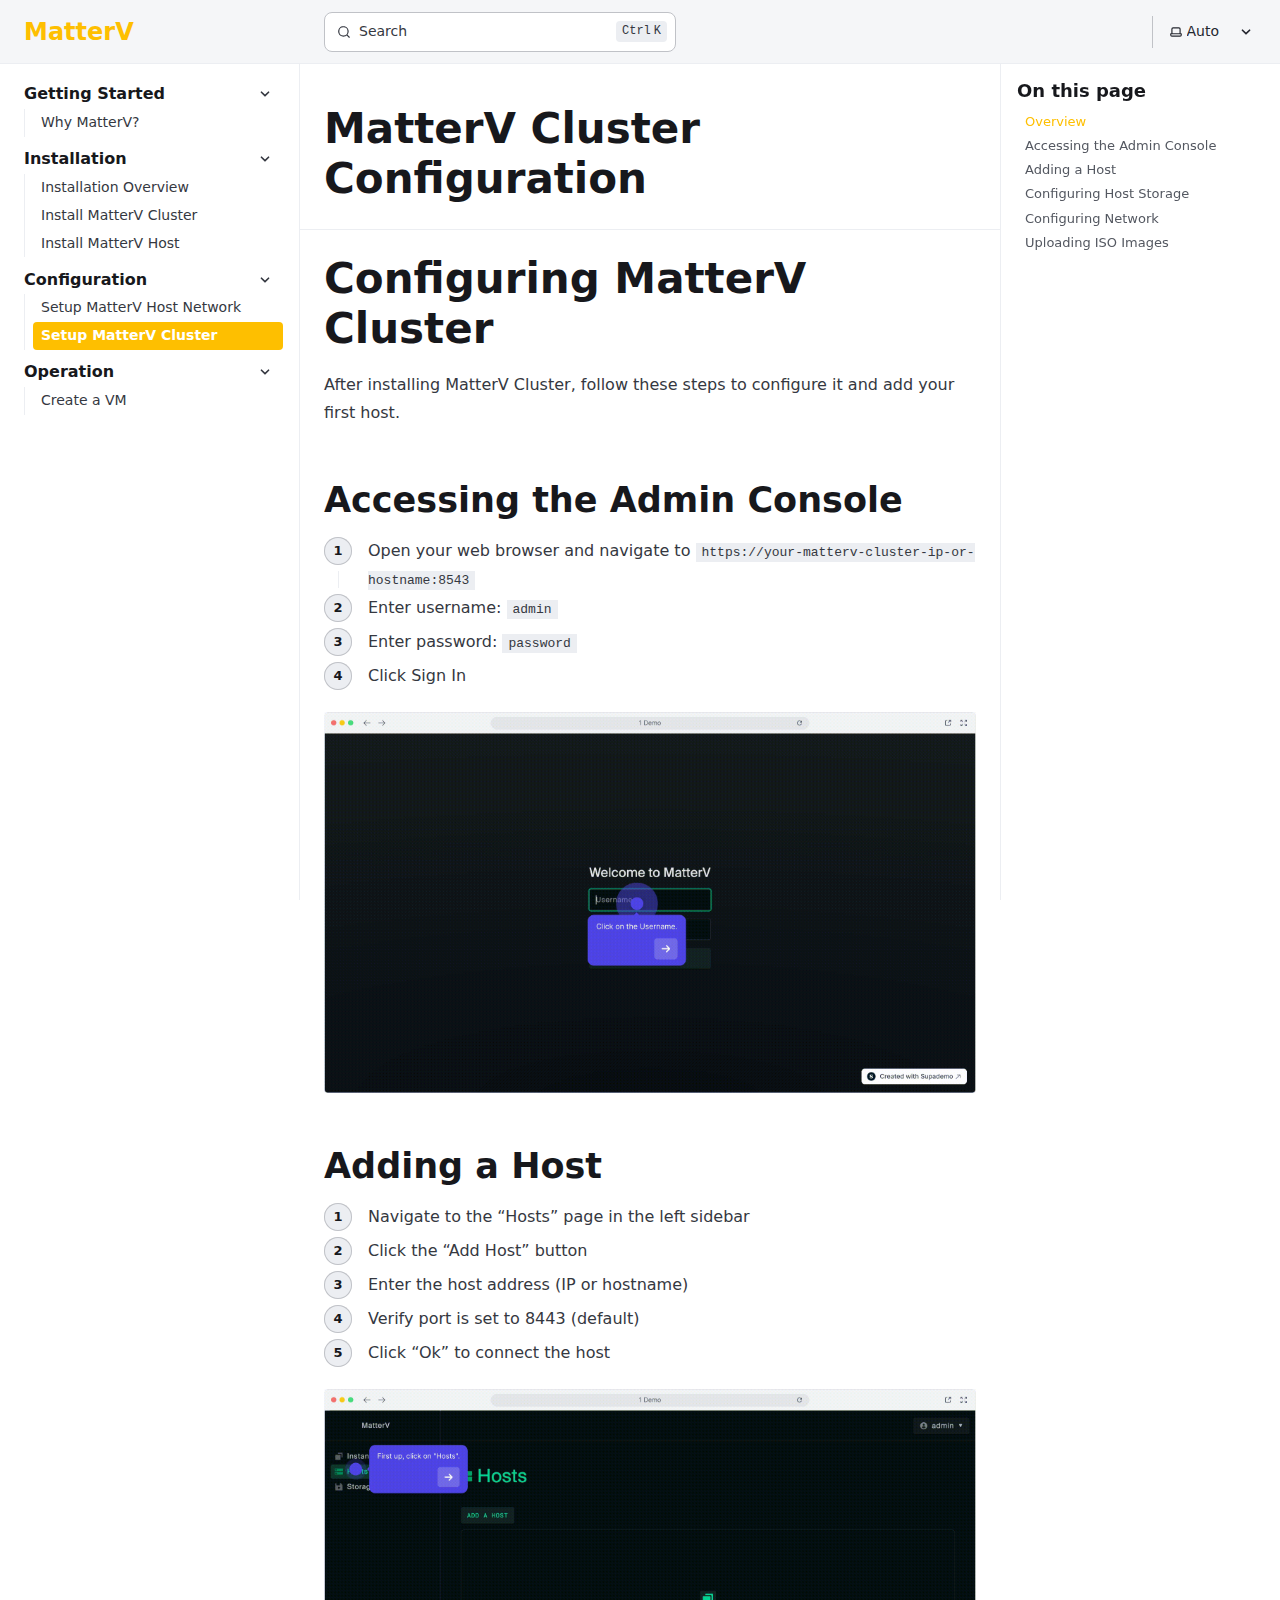
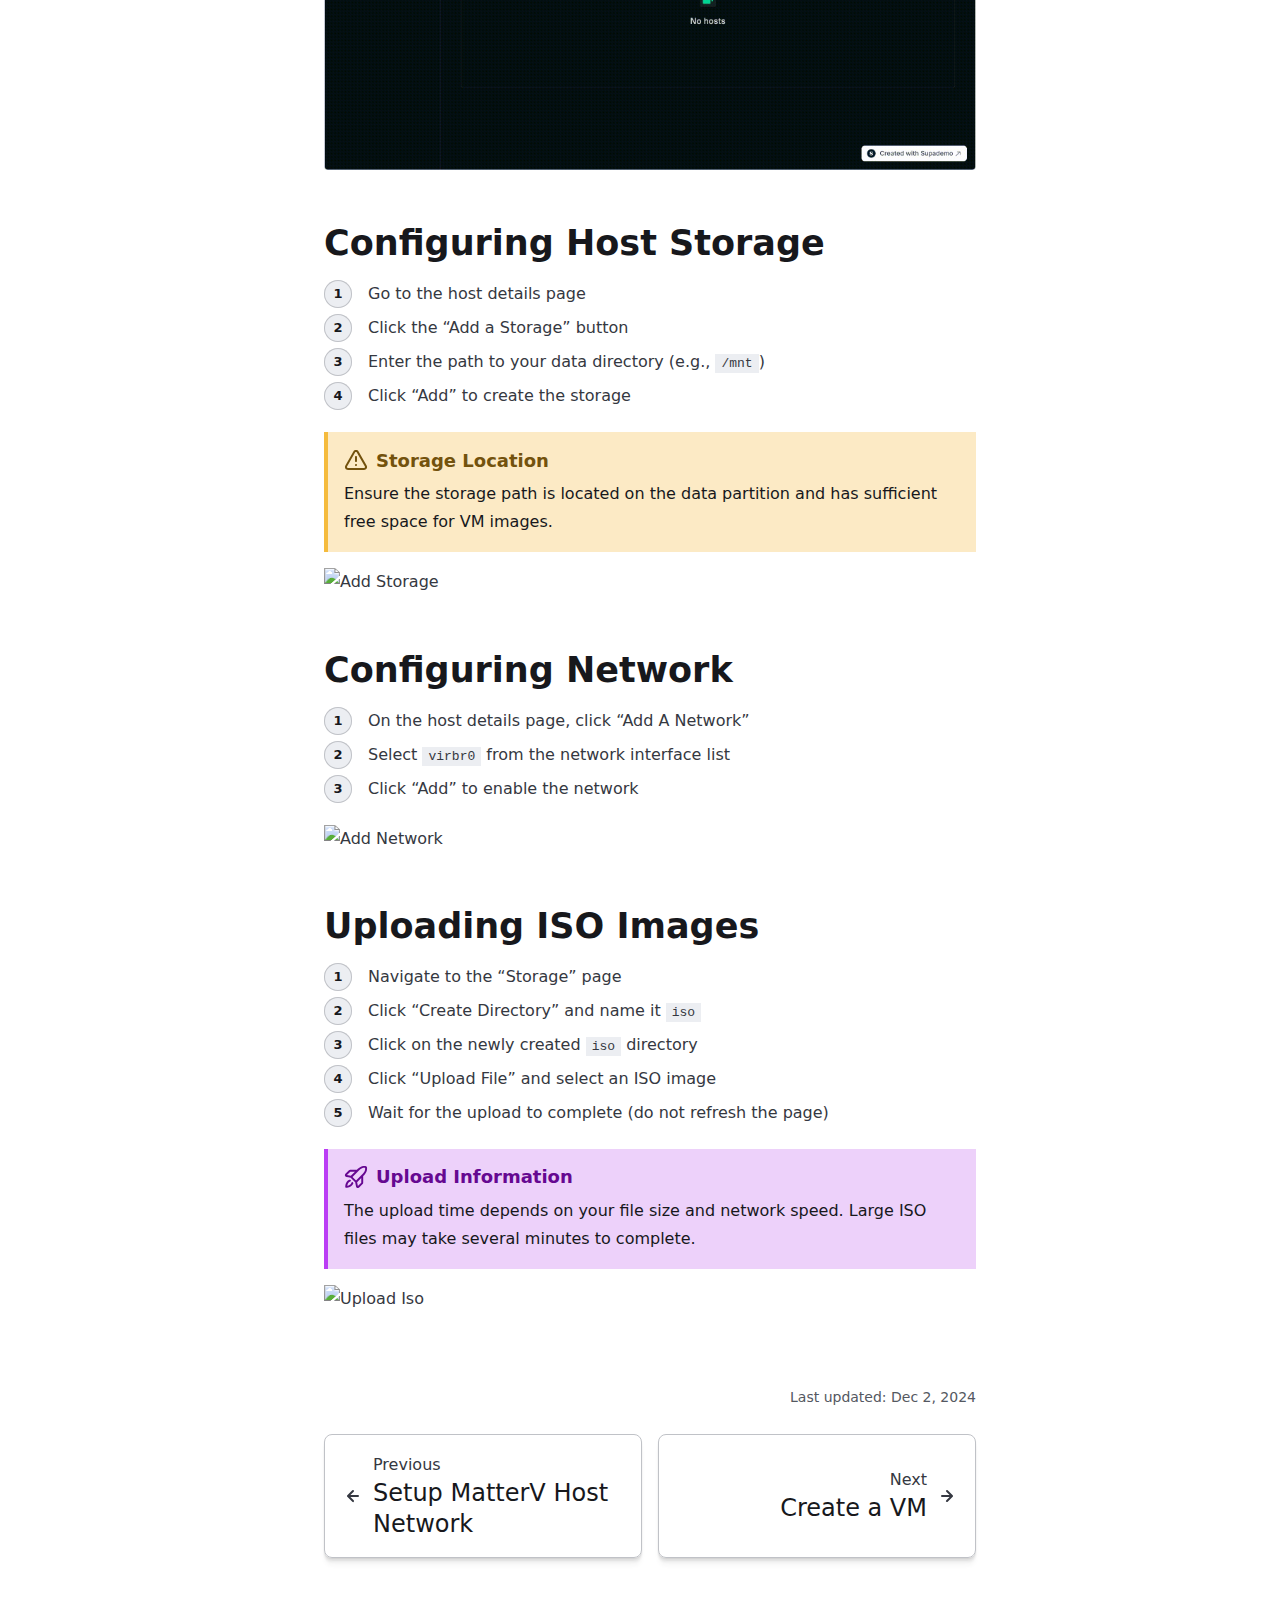
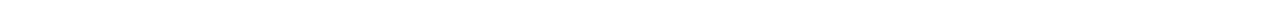
==== en/configuration/cluster/index.html @ af183a25 "redesign" ====
<!DOCTYPE html><html lang="en" dir="ltr" data-has-toc data-has-sidebar data-theme="dark" class="astro-bguv2lll"> <head><meta charset="utf-8"/><meta name="viewport" content="width=device-width, initial-scale=1"/><title>MatterV Cluster Configuration | MatterV</title><link rel="canonical" href="https://matterv.com/en/configuration/cluster/"/><link rel="sitemap" href="/sitemap-index.xml"/><script src="https://www.googletagmanager.com/gtag/js?id=G-SZSZH3XD84" async></script><script>
            window.dataLayer = window.dataLayer || [];
            function gtag(){dataLayer.push(arguments);}
            gtag('js', new Date());
            gtag('config', 'G-SZSZH3XD84');
          </script><link rel="shortcut icon" href="/favicon.svg" type="image/svg+xml"/><meta name="generator" content="Astro v4.16.9"/><meta name="generator" content="Starlight v0.25.5"/><meta property="og:title" content="MatterV Cluster Configuration"/><meta property="og:type" content="article"/><meta property="og:url" content="https://matterv.com/en/configuration/cluster/"/><meta property="og:locale" content="en"/><meta property="og:description" content="Configure MatterV Cluster and add your first host"/><meta property="og:site_name" content="MatterV"/><meta name="twitter:card" content="summary_large_image"/><meta name="description" content="Configure MatterV Cluster and add your first host"/><script>
	window.StarlightThemeProvider = (() => {
		const storedTheme =
			typeof localStorage !== 'undefined' && localStorage.getItem('starlight-theme');
		const theme =
			storedTheme ||
			(window.matchMedia('(prefers-color-scheme: light)').matches ? 'light' : 'dark');
		document.documentElement.dataset.theme = theme === 'light' ? 'light' : 'dark';
		return {
			updatePickers(theme = storedTheme || 'auto') {
				document.querySelectorAll('starlight-theme-select').forEach((picker) => {
					const select = picker.querySelector('select');
					if (select) select.value = theme;
					/** @type {HTMLTemplateElement | null} */
					const tmpl = document.querySelector(`#theme-icons`);
					const newIcon = tmpl && tmpl.content.querySelector('.' + theme);
					if (newIcon) {
						const oldIcon = picker.querySelector('svg.label-icon');
						if (oldIcon) {
							oldIcon.replaceChildren(...newIcon.cloneNode(true).childNodes);
						}
					}
				});
			},
		};
	})();
</script><template id="theme-icons"><svg aria-hidden="true" class="light astro-c6vsoqas" width="16" height="16" viewBox="0 0 24 24" fill="currentColor" style="--sl-icon-size: 1em;"><path d="M5 12a1 1 0 0 0-1-1H3a1 1 0 0 0 0 2h1a1 1 0 0 0 1-1Zm.64 5-.71.71a1 1 0 0 0 0 1.41 1 1 0 0 0 1.41 0l.71-.71A1 1 0 0 0 5.64 17ZM12 5a1 1 0 0 0 1-1V3a1 1 0 0 0-2 0v1a1 1 0 0 0 1 1Zm5.66 2.34a1 1 0 0 0 .7-.29l.71-.71a1 1 0 1 0-1.41-1.41l-.66.71a1 1 0 0 0 0 1.41 1 1 0 0 0 .66.29Zm-12-.29a1 1 0 0 0 1.41 0 1 1 0 0 0 0-1.41l-.71-.71a1.004 1.004 0 1 0-1.43 1.41l.73.71ZM21 11h-1a1 1 0 0 0 0 2h1a1 1 0 0 0 0-2Zm-2.64 6A1 1 0 0 0 17 18.36l.71.71a1 1 0 0 0 1.41 0 1 1 0 0 0 0-1.41l-.76-.66ZM12 6.5a5.5 5.5 0 1 0 5.5 5.5A5.51 5.51 0 0 0 12 6.5Zm0 9a3.5 3.5 0 1 1 0-7 3.5 3.5 0 0 1 0 7Zm0 3.5a1 1 0 0 0-1 1v1a1 1 0 0 0 2 0v-1a1 1 0 0 0-1-1Z"/></svg> <svg aria-hidden="true" class="dark astro-c6vsoqas" width="16" height="16" viewBox="0 0 24 24" fill="currentColor" style="--sl-icon-size: 1em;"><path d="M21.64 13a1 1 0 0 0-1.05-.14 8.049 8.049 0 0 1-3.37.73 8.15 8.15 0 0 1-8.14-8.1 8.59 8.59 0 0 1 .25-2A1 1 0 0 0 8 2.36a10.14 10.14 0 1 0 14 11.69 1 1 0 0 0-.36-1.05Zm-9.5 6.69A8.14 8.14 0 0 1 7.08 5.22v.27a10.15 10.15 0 0 0 10.14 10.14 9.784 9.784 0 0 0 2.1-.22 8.11 8.11 0 0 1-7.18 4.32v-.04Z"/></svg> <svg aria-hidden="true" class="auto astro-c6vsoqas" width="16" height="16" viewBox="0 0 24 24" fill="currentColor" style="--sl-icon-size: 1em;"><path d="M21 14h-1V7a3 3 0 0 0-3-3H7a3 3 0 0 0-3 3v7H3a1 1 0 0 0-1 1v2a3 3 0 0 0 3 3h14a3 3 0 0 0 3-3v-2a1 1 0 0 0-1-1ZM6 7a1 1 0 0 1 1-1h10a1 1 0 0 1 1 1v7H6V7Zm14 10a1 1 0 0 1-1 1H5a1 1 0 0 1-1-1v-1h16v1Z"/></svg> </template><link rel="stylesheet" href="/_astro/index.BDwxSCd8.css">
<style>:root{--sl-badge-default-border: var(--sl-color-accent);--sl-badge-default-bg: var(--sl-color-accent-low);--sl-badge-default-text: #fff;--sl-badge-note-border: var(--sl-color-blue);--sl-badge-note-bg: var(--sl-color-blue-low);--sl-badge-note-text: #fff;--sl-badge-danger-border: var(--sl-color-red);--sl-badge-danger-bg: var(--sl-color-red-low);--sl-badge-danger-text: #fff;--sl-badge-success-border: var(--sl-color-green);--sl-badge-success-bg: var(--sl-color-green-low);--sl-badge-success-text: #fff;--sl-badge-caution-border: var(--sl-color-orange);--sl-badge-caution-bg: var(--sl-color-orange-low);--sl-badge-caution-text: #fff;--sl-badge-tip-border: var(--sl-color-purple);--sl-badge-tip-bg: var(--sl-color-purple-low);--sl-badge-tip-text: #fff}[data-theme=light]:root{--sl-badge-default-bg: var(--sl-color-accent-high);--sl-badge-note-bg: var(--sl-color-blue-high);--sl-badge-danger-bg: var(--sl-color-red-high);--sl-badge-success-bg: var(--sl-color-green-high);--sl-badge-caution-bg: var(--sl-color-orange-high);--sl-badge-tip-bg: var(--sl-color-purple-high)}.sl-badge:where(.astro-avdet4wd){display:inline-block;border:1px solid var(--sl-color-border-badge);border-radius:.25rem;font-family:var(--sl-font-system-mono);line-height:normal;color:var(--sl-color-text-badge);background-color:var(--sl-color-bg-badge);overflow-wrap:anywhere}.sidebar-content .sl-badge:where(.astro-avdet4wd){line-height:1;font-size:var(--sl-text-xs);padding:.125rem .375rem}.sidebar-content a[aria-current=page]>.sl-badge:where(.astro-avdet4wd){--sl-color-bg-badge: transparent;--sl-color-border-badge: currentColor;color:inherit}.default:where(.astro-avdet4wd){--sl-color-bg-badge: var(--sl-badge-default-bg);--sl-color-border-badge: var(--sl-badge-default-border);--sl-color-text-badge: var(--sl-badge-default-text)}.note:where(.astro-avdet4wd){--sl-color-bg-badge: var(--sl-badge-note-bg);--sl-color-border-badge: var(--sl-badge-note-border);--sl-color-text-badge: var(--sl-badge-note-text)}.danger:where(.astro-avdet4wd){--sl-color-bg-badge: var(--sl-badge-danger-bg);--sl-color-border-badge: var(--sl-badge-danger-border);--sl-color-text-badge: var(--sl-badge-danger-text)}.success:where(.astro-avdet4wd){--sl-color-bg-badge: var(--sl-badge-success-bg);--sl-color-border-badge: var(--sl-badge-success-border);--sl-color-text-badge: var(--sl-badge-success-text)}.tip:where(.astro-avdet4wd){--sl-color-bg-badge: var(--sl-badge-tip-bg);--sl-color-border-badge: var(--sl-badge-tip-border);--sl-color-text-badge: var(--sl-badge-tip-text)}.caution:where(.astro-avdet4wd){--sl-color-bg-badge: var(--sl-badge-caution-bg);--sl-color-border-badge: var(--sl-badge-caution-border);--sl-color-text-badge: var(--sl-badge-caution-text)}.small:where(.astro-avdet4wd){font-size:var(--sl-text-xs);padding:.125rem .25rem}.medium:where(.astro-avdet4wd){font-size:var(--sl-text-sm);padding:.175rem .35rem}.large:where(.astro-avdet4wd){font-size:var(--sl-text-base);padding:.225rem .45rem}.sl-markdown-content :is(h1,h2,h3,h4,h5,h6) .sl-badge:where(.astro-avdet4wd){vertical-align:middle}
.card-grid:where(.astro-zntqmydn){display:grid;gap:1rem}.card-grid:where(.astro-zntqmydn)>*{margin-top:0!important}@media (min-width: 50rem){.card-grid:where(.astro-zntqmydn){grid-template-columns:1fr 1fr;gap:1.5rem}.stagger:where(.astro-zntqmydn){--stagger-height: 5rem;padding-bottom:var(--stagger-height)}.stagger:where(.astro-zntqmydn)>*:nth-child(2n){transform:translateY(var(--stagger-height))}}
.card:where(.astro-v5tidmuc){--sl-card-border: var(--sl-color-purple);--sl-card-bg: var(--sl-color-purple-low);border:1px solid var(--sl-color-gray-5);background-color:var(--sl-color-black);padding:clamp(1rem,calc(.125rem + 3vw),2.5rem);flex-direction:column;gap:clamp(.5rem,calc(.125rem + 1vw),1rem)}.card:where(.astro-v5tidmuc):nth-child(4n+1){--sl-card-border: var(--sl-color-orange);--sl-card-bg: var(--sl-color-orange-low)}.card:where(.astro-v5tidmuc):nth-child(4n+3){--sl-card-border: var(--sl-color-green);--sl-card-bg: var(--sl-color-green-low)}.card:where(.astro-v5tidmuc):nth-child(4n+4){--sl-card-border: var(--sl-color-red);--sl-card-bg: var(--sl-color-red-low)}.card:where(.astro-v5tidmuc):nth-child(4n+5){--sl-card-border: var(--sl-color-blue);--sl-card-bg: var(--sl-color-blue-low)}.title:where(.astro-v5tidmuc){font-weight:600;font-size:var(--sl-text-h4);color:var(--sl-color-white);line-height:var(--sl-line-height-headings);gap:1rem;align-items:center}.card:where(.astro-v5tidmuc) .icon:where(.astro-v5tidmuc){border:1px solid var(--sl-card-border);background-color:var(--sl-card-bg);padding:.2em;border-radius:.25rem}.card:where(.astro-v5tidmuc) .body:where(.astro-v5tidmuc){margin:0;font-size:clamp(var(--sl-text-sm),calc(.5rem + 1vw),var(--sl-text-body))}
svg:where(.astro-c6vsoqas){color:var(--sl-icon-color);font-size:var(--sl-icon-size, 1em);width:1em;height:1em}
starlight-tabs:where(.astro-esqgolmp){display:block}.tablist-wrapper:where(.astro-esqgolmp){overflow-x:auto}:where(.astro-esqgolmp)[role=tablist]{display:flex;list-style:none;border-bottom:2px solid var(--sl-color-gray-5);padding:0}.tab:where(.astro-esqgolmp){margin-bottom:-2px}.tab:where(.astro-esqgolmp)>:where(.astro-esqgolmp)[role=tab]{display:flex;align-items:center;gap:.5rem;padding:0 1.25rem;text-decoration:none;border-bottom:2px solid var(--sl-color-gray-5);color:var(--sl-color-gray-3);outline-offset:var(--sl-outline-offset-inside);overflow-wrap:initial}.tab:where(.astro-esqgolmp) :where(.astro-esqgolmp)[role=tab][aria-selected=true]{color:var(--sl-color-white);border-color:var(--sl-color-text-accent);font-weight:600}.tablist-wrapper:where(.astro-esqgolmp)~[role=tabpanel]{margin-top:1rem}
.sl-steps{--bullet-size: calc(var(--sl-line-height) * 1rem);--bullet-margin: .375rem;list-style:none;counter-reset:steps-counter var(--sl-steps-start, 0);padding-inline-start:0}.sl-steps>li{counter-increment:steps-counter;position:relative;padding-inline-start:calc(var(--bullet-size) + 1rem);padding-bottom:1px;min-height:calc(var(--bullet-size) + var(--bullet-margin))}.sl-steps>li+li{margin-top:0}.sl-steps>li:before{content:counter(steps-counter);position:absolute;top:0;inset-inline-start:0;width:var(--bullet-size);height:var(--bullet-size);line-height:var(--bullet-size);font-size:var(--sl-text-xs);font-weight:600;text-align:center;color:var(--sl-color-white);background-color:var(--sl-color-gray-6);border-radius:99rem;box-shadow:inset 0 0 0 1px var(--sl-color-gray-5)}.sl-steps>li:not(:last-of-type):after{--guide-width: 1px;content:"";position:absolute;top:calc(var(--bullet-size) + var(--bullet-margin));bottom:var(--bullet-margin);inset-inline-start:calc((var(--bullet-size) - var(--guide-width)) / 2);width:var(--guide-width);background-color:var(--sl-color-hairline-light)}.sl-steps>li>:first-child{--lh: calc(1em * var(--sl-line-height));--shift-y: calc(.5 * (var(--bullet-size) - var(--lh)));transform:translateY(var(--shift-y));margin-bottom:var(--shift-y)}.sl-steps>li>:first-child:where(h1,h2,h3,h4,h5,h6){--lh: calc(1em * var(--sl-line-height-headings))}@supports (--prop: 1lh){.sl-steps>li>:first-child{--lh: 1lh}}
</style><script type="module" src="/_astro/hoisted.CpXz4wRw.js"></script>
<script type="module" src="/_astro/page.7qqag-5g.js"></script><script src="/_astro/Tabs.astro_astro_type_script_index_0_lang.CCIyraCc.js" type="module"></script></head> <body class="astro-bguv2lll"> <a href="#_top" class="astro-7q3lir66">Skip to content</a>  <div class="page sl-flex astro-vrdttmbt"> <header class="header astro-vrdttmbt"><div class="header sl-flex astro-kmkmnagf"> <div class="title-wrapper sl-flex astro-kmkmnagf"> <a href="/" class="site-title sl-flex astro-m46x6ez3">  <span class="astro-m46x6ez3"> MatterV </span> </a>  </div> <div class="sl-flex astro-kmkmnagf"> <site-search data-translations="{&#34;placeholder&#34;:&#34;Search&#34;}" class="astro-v37mnknz"> <button data-open-modal disabled aria-label="Search" aria-keyshortcuts="Control+K" class="astro-v37mnknz"> <svg aria-hidden="true" class="astro-v37mnknz astro-c6vsoqas" width="16" height="16" viewBox="0 0 24 24" fill="currentColor" style="--sl-icon-size: 1em;"><path d="M21.71 20.29 18 16.61A9 9 0 1 0 16.61 18l3.68 3.68a.999.999 0 0 0 1.42 0 1 1 0 0 0 0-1.39ZM11 18a7 7 0 1 1 0-14 7 7 0 0 1 0 14Z"/></svg>  <span class="sl-hidden md:sl-block astro-v37mnknz" aria-hidden="true">Search</span> <kbd class="sl-hidden md:sl-flex astro-v37mnknz" style="display: none;"> <kbd class="astro-v37mnknz">Ctrl</kbd><kbd class="astro-v37mnknz">K</kbd> </kbd> </button> <dialog style="padding:0" aria-label="Search" class="astro-v37mnknz"> <div class="dialog-frame sl-flex astro-v37mnknz">  <button data-close-modal class="sl-flex md:sl-hidden astro-v37mnknz"> Cancel </button> <div class="search-container astro-v37mnknz"> <div id="starlight__search" class="astro-v37mnknz"></div> </div> </div> </dialog> </site-search>  <script>
	(() => {
		const openBtn = document.querySelector('button[data-open-modal]');
		const shortcut = openBtn?.querySelector('kbd');
		if (!openBtn || !(shortcut instanceof HTMLElement)) return;
		const platformKey = shortcut.querySelector('kbd');
		if (platformKey && /(Mac|iPhone|iPod|iPad)/i.test(navigator.platform)) {
			platformKey.textContent = '⌘';
			openBtn.setAttribute('aria-keyshortcuts', 'Meta+K');
		}
		shortcut.style.display = '';
	})();
</script>    </div> <div class="sl-hidden md:sl-flex right-group astro-kmkmnagf"> <div class="sl-flex social-icons astro-kmkmnagf">  </div> <starlight-theme-select>  <label style="--sl-select-width: 6.25em" class="astro-4yphtoen"> <span class="sr-only astro-4yphtoen">Select theme</span> <svg aria-hidden="true" class="icon label-icon astro-4yphtoen astro-c6vsoqas" width="16" height="16" viewBox="0 0 24 24" fill="currentColor" style="--sl-icon-size: 1em;"><path d="M21 14h-1V7a3 3 0 0 0-3-3H7a3 3 0 0 0-3 3v7H3a1 1 0 0 0-1 1v2a3 3 0 0 0 3 3h14a3 3 0 0 0 3-3v-2a1 1 0 0 0-1-1ZM6 7a1 1 0 0 1 1-1h10a1 1 0 0 1 1 1v7H6V7Zm14 10a1 1 0 0 1-1 1H5a1 1 0 0 1-1-1v-1h16v1Z"/></svg>  <select value="auto" class="astro-4yphtoen"> <option value="dark" class="astro-4yphtoen">Dark</option><option value="light" class="astro-4yphtoen">Light</option><option value="auto" selected class="astro-4yphtoen">Auto</option> </select> <svg aria-hidden="true" class="icon caret astro-4yphtoen astro-c6vsoqas" width="16" height="16" viewBox="0 0 24 24" fill="currentColor" style="--sl-icon-size: 1em;"><path d="M17 9.17a1 1 0 0 0-1.41 0L12 12.71 8.46 9.17a1 1 0 1 0-1.41 1.42l4.24 4.24a1.002 1.002 0 0 0 1.42 0L17 10.59a1.002 1.002 0 0 0 0-1.42Z"/></svg>  </label>  </starlight-theme-select>  <script>
	StarlightThemeProvider.updatePickers();
</script>   </div> </div> </header> <nav class="sidebar astro-vrdttmbt" aria-label="Main"> <starlight-menu-button class="astro-jif73yzw"> <button aria-expanded="false" aria-label="Menu" aria-controls="starlight__sidebar" class="sl-flex md:sl-hidden astro-jif73yzw"> <svg aria-hidden="true" class="astro-jif73yzw astro-c6vsoqas" width="16" height="16" viewBox="0 0 24 24" fill="currentColor" style="--sl-icon-size: 1em;"><path d="M3 8h18a1 1 0 1 0 0-2H3a1 1 0 0 0 0 2Zm18 8H3a1 1 0 0 0 0 2h18a1 1 0 0 0 0-2Zm0-5H3a1 1 0 0 0 0 2h18a1 1 0 0 0 0-2Z"/></svg>  </button> </starlight-menu-button>    <div id="starlight__sidebar" class="sidebar-pane astro-vrdttmbt"> <div class="sidebar-content sl-flex astro-vrdttmbt"> <ul class="top-level astro-3ii7xxms"> <li class="astro-3ii7xxms"> <details open class="astro-3ii7xxms"> <summary class="astro-3ii7xxms"> <div class="group-label astro-3ii7xxms"> <span class="large astro-3ii7xxms">Getting Started</span>  </div> <svg aria-hidden="true" class="caret astro-3ii7xxms astro-c6vsoqas" width="16" height="16" viewBox="0 0 24 24" fill="currentColor" style="--sl-icon-size: 1.25rem;"><path d="m14.83 11.29-4.24-4.24a1 1 0 1 0-1.42 1.41L12.71 12l-3.54 3.54a1 1 0 0 0 0 1.41 1 1 0 0 0 .71.29 1 1 0 0 0 .71-.29l4.24-4.24a1.002 1.002 0 0 0 0-1.42Z"/></svg>  </summary> <ul class="astro-3ii7xxms"> <li class="astro-3ii7xxms"> <a href="/en/getting-started/matterv" class="astro-3ii7xxms"> <span class="astro-3ii7xxms">Why MatterV?</span>  </a> </li> </ul>  </details> </li><li class="astro-3ii7xxms"> <details open class="astro-3ii7xxms"> <summary class="astro-3ii7xxms"> <div class="group-label astro-3ii7xxms"> <span class="large astro-3ii7xxms">Installation</span>  </div> <svg aria-hidden="true" class="caret astro-3ii7xxms astro-c6vsoqas" width="16" height="16" viewBox="0 0 24 24" fill="currentColor" style="--sl-icon-size: 1.25rem;"><path d="m14.83 11.29-4.24-4.24a1 1 0 1 0-1.42 1.41L12.71 12l-3.54 3.54a1 1 0 0 0 0 1.41 1 1 0 0 0 .71.29 1 1 0 0 0 .71-.29l4.24-4.24a1.002 1.002 0 0 0 0-1.42Z"/></svg>  </summary> <ul class="astro-3ii7xxms"> <li class="astro-3ii7xxms"> <a href="/en/installation/install-overview" class="astro-3ii7xxms"> <span class="astro-3ii7xxms">Installation Overview</span>  </a> </li><li class="astro-3ii7xxms"> <a href="/en/installation/install-cluster" class="astro-3ii7xxms"> <span class="astro-3ii7xxms">Install MatterV Cluster</span>  </a> </li><li class="astro-3ii7xxms"> <a href="/en/installation/install-host" class="astro-3ii7xxms"> <span class="astro-3ii7xxms">Install MatterV Host</span>  </a> </li> </ul>  </details> </li><li class="astro-3ii7xxms"> <details open class="astro-3ii7xxms"> <summary class="astro-3ii7xxms"> <div class="group-label astro-3ii7xxms"> <span class="large astro-3ii7xxms">Configuration</span>  </div> <svg aria-hidden="true" class="caret astro-3ii7xxms astro-c6vsoqas" width="16" height="16" viewBox="0 0 24 24" fill="currentColor" style="--sl-icon-size: 1.25rem;"><path d="m14.83 11.29-4.24-4.24a1 1 0 1 0-1.42 1.41L12.71 12l-3.54 3.54a1 1 0 0 0 0 1.41 1 1 0 0 0 .71.29 1 1 0 0 0 .71-.29l4.24-4.24a1.002 1.002 0 0 0 0-1.42Z"/></svg>  </summary> <ul class="astro-3ii7xxms"> <li class="astro-3ii7xxms"> <a href="/en/configuration/network" class="astro-3ii7xxms"> <span class="astro-3ii7xxms">Setup MatterV Host Network</span>  </a> </li><li class="astro-3ii7xxms"> <a href="/en/configuration/cluster" aria-current="page" class="astro-3ii7xxms"> <span class="astro-3ii7xxms">Setup MatterV Cluster</span>  </a> </li> </ul>  </details> </li><li class="astro-3ii7xxms"> <details open class="astro-3ii7xxms"> <summary class="astro-3ii7xxms"> <div class="group-label astro-3ii7xxms"> <span class="large astro-3ii7xxms">Operation</span>  </div> <svg aria-hidden="true" class="caret astro-3ii7xxms astro-c6vsoqas" width="16" height="16" viewBox="0 0 24 24" fill="currentColor" style="--sl-icon-size: 1.25rem;"><path d="m14.83 11.29-4.24-4.24a1 1 0 1 0-1.42 1.41L12.71 12l-3.54 3.54a1 1 0 0 0 0 1.41 1 1 0 0 0 .71.29 1 1 0 0 0 .71-.29l4.24-4.24a1.002 1.002 0 0 0 0-1.42Z"/></svg>  </summary> <ul class="astro-3ii7xxms"> <li class="astro-3ii7xxms"> <a href="/en/operation/create-vm" class="astro-3ii7xxms"> <span class="astro-3ii7xxms">Create a VM</span>  </a> </li> </ul>  </details> </li> </ul>  <div class="md:sl-hidden"> <div class="mobile-preferences sl-flex astro-wu23bvmt"> <div class="sl-flex social-icons astro-wu23bvmt">  </div> <starlight-theme-select>  <label style="--sl-select-width: 6.25em" class="astro-4yphtoen"> <span class="sr-only astro-4yphtoen">Select theme</span> <svg aria-hidden="true" class="icon label-icon astro-4yphtoen astro-c6vsoqas" width="16" height="16" viewBox="0 0 24 24" fill="currentColor" style="--sl-icon-size: 1em;"><path d="M21 14h-1V7a3 3 0 0 0-3-3H7a3 3 0 0 0-3 3v7H3a1 1 0 0 0-1 1v2a3 3 0 0 0 3 3h14a3 3 0 0 0 3-3v-2a1 1 0 0 0-1-1ZM6 7a1 1 0 0 1 1-1h10a1 1 0 0 1 1 1v7H6V7Zm14 10a1 1 0 0 1-1 1H5a1 1 0 0 1-1-1v-1h16v1Z"/></svg>  <select value="auto" class="astro-4yphtoen"> <option value="dark" class="astro-4yphtoen">Dark</option><option value="light" class="astro-4yphtoen">Light</option><option value="auto" selected class="astro-4yphtoen">Auto</option> </select> <svg aria-hidden="true" class="icon caret astro-4yphtoen astro-c6vsoqas" width="16" height="16" viewBox="0 0 24 24" fill="currentColor" style="--sl-icon-size: 1em;"><path d="M17 9.17a1 1 0 0 0-1.41 0L12 12.71 8.46 9.17a1 1 0 1 0-1.41 1.42l4.24 4.24a1.002 1.002 0 0 0 1.42 0L17 10.59a1.002 1.002 0 0 0 0-1.42Z"/></svg>  </label>  </starlight-theme-select>  <script>
	StarlightThemeProvider.updatePickers();
</script>   </div>  </div> </div> </div> </nav> <div class="main-frame astro-vrdttmbt">  <div class="lg:sl-flex astro-67yu43on"> <aside class="right-sidebar-container astro-67yu43on"> <div class="right-sidebar astro-67yu43on"> <div class="lg:sl-hidden astro-pb3aqygn"><mobile-starlight-toc data-min-h="2" data-max-h="3" class="astro-doynk5tl"><nav aria-labelledby="starlight__on-this-page--mobile" class="astro-doynk5tl"><details id="starlight__mobile-toc" class="astro-doynk5tl"><summary id="starlight__on-this-page--mobile" class="sl-flex astro-doynk5tl"><div class="toggle sl-flex astro-doynk5tl">On this page<svg aria-hidden="true" class="caret astro-doynk5tl astro-c6vsoqas" width="16" height="16" viewBox="0 0 24 24" fill="currentColor" style="--sl-icon-size: 1rem;"><path d="m14.83 11.29-4.24-4.24a1 1 0 1 0-1.42 1.41L12.71 12l-3.54 3.54a1 1 0 0 0 0 1.41 1 1 0 0 0 .71.29 1 1 0 0 0 .71-.29l4.24-4.24a1.002 1.002 0 0 0 0-1.42Z"/></svg> </div><span class="display-current astro-doynk5tl"></span></summary><div class="dropdown astro-doynk5tl"><ul class="isMobile astro-g2bywc46" style="--depth: 0;"> <li class="astro-g2bywc46" style="--depth: 0;"> <a href="#_top" class="astro-g2bywc46" style="--depth: 0;"> <span class="astro-g2bywc46" style="--depth: 0;">Overview</span> </a>  </li><li class="astro-g2bywc46" style="--depth: 0;"> <a href="#accessing-the-admin-console" class="astro-g2bywc46" style="--depth: 0;"> <span class="astro-g2bywc46" style="--depth: 0;">Accessing the Admin Console</span> </a>  </li><li class="astro-g2bywc46" style="--depth: 0;"> <a href="#adding-a-host" class="astro-g2bywc46" style="--depth: 0;"> <span class="astro-g2bywc46" style="--depth: 0;">Adding a Host</span> </a>  </li><li class="astro-g2bywc46" style="--depth: 0;"> <a href="#configuring-host-storage" class="astro-g2bywc46" style="--depth: 0;"> <span class="astro-g2bywc46" style="--depth: 0;">Configuring Host Storage</span> </a>  </li><li class="astro-g2bywc46" style="--depth: 0;"> <a href="#configuring-network" class="astro-g2bywc46" style="--depth: 0;"> <span class="astro-g2bywc46" style="--depth: 0;">Configuring Network</span> </a>  </li><li class="astro-g2bywc46" style="--depth: 0;"> <a href="#uploading-iso-images" class="astro-g2bywc46" style="--depth: 0;"> <span class="astro-g2bywc46" style="--depth: 0;">Uploading ISO Images</span> </a>  </li> </ul> </div></details></nav></mobile-starlight-toc></div><div class="right-sidebar-panel sl-hidden lg:sl-block astro-pb3aqygn"><div class="sl-container astro-pb3aqygn"><starlight-toc data-min-h="2" data-max-h="3"><nav aria-labelledby="starlight__on-this-page"><h2 id="starlight__on-this-page">On this page</h2><ul class="astro-g2bywc46" style="--depth: 0;"> <li class="astro-g2bywc46" style="--depth: 0;"> <a href="#_top" class="astro-g2bywc46" style="--depth: 0;"> <span class="astro-g2bywc46" style="--depth: 0;">Overview</span> </a>  </li><li class="astro-g2bywc46" style="--depth: 0;"> <a href="#accessing-the-admin-console" class="astro-g2bywc46" style="--depth: 0;"> <span class="astro-g2bywc46" style="--depth: 0;">Accessing the Admin Console</span> </a>  </li><li class="astro-g2bywc46" style="--depth: 0;"> <a href="#adding-a-host" class="astro-g2bywc46" style="--depth: 0;"> <span class="astro-g2bywc46" style="--depth: 0;">Adding a Host</span> </a>  </li><li class="astro-g2bywc46" style="--depth: 0;"> <a href="#configuring-host-storage" class="astro-g2bywc46" style="--depth: 0;"> <span class="astro-g2bywc46" style="--depth: 0;">Configuring Host Storage</span> </a>  </li><li class="astro-g2bywc46" style="--depth: 0;"> <a href="#configuring-network" class="astro-g2bywc46" style="--depth: 0;"> <span class="astro-g2bywc46" style="--depth: 0;">Configuring Network</span> </a>  </li><li class="astro-g2bywc46" style="--depth: 0;"> <a href="#uploading-iso-images" class="astro-g2bywc46" style="--depth: 0;"> <span class="astro-g2bywc46" style="--depth: 0;">Uploading ISO Images</span> </a>  </li> </ul> </nav></starlight-toc></div></div> </div> </aside> <div class="main-pane astro-67yu43on">  <main data-pagefind-body lang="en" dir="ltr" class="astro-bguv2lll">    <div class="content-panel astro-7nkwcw3z"> <div class="sl-container astro-7nkwcw3z"> <h1 id="_top" class="astro-j6tvhyss">MatterV Cluster Configuration</h1>  </div> </div>  <div class="content-panel astro-7nkwcw3z"> <div class="sl-container astro-7nkwcw3z"> <div class="sl-markdown-content"> <h1 id="configuring-matterv-cluster">Configuring MatterV Cluster</h1>
<p>After installing MatterV Cluster, follow these steps to configure it and add your first host.</p>
<h2 id="accessing-the-admin-console">Accessing the Admin Console</h2>
<ol role="list" class="sl-steps">
<li>Open your web browser and navigate to <code dir="auto">https://your-matterv-cluster-ip-or-hostname:8543</code></li>
<li>Enter username: <code dir="auto">admin</code></li>
<li>Enter password: <code dir="auto">password</code></li>
<li>Click Sign In</li>
</ol>
<img src="/matterv-login.gif" alt="Login Process"/>
<h2 id="adding-a-host">Adding a Host</h2>
<ol role="list" class="sl-steps">
<li>Navigate to the “Hosts” page in the left sidebar</li>
<li>Click the “Add Host” button</li>
<li>Enter the host address (IP or hostname)</li>
<li>Verify port is set to 8443 (default)</li>
<li>Click “Ok” to connect the host</li>
</ol>
<img src="/matterv-add-host.gif" alt="Add Host"/>
<h2 id="configuring-host-storage">Configuring Host Storage</h2>
<ol role="list" class="sl-steps">
<li>Go to the host details page</li>
<li>Click the “Add a Storage” button</li>
<li>Enter the path to your data directory (e.g., <code dir="auto">/mnt</code>)</li>
<li>Click “Add” to create the storage</li>
</ol>
<aside aria-label="Storage Location" class="starlight-aside starlight-aside--caution"><p class="starlight-aside__title" aria-hidden="true"><svg viewBox="0 0 24 24" width="16" height="16" fill="currentColor" class="starlight-aside__icon"><path d="M12 16C11.8022 16 11.6089 16.0587 11.4444 16.1686C11.28 16.2784 11.1518 16.4346 11.0761 16.6173C11.0004 16.8001 10.9806 17.0011 11.0192 17.1951C11.0578 17.3891 11.153 17.5673 11.2929 17.7071C11.4327 17.847 11.6109 17.9422 11.8049 17.9808C11.9989 18.0194 12.2 17.9996 12.3827 17.9239C12.5654 17.8482 12.7216 17.72 12.8315 17.5556C12.9413 17.3911 13 17.1978 13 17C13 16.7348 12.8946 16.4805 12.7071 16.2929C12.5196 16.1054 12.2652 16 12 16ZM22.67 17.47L14.62 3.47003C14.3598 3.00354 13.9798 2.61498 13.5192 2.3445C13.0586 2.07401 12.5341 1.9314 12 1.9314C11.4659 1.9314 10.9414 2.07401 10.4808 2.3445C10.0202 2.61498 9.64019 3.00354 9.38 3.47003L1.38 17.47C1.11079 17.924 0.966141 18.441 0.960643 18.9688C0.955144 19.4966 1.089 20.0166 1.34868 20.4761C1.60837 20.9356 1.9847 21.3185 2.43968 21.5861C2.89466 21.8536 3.41218 21.9964 3.94 22H20.06C20.5921 22.0053 21.1159 21.8689 21.5779 21.6049C22.0399 21.341 22.4234 20.9589 22.689 20.4978C22.9546 20.0368 23.0928 19.5134 23.0895 18.9814C23.0862 18.4493 22.9414 17.9277 22.67 17.47ZM20.94 19.47C20.8523 19.626 20.7245 19.7556 20.5697 19.8453C20.4149 19.935 20.2389 19.9815 20.06 19.98H3.94C3.76111 19.9815 3.5851 19.935 3.43032 19.8453C3.27553 19.7556 3.14765 19.626 3.06 19.47C2.97223 19.318 2.92602 19.1456 2.92602 18.97C2.92602 18.7945 2.97223 18.622 3.06 18.47L11.06 4.47003C11.1439 4.30623 11.2714 4.16876 11.4284 4.07277C11.5855 3.97678 11.766 3.92599 11.95 3.92599C12.134 3.92599 12.3145 3.97678 12.4716 4.07277C12.6286 4.16876 12.7561 4.30623 12.84 4.47003L20.89 18.47C20.9892 18.6199 21.0462 18.7937 21.055 18.9732C21.0638 19.1527 21.0241 19.3312 20.94 19.49V19.47ZM12 8.00003C11.7348 8.00003 11.4804 8.10538 11.2929 8.29292C11.1054 8.48046 11 8.73481 11 9.00003V13C11 13.2652 11.1054 13.5196 11.2929 13.7071C11.4804 13.8947 11.7348 14 12 14C12.2652 14 12.5196 13.8947 12.7071 13.7071C12.8946 13.5196 13 13.2652 13 13V9.00003C13 8.73481 12.8946 8.48046 12.7071 8.29292C12.5196 8.10538 12.2652 8.00003 12 8.00003Z"></path></svg>Storage Location</p><section class="starlight-aside__content"><p>Ensure the storage path is located on the data partition and has sufficient free space for VM images.</p></section></aside>
<img src="/matterv-add-storage.gif" alt="Add Storage"/>
<h2 id="configuring-network">Configuring Network</h2>
<ol role="list" class="sl-steps">
<li>On the host details page, click “Add A Network”</li>
<li>Select <code dir="auto">virbr0</code> from the network interface list</li>
<li>Click “Add” to enable the network</li>
</ol>
<img src="/matterv-add-network.gif" alt="Add Network"/>
<h2 id="uploading-iso-images">Uploading ISO Images</h2>
<ol role="list" class="sl-steps">
<li>Navigate to the “Storage” page</li>
<li>Click “Create Directory” and name it <code dir="auto">iso</code></li>
<li>Click on the newly created <code dir="auto">iso</code> directory</li>
<li>Click “Upload File” and select an ISO image</li>
<li>Wait for the upload to complete (do not refresh the page)</li>
</ol>
<aside aria-label="Upload Information" class="starlight-aside starlight-aside--tip"><p class="starlight-aside__title" aria-hidden="true"><svg viewBox="0 0 24 24" width="16" height="16" fill="currentColor" class="starlight-aside__icon"><path fill-rule="evenodd" clip-rule="evenodd" d="M1.43909 8.85483L1.44039 8.85354L4.96668 5.33815C5.30653 4.99386 5.7685 4.79662 6.2524 4.78972L6.26553 4.78963L12.9014 4.78962L13.8479 3.84308C16.9187 0.772319 20.0546 0.770617 21.4678 0.975145C21.8617 1.02914 22.2271 1.21053 22.5083 1.4917C22.7894 1.77284 22.9708 2.13821 23.0248 2.53199C23.2294 3.94517 23.2278 7.08119 20.1569 10.1521L19.2107 11.0983V17.7338L19.2106 17.7469C19.2037 18.2308 19.0067 18.6933 18.6624 19.0331L15.1456 22.5608C14.9095 22.7966 14.6137 22.964 14.29 23.0449C13.9663 23.1259 13.6267 23.1174 13.3074 23.0204C12.9881 22.9235 12.7011 22.7417 12.4771 22.4944C12.2533 22.2473 12.1006 21.9441 12.0355 21.6171L11.1783 17.3417L6.65869 12.822L4.34847 12.3589L2.38351 11.965C2.05664 11.8998 1.75272 11.747 1.50564 11.5232C1.25835 11.2992 1.07653 11.0122 0.979561 10.6929C0.882595 10.3736 0.874125 10.034 0.955057 9.7103C1.03599 9.38659 1.20328 9.09092 1.43909 8.85483ZM6.8186 10.8724L2.94619 10.096L6.32006 6.73268H10.9583L6.8186 10.8724ZM15.2219 5.21703C17.681 2.75787 20.0783 2.75376 21.1124 2.8876C21.2462 3.92172 21.2421 6.31895 18.783 8.77812L12.0728 15.4883L8.51172 11.9272L15.2219 5.21703ZM13.9042 21.0538L13.1279 17.1811L17.2676 13.0414V17.68L13.9042 21.0538Z"></path><path d="M9.31827 18.3446C9.45046 17.8529 9.17864 17.3369 8.68945 17.1724C8.56178 17.1294 8.43145 17.1145 8.30512 17.1243C8.10513 17.1398 7.91519 17.2172 7.76181 17.3434C7.62613 17.455 7.51905 17.6048 7.45893 17.7835C6.97634 19.2186 5.77062 19.9878 4.52406 20.4029C4.08525 20.549 3.6605 20.644 3.29471 20.7053C3.35607 20.3395 3.45098 19.9148 3.59711 19.476C4.01221 18.2294 4.78141 17.0237 6.21648 16.5411C6.39528 16.481 6.54504 16.3739 6.65665 16.2382C6.85126 16.0016 6.92988 15.678 6.84417 15.3647C6.83922 15.3466 6.83373 15.3286 6.82767 15.3106C6.74106 15.053 6.55701 14.8557 6.33037 14.7459C6.10949 14.6389 5.84816 14.615 5.59715 14.6994C5.47743 14.7397 5.36103 14.7831 5.24786 14.8294C3.22626 15.6569 2.2347 17.4173 1.75357 18.8621C1.49662 19.6337 1.36993 20.3554 1.30679 20.8818C1.27505 21.1464 1.25893 21.3654 1.25072 21.5213C1.24662 21.5993 1.24448 21.6618 1.24337 21.7066L1.243 21.7226L1.24235 21.7605L1.2422 21.7771L1.24217 21.7827L1.24217 21.7856C1.24217 22.3221 1.67703 22.7579 2.2137 22.7579L2.2155 22.7579L2.22337 22.7578L2.23956 22.7577C2.25293 22.7575 2.27096 22.7572 2.29338 22.7567C2.33821 22.7555 2.40073 22.7534 2.47876 22.7493C2.63466 22.7411 2.85361 22.725 3.11822 22.6932C3.64462 22.6301 4.36636 22.5034 5.13797 22.2464C6.58274 21.7653 8.3431 20.7738 9.17063 18.7522C9.21696 18.639 9.26037 18.5226 9.30064 18.4029C9.30716 18.3835 9.31304 18.364 9.31827 18.3446Z"></path></svg>Upload Information</p><section class="starlight-aside__content"><p>The upload time depends on your file size and network speed. Large ISO files may take several minutes to complete.</p></section></aside>
<img src="/matterv-upload-iso.gif" alt="Upload Iso"/> </div> <footer class="sl-flex astro-3yyafb3n"> <div class="meta sl-flex astro-3yyafb3n">  <p>Last updated: <time datetime="2024-12-02T07:53:50.000Z">Dec 2, 2024</time></p> </div> <div class="pagination-links astro-u2l5gyhi" dir="ltr"> <a href="/en/configuration/network" rel="prev" class="astro-u2l5gyhi"> <svg aria-hidden="true" class="astro-u2l5gyhi astro-c6vsoqas" width="16" height="16" viewBox="0 0 24 24" fill="currentColor" style="--sl-icon-size: 1.5rem;"><path d="M17 11H9.41l3.3-3.29a1.004 1.004 0 1 0-1.42-1.42l-5 5a1 1 0 0 0-.21.33 1 1 0 0 0 0 .76 1 1 0 0 0 .21.33l5 5a1.002 1.002 0 0 0 1.639-.325 1 1 0 0 0-.219-1.095L9.41 13H17a1 1 0 0 0 0-2Z"/></svg>  <span class="astro-u2l5gyhi"> Previous <br class="astro-u2l5gyhi"> <span class="link-title astro-u2l5gyhi">Setup MatterV Host Network</span> </span> </a> <a href="/en/operation/create-vm" rel="next" class="astro-u2l5gyhi"> <svg aria-hidden="true" class="astro-u2l5gyhi astro-c6vsoqas" width="16" height="16" viewBox="0 0 24 24" fill="currentColor" style="--sl-icon-size: 1.5rem;"><path d="M17.92 11.62a1.001 1.001 0 0 0-.21-.33l-5-5a1.003 1.003 0 1 0-1.42 1.42l3.3 3.29H7a1 1 0 0 0 0 2h7.59l-3.3 3.29a1.002 1.002 0 0 0 .325 1.639 1 1 0 0 0 1.095-.219l5-5a1 1 0 0 0 .21-.33 1 1 0 0 0 0-.76Z"/></svg>  <span class="astro-u2l5gyhi"> Next <br class="astro-u2l5gyhi"> <span class="link-title astro-u2l5gyhi">Create a VM</span> </span> </a> </div>   </footer>  </div> </div>   </main> </div> </div>  </div> </div>  </body></html>
---- _astro/index.BDwxSCd8.css ----
:root,::backdrop{--sl-color-white: hsl(0, 0%, 100%);--sl-color-gray-1: hsl(224, 20%, 94%);--sl-color-gray-2: hsl(224, 6%, 77%);--sl-color-gray-3: hsl(224, 6%, 56%);--sl-color-gray-4: hsl(224, 7%, 36%);--sl-color-gray-5: hsl(224, 10%, 23%);--sl-color-gray-6: hsl(224, 14%, 16%);--sl-color-black: hsl(224, 10%, 10%);--sl-hue-orange: 41;--sl-color-orange-low: hsl(var(--sl-hue-orange), 39%, 22%);--sl-color-orange: hsl(var(--sl-hue-orange), 82%, 63%);--sl-color-orange-high: hsl(var(--sl-hue-orange), 82%, 87%);--sl-hue-green: 101;--sl-color-green-low: hsl(var(--sl-hue-green), 39%, 22%);--sl-color-green: hsl(var(--sl-hue-green), 82%, 63%);--sl-color-green-high: hsl(var(--sl-hue-green), 82%, 80%);--sl-hue-blue: 234;--sl-color-blue-low: hsl(var(--sl-hue-blue), 54%, 20%);--sl-color-blue: hsl(var(--sl-hue-blue), 100%, 60%);--sl-color-blue-high: hsl(var(--sl-hue-blue), 100%, 87%);--sl-hue-purple: 281;--sl-color-purple-low: hsl(var(--sl-hue-purple), 39%, 22%);--sl-color-purple: hsl(var(--sl-hue-purple), 82%, 63%);--sl-color-purple-high: hsl(var(--sl-hue-purple), 82%, 89%);--sl-hue-red: 339;--sl-color-red-low: hsl(var(--sl-hue-red), 39%, 22%);--sl-color-red: hsl(var(--sl-hue-red), 82%, 63%);--sl-color-red-high: hsl(var(--sl-hue-red), 82%, 87%);--sl-color-accent-low: hsl(224, 54%, 20%);--sl-color-accent: hsl(224, 100%, 60%);--sl-color-accent-high: hsl(224, 100%, 85%);--sl-color-text: var(--sl-color-gray-2);--sl-color-text-accent: var(--sl-color-accent-high);--sl-color-text-invert: var(--sl-color-accent-low);--sl-color-bg: var(--sl-color-black);--sl-color-bg-nav: var(--sl-color-gray-6);--sl-color-bg-sidebar: var(--sl-color-gray-6);--sl-color-bg-inline-code: var(--sl-color-gray-5);--sl-color-bg-accent: var(--sl-color-accent-high);--sl-color-hairline-light: var(--sl-color-gray-5);--sl-color-hairline: var(--sl-color-gray-6);--sl-color-hairline-shade: var(--sl-color-black);--sl-color-backdrop-overlay: hsla(223, 13%, 10%, .66);--sl-shadow-sm: 0px 1px 1px hsla(0, 0%, 0%, .12), 0px 2px 1px hsla(0, 0%, 0%, .24);--sl-shadow-md: 0px 8px 4px hsla(0, 0%, 0%, .08), 0px 5px 2px hsla(0, 0%, 0%, .08), 0px 3px 2px hsla(0, 0%, 0%, .12), 0px 1px 1px hsla(0, 0%, 0%, .15);--sl-shadow-lg: 0px 25px 7px hsla(0, 0%, 0%, .03), 0px 16px 6px hsla(0, 0%, 0%, .1), 0px 9px 5px hsla(223, 13%, 10%, .33), 0px 4px 4px hsla(0, 0%, 0%, .75), 0px 4px 2px hsla(0, 0%, 0%, .25);--sl-text-2xs: .75rem;--sl-text-xs: .8125rem;--sl-text-sm: .875rem;--sl-text-base: 1rem;--sl-text-lg: 1.125rem;--sl-text-xl: 1.25rem;--sl-text-2xl: 1.5rem;--sl-text-3xl: 1.8125rem;--sl-text-4xl: 2.1875rem;--sl-text-5xl: 2.625rem;--sl-text-6xl: 4rem;--sl-text-body: var(--sl-text-base);--sl-text-body-sm: var(--sl-text-xs);--sl-text-code: var(--sl-text-sm);--sl-text-code-sm: var(--sl-text-xs);--sl-text-h1: var(--sl-text-4xl);--sl-text-h2: var(--sl-text-3xl);--sl-text-h3: var(--sl-text-2xl);--sl-text-h4: var(--sl-text-xl);--sl-text-h5: var(--sl-text-lg);--sl-line-height: 1.75;--sl-line-height-headings: 1.2;--sl-font-system: ui-sans-serif, system-ui, -apple-system, BlinkMacSystemFont, "Segoe UI", Roboto, "Helvetica Neue", Arial, "Noto Sans", sans-serif, "Apple Color Emoji", "Segoe UI Emoji", "Segoe UI Symbol", "Noto Color Emoji";--sl-font-system-mono: ui-monospace, SFMono-Regular, Menlo, Monaco, Consolas, "Liberation Mono", "Courier New", monospace;--__sl-font: var(--sl-font, var(--sl-font-system)), var(--sl-font-system);--__sl-font-mono: var(--sl-font-mono, var(--sl-font-system-mono)), var(--sl-font-system-mono);--sl-nav-height: 3.5rem;--sl-nav-pad-x: 1rem;--sl-nav-pad-y: .75rem;--sl-mobile-toc-height: 3rem;--sl-sidebar-width: 18.75rem;--sl-sidebar-pad-x: 1rem;--sl-content-width: 45rem;--sl-content-pad-x: 1rem;--sl-menu-button-size: 2rem;--sl-nav-gap: var(--sl-content-pad-x);--sl-outline-offset-inside: -.1875rem;--sl-z-index-toc: 4;--sl-z-index-menu: 5;--sl-z-index-navbar: 10;--sl-z-index-skiplink: 20}:root[data-theme=light],[data-theme=light] ::backdrop{--sl-color-white: hsl(224, 10%, 10%);--sl-color-gray-1: hsl(224, 14%, 16%);--sl-color-gray-2: hsl(224, 10%, 23%);--sl-color-gray-3: hsl(224, 7%, 36%);--sl-color-gray-4: hsl(224, 6%, 56%);--sl-color-gray-5: hsl(224, 6%, 77%);--sl-color-gray-6: hsl(224, 20%, 94%);--sl-color-gray-7: hsl(224, 19%, 97%);--sl-color-black: hsl(0, 0%, 100%);--sl-color-orange-high: hsl(var(--sl-hue-orange), 80%, 25%);--sl-color-orange: hsl(var(--sl-hue-orange), 90%, 60%);--sl-color-orange-low: hsl(var(--sl-hue-orange), 90%, 88%);--sl-color-green-high: hsl(var(--sl-hue-green), 80%, 22%);--sl-color-green: hsl(var(--sl-hue-green), 90%, 46%);--sl-color-green-low: hsl(var(--sl-hue-green), 85%, 90%);--sl-color-blue-high: hsl(var(--sl-hue-blue), 80%, 30%);--sl-color-blue: hsl(var(--sl-hue-blue), 90%, 60%);--sl-color-blue-low: hsl(var(--sl-hue-blue), 88%, 90%);--sl-color-purple-high: hsl(var(--sl-hue-purple), 90%, 30%);--sl-color-purple: hsl(var(--sl-hue-purple), 90%, 60%);--sl-color-purple-low: hsl(var(--sl-hue-purple), 80%, 90%);--sl-color-red-high: hsl(var(--sl-hue-red), 80%, 30%);--sl-color-red: hsl(var(--sl-hue-red), 90%, 60%);--sl-color-red-low: hsl(var(--sl-hue-red), 80%, 90%);--sl-color-accent-high: hsl(234, 80%, 30%);--sl-color-accent: hsl(234, 90%, 60%);--sl-color-accent-low: hsl(234, 88%, 90%);--sl-color-text-accent: var(--sl-color-accent);--sl-color-text-invert: var(--sl-color-black);--sl-color-bg-nav: var(--sl-color-gray-7);--sl-color-bg-sidebar: var(--sl-color-bg);--sl-color-bg-inline-code: var(--sl-color-gray-6);--sl-color-bg-accent: var(--sl-color-accent);--sl-color-hairline-light: var(--sl-color-gray-6);--sl-color-hairline-shade: var(--sl-color-gray-6);--sl-color-backdrop-overlay: hsla(225, 9%, 36%, .66);--sl-shadow-sm: 0px 1px 1px hsla(0, 0%, 0%, .06), 0px 2px 1px hsla(0, 0%, 0%, .06);--sl-shadow-md: 0px 8px 4px hsla(0, 0%, 0%, .03), 0px 5px 2px hsla(0, 0%, 0%, .03), 0px 3px 2px hsla(0, 0%, 0%, .06), 0px 1px 1px hsla(0, 0%, 0%, .06);--sl-shadow-lg: 0px 25px 7px rgba(0, 0, 0, .01), 0px 16px 6px hsla(0, 0%, 0%, .03), 0px 9px 5px hsla(223, 13%, 10%, .08), 0px 4px 4px hsla(0, 0%, 0%, .16), 0px 4px 2px hsla(0, 0%, 0%, .04)}@media (min-width: 50em){:root{--sl-nav-height: 4rem;--sl-nav-pad-x: 1.5rem;--sl-text-h1: var(--sl-text-5xl);--sl-text-h2: var(--sl-text-4xl);--sl-text-h3: var(--sl-text-3xl);--sl-text-h4: var(--sl-text-2xl)}}@media (min-width: 72rem){:root{--sl-content-pad-x: 1.5rem;--sl-mobile-toc-height: 0rem}}*,*:before,*:after{box-sizing:border-box}*{margin:0}html{color-scheme:dark;accent-color:var(--sl-color-accent)}html[data-theme=light]{color-scheme:light}body{font-family:var(--__sl-font);line-height:var(--sl-line-height);-webkit-font-smoothing:antialiased;color:var(--sl-color-text);background-color:var(--sl-color-bg)}input,button,textarea,select{font:inherit}p,h1,h2,h3,h4,h5,h6,code{overflow-wrap:anywhere}code{font-family:var(--__sl-font-mono)}:root{--astro-code-color-text: var(--sl-color-white);--astro-code-color-background: var(--sl-color-gray-6);--astro-code-token-constant: var(--sl-color-blue-high);--astro-code-token-string: var(--sl-color-green-high);--astro-code-token-comment: var(--sl-color-gray-2);--astro-code-token-keyword: var(--sl-color-purple-high);--astro-code-token-parameter: var(--sl-color-red-high);--astro-code-token-function: var(--sl-color-red-high);--astro-code-token-string-expression: var(--sl-color-green-high);--astro-code-token-punctuation: var(--sl-color-gray-2);--astro-code-token-link: var(--sl-color-blue-high)}.sr-only{position:absolute;width:1px;height:1px;padding:0;margin:-1px;overflow:hidden;clip:rect(0,0,0,0);white-space:nowrap;border-width:0}.sl-hidden{display:none}.sl-flex{display:flex}.sl-block{display:block}@media (min-width: 50rem){.md\:sl-hidden{display:none}.md\:sl-flex{display:flex}.md\:sl-block{display:block}}@media (min-width: 72rem){.lg\:sl-hidden{display:none}.lg\:sl-flex{display:flex}.lg\:sl-block{display:block}}[data-theme=light] .light\:sl-hidden,[data-theme=dark] .dark\:sl-hidden{display:none}[dir=rtl] .rtl\:flip:not(:where([dir=rtl] [dir=ltr] *)){transform:scaleX(-1)}.sl-banner:where(.astro-laz2plt2){--__sl-banner-text: var(--sl-color-banner-text, var(--sl-color-text-invert));padding:var(--sl-nav-pad-y) var(--sl-nav-pad-x);background-color:var(--sl-color-banner-bg, var(--sl-color-bg-accent));color:var(--__sl-banner-text);line-height:var(--sl-line-height-headings);text-align:center;text-wrap:balance;box-shadow:var(--sl-shadow-sm)}.sl-banner:where(.astro-laz2plt2) a{color:var(--__sl-banner-text)}.content-panel:where(.astro-7nkwcw3z){padding:1.5rem var(--sl-content-pad-x)}.content-panel:where(.astro-7nkwcw3z)+.content-panel:where(.astro-7nkwcw3z){border-top:1px solid var(--sl-color-hairline)}.sl-container:where(.astro-7nkwcw3z){max-width:var(--sl-content-width)}.sl-container:where(.astro-7nkwcw3z)>*+*{margin-top:1.5rem}@media (min-width: 72rem){.sl-container:where(.astro-7nkwcw3z){margin-inline:var(--sl-content-margin-inline, auto)}}p:where(.astro-opzsrvew){border:1px solid var(--sl-color-orange);padding:.75em 1em;background-color:var(--sl-color-orange-low);color:var(--sl-color-orange-high);width:-moz-max-content;width:max-content;max-width:100%;align-items:center;gap:.75em;font-size:var(--sl-text-body-sm);line-height:var(--sl-line-height-headings)}a:where(.astro-eez2twj6){gap:.5rem;align-items:center;text-decoration:none;color:var(--sl-color-gray-3)}a:where(.astro-eez2twj6):hover{color:var(--sl-color-white)}.pagination-links:where(.astro-u2l5gyhi){display:grid;grid-template-columns:repeat(auto-fit,minmax(min(18rem,100%),1fr));gap:1rem}a:where(.astro-u2l5gyhi){display:flex;align-items:center;justify-content:flex-start;gap:.5rem;width:100%;flex-basis:calc(50% - .5rem);flex-grow:1;border:1px solid var(--sl-color-gray-5);border-radius:.5rem;padding:1rem;text-decoration:none;color:var(--sl-color-gray-2);box-shadow:var(--sl-shadow-md);overflow-wrap:anywhere}:where(.astro-u2l5gyhi)[rel=next]{justify-content:end;text-align:end;flex-direction:row-reverse}a:where(.astro-u2l5gyhi):hover{border-color:var(--sl-color-gray-2)}.link-title:where(.astro-u2l5gyhi){color:var(--sl-color-white);font-size:var(--sl-text-2xl);line-height:var(--sl-line-height-headings)}svg:where(.astro-u2l5gyhi){flex-shrink:0}footer:where(.astro-3yyafb3n){flex-direction:column;gap:1.5rem}.meta:where(.astro-3yyafb3n){gap:.75rem 3rem;justify-content:space-between;flex-wrap:wrap;margin-top:3rem;font-size:var(--sl-text-sm);color:var(--sl-color-gray-3)}.meta:where(.astro-3yyafb3n)>p:only-child{margin-inline-start:auto}.kudos:where(.astro-3yyafb3n){align-items:center;gap:.5em;margin:1.5rem auto;font-size:var(--sl-text-xs);text-decoration:none;color:var(--sl-color-gray-3)}.kudos:where(.astro-3yyafb3n) svg{color:var(--sl-color-orange)}.kudos:where(.astro-3yyafb3n):hover{color:var(--sl-color-white)}label:where(.astro-4yphtoen){--sl-label-icon-size: .875rem;--sl-caret-size: 1.25rem;--sl-inline-padding: .5rem;position:relative;display:flex;align-items:center;gap:.25rem;color:var(--sl-color-gray-1)}label:where(.astro-4yphtoen):hover{color:var(--sl-color-gray-2)}.icon:where(.astro-4yphtoen){position:absolute;top:50%;transform:translateY(-50%);pointer-events:none}.label-icon:where(.astro-4yphtoen){font-size:var(--sl-label-icon-size);inset-inline-start:0}.caret:where(.astro-4yphtoen){font-size:var(--sl-caret-size);inset-inline-end:0}select:where(.astro-4yphtoen){border:0;padding-block:.625rem;padding-inline:calc(var(--sl-label-icon-size) + var(--sl-inline-padding) + .25rem) calc(var(--sl-caret-size) + var(--sl-inline-padding) + .25rem);margin-inline:calc(var(--sl-inline-padding) * -1);width:calc(var(--sl-select-width) + var(--sl-inline-padding) * 2);background-color:transparent;text-overflow:ellipsis;color:inherit;cursor:pointer;-webkit-appearance:none;-moz-appearance:none;appearance:none}option:where(.astro-4yphtoen){background-color:var(--sl-color-bg-nav);color:var(--sl-color-gray-1)}@media (min-width: 50rem){select:where(.astro-4yphtoen){font-size:var(--sl-text-sm)}}.pagefind-ui__result.svelte-j9e30.svelte-j9e30{list-style-type:none;display:flex;align-items:flex-start;gap:min(calc(40px * var(--pagefind-ui-scale)),3%);padding:calc(30px * var(--pagefind-ui-scale)) 0 calc(40px * var(--pagefind-ui-scale));border-top:solid var(--pagefind-ui-border-width) var(--pagefind-ui-border)}.pagefind-ui__result.svelte-j9e30.svelte-j9e30:last-of-type{border-bottom:solid var(--pagefind-ui-border-width) var(--pagefind-ui-border)}.pagefind-ui__result-thumb.svelte-j9e30.svelte-j9e30{width:min(30%,calc((30% - (100px * var(--pagefind-ui-scale))) * 100000));max-width:calc(120px * var(--pagefind-ui-scale));margin-top:calc(10px * var(--pagefind-ui-scale));aspect-ratio:var(--pagefind-ui-image-box-ratio);position:relative}.pagefind-ui__result-image.svelte-j9e30.svelte-j9e30{display:block;position:absolute;left:50%;transform:translate(-50%);font-size:0;width:auto;height:auto;max-width:100%;max-height:100%;border-radius:var(--pagefind-ui-image-border-radius)}.pagefind-ui__result-inner.svelte-j9e30.svelte-j9e30{flex:1;display:flex;flex-direction:column;align-items:flex-start;margin-top:calc(10px * var(--pagefind-ui-scale))}.pagefind-ui__result-title.svelte-j9e30.svelte-j9e30{display:inline-block;font-weight:700;font-size:calc(21px * var(--pagefind-ui-scale));margin-top:0;margin-bottom:0}.pagefind-ui__result-title.svelte-j9e30 .pagefind-ui__result-link.svelte-j9e30{color:var(--pagefind-ui-text);text-decoration:none}.pagefind-ui__result-title.svelte-j9e30 .pagefind-ui__result-link.svelte-j9e30:hover{text-decoration:underline}.pagefind-ui__result-excerpt.svelte-j9e30.svelte-j9e30{display:inline-block;font-weight:400;font-size:calc(16px * var(--pagefind-ui-scale));margin-top:calc(4px * var(--pagefind-ui-scale));margin-bottom:0;min-width:calc(250px * var(--pagefind-ui-scale))}.pagefind-ui__loading.svelte-j9e30.svelte-j9e30{color:var(--pagefind-ui-text);background-color:var(--pagefind-ui-text);border-radius:var(--pagefind-ui-border-radius);opacity:.1;pointer-events:none}.pagefind-ui__result-tags.svelte-j9e30.svelte-j9e30{list-style-type:none;padding:0;display:flex;gap:calc(20px * var(--pagefind-ui-scale));flex-wrap:wrap;margin-top:calc(20px * var(--pagefind-ui-scale))}.pagefind-ui__result-tag.svelte-j9e30.svelte-j9e30{padding:calc(4px * var(--pagefind-ui-scale)) calc(8px * var(--pagefind-ui-scale));font-size:calc(14px * var(--pagefind-ui-scale));border-radius:var(--pagefind-ui-border-radius);background-color:var(--pagefind-ui-tag)}.pagefind-ui__result.svelte-4xnkmf.svelte-4xnkmf{list-style-type:none;display:flex;align-items:flex-start;gap:min(calc(40px * var(--pagefind-ui-scale)),3%);padding:calc(30px * var(--pagefind-ui-scale)) 0 calc(40px * var(--pagefind-ui-scale));border-top:solid var(--pagefind-ui-border-width) var(--pagefind-ui-border)}.pagefind-ui__result.svelte-4xnkmf.svelte-4xnkmf:last-of-type{border-bottom:solid var(--pagefind-ui-border-width) var(--pagefind-ui-border)}.pagefind-ui__result-nested.svelte-4xnkmf.svelte-4xnkmf{display:flex;flex-direction:column;padding-left:calc(20px * var(--pagefind-ui-scale))}.pagefind-ui__result-nested.svelte-4xnkmf.svelte-4xnkmf:first-of-type{padding-top:calc(10px * var(--pagefind-ui-scale))}.pagefind-ui__result-nested.svelte-4xnkmf .pagefind-ui__result-link.svelte-4xnkmf{font-size:.9em;position:relative}.pagefind-ui__result-nested.svelte-4xnkmf .pagefind-ui__result-link.svelte-4xnkmf:before{content:"⤷ ";position:absolute;top:0;right:calc(100% + .1em)}.pagefind-ui__result-thumb.svelte-4xnkmf.svelte-4xnkmf{width:min(30%,calc((30% - (100px * var(--pagefind-ui-scale))) * 100000));max-width:calc(120px * var(--pagefind-ui-scale));margin-top:calc(10px * var(--pagefind-ui-scale));aspect-ratio:var(--pagefind-ui-image-box-ratio);position:relative}.pagefind-ui__result-image.svelte-4xnkmf.svelte-4xnkmf{display:block;position:absolute;left:50%;transform:translate(-50%);font-size:0;width:auto;height:auto;max-width:100%;max-height:100%;border-radius:var(--pagefind-ui-image-border-radius)}.pagefind-ui__result-inner.svelte-4xnkmf.svelte-4xnkmf{flex:1;display:flex;flex-direction:column;align-items:flex-start;margin-top:calc(10px * var(--pagefind-ui-scale))}.pagefind-ui__result-title.svelte-4xnkmf.svelte-4xnkmf{display:inline-block;font-weight:700;font-size:calc(21px * var(--pagefind-ui-scale));margin-top:0;margin-bottom:0}.pagefind-ui__result-title.svelte-4xnkmf .pagefind-ui__result-link.svelte-4xnkmf{color:var(--pagefind-ui-text);text-decoration:none}.pagefind-ui__result-title.svelte-4xnkmf .pagefind-ui__result-link.svelte-4xnkmf:hover{text-decoration:underline}.pagefind-ui__result-excerpt.svelte-4xnkmf.svelte-4xnkmf{display:inline-block;font-weight:400;font-size:calc(16px * var(--pagefind-ui-scale));margin-top:calc(4px * var(--pagefind-ui-scale));margin-bottom:0;min-width:calc(250px * var(--pagefind-ui-scale))}.pagefind-ui__loading.svelte-4xnkmf.svelte-4xnkmf{color:var(--pagefind-ui-text);background-color:var(--pagefind-ui-text);border-radius:var(--pagefind-ui-border-radius);opacity:.1;pointer-events:none}.pagefind-ui__result-tags.svelte-4xnkmf.svelte-4xnkmf{list-style-type:none;padding:0;display:flex;gap:calc(20px * var(--pagefind-ui-scale));flex-wrap:wrap;margin-top:calc(20px * var(--pagefind-ui-scale))}.pagefind-ui__result-tag.svelte-4xnkmf.svelte-4xnkmf{padding:calc(4px * var(--pagefind-ui-scale)) calc(8px * var(--pagefind-ui-scale));font-size:calc(14px * var(--pagefind-ui-scale));border-radius:var(--pagefind-ui-border-radius);background-color:var(--pagefind-ui-tag)}legend.svelte-1v2r7ls.svelte-1v2r7ls{position:absolute;clip:rect(0 0 0 0)}.pagefind-ui__filter-panel.svelte-1v2r7ls.svelte-1v2r7ls{min-width:min(calc(260px * var(--pagefind-ui-scale)),100%);flex:1;display:flex;flex-direction:column;margin-top:calc(20px * var(--pagefind-ui-scale))}.pagefind-ui__filter-group.svelte-1v2r7ls.svelte-1v2r7ls{border:0;padding:0}.pagefind-ui__filter-block.svelte-1v2r7ls.svelte-1v2r7ls{padding:0;display:block;border-bottom:solid calc(2px * var(--pagefind-ui-scale)) var(--pagefind-ui-border);padding:calc(20px * var(--pagefind-ui-scale)) 0}.pagefind-ui__filter-name.svelte-1v2r7ls.svelte-1v2r7ls{font-size:calc(16px * var(--pagefind-ui-scale));position:relative;display:flex;align-items:center;list-style:none;font-weight:700;cursor:pointer;height:calc(24px * var(--pagefind-ui-scale))}.pagefind-ui__filter-name.svelte-1v2r7ls.svelte-1v2r7ls::-webkit-details-marker{display:none}.pagefind-ui__filter-name.svelte-1v2r7ls.svelte-1v2r7ls:after{position:absolute;content:"";right:calc(6px * var(--pagefind-ui-scale));top:50%;width:calc(8px * var(--pagefind-ui-scale));height:calc(8px * var(--pagefind-ui-scale));border:solid calc(2px * var(--pagefind-ui-scale)) currentColor;border-right:0;border-top:0;transform:translateY(-70%) rotate(-45deg)}.pagefind-ui__filter-block[open].svelte-1v2r7ls .pagefind-ui__filter-name.svelte-1v2r7ls:after{transform:translateY(-70%) rotate(-225deg)}.pagefind-ui__filter-group.svelte-1v2r7ls.svelte-1v2r7ls{display:flex;flex-direction:column;gap:calc(20px * var(--pagefind-ui-scale));padding-top:calc(30px * var(--pagefind-ui-scale))}.pagefind-ui__filter-value.svelte-1v2r7ls.svelte-1v2r7ls{position:relative;display:flex;align-items:center;gap:calc(8px * var(--pagefind-ui-scale))}.pagefind-ui__filter-value.svelte-1v2r7ls.svelte-1v2r7ls:before{position:absolute;content:"";top:50%;left:calc(8px * var(--pagefind-ui-scale));width:0px;height:0px;border:solid 1px #fff;opacity:0;transform:translate(calc(4.5px * var(--pagefind-ui-scale) * -1),calc(.8px * var(--pagefind-ui-scale))) skew(-5deg) rotate(-45deg);transform-origin:top left;border-top:0;border-right:0;pointer-events:none}.pagefind-ui__filter-value.pagefind-ui__filter-value--checked.svelte-1v2r7ls.svelte-1v2r7ls:before{opacity:1;width:calc(9px * var(--pagefind-ui-scale));height:calc(4px * var(--pagefind-ui-scale));transition:width .1s ease-out .1s,height .1s ease-in}.pagefind-ui__filter-checkbox.svelte-1v2r7ls.svelte-1v2r7ls{margin:0;width:calc(16px * var(--pagefind-ui-scale));height:calc(16px * var(--pagefind-ui-scale));border:solid 1px var(--pagefind-ui-border);-moz-appearance:none;appearance:none;-webkit-appearance:none;border-radius:calc(var(--pagefind-ui-border-radius) / 2);background-color:var(--pagefind-ui-background);cursor:pointer}.pagefind-ui__filter-checkbox.svelte-1v2r7ls.svelte-1v2r7ls:checked{background-color:var(--pagefind-ui-primary);border:solid 1px var(--pagefind-ui-primary)}.pagefind-ui__filter-label.svelte-1v2r7ls.svelte-1v2r7ls{cursor:pointer;font-size:calc(16px * var(--pagefind-ui-scale));font-weight:400}.pagefind-ui--reset *:where(:not(html,iframe,canvas,img,svg,video):not(svg *,symbol *)){all:unset;display:revert;outline:revert}.pagefind-ui--reset *,.pagefind-ui--reset *:before,.pagefind-ui--reset *:after{box-sizing:border-box}.pagefind-ui--reset a,.pagefind-ui--reset button{cursor:revert}.pagefind-ui--reset ol,.pagefind-ui--reset ul,.pagefind-ui--reset menu{list-style:none}.pagefind-ui--reset img{max-width:100%}.pagefind-ui--reset table{border-collapse:collapse}.pagefind-ui--reset input,.pagefind-ui--reset textarea{-webkit-user-select:auto}.pagefind-ui--reset textarea{white-space:revert}.pagefind-ui--reset meter{-webkit-appearance:revert;-moz-appearance:revert;appearance:revert}.pagefind-ui--reset ::-moz-placeholder{color:unset}.pagefind-ui--reset ::placeholder{color:unset}.pagefind-ui--reset :where([hidden]){display:none}.pagefind-ui--reset :where([contenteditable]:not([contenteditable=false])){-moz-user-modify:read-write;-webkit-user-modify:read-write;overflow-wrap:break-word;-webkit-line-break:after-white-space;-webkit-user-select:auto}.pagefind-ui--reset :where([draggable=true]){-webkit-user-drag:element}.pagefind-ui--reset mark{all:revert}:root{--pagefind-ui-scale:.8;--pagefind-ui-primary:#393939;--pagefind-ui-text:#393939;--pagefind-ui-background:#ffffff;--pagefind-ui-border:#eeeeee;--pagefind-ui-tag:#eeeeee;--pagefind-ui-border-width:2px;--pagefind-ui-border-radius:8px;--pagefind-ui-image-border-radius:8px;--pagefind-ui-image-box-ratio:3 / 2;--pagefind-ui-font:system, -apple-system, "BlinkMacSystemFont", ".SFNSText-Regular", "San Francisco", "Roboto", "Segoe UI", "Helvetica Neue", "Lucida Grande", "Ubuntu", "arial", sans-serif}.pagefind-ui.svelte-e9gkc3{width:100%;color:var(--pagefind-ui-text);font-family:var(--pagefind-ui-font)}.pagefind-ui__hidden.svelte-e9gkc3{display:none!important}.pagefind-ui__suppressed.svelte-e9gkc3{opacity:0;pointer-events:none}.pagefind-ui__form.svelte-e9gkc3{position:relative}.pagefind-ui__form.svelte-e9gkc3:before{background-color:var(--pagefind-ui-text);width:calc(18px * var(--pagefind-ui-scale));height:calc(18px * var(--pagefind-ui-scale));top:calc(23px * var(--pagefind-ui-scale));left:calc(20px * var(--pagefind-ui-scale));content:"";position:absolute;display:block;opacity:.7;-webkit-mask-image:url("data:image/svg+xml,%3Csvg width='18' height='18' viewBox='0 0 18 18' fill='none' xmlns='http://www.w3.org/2000/svg'%3E%3Cpath d='M12.7549 11.255H11.9649L11.6849 10.985C12.6649 9.845 13.2549 8.365 13.2549 6.755C13.2549 3.165 10.3449 0.255005 6.75488 0.255005C3.16488 0.255005 0.254883 3.165 0.254883 6.755C0.254883 10.345 3.16488 13.255 6.75488 13.255C8.36488 13.255 9.84488 12.665 10.9849 11.685L11.2549 11.965V12.755L16.2549 17.745L17.7449 16.255L12.7549 11.255ZM6.75488 11.255C4.26488 11.255 2.25488 9.245 2.25488 6.755C2.25488 4.26501 4.26488 2.255 6.75488 2.255C9.24488 2.255 11.2549 4.26501 11.2549 6.755C11.2549 9.245 9.24488 11.255 6.75488 11.255Z' fill='%23000000'/%3E%3C/svg%3E%0A");mask-image:url("data:image/svg+xml,%3Csvg width='18' height='18' viewBox='0 0 18 18' fill='none' xmlns='http://www.w3.org/2000/svg'%3E%3Cpath d='M12.7549 11.255H11.9649L11.6849 10.985C12.6649 9.845 13.2549 8.365 13.2549 6.755C13.2549 3.165 10.3449 0.255005 6.75488 0.255005C3.16488 0.255005 0.254883 3.165 0.254883 6.755C0.254883 10.345 3.16488 13.255 6.75488 13.255C8.36488 13.255 9.84488 12.665 10.9849 11.685L11.2549 11.965V12.755L16.2549 17.745L17.7449 16.255L12.7549 11.255ZM6.75488 11.255C4.26488 11.255 2.25488 9.245 2.25488 6.755C2.25488 4.26501 4.26488 2.255 6.75488 2.255C9.24488 2.255 11.2549 4.26501 11.2549 6.755C11.2549 9.245 9.24488 11.255 6.75488 11.255Z' fill='%23000000'/%3E%3C/svg%3E%0A");-webkit-mask-size:100%;mask-size:100%;z-index:9;pointer-events:none}.pagefind-ui__search-input.svelte-e9gkc3{height:calc(64px * var(--pagefind-ui-scale));padding:0 calc(70px * var(--pagefind-ui-scale)) 0 calc(54px * var(--pagefind-ui-scale));background-color:var(--pagefind-ui-background);border:var(--pagefind-ui-border-width) solid var(--pagefind-ui-border);border-radius:var(--pagefind-ui-border-radius);font-size:calc(21px * var(--pagefind-ui-scale));position:relative;-moz-appearance:none;appearance:none;-webkit-appearance:none;display:flex;width:100%;box-sizing:border-box;font-weight:700}.pagefind-ui__search-input.svelte-e9gkc3::-moz-placeholder{opacity:.2}.pagefind-ui__search-input.svelte-e9gkc3::placeholder{opacity:.2}.pagefind-ui__search-clear.svelte-e9gkc3{position:absolute;top:calc(3px * var(--pagefind-ui-scale));right:calc(3px * var(--pagefind-ui-scale));height:calc(58px * var(--pagefind-ui-scale));padding:0 calc(15px * var(--pagefind-ui-scale)) 0 calc(2px * var(--pagefind-ui-scale));color:var(--pagefind-ui-text);font-size:calc(14px * var(--pagefind-ui-scale));cursor:pointer;background-color:var(--pagefind-ui-background);border-radius:var(--pagefind-ui-border-radius)}.pagefind-ui__drawer.svelte-e9gkc3{gap:calc(60px * var(--pagefind-ui-scale));display:flex;flex-direction:row;flex-wrap:wrap}.pagefind-ui__results-area.svelte-e9gkc3{min-width:min(calc(400px * var(--pagefind-ui-scale)),100%);flex:1000;margin-top:calc(20px * var(--pagefind-ui-scale))}.pagefind-ui__results.svelte-e9gkc3{padding:0}.pagefind-ui__message.svelte-e9gkc3{box-sizing:content-box;font-size:calc(16px * var(--pagefind-ui-scale));height:calc(24px * var(--pagefind-ui-scale));padding:calc(20px * var(--pagefind-ui-scale)) 0;display:flex;align-items:center;font-weight:700;margin-top:0}.pagefind-ui__button.svelte-e9gkc3{margin-top:calc(40px * var(--pagefind-ui-scale));border:var(--pagefind-ui-border-width) solid var(--pagefind-ui-border);border-radius:var(--pagefind-ui-border-radius);height:calc(48px * var(--pagefind-ui-scale));padding:0 calc(12px * var(--pagefind-ui-scale));font-size:calc(16px * var(--pagefind-ui-scale));color:var(--pagefind-ui-primary);background:var(--pagefind-ui-background);width:100%;text-align:center;font-weight:700;cursor:pointer}.pagefind-ui__button.svelte-e9gkc3:hover{border-color:var(--pagefind-ui-primary);color:var(--pagefind-ui-primary);background:var(--pagefind-ui-background)}[data-search-modal-open]{overflow:hidden}#starlight__search{--sl-search-result-spacing: calc(1.25rem * var(--pagefind-ui-scale));--sl-search-result-pad-inline-start: calc(3.75rem * var(--pagefind-ui-scale));--sl-search-result-pad-inline-end: calc(1.25rem * var(--pagefind-ui-scale));--sl-search-result-pad-block: calc(.9375rem * var(--pagefind-ui-scale));--sl-search-result-nested-pad-block: calc(.625rem * var(--pagefind-ui-scale));--sl-search-corners: calc(.3125rem * var(--pagefind-ui-scale));--sl-search-page-icon-size: calc(1.875rem * var(--pagefind-ui-scale));--sl-search-page-icon-inline-start: calc( (var(--sl-search-result-pad-inline-start) - var(--sl-search-page-icon-size)) / 2 );--sl-search-tree-diagram-size: calc(2.5rem * var(--pagefind-ui-scale));--sl-search-tree-diagram-inline-start: calc( (var(--sl-search-result-pad-inline-start) - var(--sl-search-tree-diagram-size)) / 2 )}#starlight__search .pagefind-ui__form:before{--pagefind-ui-text: var(--sl-color-gray-1);opacity:1}#starlight__search .pagefind-ui__search-input{color:var(--sl-color-white);font-weight:400;width:calc(100% - var(--sl-search-cancel-space))}#starlight__search input:focus{--pagefind-ui-border: var(--sl-color-accent)}#starlight__search .pagefind-ui__search-clear{inset-inline-end:var(--sl-search-cancel-space);width:calc(60px * var(--pagefind-ui-scale));padding:0;background-color:transparent;overflow:hidden}#starlight__search .pagefind-ui__search-clear:focus{outline:1px solid var(--sl-color-accent)}#starlight__search .pagefind-ui__search-clear:before{content:"";-webkit-mask:url("data:image/svg+xml,%3Csvg xmlns='http://www.w3.org/2000/svg' viewBox='0 0 24 24'%3E%3Cpath d='m13.41 12 6.3-6.29a1 1 0 1 0-1.42-1.42L12 10.59l-6.29-6.3a1 1 0 0 0-1.42 1.42l6.3 6.29-6.3 6.29a1 1 0 0 0 .33 1.64 1 1 0 0 0 1.09-.22l6.29-6.3 6.29 6.3a1 1 0 0 0 1.64-.33 1 1 0 0 0-.22-1.09L13.41 12Z'/%3E%3C/svg%3E") center / 50% no-repeat;mask:url("data:image/svg+xml,%3Csvg xmlns='http://www.w3.org/2000/svg' viewBox='0 0 24 24'%3E%3Cpath d='m13.41 12 6.3-6.29a1 1 0 1 0-1.42-1.42L12 10.59l-6.29-6.3a1 1 0 0 0-1.42 1.42l6.3 6.29-6.3 6.29a1 1 0 0 0 .33 1.64 1 1 0 0 0 1.09-.22l6.29-6.3 6.29 6.3a1 1 0 0 0 1.64-.33 1 1 0 0 0-.22-1.09L13.41 12Z'/%3E%3C/svg%3E") center / 50% no-repeat;background-color:var(--sl-color-text-accent);display:block;width:100%;height:100%}#starlight__search .pagefind-ui__results>*+*{margin-top:var(--sl-search-result-spacing)}#starlight__search .pagefind-ui__result{border:0;padding:0}#starlight__search .pagefind-ui__result-nested{position:relative;padding:var(--sl-search-result-nested-pad-block) var(--sl-search-result-pad-inline-end);padding-inline-start:var(--sl-search-result-pad-inline-start)}#starlight__search .pagefind-ui__result-title:not(:where(.pagefind-ui__result-nested *)),#starlight__search .pagefind-ui__result-nested{position:relative;background-color:var(--sl-color-black)}#starlight__search .pagefind-ui__result-title:not(:where(.pagefind-ui__result-nested *)):hover,#starlight__search .pagefind-ui__result-title:not(:where(.pagefind-ui__result-nested *)):focus-within,#starlight__search .pagefind-ui__result-nested:hover,#starlight__search .pagefind-ui__result-nested:focus-within{outline:1px solid var(--sl-color-accent-high)}#starlight__search .pagefind-ui__result-title:not(:where(.pagefind-ui__result-nested *)):focus-within,#starlight__search .pagefind-ui__result-nested:focus-within{background-color:var(--sl-color-accent-low)}#starlight__search .pagefind-ui__result-thumb,#starlight__search .pagefind-ui__result-inner{margin-top:0}#starlight__search .pagefind-ui__result-inner>:first-child{border-radius:var(--sl-search-corners) var(--sl-search-corners) 0 0}#starlight__search .pagefind-ui__result-inner>:last-child{border-radius:0 0 var(--sl-search-corners) var(--sl-search-corners)}#starlight__search .pagefind-ui__result-inner>.pagefind-ui__result-title{padding:var(--sl-search-result-pad-block) var(--sl-search-result-pad-inline-end);padding-inline-start:var(--sl-search-result-pad-inline-start)}#starlight__search .pagefind-ui__result-inner>.pagefind-ui__result-title:before{content:"";position:absolute;inset-block:0;inset-inline-start:var(--sl-search-page-icon-inline-start);width:var(--sl-search-page-icon-size);background:var(--sl-color-gray-3);-webkit-mask:url("data:image/svg+xml,%3Csvg xmlns='http://www.w3.org/2000/svg' fill='currentColor' viewBox='0 0 24 24'%3E%3Cpath d='M9 10h1a1 1 0 1 0 0-2H9a1 1 0 0 0 0 2Zm0 2a1 1 0 0 0 0 2h6a1 1 0 0 0 0-2H9Zm11-3V8l-6-6a1 1 0 0 0-1 0H7a3 3 0 0 0-3 3v14a3 3 0 0 0 3 3h10a3 3 0 0 0 3-3V9Zm-6-4 3 3h-2a1 1 0 0 1-1-1V5Zm4 14a1 1 0 0 1-1 1H7a1 1 0 0 1-1-1V5a1 1 0 0 1 1-1h5v3a3 3 0 0 0 3 3h3v9Zm-3-3H9a1 1 0 0 0 0 2h6a1 1 0 0 0 0-2Z'/%3E%3C/svg%3E") center no-repeat;mask:url("data:image/svg+xml,%3Csvg xmlns='http://www.w3.org/2000/svg' fill='currentColor' viewBox='0 0 24 24'%3E%3Cpath d='M9 10h1a1 1 0 1 0 0-2H9a1 1 0 0 0 0 2Zm0 2a1 1 0 0 0 0 2h6a1 1 0 0 0 0-2H9Zm11-3V8l-6-6a1 1 0 0 0-1 0H7a3 3 0 0 0-3 3v14a3 3 0 0 0 3 3h10a3 3 0 0 0 3-3V9Zm-6-4 3 3h-2a1 1 0 0 1-1-1V5Zm4 14a1 1 0 0 1-1 1H7a1 1 0 0 1-1-1V5a1 1 0 0 1 1-1h5v3a3 3 0 0 0 3 3h3v9Zm-3-3H9a1 1 0 0 0 0 2h6a1 1 0 0 0 0-2Z'/%3E%3C/svg%3E") center no-repeat}#starlight__search .pagefind-ui__result-inner{align-items:stretch;gap:1px}#starlight__search .pagefind-ui__result-link{position:unset;--pagefind-ui-text: var(--sl-color-white);font-weight:600}#starlight__search .pagefind-ui__result-link:hover{text-decoration:none}#starlight__search .pagefind-ui__result-nested .pagefind-ui__result-link:before{content:unset}#starlight__search .pagefind-ui__result-nested:before{content:"";position:absolute;inset-block:0;inset-inline-start:var(--sl-search-tree-diagram-inline-start);width:var(--sl-search-tree-diagram-size);background:var(--sl-color-gray-4);-webkit-mask:url("data:image/svg+xml,%3Csvg xmlns='http://www.w3.org/2000/svg' fill='none' stroke='currentColor' stroke-linecap='round' viewBox='0 0 16 1000' preserveAspectRatio='xMinYMin slice'%3E%3Cpath d='M8 0v1000m6-988H8'/%3E%3C/svg%3E") 0% 0% / 100% no-repeat;mask:url("data:image/svg+xml,%3Csvg xmlns='http://www.w3.org/2000/svg' fill='none' stroke='currentColor' stroke-linecap='round' viewBox='0 0 16 1000' preserveAspectRatio='xMinYMin slice'%3E%3Cpath d='M8 0v1000m6-988H8'/%3E%3C/svg%3E") 0% 0% / 100% no-repeat}#starlight__search .pagefind-ui__result-nested:last-child:before{-webkit-mask-image:url("data:image/svg+xml,%3Csvg xmlns='http://www.w3.org/2000/svg' fill='none' stroke='currentColor' stroke-linecap='round' stroke-linejoin='round' viewBox='0 0 16 16'%3E%3Cpath d='M8 0v12m6 0H8'/%3E%3C/svg%3E");mask-image:url("data:image/svg+xml,%3Csvg xmlns='http://www.w3.org/2000/svg' fill='none' stroke='currentColor' stroke-linecap='round' stroke-linejoin='round' viewBox='0 0 16 16'%3E%3Cpath d='M8 0v12m6 0H8'/%3E%3C/svg%3E")}[dir=rtl] .pagefind-ui__result-title:before,[dir=rtl] .pagefind-ui__result-nested:before{transform:scaleX(-1)}#starlight__search .pagefind-ui__result-link:after{content:"";position:absolute;inset:0}#starlight__search .pagefind-ui__result-excerpt{font-size:calc(1rem * var(--pagefind-ui-scale));overflow-wrap:anywhere}#starlight__search mark{color:var(--sl-color-gray-2);background-color:transparent;font-weight:600}site-search:where(.astro-v37mnknz){display:contents}button:where(.astro-v37mnknz)[data-open-modal]{display:flex;align-items:center;gap:.5rem;border:0;background-color:transparent;color:var(--sl-color-gray-1);cursor:pointer;height:2.5rem;font-size:var(--sl-text-xl)}@media (min-width: 50rem){button:where(.astro-v37mnknz)[data-open-modal]{border:1px solid var(--sl-color-gray-5);border-radius:.5rem;padding-inline-start:.75rem;padding-inline-end:.5rem;background-color:var(--sl-color-black);color:var(--sl-color-gray-2);font-size:var(--sl-text-sm);width:100%;max-width:22rem}button:where(.astro-v37mnknz)[data-open-modal]:hover{border-color:var(--sl-color-gray-2);color:var(--sl-color-white)}button:where(.astro-v37mnknz)[data-open-modal]>:last-child:where(.astro-v37mnknz){margin-inline-start:auto}}button:where(.astro-v37mnknz)>kbd:where(.astro-v37mnknz){border-radius:.25rem;font-size:var(--sl-text-2xs);gap:.25em;padding-inline:.375rem;background-color:var(--sl-color-gray-6)}kbd:where(.astro-v37mnknz){font-family:var(--__sl-font)}dialog:where(.astro-v37mnknz){margin:0;background-color:var(--sl-color-gray-6);border:1px solid var(--sl-color-gray-5);width:100%;max-width:100%;height:100%;max-height:100%;box-shadow:var(--sl-shadow-lg)}dialog:where(.astro-v37mnknz)[open]{display:flex}dialog:where(.astro-v37mnknz)::backdrop{background-color:var(--sl-color-backdrop-overlay);-webkit-backdrop-filter:blur(.25rem);backdrop-filter:blur(.25rem)}.dialog-frame:where(.astro-v37mnknz){flex-direction:column;flex-grow:1;gap:1rem;padding:1rem}button:where(.astro-v37mnknz)[data-close-modal]{position:absolute;z-index:1;align-items:center;align-self:flex-end;height:calc(64px * var(--pagefind-ui-scale));padding:.25rem;border:0;background:transparent;cursor:pointer;color:var(--sl-color-text-accent)}#starlight__search:where(.astro-v37mnknz){--pagefind-ui-primary: var(--sl-color-accent-light);--pagefind-ui-text: var(--sl-color-gray-2);--pagefind-ui-font: var(--__sl-font);--pagefind-ui-background: var(--sl-color-black);--pagefind-ui-border: var(--sl-color-gray-5);--pagefind-ui-border-width: 1px;--sl-search-cancel-space: 5rem}@media (min-width: 50rem){#starlight__search:where(.astro-v37mnknz){--sl-search-cancel-space: 0px}dialog:where(.astro-v37mnknz){margin:4rem auto auto;border-radius:.5rem;width:90%;max-width:40rem;height:-moz-max-content;height:max-content;min-height:15rem;max-height:calc(100% - 8rem)}.dialog-frame:where(.astro-v37mnknz){padding:1.5rem}}.site-title:where(.astro-m46x6ez3){align-items:center;gap:var(--sl-nav-gap);font-size:var(--sl-text-h4);font-weight:600;color:var(--sl-color-text-accent);text-decoration:none;white-space:nowrap}img:where(.astro-m46x6ez3){height:calc(var(--sl-nav-height) - 2 * var(--sl-nav-pad-y));width:auto;max-width:100%;-o-object-fit:contain;object-fit:contain;-o-object-position:0 50%;object-position:0 50%}a:where(.astro-wy4te6ga){color:var(--sl-color-text-accent);padding:.5em;margin:-.5em}a:where(.astro-wy4te6ga):hover{opacity:.66}.header:where(.astro-kmkmnagf){gap:var(--sl-nav-gap);justify-content:space-between;align-items:center;height:100%}.title-wrapper:where(.astro-kmkmnagf){overflow:hidden}.right-group:where(.astro-kmkmnagf),.social-icons:where(.astro-kmkmnagf){gap:1rem;align-items:center}.social-icons:where(.astro-kmkmnagf):after{content:"";height:2rem;border-inline-end:1px solid var(--sl-color-gray-5)}@media (min-width: 50rem){:root[data-has-sidebar]{--__sidebar-pad: calc(2 * var(--sl-nav-pad-x))}:root:not([data-has-toc]){--__toc-width: 0rem}.header:where(.astro-kmkmnagf){--__sidebar-width: max(0rem, var(--sl-content-inline-start, 0rem) - var(--sl-nav-pad-x));--__main-column-fr: calc( ( 100% + var(--__sidebar-pad, 0rem) - var(--__toc-width, var(--sl-sidebar-width)) - (2 * var(--__toc-width, var(--sl-nav-pad-x))) - var(--sl-content-inline-start, 0rem) - var(--sl-content-width) ) / 2 );display:grid;grid-template-columns:minmax(calc(var(--__sidebar-width) + max(0rem,var(--__main-column-fr) - var(--sl-nav-gap))),auto) 1fr auto;align-content:center}}.action:where(.astro-yjy4zhro){gap:.5em;align-items:center;border-radius:999rem;padding:.5rem 1.125rem;color:var(--sl-color-white);line-height:1.1875;text-decoration:none;font-size:var(--sl-text-sm)}.action:where(.astro-yjy4zhro).primary{background:var(--sl-color-text-accent);color:var(--sl-color-black)}.action:where(.astro-yjy4zhro).secondary{border:1px solid}.action:where(.astro-yjy4zhro).minimal{padding-inline:0}@media (min-width: 50rem){.action:where(.astro-yjy4zhro){font-size:var(--sl-text-base);padding:1rem 1.25rem}}.hero:where(.astro-jbfsktt5){display:grid;align-items:center;gap:1rem;padding-bottom:1rem}.hero:where(.astro-jbfsktt5)>img:where(.astro-jbfsktt5),.hero:where(.astro-jbfsktt5)>.hero-html:where(.astro-jbfsktt5){-o-object-fit:contain;object-fit:contain;width:min(70%,20rem);height:auto;margin-inline:auto}.stack:where(.astro-jbfsktt5){flex-direction:column;gap:clamp(1.5rem,calc(1.5rem + 1vw),2rem);text-align:center}.copy:where(.astro-jbfsktt5){flex-direction:column;gap:1rem;align-items:center}.copy:where(.astro-jbfsktt5)>:where(.astro-jbfsktt5){max-width:50ch}h1:where(.astro-jbfsktt5){font-size:clamp(var(--sl-text-3xl),calc(.25rem + 5vw),var(--sl-text-6xl));line-height:var(--sl-line-height-headings);font-weight:600;color:var(--sl-color-white)}.tagline:where(.astro-jbfsktt5){font-size:clamp(var(--sl-text-base),calc(.0625rem + 2vw),var(--sl-text-xl));color:var(--sl-color-gray-2)}.actions:where(.astro-jbfsktt5){gap:1rem 2rem;flex-wrap:wrap;justify-content:center}@media (min-width: 50rem){.hero:where(.astro-jbfsktt5){grid-template-columns:7fr 4fr;gap:3%;padding-block:clamp(2.5rem,calc(1rem + 10vmin),10rem)}.hero:where(.astro-jbfsktt5)>img:where(.astro-jbfsktt5),.hero:where(.astro-jbfsktt5)>.hero-html:where(.astro-jbfsktt5){order:2;width:min(100%,25rem)}.stack:where(.astro-jbfsktt5){text-align:start}.copy:where(.astro-jbfsktt5){align-items:flex-start}.actions:where(.astro-jbfsktt5){justify-content:flex-start}}.sl-markdown-content :not(a,strong,em,del,span,input,code)+:not(a,strong,em,del,span,input,code,:where(.not-content *)){margin-top:1rem}.sl-markdown-content :not(h1,h2,h3,h4,h5,h6)+:is(h1,h2,h3,h4,h5,h6):not(:where(.not-content *)){margin-top:1.5em}.sl-markdown-content li+li:not(:where(.not-content *)),.sl-markdown-content dt+dt:not(:where(.not-content *)),.sl-markdown-content dt+dd:not(:where(.not-content *)),.sl-markdown-content dd+dd:not(:where(.not-content *)){margin-top:.25rem}.sl-markdown-content li:not(:where(.not-content *)){overflow-wrap:anywhere}.sl-markdown-content li>:last-child:not(li,ul,ol):not(a,strong,em,del,span,input,:where(.not-content *)){margin-bottom:1.25rem}.sl-markdown-content dt:not(:where(.not-content *)){font-weight:700}.sl-markdown-content dd:not(:where(.not-content *)){padding-inline-start:1rem}.sl-markdown-content :is(h1,h2,h3,h4,h5,h6):not(:where(.not-content *)){color:var(--sl-color-white);line-height:var(--sl-line-height-headings);font-weight:600}.sl-markdown-content :is(img,picture,video,canvas,svg,iframe):not(:where(.not-content *)){display:block;max-width:100%;height:auto}.sl-markdown-content h1:not(:where(.not-content *)){font-size:var(--sl-text-h1)}.sl-markdown-content h2:not(:where(.not-content *)){font-size:var(--sl-text-h2)}.sl-markdown-content h3:not(:where(.not-content *)){font-size:var(--sl-text-h3)}.sl-markdown-content h4:not(:where(.not-content *)){font-size:var(--sl-text-h4)}.sl-markdown-content h5:not(:where(.not-content *)){font-size:var(--sl-text-h5)}.sl-markdown-content h6:not(:where(.not-content *)){font-size:var(--sl-text-h6)}.sl-markdown-content a:not(:where(.not-content *)){color:var(--sl-color-text-accent)}.sl-markdown-content a:hover:not(:where(.not-content *)){color:var(--sl-color-white)}.sl-markdown-content code:not(:where(.not-content *)){background-color:var(--sl-color-bg-inline-code);margin-block:-.125rem;padding:.125rem .375rem;font-size:var(--sl-text-code-sm)}.sl-markdown-content :is(h1,h2,h3,h4,h5,h6) code{font-size:inherit}.sl-markdown-content pre:not(:where(.not-content *)){border:1px solid var(--sl-color-gray-5);padding:.75rem 1rem;font-size:var(--sl-text-code);-moz-tab-size:2;-o-tab-size:2;tab-size:2}.sl-markdown-content pre code:not(:where(.not-content *)){all:unset;font-family:var(--__sl-font-mono)}.sl-markdown-content blockquote:not(:where(.not-content *)){border-inline-start:1px solid var(--sl-color-gray-5);padding-inline-start:1rem}.sl-markdown-content table:not(:where(.not-content *)){display:block;overflow:auto;border-spacing:0}.sl-markdown-content :is(th,td):not(:where(.not-content *)){border-bottom:1px solid var(--sl-color-gray-5);padding:.5rem 1rem;vertical-align:baseline}.sl-markdown-content :is(th:first-child,td:first-child):not(:where(.not-content *)){padding-inline-start:0}.sl-markdown-content :is(th:last-child,td:last-child):not(:where(.not-content *)){padding-inline-end:0}.sl-markdown-content th:not(:where(.not-content *)){color:var(--sl-color-white);font-weight:600}.sl-markdown-content th:not([align]):not(:where(.not-content *)){text-align:start}.sl-markdown-content .starlight-aside :is(th,td,hr,blockquote):not(:where(.not-content *)){border-color:var(--sl-color-gray-4)}@supports (border-color: color-mix(in srgb,var(--sl-color-asides-text-accent) 30%,transparent)){.sl-markdown-content .starlight-aside :is(th,td,hr,blockquote):not(:where(.not-content *)){border-color:color-mix(in srgb,var(--sl-color-asides-text-accent) 30%,transparent)}}@supports (border-color: color-mix(in srgb,var(--sl-color-asides-text-accent) 12%,transparent)){.sl-markdown-content .starlight-aside code:not(:where(.not-content *)){background-color:color-mix(in srgb,var(--sl-color-asides-text-accent) 12%,transparent)}}.sl-markdown-content hr:not(:where(.not-content *)){border:0;border-bottom:1px solid var(--sl-color-hairline)}.sl-markdown-content details:not(:where(.not-content *)){--sl-details-border-color: var(--sl-color-gray-5);--sl-details-border-color--hover: var(--sl-color-text-accent);border-inline-start:2px solid var(--sl-details-border-color);padding-inline-start:1rem}.sl-markdown-content details:not([open]):hover:not(:where(.not-content *)),.sl-markdown-content details:has(>summary:hover):not(:where(.not-content *)){border-color:var(--sl-details-border-color--hover)}.sl-markdown-content summary:not(:where(.not-content *)){color:var(--sl-color-white);cursor:pointer;display:block;font-weight:600;margin-inline-start:-.5rem;padding-inline-start:.5rem}.sl-markdown-content details[open]>summary:not(:where(.not-content *)){margin-bottom:1rem}.sl-markdown-content summary:not(:where(.not-content *))::marker,.sl-markdown-content summary:not(:where(.not-content *))::-webkit-details-marker{display:none}.sl-markdown-content summary:not(:where(.not-content *)):before{--sl-details-marker-size: 1.25rem;background-color:currentColor;content:"";display:inline-block;height:var(--sl-details-marker-size);width:var(--sl-details-marker-size);margin-inline:calc((var(--sl-details-marker-size) / 4) * -1) .25rem;vertical-align:middle;-webkit-mask-image:url("data:image/svg+xml,%3Csvg xmlns='http://www.w3.org/2000/svg' viewBox='0 0 24 24'%3E%3Cpath d='M14.8 11.3 10.6 7a1 1 0 1 0-1.4 1.5l3.5 3.5-3.5 3.5a1 1 0 0 0 0 1.4 1 1 0 0 0 .7.3 1 1 0 0 0 .7-.3l4.2-4.2a1 1 0 0 0 0-1.4Z'/%3E%3C/svg%3E%0A");mask-image:url("data:image/svg+xml,%3Csvg xmlns='http://www.w3.org/2000/svg' viewBox='0 0 24 24'%3E%3Cpath d='M14.8 11.3 10.6 7a1 1 0 1 0-1.4 1.5l3.5 3.5-3.5 3.5a1 1 0 0 0 0 1.4 1 1 0 0 0 .7.3 1 1 0 0 0 .7-.3l4.2-4.2a1 1 0 0 0 0-1.4Z'/%3E%3C/svg%3E%0A");-webkit-mask-repeat:no-repeat;mask-repeat:no-repeat}@media (prefers-reduced-motion: no-preference){.sl-markdown-content summary:not(:where(.not-content *)):before{transition:transform .2s ease-in-out}}.sl-markdown-content details[open]>summary:not(:where(.not-content *)):before{transform:rotate(90deg)}[dir=rtl] .sl-markdown-content summary:not(:where(.not-content *)):before,.sl-markdown-content [dir=rtl] summary:not(:where(.not-content *)):before{transform:rotate(180deg)}.sl-markdown-content summary:not(:where(.not-content *)) p:only-child{display:inline}.sl-markdown-content .starlight-aside details:not(:where(.not-content *)){--sl-details-border-color: var(--sl-color-asides-border);--sl-details-border-color--hover: var(--sl-color-asides-text-accent)}[data-mobile-menu-expanded]{overflow:hidden}@media (min-width: 50rem){[data-mobile-menu-expanded]{overflow:auto}}button:where(.astro-jif73yzw){position:fixed;top:calc((var(--sl-nav-height) - var(--sl-menu-button-size)) / 2);inset-inline-end:var(--sl-nav-pad-x);z-index:var(--sl-z-index-navbar);border:0;border-radius:50%;width:var(--sl-menu-button-size);height:var(--sl-menu-button-size);padding:.5rem;background-color:var(--sl-color-white);color:var(--sl-color-black);box-shadow:var(--sl-shadow-md);cursor:pointer}:where(.astro-jif73yzw)[aria-expanded=true] button:where(.astro-jif73yzw){background-color:var(--sl-color-gray-2);box-shadow:none}[data-theme=light] button:where(.astro-jif73yzw){background-color:var(--sl-color-black);color:var(--sl-color-white)}[data-theme=light] :where(.astro-jif73yzw)[aria-expanded=true] button:where(.astro-jif73yzw){background-color:var(--sl-color-gray-5)}.page:where(.astro-vrdttmbt){flex-direction:column;min-height:100vh}.header:where(.astro-vrdttmbt){z-index:var(--sl-z-index-navbar);position:fixed;inset-inline-start:0;inset-block-start:0;width:100%;height:var(--sl-nav-height);border-bottom:1px solid var(--sl-color-hairline-shade);padding:var(--sl-nav-pad-y) var(--sl-nav-pad-x);padding-inline-end:var(--sl-nav-pad-x);background-color:var(--sl-color-bg-nav)}[data-has-sidebar] .header:where(.astro-vrdttmbt){padding-inline-end:calc(var(--sl-nav-gap) + var(--sl-nav-pad-x) + var(--sl-menu-button-size))}.sidebar-pane:where(.astro-vrdttmbt){visibility:var(--sl-sidebar-visibility, hidden);position:fixed;z-index:var(--sl-z-index-menu);inset-block:var(--sl-nav-height) 0;inset-inline-start:0;width:100%;background-color:var(--sl-color-black);overflow-y:auto}[aria-expanded=true]~.sidebar-pane:where(.astro-vrdttmbt){--sl-sidebar-visibility: visible}.sidebar-content:where(.astro-vrdttmbt){height:100%;min-height:-moz-max-content;min-height:max-content;padding:1rem var(--sl-sidebar-pad-x) 0;flex-direction:column;gap:1rem}@media (min-width: 50rem){.sidebar-content:where(.astro-vrdttmbt):after{content:"";padding-bottom:1px}}.main-frame:where(.astro-vrdttmbt){padding-top:calc(var(--sl-nav-height) + var(--sl-mobile-toc-height));padding-inline-start:var(--sl-content-inline-start)}@media (min-width: 50rem){[data-has-sidebar] .header:where(.astro-vrdttmbt){padding-inline-end:var(--sl-nav-pad-x)}.sidebar-pane:where(.astro-vrdttmbt){--sl-sidebar-visibility: visible;width:var(--sl-sidebar-width);background-color:var(--sl-color-bg-sidebar);border-inline-end:1px solid var(--sl-color-hairline-shade)}}ul:where(.astro-g2bywc46){padding:0;list-style:none}a:where(.astro-g2bywc46){--pad-inline: .5rem;display:block;border-radius:.25rem;padding-block:.25rem;padding-inline:calc(1rem * var(--depth) + var(--pad-inline)) var(--pad-inline);line-height:1.25}a:where(.astro-g2bywc46)[aria-current=true]{color:var(--sl-color-text-accent)}.isMobile:where(.astro-g2bywc46) a:where(.astro-g2bywc46){--pad-inline: 1rem;display:flex;justify-content:space-between;gap:var(--pad-inline);border-top:1px solid var(--sl-color-gray-6);border-radius:0;padding-block:.5rem;color:var(--sl-color-text);font-size:var(--sl-text-sm);text-decoration:none;outline-offset:var(--sl-outline-offset-inside)}.isMobile:where(.astro-g2bywc46):first-child>li:where(.astro-g2bywc46):first-child>a:where(.astro-g2bywc46){border-top:0}.isMobile:where(.astro-g2bywc46) a:where(.astro-g2bywc46)[aria-current=true],.isMobile:where(.astro-g2bywc46) a:where(.astro-g2bywc46)[aria-current=true]:hover,.isMobile:where(.astro-g2bywc46) a:where(.astro-g2bywc46)[aria-current=true]:focus{color:var(--sl-color-white);background-color:unset}.isMobile:where(.astro-g2bywc46) a:where(.astro-g2bywc46)[aria-current=true]:after{content:"";width:1rem;background-color:var(--sl-color-text-accent);-webkit-mask-image:url([data-uri]);mask-image:url([data-uri]);-webkit-mask-repeat:no-repeat;mask-repeat:no-repeat;flex-shrink:0}nav:where(.astro-doynk5tl){position:fixed;z-index:var(--sl-z-index-toc);top:calc(var(--sl-nav-height) - 1px);inset-inline:0;border-top:1px solid var(--sl-color-gray-5);background-color:var(--sl-color-bg-nav)}@media (min-width: 50rem){nav:where(.astro-doynk5tl){inset-inline-start:var(--sl-content-inline-start, 0)}}summary:where(.astro-doynk5tl){gap:.5rem;align-items:center;height:var(--sl-mobile-toc-height);border-bottom:1px solid var(--sl-color-hairline-shade);padding:.5rem 1rem;font-size:var(--sl-text-xs);outline-offset:var(--sl-outline-offset-inside)}summary:where(.astro-doynk5tl)::marker,summary:where(.astro-doynk5tl)::-webkit-details-marker{display:none}.toggle:where(.astro-doynk5tl){flex-shrink:0;gap:1rem;align-items:center;justify-content:space-between;border:1px solid var(--sl-color-gray-5);border-radius:.5rem;padding-block:.5rem;padding-inline-start:.75rem;padding-inline-end:.5rem;line-height:1;background-color:var(--sl-color-black);-webkit-user-select:none;-moz-user-select:none;user-select:none;cursor:pointer}details:where(.astro-doynk5tl)[open] .toggle:where(.astro-doynk5tl){color:var(--sl-color-white);border-color:var(--sl-color-accent)}details:where(.astro-doynk5tl) .toggle:where(.astro-doynk5tl):hover{color:var(--sl-color-white);border-color:var(--sl-color-gray-2)}[dir=rtl] .caret:where(.astro-doynk5tl){transform:rotate(180deg)}details:where(.astro-doynk5tl)[open] .caret:where(.astro-doynk5tl){transform:rotate(90deg)}.display-current:where(.astro-doynk5tl){white-space:nowrap;text-overflow:ellipsis;overflow:hidden;color:var(--sl-color-white)}.dropdown:where(.astro-doynk5tl){--border-top: 1px;margin-top:calc(-1 * var(--border-top));border:var(--border-top) solid var(--sl-color-gray-6);border-top-color:var(--sl-color-hairline-shade);max-height:calc(85vh - var(--sl-nav-height) - var(--sl-mobile-toc-height));overflow-y:auto;background-color:var(--sl-color-black);box-shadow:var(--sl-shadow-md);overscroll-behavior:contain}.right-sidebar-panel:where(.astro-pb3aqygn){padding:1rem var(--sl-sidebar-pad-x)}.sl-container:where(.astro-pb3aqygn){width:calc(var(--sl-sidebar-width) - 2 * var(--sl-sidebar-pad-x))}.right-sidebar-panel:where(.astro-pb3aqygn) h2{color:var(--sl-color-white);font-size:var(--sl-text-h5);font-weight:600;line-height:var(--sl-line-height-headings);margin-bottom:.5rem}.right-sidebar-panel:where(.astro-pb3aqygn) :where(a){display:block;font-size:var(--sl-text-xs);text-decoration:none;color:var(--sl-color-gray-3);overflow-wrap:anywhere}.right-sidebar-panel:where(.astro-pb3aqygn) :where(a):hover{color:var(--sl-color-white)}@media (min-width: 72rem){.sl-container:where(.astro-pb3aqygn){max-width:calc(((100vw - var(--sl-sidebar-width) - 2 * var(--sl-content-pad-x) - 2 * var(--sl-sidebar-pad-x)) * .25))}}h1:where(.astro-j6tvhyss){margin-top:1rem;font-size:var(--sl-text-h1);line-height:var(--sl-line-height-headings);font-weight:600;color:var(--sl-color-white)}.social-icons:where(.astro-wu23bvmt){margin-inline-end:auto;gap:1rem;align-items:center;padding-block:1rem}.social-icons:where(.astro-wu23bvmt):empty{display:none}.mobile-preferences:where(.astro-wu23bvmt){justify-content:space-between;flex-wrap:wrap;border-top:1px solid var(--sl-color-gray-6);-moz-column-gap:1rem;column-gap:1rem;padding:.5rem 0}ul:where(.astro-3ii7xxms){--sl-sidebar-item-padding-inline: .5rem;list-style:none;padding:0}li:where(.astro-3ii7xxms){overflow-wrap:anywhere}ul:where(.astro-3ii7xxms) ul:where(.astro-3ii7xxms) li:where(.astro-3ii7xxms){margin-inline-start:var(--sl-sidebar-item-padding-inline);border-inline-start:1px solid var(--sl-color-hairline-light);padding-inline-start:var(--sl-sidebar-item-padding-inline)}.large:where(.astro-3ii7xxms){font-size:var(--sl-text-lg);font-weight:600;color:var(--sl-color-white)}.top-level:where(.astro-3ii7xxms)>li:where(.astro-3ii7xxms)+li:where(.astro-3ii7xxms){margin-top:.75rem}summary:where(.astro-3ii7xxms){display:flex;align-items:center;justify-content:space-between;padding:.2em var(--sl-sidebar-item-padding-inline);line-height:1.4;cursor:pointer;-webkit-user-select:none;-moz-user-select:none;user-select:none}summary:where(.astro-3ii7xxms)::marker,summary:where(.astro-3ii7xxms)::-webkit-details-marker{display:none}.caret:where(.astro-3ii7xxms){transition:transform .2s ease-in-out;flex-shrink:0}[dir=rtl] .caret:where(.astro-3ii7xxms){transform:rotate(180deg)}:where(.astro-3ii7xxms)[open]>summary:where(.astro-3ii7xxms) .caret:where(.astro-3ii7xxms){transform:rotate(90deg)}a:where(.astro-3ii7xxms){display:block;border-radius:.25rem;text-decoration:none;color:var(--sl-color-gray-2);padding:.3em var(--sl-sidebar-item-padding-inline);line-height:1.4}a:where(.astro-3ii7xxms):hover,a:where(.astro-3ii7xxms):focus{color:var(--sl-color-white)}:where(.astro-3ii7xxms)[aria-current=page],:where(.astro-3ii7xxms)[aria-current=page]:hover,:where(.astro-3ii7xxms)[aria-current=page]:focus{font-weight:600;color:var(--sl-color-text-invert);background-color:var(--sl-color-text-accent)}a:where(.astro-3ii7xxms)>:where(.astro-3ii7xxms):not(:last-child),.group-label:where(.astro-3ii7xxms)>:where(.astro-3ii7xxms):not(:last-child){margin-inline-end:.25em}@media (min-width: 50rem){.top-level:where(.astro-3ii7xxms)>li:where(.astro-3ii7xxms)+li:where(.astro-3ii7xxms){margin-top:.5rem}.large:where(.astro-3ii7xxms){font-size:var(--sl-text-base)}a:where(.astro-3ii7xxms){font-size:var(--sl-text-sm)}}a:where(.astro-7q3lir66){clip:rect(0,0,0,0);position:fixed;top:.75rem;inset-inline-start:.75rem}a:where(.astro-7q3lir66):focus{clip:unset;z-index:var(--sl-z-index-skiplink);display:block;padding:.5rem 1rem;text-decoration:none;color:var(--sl-color-text-invert);background-color:var(--sl-color-text-accent);box-shadow:var(--sl-shadow-lg)}.main-pane:where(.astro-67yu43on){isolation:isolate}@media (min-width: 72rem){.right-sidebar-container:where(.astro-67yu43on){order:2;position:relative;width:calc(var(--sl-sidebar-width) + (100% - var(--sl-content-width) - var(--sl-sidebar-width)) / 2)}.right-sidebar:where(.astro-67yu43on){position:fixed;top:0;border-inline-start:1px solid var(--sl-color-gray-6);padding-top:var(--sl-nav-height);width:100%;height:100vh;overflow-y:auto;scrollbar-width:none}.main-pane:where(.astro-67yu43on){width:100%}[data-has-sidebar][data-has-toc] .main-pane:where(.astro-67yu43on){--sl-content-margin-inline: auto 0;order:1;width:calc(var(--sl-content-width) + (100% - var(--sl-content-width) - var(--sl-sidebar-width)) / 2)}}.starlight-aside{padding:1rem;border-inline-start:.25rem solid var(--sl-color-asides-border);color:var(--sl-color-white)}.starlight-aside--note{--sl-color-asides-text-accent: var(--sl-color-blue-high);--sl-color-asides-border: var(--sl-color-blue);background-color:var(--sl-color-blue-low)}.starlight-aside--tip{--sl-color-asides-text-accent: var(--sl-color-purple-high);--sl-color-asides-border: var(--sl-color-purple);background-color:var(--sl-color-purple-low)}.starlight-aside--caution{--sl-color-asides-text-accent: var(--sl-color-orange-high);--sl-color-asides-border: var(--sl-color-orange);background-color:var(--sl-color-orange-low)}.starlight-aside--danger{--sl-color-asides-text-accent: var(--sl-color-red-high);--sl-color-asides-border: var(--sl-color-red);background-color:var(--sl-color-red-low)}.starlight-aside__title{display:flex;gap:.5rem;align-items:center;font-size:var(--sl-text-h5);font-weight:600;line-height:var(--sl-line-height-headings);color:var(--sl-color-asides-text-accent)}.starlight-aside__icon{font-size:1.333em;width:1em;height:1em}.starlight-aside__title+.starlight-aside__content{margin-top:.5rem}.starlight-aside__content a{color:var(--sl-color-asides-text-accent)}*,:before,:after{--tw-border-spacing-x: 0;--tw-border-spacing-y: 0;--tw-translate-x: 0;--tw-translate-y: 0;--tw-rotate: 0;--tw-skew-x: 0;--tw-skew-y: 0;--tw-scale-x: 1;--tw-scale-y: 1;--tw-pan-x: ;--tw-pan-y: ;--tw-pinch-zoom: ;--tw-scroll-snap-strictness: proximity;--tw-gradient-from-position: ;--tw-gradient-via-position: ;--tw-gradient-to-position: ;--tw-ordinal: ;--tw-slashed-zero: ;--tw-numeric-figure: ;--tw-numeric-spacing: ;--tw-numeric-fraction: ;--tw-ring-inset: ;--tw-ring-offset-width: 0px;--tw-ring-offset-color: #fff;--tw-ring-color: rgb(59 130 246 / .5);--tw-ring-offset-shadow: 0 0 #0000;--tw-ring-shadow: 0 0 #0000;--tw-shadow: 0 0 #0000;--tw-shadow-colored: 0 0 #0000;--tw-blur: ;--tw-brightness: ;--tw-contrast: ;--tw-grayscale: ;--tw-hue-rotate: ;--tw-invert: ;--tw-saturate: ;--tw-sepia: ;--tw-drop-shadow: ;--tw-backdrop-blur: ;--tw-backdrop-brightness: ;--tw-backdrop-contrast: ;--tw-backdrop-grayscale: ;--tw-backdrop-hue-rotate: ;--tw-backdrop-invert: ;--tw-backdrop-opacity: ;--tw-backdrop-saturate: ;--tw-backdrop-sepia: ;--tw-contain-size: ;--tw-contain-layout: ;--tw-contain-paint: ;--tw-contain-style: }::backdrop{--tw-border-spacing-x: 0;--tw-border-spacing-y: 0;--tw-translate-x: 0;--tw-translate-y: 0;--tw-rotate: 0;--tw-skew-x: 0;--tw-skew-y: 0;--tw-scale-x: 1;--tw-scale-y: 1;--tw-pan-x: ;--tw-pan-y: ;--tw-pinch-zoom: ;--tw-scroll-snap-strictness: proximity;--tw-gradient-from-position: ;--tw-gradient-via-position: ;--tw-gradient-to-position: ;--tw-ordinal: ;--tw-slashed-zero: ;--tw-numeric-figure: ;--tw-numeric-spacing: ;--tw-numeric-fraction: ;--tw-ring-inset: ;--tw-ring-offset-width: 0px;--tw-ring-offset-color: #fff;--tw-ring-color: rgb(59 130 246 / .5);--tw-ring-offset-shadow: 0 0 #0000;--tw-ring-shadow: 0 0 #0000;--tw-shadow: 0 0 #0000;--tw-shadow-colored: 0 0 #0000;--tw-blur: ;--tw-brightness: ;--tw-contrast: ;--tw-grayscale: ;--tw-hue-rotate: ;--tw-invert: ;--tw-saturate: ;--tw-sepia: ;--tw-drop-shadow: ;--tw-backdrop-blur: ;--tw-backdrop-brightness: ;--tw-backdrop-contrast: ;--tw-backdrop-grayscale: ;--tw-backdrop-hue-rotate: ;--tw-backdrop-invert: ;--tw-backdrop-opacity: ;--tw-backdrop-saturate: ;--tw-backdrop-sepia: ;--tw-contain-size: ;--tw-contain-layout: ;--tw-contain-paint: ;--tw-contain-style: }*,:before,:after{border-width:0;border-style:solid;border-color:#eceef2}:before,:after{--tw-content: }html,:host{font-family:ui-sans-serif,system-ui,sans-serif,"Apple Color Emoji","Segoe UI Emoji",Segoe UI Symbol,"Noto Color Emoji"}code,kbd,samp,pre{font-family:ui-monospace,SFMono-Regular,Menlo,Monaco,Consolas,Liberation Mono,Courier New,monospace}:root{--sl-font: ui-sans-serif, system-ui, sans-serif, "Apple Color Emoji", "Segoe UI Emoji", "Segoe UI Symbol", "Noto Color Emoji";--sl-font-mono: ui-monospace, SFMono-Regular, Menlo, Monaco, Consolas, "Liberation Mono", "Courier New", monospace;--sl-color-white: #fff;--sl-color-gray-1: #eceef2;--sl-color-gray-2: #c0c2c7;--sl-color-gray-3: #888b96;--sl-color-gray-4: #4b5563;--sl-color-gray-5: #353841;--sl-color-gray-6: #24272f;--sl-color-black: #17181c;--sl-color-accent-low: #131e4f;--sl-color-accent: #FEBF00;--sl-color-accent-high: #D4C9F2}:root[data-theme=light]{--sl-color-white: #17181c;--sl-color-gray-1: #24272f;--sl-color-gray-2: #353841;--sl-color-gray-3: #545861;--sl-color-gray-4: #888b96;--sl-color-gray-5: #c0c2c7;--sl-color-gray-6: #eceef2;--sl-color-gray-7: #f5f6f8;--sl-color-black: #fff;--sl-color-accent-low: #D4C9F2;--sl-color-accent: #FEBF00;--sl-color-accent-high: #182775}.transition{transition-property:color,background-color,border-color,text-decoration-color,fill,stroke,opacity,box-shadow,transform,filter,-webkit-backdrop-filter;transition-property:color,background-color,border-color,text-decoration-color,fill,stroke,opacity,box-shadow,transform,filter,backdrop-filter;transition-property:color,background-color,border-color,text-decoration-color,fill,stroke,opacity,box-shadow,transform,filter,backdrop-filter,-webkit-backdrop-filter;transition-timing-function:cubic-bezier(.4,0,.2,1);transition-duration:.15s}:root{--sl-hue-accent: 255;--overlay-blurple: hsla(var(--sl-hue-accent), 60%, 60%, .2)}:root[data-theme=light]{--sl-hue-accent: 45}@font-face{font-family:GreekCesarFont;src:url(/src/assets/fonts/Interfearence.ttf)}.roller{max-width:90vw;white-space:nowrap;overflow:hidden}#changing_text{text-transform:uppercase;font-family:GreekCesarFont;color:#ff8c00;font-size:.9em}@keyframes animate{0%{opacity:1}50%{opacity:0}to{opacity:1}}.hero{padding-bottom:3.5rem!important}[data-has-hero] .page{background:linear-gradient(215deg,var(--overlay-blurple),transparent 40%),radial-gradient(var(--overlay-blurple),transparent 40%) no-repeat -60vw -40vh / 105vw 200vh,radial-gradient(var(--overlay-blurple),transparent 65%) no-repeat 50% calc(100% + 20rem) / 60rem 30rem}[data-has-hero] header{border-bottom:1px solid transparent;background-color:transparent;-webkit-backdrop-filter:blur(16px);backdrop-filter:blur(16px)}[data-has-hero] .hero>img{filter:drop-shadow(0 0 3rem var(--overlay-blurple))}iframe[id=stackblitz-iframe]{width:100%;min-height:600px}.card{border-radius:.5rem}.swiper-container{margin-bottom:4rem}.swiper-container .timeline{list-style-type:none;display:flex;padding:0;text-align:center}.swiper-container .timestamp{width:100%;display:flex;flex-direction:column;justify-content:center;align-items:center;font-weight:100;margin-bottom:2rem}.swiper-container .status{display:flex;justify-content:center;border-top:.4em solid rgba(52,56,65,.486);position:relative;transition:all .2s ease-in}.swiper-container .status span{font-weight:600;padding-top:20px}.swiper-container .status span:before{content:"";width:25px;height:25px;background-color:#23272e;border-radius:25px;border:3px solid #343841;position:absolute;top:-15px;left:calc(50% - 12px);transition:all .2s ease-in}.swiper-container .completed span:before{border:3px solid darkorange}.swiper-container .completed span a:visited{color:inherit}.swiper-container .swiper-slide{width:200px;text-align:center}.swiper-container .swiper-slide:nth-child(2n){width:40%}.swiper-container .swiper-slide:nth-child(3n){width:20%}.swiper-mobile-container{margin-bottom:4rem}.swiper-mobile-container .timeline{position:relative;width:660px;margin:20px auto 0;padding:1em 0;list-style-type:none}.swiper-mobile-container .timeline:before{position:absolute;left:50%;top:0;content:" ";display:block;width:6px;height:100%;margin-left:-3px;background:#505050;background:linear-gradient(to bottom,#50505000,#505050 8% 92%,#50505000)}.swiper-mobile-container .timeline li{padding:1em 0}.swiper-mobile-container .timeline li:after{content:"";display:block;height:0;clear:both;visibility:hidden}.swiper-mobile-container .direction-l{position:relative;width:300px;float:left;text-align:right}.swiper-mobile-container .direction-r{position:relative;width:300px;float:right}.swiper-mobile-container .flag-wrapper{position:relative;display:inline-block;text-align:center}.swiper-mobile-container .flag{display:inline;background:#f8f8f8;padding:6px 10px;border-radius:5px;font-weight:600;text-align:left}.swiper-mobile-container .direction-l .flag{box-shadow:-1px 1px 1px #00000026,0 0 1px #00000026}.swiper-mobile-container .direction-r .flag{box-shadow:1px 1px 1px #00000026,0 0 1px #00000026}.swiper-mobile-container .direction-l .flag:before,.swiper-mobile-container .direction-r .flag:before{position:absolute;top:50%;right:-40px;content:" ";display:block;width:12px;height:12px;margin-top:-10px;background:#fff;border-radius:10px;border:4px solid #ff5050}.swiper-mobile-container .direction-r .flag:before{left:-40px}.swiper-mobile-container .direction-l .flag:after{content:"";position:absolute;left:100%;top:50%;height:0;width:0;margin-top:-8px;border:solid transparent;border-left-color:#f8f8f8;border-width:8px;pointer-events:none}.swiper-mobile-container .direction-r .flag:after{content:"";position:absolute;right:100%;top:50%;height:0;width:0;margin-top:-8px;border:solid transparent;border-right-color:#f8f8f8;border-width:8px;pointer-events:none}.swiper-mobile-container .time-wrapper{display:inline;line-height:1em;font-size:.66666em;color:#ff8c00;vertical-align:middle}.swiper-mobile-container .direction-l .time-wrapper{float:left}.swiper-mobile-container .direction-r .time-wrapper{float:right}.swiper-mobile-container .time{display:inline-block;padding:4px 6px;background:#23272e}.swiper-mobile-container .timeline{width:100%;padding:4em 0 1em}.swiper-mobile-container .timeline li{padding:2em 0}.swiper-mobile-container .direction-l,.swiper-mobile-container .direction-r{float:none;width:100%;text-align:center}.swiper-mobile-container .flag-wrapper{text-align:center}.swiper-mobile-container .flag{background:#23272e;z-index:2}.swiper-mobile-container .direction-l .flag:before,.swiper-mobile-container .direction-r .flag:before{position:absolute;top:-30px;left:50%;content:" ";display:block;width:1em;height:1em;margin-left:-.5rem;background:#23272e;border-radius:10px;border:2px solid #343841}.swiper-mobile-container .direction-l .flag:after,.swiper-mobile-container .direction-r .flag:after{content:"";position:absolute;left:50%;top:-8px;height:0;width:0;margin-left:-8px;border:solid transparent;border-bottom-color:#23272e;border-width:8px;pointer-events:none}.swiper-mobile-container .completed .flag:before{position:absolute;top:-30px;left:50%;content:" ";display:block;width:1em;height:1em;margin-left:-.5rem;background:#23272e;border-radius:10px;border:2px solid darkorange}.swiper-mobile-container .time-wrapper{display:block;position:relative;margin:4px 0 0;z-index:2}.swiper-mobile-container .direction-l .time-wrapper,.swiper-mobile-container .direction-r .time-wrapper{float:none}@media only screen and (max-device-width: 541px){.swiper-container{display:none}}@media only screen and (min-device-width: 541px){.swiper-mobile-container{display:none}}@media only screen and (min-device-width: 540px) and (max-device-width: 757px){.swiper-slide{width:90%!important}}.rectangle{position:absolute;top:5rem;right:1rem;display:flex;align-items:center;justify-content:flex-start;width:2em;max-height:12em;background:#17181c5b;-webkit-backdrop-filter:blur(10px);backdrop-filter:blur(10px);border:1px solid #353841;transform:scale(0);border-radius:50%;animation:scale-in .3s ease-out forwards,expand .35s .25s ease-out forwards}.notification-content{display:flex;flex-direction:column;padding:.5rem;animation:fade-in .65s ease-in forwards;height:100%;.icon-title{display:flex;align-items:center;justify-content:space-between;gap:.3rem;font-size:1.2em;margin-bottom:.4rem;.info-group{display:flex;align-items:center;gap:.3rem}h4{font-size:1em}.close-icon{cursor:pointer}}.notification-list{margin:0!important;padding:0!important;margin-right:.15rem!important;display:flex;flex-direction:column;gap:.2rem;list-style-type:none;max-height:8em;overflow-y:scroll;overflow-x:hidden;font-size:.9em;&::-webkit-scrollbar{width:.3em}&::-webkit-scrollbar-track{background:transparent}&::-webkit-scrollbar-thumb{background:#353841;border-radius:.2em}}}@keyframes scale-in{to{transform:scale(1);opacity:1}}@keyframes expand{50%{width:350px;border-radius:6px}to{width:300px;border-radius:8px}}@keyframes fade-in{0%{opacity:0}to{opacity:.8}}@media only screen and (max-device-width: 541px){.container{display:none}}.downloadButtonImage{margin-top:0!important}#dataRows tr{border-bottom-width:1px;border-color:#c0c2c7}#dataRows tr:is([data-theme=dark] *){border-color:#353841}html:not([data-has-toc]){--sl-mobile-toc-height: 0rem}html:not([data-has-sidebar]){--sl-content-width: 67.5rem}html{scroll-padding-top:calc(1.5rem + var(--sl-nav-height) + var(--sl-mobile-toc-height))}main:where(.astro-bguv2lll){padding-bottom:3vh}@media (min-width: 50em){:where(.astro-bguv2lll)[data-has-sidebar]{--sl-content-inline-start: var(--sl-sidebar-width)}}@media (min-width: 72em){html{scroll-padding-top:calc(1.5rem + var(--sl-nav-height))}}
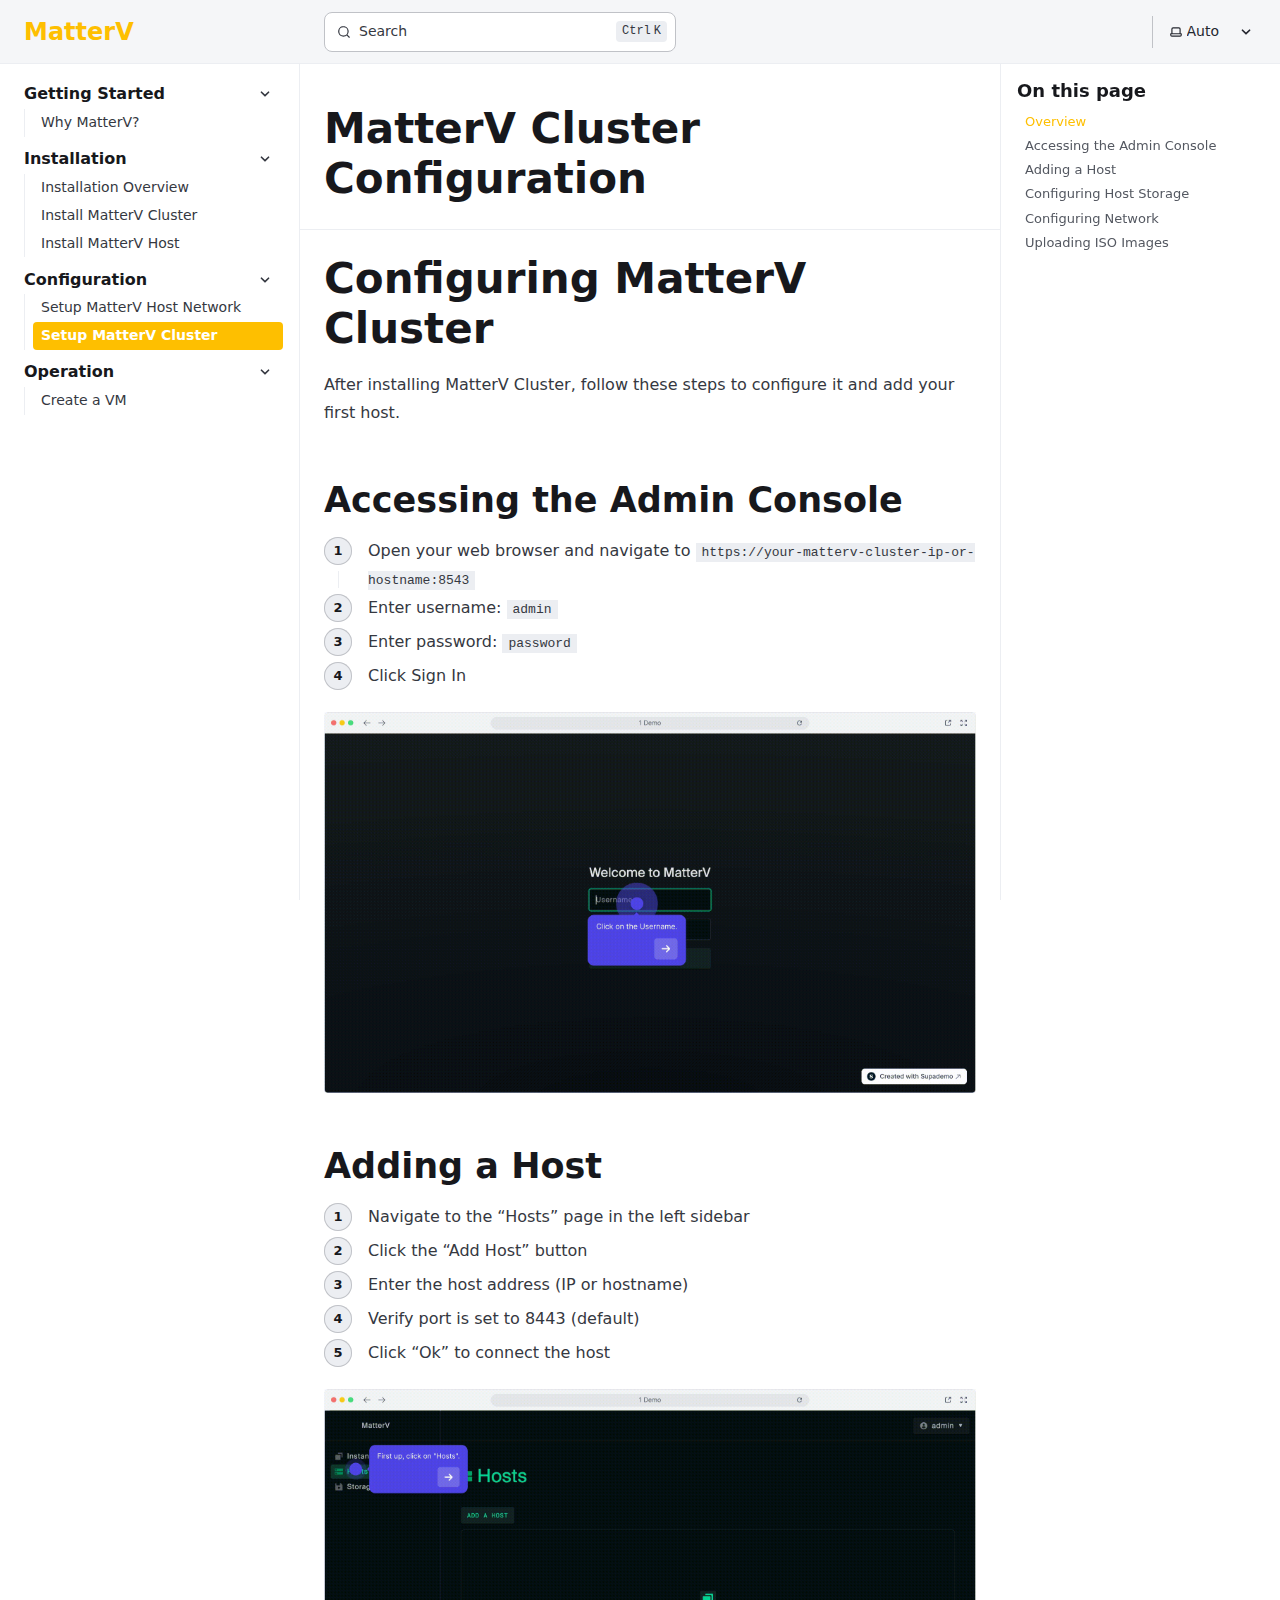
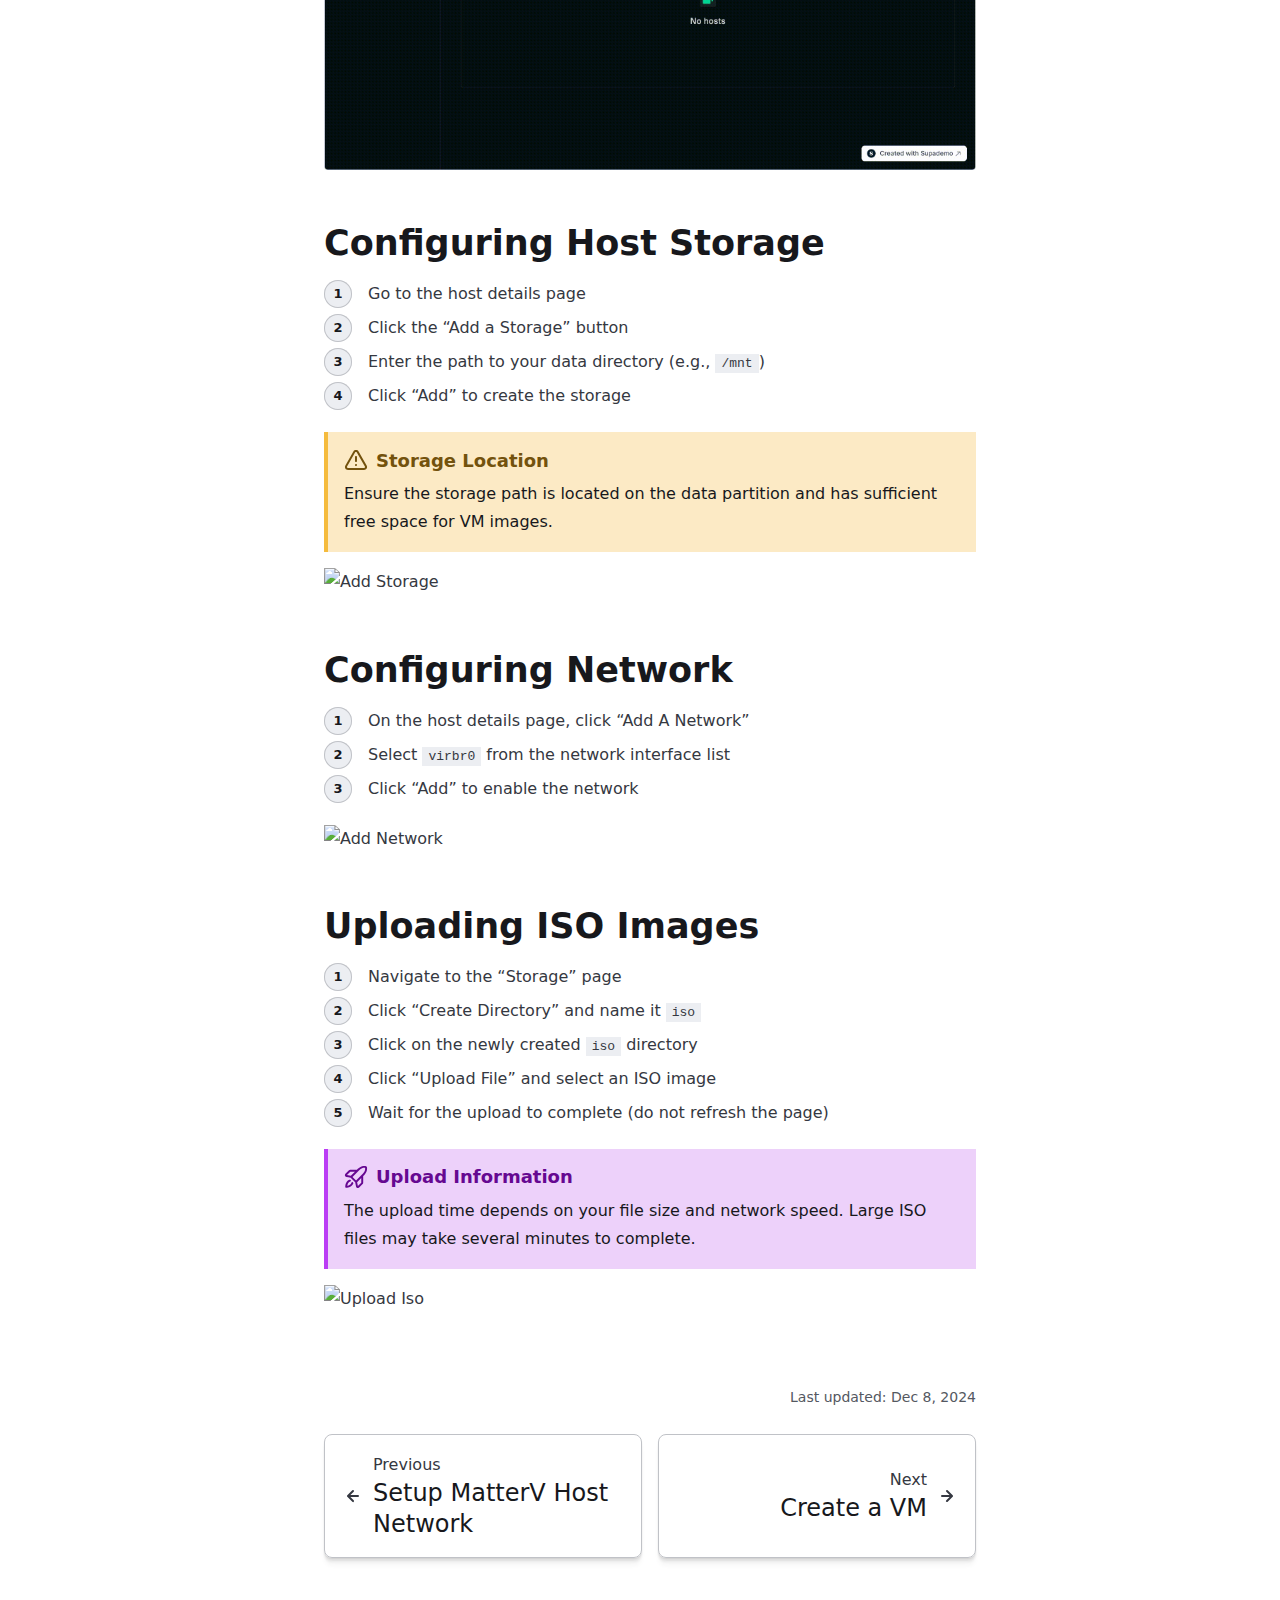
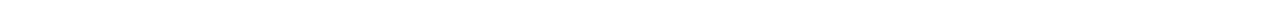
==== commit 140274ab: "update link" ====
--- a/en/configuration/cluster/index.html
+++ b/en/configuration/cluster/index.html
@@ -29,15 +29,15 @@
 			},
 		};
 	})();
-</script><template id="theme-icons"><svg aria-hidden="true" class="light astro-c6vsoqas" width="16" height="16" viewBox="0 0 24 24" fill="currentColor" style="--sl-icon-size: 1em;"><path d="M5 12a1 1 0 0 0-1-1H3a1 1 0 0 0 0 2h1a1 1 0 0 0 1-1Zm.64 5-.71.71a1 1 0 0 0 0 1.41 1 1 0 0 0 1.41 0l.71-.71A1 1 0 0 0 5.64 17ZM12 5a1 1 0 0 0 1-1V3a1 1 0 0 0-2 0v1a1 1 0 0 0 1 1Zm5.66 2.34a1 1 0 0 0 .7-.29l.71-.71a1 1 0 1 0-1.41-1.41l-.66.71a1 1 0 0 0 0 1.41 1 1 0 0 0 .66.29Zm-12-.29a1 1 0 0 0 1.41 0 1 1 0 0 0 0-1.41l-.71-.71a1.004 1.004 0 1 0-1.43 1.41l.73.71ZM21 11h-1a1 1 0 0 0 0 2h1a1 1 0 0 0 0-2Zm-2.64 6A1 1 0 0 0 17 18.36l.71.71a1 1 0 0 0 1.41 0 1 1 0 0 0 0-1.41l-.76-.66ZM12 6.5a5.5 5.5 0 1 0 5.5 5.5A5.51 5.51 0 0 0 12 6.5Zm0 9a3.5 3.5 0 1 1 0-7 3.5 3.5 0 0 1 0 7Zm0 3.5a1 1 0 0 0-1 1v1a1 1 0 0 0 2 0v-1a1 1 0 0 0-1-1Z"/></svg> <svg aria-hidden="true" class="dark astro-c6vsoqas" width="16" height="16" viewBox="0 0 24 24" fill="currentColor" style="--sl-icon-size: 1em;"><path d="M21.64 13a1 1 0 0 0-1.05-.14 8.049 8.049 0 0 1-3.37.73 8.15 8.15 0 0 1-8.14-8.1 8.59 8.59 0 0 1 .25-2A1 1 0 0 0 8 2.36a10.14 10.14 0 1 0 14 11.69 1 1 0 0 0-.36-1.05Zm-9.5 6.69A8.14 8.14 0 0 1 7.08 5.22v.27a10.15 10.15 0 0 0 10.14 10.14 9.784 9.784 0 0 0 2.1-.22 8.11 8.11 0 0 1-7.18 4.32v-.04Z"/></svg> <svg aria-hidden="true" class="auto astro-c6vsoqas" width="16" height="16" viewBox="0 0 24 24" fill="currentColor" style="--sl-icon-size: 1em;"><path d="M21 14h-1V7a3 3 0 0 0-3-3H7a3 3 0 0 0-3 3v7H3a1 1 0 0 0-1 1v2a3 3 0 0 0 3 3h14a3 3 0 0 0 3-3v-2a1 1 0 0 0-1-1ZM6 7a1 1 0 0 1 1-1h10a1 1 0 0 1 1 1v7H6V7Zm14 10a1 1 0 0 1-1 1H5a1 1 0 0 1-1-1v-1h16v1Z"/></svg> </template><link rel="stylesheet" href="/_astro/index.BDwxSCd8.css">
+</script><template id="theme-icons"><svg aria-hidden="true" class="light astro-c6vsoqas" width="16" height="16" viewBox="0 0 24 24" fill="currentColor" style="--sl-icon-size: 1em;"><path d="M5 12a1 1 0 0 0-1-1H3a1 1 0 0 0 0 2h1a1 1 0 0 0 1-1Zm.64 5-.71.71a1 1 0 0 0 0 1.41 1 1 0 0 0 1.41 0l.71-.71A1 1 0 0 0 5.64 17ZM12 5a1 1 0 0 0 1-1V3a1 1 0 0 0-2 0v1a1 1 0 0 0 1 1Zm5.66 2.34a1 1 0 0 0 .7-.29l.71-.71a1 1 0 1 0-1.41-1.41l-.66.71a1 1 0 0 0 0 1.41 1 1 0 0 0 .66.29Zm-12-.29a1 1 0 0 0 1.41 0 1 1 0 0 0 0-1.41l-.71-.71a1.004 1.004 0 1 0-1.43 1.41l.73.71ZM21 11h-1a1 1 0 0 0 0 2h1a1 1 0 0 0 0-2Zm-2.64 6A1 1 0 0 0 17 18.36l.71.71a1 1 0 0 0 1.41 0 1 1 0 0 0 0-1.41l-.76-.66ZM12 6.5a5.5 5.5 0 1 0 5.5 5.5A5.51 5.51 0 0 0 12 6.5Zm0 9a3.5 3.5 0 1 1 0-7 3.5 3.5 0 0 1 0 7Zm0 3.5a1 1 0 0 0-1 1v1a1 1 0 0 0 2 0v-1a1 1 0 0 0-1-1Z"/></svg> <svg aria-hidden="true" class="dark astro-c6vsoqas" width="16" height="16" viewBox="0 0 24 24" fill="currentColor" style="--sl-icon-size: 1em;"><path d="M21.64 13a1 1 0 0 0-1.05-.14 8.049 8.049 0 0 1-3.37.73 8.15 8.15 0 0 1-8.14-8.1 8.59 8.59 0 0 1 .25-2A1 1 0 0 0 8 2.36a10.14 10.14 0 1 0 14 11.69 1 1 0 0 0-.36-1.05Zm-9.5 6.69A8.14 8.14 0 0 1 7.08 5.22v.27a10.15 10.15 0 0 0 10.14 10.14 9.784 9.784 0 0 0 2.1-.22 8.11 8.11 0 0 1-7.18 4.32v-.04Z"/></svg> <svg aria-hidden="true" class="auto astro-c6vsoqas" width="16" height="16" viewBox="0 0 24 24" fill="currentColor" style="--sl-icon-size: 1em;"><path d="M21 14h-1V7a3 3 0 0 0-3-3H7a3 3 0 0 0-3 3v7H3a1 1 0 0 0-1 1v2a3 3 0 0 0 3 3h14a3 3 0 0 0 3-3v-2a1 1 0 0 0-1-1ZM6 7a1 1 0 0 1 1-1h10a1 1 0 0 1 1 1v7H6V7Zm14 10a1 1 0 0 1-1 1H5a1 1 0 0 1-1-1v-1h16v1Z"/></svg> </template><link rel="stylesheet" href="/assets/index.BDwxSCd8.css">
 <style>:root{--sl-badge-default-border: var(--sl-color-accent);--sl-badge-default-bg: var(--sl-color-accent-low);--sl-badge-default-text: #fff;--sl-badge-note-border: var(--sl-color-blue);--sl-badge-note-bg: var(--sl-color-blue-low);--sl-badge-note-text: #fff;--sl-badge-danger-border: var(--sl-color-red);--sl-badge-danger-bg: var(--sl-color-red-low);--sl-badge-danger-text: #fff;--sl-badge-success-border: var(--sl-color-green);--sl-badge-success-bg: var(--sl-color-green-low);--sl-badge-success-text: #fff;--sl-badge-caution-border: var(--sl-color-orange);--sl-badge-caution-bg: var(--sl-color-orange-low);--sl-badge-caution-text: #fff;--sl-badge-tip-border: var(--sl-color-purple);--sl-badge-tip-bg: var(--sl-color-purple-low);--sl-badge-tip-text: #fff}[data-theme=light]:root{--sl-badge-default-bg: var(--sl-color-accent-high);--sl-badge-note-bg: var(--sl-color-blue-high);--sl-badge-danger-bg: var(--sl-color-red-high);--sl-badge-success-bg: var(--sl-color-green-high);--sl-badge-caution-bg: var(--sl-color-orange-high);--sl-badge-tip-bg: var(--sl-color-purple-high)}.sl-badge:where(.astro-avdet4wd){display:inline-block;border:1px solid var(--sl-color-border-badge);border-radius:.25rem;font-family:var(--sl-font-system-mono);line-height:normal;color:var(--sl-color-text-badge);background-color:var(--sl-color-bg-badge);overflow-wrap:anywhere}.sidebar-content .sl-badge:where(.astro-avdet4wd){line-height:1;font-size:var(--sl-text-xs);padding:.125rem .375rem}.sidebar-content a[aria-current=page]>.sl-badge:where(.astro-avdet4wd){--sl-color-bg-badge: transparent;--sl-color-border-badge: currentColor;color:inherit}.default:where(.astro-avdet4wd){--sl-color-bg-badge: var(--sl-badge-default-bg);--sl-color-border-badge: var(--sl-badge-default-border);--sl-color-text-badge: var(--sl-badge-default-text)}.note:where(.astro-avdet4wd){--sl-color-bg-badge: var(--sl-badge-note-bg);--sl-color-border-badge: var(--sl-badge-note-border);--sl-color-text-badge: var(--sl-badge-note-text)}.danger:where(.astro-avdet4wd){--sl-color-bg-badge: var(--sl-badge-danger-bg);--sl-color-border-badge: var(--sl-badge-danger-border);--sl-color-text-badge: var(--sl-badge-danger-text)}.success:where(.astro-avdet4wd){--sl-color-bg-badge: var(--sl-badge-success-bg);--sl-color-border-badge: var(--sl-badge-success-border);--sl-color-text-badge: var(--sl-badge-success-text)}.tip:where(.astro-avdet4wd){--sl-color-bg-badge: var(--sl-badge-tip-bg);--sl-color-border-badge: var(--sl-badge-tip-border);--sl-color-text-badge: var(--sl-badge-tip-text)}.caution:where(.astro-avdet4wd){--sl-color-bg-badge: var(--sl-badge-caution-bg);--sl-color-border-badge: var(--sl-badge-caution-border);--sl-color-text-badge: var(--sl-badge-caution-text)}.small:where(.astro-avdet4wd){font-size:var(--sl-text-xs);padding:.125rem .25rem}.medium:where(.astro-avdet4wd){font-size:var(--sl-text-sm);padding:.175rem .35rem}.large:where(.astro-avdet4wd){font-size:var(--sl-text-base);padding:.225rem .45rem}.sl-markdown-content :is(h1,h2,h3,h4,h5,h6) .sl-badge:where(.astro-avdet4wd){vertical-align:middle}
 .card-grid:where(.astro-zntqmydn){display:grid;gap:1rem}.card-grid:where(.astro-zntqmydn)>*{margin-top:0!important}@media (min-width: 50rem){.card-grid:where(.astro-zntqmydn){grid-template-columns:1fr 1fr;gap:1.5rem}.stagger:where(.astro-zntqmydn){--stagger-height: 5rem;padding-bottom:var(--stagger-height)}.stagger:where(.astro-zntqmydn)>*:nth-child(2n){transform:translateY(var(--stagger-height))}}
 .card:where(.astro-v5tidmuc){--sl-card-border: var(--sl-color-purple);--sl-card-bg: var(--sl-color-purple-low);border:1px solid var(--sl-color-gray-5);background-color:var(--sl-color-black);padding:clamp(1rem,calc(.125rem + 3vw),2.5rem);flex-direction:column;gap:clamp(.5rem,calc(.125rem + 1vw),1rem)}.card:where(.astro-v5tidmuc):nth-child(4n+1){--sl-card-border: var(--sl-color-orange);--sl-card-bg: var(--sl-color-orange-low)}.card:where(.astro-v5tidmuc):nth-child(4n+3){--sl-card-border: var(--sl-color-green);--sl-card-bg: var(--sl-color-green-low)}.card:where(.astro-v5tidmuc):nth-child(4n+4){--sl-card-border: var(--sl-color-red);--sl-card-bg: var(--sl-color-red-low)}.card:where(.astro-v5tidmuc):nth-child(4n+5){--sl-card-border: var(--sl-color-blue);--sl-card-bg: var(--sl-color-blue-low)}.title:where(.astro-v5tidmuc){font-weight:600;font-size:var(--sl-text-h4);color:var(--sl-color-white);line-height:var(--sl-line-height-headings);gap:1rem;align-items:center}.card:where(.astro-v5tidmuc) .icon:where(.astro-v5tidmuc){border:1px solid var(--sl-card-border);background-color:var(--sl-card-bg);padding:.2em;border-radius:.25rem}.card:where(.astro-v5tidmuc) .body:where(.astro-v5tidmuc){margin:0;font-size:clamp(var(--sl-text-sm),calc(.5rem + 1vw),var(--sl-text-body))}
 svg:where(.astro-c6vsoqas){color:var(--sl-icon-color);font-size:var(--sl-icon-size, 1em);width:1em;height:1em}
 starlight-tabs:where(.astro-esqgolmp){display:block}.tablist-wrapper:where(.astro-esqgolmp){overflow-x:auto}:where(.astro-esqgolmp)[role=tablist]{display:flex;list-style:none;border-bottom:2px solid var(--sl-color-gray-5);padding:0}.tab:where(.astro-esqgolmp){margin-bottom:-2px}.tab:where(.astro-esqgolmp)>:where(.astro-esqgolmp)[role=tab]{display:flex;align-items:center;gap:.5rem;padding:0 1.25rem;text-decoration:none;border-bottom:2px solid var(--sl-color-gray-5);color:var(--sl-color-gray-3);outline-offset:var(--sl-outline-offset-inside);overflow-wrap:initial}.tab:where(.astro-esqgolmp) :where(.astro-esqgolmp)[role=tab][aria-selected=true]{color:var(--sl-color-white);border-color:var(--sl-color-text-accent);font-weight:600}.tablist-wrapper:where(.astro-esqgolmp)~[role=tabpanel]{margin-top:1rem}
 .sl-steps{--bullet-size: calc(var(--sl-line-height) * 1rem);--bullet-margin: .375rem;list-style:none;counter-reset:steps-counter var(--sl-steps-start, 0);padding-inline-start:0}.sl-steps>li{counter-increment:steps-counter;position:relative;padding-inline-start:calc(var(--bullet-size) + 1rem);padding-bottom:1px;min-height:calc(var(--bullet-size) + var(--bullet-margin))}.sl-steps>li+li{margin-top:0}.sl-steps>li:before{content:counter(steps-counter);position:absolute;top:0;inset-inline-start:0;width:var(--bullet-size);height:var(--bullet-size);line-height:var(--bullet-size);font-size:var(--sl-text-xs);font-weight:600;text-align:center;color:var(--sl-color-white);background-color:var(--sl-color-gray-6);border-radius:99rem;box-shadow:inset 0 0 0 1px var(--sl-color-gray-5)}.sl-steps>li:not(:last-of-type):after{--guide-width: 1px;content:"";position:absolute;top:calc(var(--bullet-size) + var(--bullet-margin));bottom:var(--bullet-margin);inset-inline-start:calc((var(--bullet-size) - var(--guide-width)) / 2);width:var(--guide-width);background-color:var(--sl-color-hairline-light)}.sl-steps>li>:first-child{--lh: calc(1em * var(--sl-line-height));--shift-y: calc(.5 * (var(--bullet-size) - var(--lh)));transform:translateY(var(--shift-y));margin-bottom:var(--shift-y)}.sl-steps>li>:first-child:where(h1,h2,h3,h4,h5,h6){--lh: calc(1em * var(--sl-line-height-headings))}@supports (--prop: 1lh){.sl-steps>li>:first-child{--lh: 1lh}}
-</style><script type="module" src="/_astro/hoisted.CpXz4wRw.js"></script>
-<script type="module" src="/_astro/page.7qqag-5g.js"></script><script src="/_astro/Tabs.astro_astro_type_script_index_0_lang.CCIyraCc.js" type="module"></script></head> <body class="astro-bguv2lll"> <a href="#_top" class="astro-7q3lir66">Skip to content</a>  <div class="page sl-flex astro-vrdttmbt"> <header class="header astro-vrdttmbt"><div class="header sl-flex astro-kmkmnagf"> <div class="title-wrapper sl-flex astro-kmkmnagf"> <a href="/" class="site-title sl-flex astro-m46x6ez3">  <span class="astro-m46x6ez3"> MatterV </span> </a>  </div> <div class="sl-flex astro-kmkmnagf"> <site-search data-translations="{&#34;placeholder&#34;:&#34;Search&#34;}" class="astro-v37mnknz"> <button data-open-modal disabled aria-label="Search" aria-keyshortcuts="Control+K" class="astro-v37mnknz"> <svg aria-hidden="true" class="astro-v37mnknz astro-c6vsoqas" width="16" height="16" viewBox="0 0 24 24" fill="currentColor" style="--sl-icon-size: 1em;"><path d="M21.71 20.29 18 16.61A9 9 0 1 0 16.61 18l3.68 3.68a.999.999 0 0 0 1.42 0 1 1 0 0 0 0-1.39ZM11 18a7 7 0 1 1 0-14 7 7 0 0 1 0 14Z"/></svg>  <span class="sl-hidden md:sl-block astro-v37mnknz" aria-hidden="true">Search</span> <kbd class="sl-hidden md:sl-flex astro-v37mnknz" style="display: none;"> <kbd class="astro-v37mnknz">Ctrl</kbd><kbd class="astro-v37mnknz">K</kbd> </kbd> </button> <dialog style="padding:0" aria-label="Search" class="astro-v37mnknz"> <div class="dialog-frame sl-flex astro-v37mnknz">  <button data-close-modal class="sl-flex md:sl-hidden astro-v37mnknz"> Cancel </button> <div class="search-container astro-v37mnknz"> <div id="starlight__search" class="astro-v37mnknz"></div> </div> </div> </dialog> </site-search>  <script>
+</style><script type="module" src="/assets/hoisted.BNtPkGAb.js"></script>
+<script type="module" src="/assets/page.7qqag-5g.js"></script><script src="/assets/Tabs.astro_astro_type_script_index_0_lang.CCIyraCc.js" type="module"></script></head> <body class="astro-bguv2lll"> <a href="#_top" class="astro-7q3lir66">Skip to content</a>  <div class="page sl-flex astro-vrdttmbt"> <header class="header astro-vrdttmbt"><div class="header sl-flex astro-kmkmnagf"> <div class="title-wrapper sl-flex astro-kmkmnagf"> <a href="/" class="site-title sl-flex astro-m46x6ez3">  <span class="astro-m46x6ez3"> MatterV </span> </a>  </div> <div class="sl-flex astro-kmkmnagf"> <site-search data-translations="{&#34;placeholder&#34;:&#34;Search&#34;}" class="astro-v37mnknz"> <button data-open-modal disabled aria-label="Search" aria-keyshortcuts="Control+K" class="astro-v37mnknz"> <svg aria-hidden="true" class="astro-v37mnknz astro-c6vsoqas" width="16" height="16" viewBox="0 0 24 24" fill="currentColor" style="--sl-icon-size: 1em;"><path d="M21.71 20.29 18 16.61A9 9 0 1 0 16.61 18l3.68 3.68a.999.999 0 0 0 1.42 0 1 1 0 0 0 0-1.39ZM11 18a7 7 0 1 1 0-14 7 7 0 0 1 0 14Z"/></svg>  <span class="sl-hidden md:sl-block astro-v37mnknz" aria-hidden="true">Search</span> <kbd class="sl-hidden md:sl-flex astro-v37mnknz" style="display: none;"> <kbd class="astro-v37mnknz">Ctrl</kbd><kbd class="astro-v37mnknz">K</kbd> </kbd> </button> <dialog style="padding:0" aria-label="Search" class="astro-v37mnknz"> <div class="dialog-frame sl-flex astro-v37mnknz">  <button data-close-modal class="sl-flex md:sl-hidden astro-v37mnknz"> Cancel </button> <div class="search-container astro-v37mnknz"> <div id="starlight__search" class="astro-v37mnknz"></div> </div> </div> </dialog> </site-search>  <script>
 	(() => {
 		const openBtn = document.querySelector('button[data-open-modal]');
 		const shortcut = openBtn?.querySelector('kbd');
@@ -97,4 +97,4 @@
 <li>Wait for the upload to complete (do not refresh the page)</li>
 </ol>
 <aside aria-label="Upload Information" class="starlight-aside starlight-aside--tip"><p class="starlight-aside__title" aria-hidden="true"><svg viewBox="0 0 24 24" width="16" height="16" fill="currentColor" class="starlight-aside__icon"><path fill-rule="evenodd" clip-rule="evenodd" d="M1.43909 8.85483L1.44039 8.85354L4.96668 5.33815C5.30653 4.99386 5.7685 4.79662 6.2524 4.78972L6.26553 4.78963L12.9014 4.78962L13.8479 3.84308C16.9187 0.772319 20.0546 0.770617 21.4678 0.975145C21.8617 1.02914 22.2271 1.21053 22.5083 1.4917C22.7894 1.77284 22.9708 2.13821 23.0248 2.53199C23.2294 3.94517 23.2278 7.08119 20.1569 10.1521L19.2107 11.0983V17.7338L19.2106 17.7469C19.2037 18.2308 19.0067 18.6933 18.6624 19.0331L15.1456 22.5608C14.9095 22.7966 14.6137 22.964 14.29 23.0449C13.9663 23.1259 13.6267 23.1174 13.3074 23.0204C12.9881 22.9235 12.7011 22.7417 12.4771 22.4944C12.2533 22.2473 12.1006 21.9441 12.0355 21.6171L11.1783 17.3417L6.65869 12.822L4.34847 12.3589L2.38351 11.965C2.05664 11.8998 1.75272 11.747 1.50564 11.5232C1.25835 11.2992 1.07653 11.0122 0.979561 10.6929C0.882595 10.3736 0.874125 10.034 0.955057 9.7103C1.03599 9.38659 1.20328 9.09092 1.43909 8.85483ZM6.8186 10.8724L2.94619 10.096L6.32006 6.73268H10.9583L6.8186 10.8724ZM15.2219 5.21703C17.681 2.75787 20.0783 2.75376 21.1124 2.8876C21.2462 3.92172 21.2421 6.31895 18.783 8.77812L12.0728 15.4883L8.51172 11.9272L15.2219 5.21703ZM13.9042 21.0538L13.1279 17.1811L17.2676 13.0414V17.68L13.9042 21.0538Z"></path><path d="M9.31827 18.3446C9.45046 17.8529 9.17864 17.3369 8.68945 17.1724C8.56178 17.1294 8.43145 17.1145 8.30512 17.1243C8.10513 17.1398 7.91519 17.2172 7.76181 17.3434C7.62613 17.455 7.51905 17.6048 7.45893 17.7835C6.97634 19.2186 5.77062 19.9878 4.52406 20.4029C4.08525 20.549 3.6605 20.644 3.29471 20.7053C3.35607 20.3395 3.45098 19.9148 3.59711 19.476C4.01221 18.2294 4.78141 17.0237 6.21648 16.5411C6.39528 16.481 6.54504 16.3739 6.65665 16.2382C6.85126 16.0016 6.92988 15.678 6.84417 15.3647C6.83922 15.3466 6.83373 15.3286 6.82767 15.3106C6.74106 15.053 6.55701 14.8557 6.33037 14.7459C6.10949 14.6389 5.84816 14.615 5.59715 14.6994C5.47743 14.7397 5.36103 14.7831 5.24786 14.8294C3.22626 15.6569 2.2347 17.4173 1.75357 18.8621C1.49662 19.6337 1.36993 20.3554 1.30679 20.8818C1.27505 21.1464 1.25893 21.3654 1.25072 21.5213C1.24662 21.5993 1.24448 21.6618 1.24337 21.7066L1.243 21.7226L1.24235 21.7605L1.2422 21.7771L1.24217 21.7827L1.24217 21.7856C1.24217 22.3221 1.67703 22.7579 2.2137 22.7579L2.2155 22.7579L2.22337 22.7578L2.23956 22.7577C2.25293 22.7575 2.27096 22.7572 2.29338 22.7567C2.33821 22.7555 2.40073 22.7534 2.47876 22.7493C2.63466 22.7411 2.85361 22.725 3.11822 22.6932C3.64462 22.6301 4.36636 22.5034 5.13797 22.2464C6.58274 21.7653 8.3431 20.7738 9.17063 18.7522C9.21696 18.639 9.26037 18.5226 9.30064 18.4029C9.30716 18.3835 9.31304 18.364 9.31827 18.3446Z"></path></svg>Upload Information</p><section class="starlight-aside__content"><p>The upload time depends on your file size and network speed. Large ISO files may take several minutes to complete.</p></section></aside>
-<img src="/matterv-upload-iso.gif" alt="Upload Iso"/> </div> <footer class="sl-flex astro-3yyafb3n"> <div class="meta sl-flex astro-3yyafb3n">  <p>Last updated: <time datetime="2024-12-02T07:53:50.000Z">Dec 2, 2024</time></p> </div> <div class="pagination-links astro-u2l5gyhi" dir="ltr"> <a href="/en/configuration/network" rel="prev" class="astro-u2l5gyhi"> <svg aria-hidden="true" class="astro-u2l5gyhi astro-c6vsoqas" width="16" height="16" viewBox="0 0 24 24" fill="currentColor" style="--sl-icon-size: 1.5rem;"><path d="M17 11H9.41l3.3-3.29a1.004 1.004 0 1 0-1.42-1.42l-5 5a1 1 0 0 0-.21.33 1 1 0 0 0 0 .76 1 1 0 0 0 .21.33l5 5a1.002 1.002 0 0 0 1.639-.325 1 1 0 0 0-.219-1.095L9.41 13H17a1 1 0 0 0 0-2Z"/></svg>  <span class="astro-u2l5gyhi"> Previous <br class="astro-u2l5gyhi"> <span class="link-title astro-u2l5gyhi">Setup MatterV Host Network</span> </span> </a> <a href="/en/operation/create-vm" rel="next" class="astro-u2l5gyhi"> <svg aria-hidden="true" class="astro-u2l5gyhi astro-c6vsoqas" width="16" height="16" viewBox="0 0 24 24" fill="currentColor" style="--sl-icon-size: 1.5rem;"><path d="M17.92 11.62a1.001 1.001 0 0 0-.21-.33l-5-5a1.003 1.003 0 1 0-1.42 1.42l3.3 3.29H7a1 1 0 0 0 0 2h7.59l-3.3 3.29a1.002 1.002 0 0 0 .325 1.639 1 1 0 0 0 1.095-.219l5-5a1 1 0 0 0 .21-.33 1 1 0 0 0 0-.76Z"/></svg>  <span class="astro-u2l5gyhi"> Next <br class="astro-u2l5gyhi"> <span class="link-title astro-u2l5gyhi">Create a VM</span> </span> </a> </div>   </footer>  </div> </div>   </main> </div> </div>  </div> </div>  </body></html>+<img src="/matterv-upload-iso.gif" alt="Upload Iso"/> </div> <footer class="sl-flex astro-3yyafb3n"> <div class="meta sl-flex astro-3yyafb3n">  <p>Last updated: <time datetime="2024-12-08T02:34:49.000Z">Dec 8, 2024</time></p> </div> <div class="pagination-links astro-u2l5gyhi" dir="ltr"> <a href="/en/configuration/network" rel="prev" class="astro-u2l5gyhi"> <svg aria-hidden="true" class="astro-u2l5gyhi astro-c6vsoqas" width="16" height="16" viewBox="0 0 24 24" fill="currentColor" style="--sl-icon-size: 1.5rem;"><path d="M17 11H9.41l3.3-3.29a1.004 1.004 0 1 0-1.42-1.42l-5 5a1 1 0 0 0-.21.33 1 1 0 0 0 0 .76 1 1 0 0 0 .21.33l5 5a1.002 1.002 0 0 0 1.639-.325 1 1 0 0 0-.219-1.095L9.41 13H17a1 1 0 0 0 0-2Z"/></svg>  <span class="astro-u2l5gyhi"> Previous <br class="astro-u2l5gyhi"> <span class="link-title astro-u2l5gyhi">Setup MatterV Host Network</span> </span> </a> <a href="/en/operation/create-vm" rel="next" class="astro-u2l5gyhi"> <svg aria-hidden="true" class="astro-u2l5gyhi astro-c6vsoqas" width="16" height="16" viewBox="0 0 24 24" fill="currentColor" style="--sl-icon-size: 1.5rem;"><path d="M17.92 11.62a1.001 1.001 0 0 0-.21-.33l-5-5a1.003 1.003 0 1 0-1.42 1.42l3.3 3.29H7a1 1 0 0 0 0 2h7.59l-3.3 3.29a1.002 1.002 0 0 0 .325 1.639 1 1 0 0 0 1.095-.219l5-5a1 1 0 0 0 .21-.33 1 1 0 0 0 0-.76Z"/></svg>  <span class="astro-u2l5gyhi"> Next <br class="astro-u2l5gyhi"> <span class="link-title astro-u2l5gyhi">Create a VM</span> </span> </a> </div>   </footer>  </div> </div>   </main> </div> </div>  </div> </div>  </body></html>--- a/assets/index.BDwxSCd8.css
+++ b/assets/index.BDwxSCd8.css
@@ -0,0 +1 @@
+:root,::backdrop{--sl-color-white: hsl(0, 0%, 100%);--sl-color-gray-1: hsl(224, 20%, 94%);--sl-color-gray-2: hsl(224, 6%, 77%);--sl-color-gray-3: hsl(224, 6%, 56%);--sl-color-gray-4: hsl(224, 7%, 36%);--sl-color-gray-5: hsl(224, 10%, 23%);--sl-color-gray-6: hsl(224, 14%, 16%);--sl-color-black: hsl(224, 10%, 10%);--sl-hue-orange: 41;--sl-color-orange-low: hsl(var(--sl-hue-orange), 39%, 22%);--sl-color-orange: hsl(var(--sl-hue-orange), 82%, 63%);--sl-color-orange-high: hsl(var(--sl-hue-orange), 82%, 87%);--sl-hue-green: 101;--sl-color-green-low: hsl(var(--sl-hue-green), 39%, 22%);--sl-color-green: hsl(var(--sl-hue-green), 82%, 63%);--sl-color-green-high: hsl(var(--sl-hue-green), 82%, 80%);--sl-hue-blue: 234;--sl-color-blue-low: hsl(var(--sl-hue-blue), 54%, 20%);--sl-color-blue: hsl(var(--sl-hue-blue), 100%, 60%);--sl-color-blue-high: hsl(var(--sl-hue-blue), 100%, 87%);--sl-hue-purple: 281;--sl-color-purple-low: hsl(var(--sl-hue-purple), 39%, 22%);--sl-color-purple: hsl(var(--sl-hue-purple), 82%, 63%);--sl-color-purple-high: hsl(var(--sl-hue-purple), 82%, 89%);--sl-hue-red: 339;--sl-color-red-low: hsl(var(--sl-hue-red), 39%, 22%);--sl-color-red: hsl(var(--sl-hue-red), 82%, 63%);--sl-color-red-high: hsl(var(--sl-hue-red), 82%, 87%);--sl-color-accent-low: hsl(224, 54%, 20%);--sl-color-accent: hsl(224, 100%, 60%);--sl-color-accent-high: hsl(224, 100%, 85%);--sl-color-text: var(--sl-color-gray-2);--sl-color-text-accent: var(--sl-color-accent-high);--sl-color-text-invert: var(--sl-color-accent-low);--sl-color-bg: var(--sl-color-black);--sl-color-bg-nav: var(--sl-color-gray-6);--sl-color-bg-sidebar: var(--sl-color-gray-6);--sl-color-bg-inline-code: var(--sl-color-gray-5);--sl-color-bg-accent: var(--sl-color-accent-high);--sl-color-hairline-light: var(--sl-color-gray-5);--sl-color-hairline: var(--sl-color-gray-6);--sl-color-hairline-shade: var(--sl-color-black);--sl-color-backdrop-overlay: hsla(223, 13%, 10%, .66);--sl-shadow-sm: 0px 1px 1px hsla(0, 0%, 0%, .12), 0px 2px 1px hsla(0, 0%, 0%, .24);--sl-shadow-md: 0px 8px 4px hsla(0, 0%, 0%, .08), 0px 5px 2px hsla(0, 0%, 0%, .08), 0px 3px 2px hsla(0, 0%, 0%, .12), 0px 1px 1px hsla(0, 0%, 0%, .15);--sl-shadow-lg: 0px 25px 7px hsla(0, 0%, 0%, .03), 0px 16px 6px hsla(0, 0%, 0%, .1), 0px 9px 5px hsla(223, 13%, 10%, .33), 0px 4px 4px hsla(0, 0%, 0%, .75), 0px 4px 2px hsla(0, 0%, 0%, .25);--sl-text-2xs: .75rem;--sl-text-xs: .8125rem;--sl-text-sm: .875rem;--sl-text-base: 1rem;--sl-text-lg: 1.125rem;--sl-text-xl: 1.25rem;--sl-text-2xl: 1.5rem;--sl-text-3xl: 1.8125rem;--sl-text-4xl: 2.1875rem;--sl-text-5xl: 2.625rem;--sl-text-6xl: 4rem;--sl-text-body: var(--sl-text-base);--sl-text-body-sm: var(--sl-text-xs);--sl-text-code: var(--sl-text-sm);--sl-text-code-sm: var(--sl-text-xs);--sl-text-h1: var(--sl-text-4xl);--sl-text-h2: var(--sl-text-3xl);--sl-text-h3: var(--sl-text-2xl);--sl-text-h4: var(--sl-text-xl);--sl-text-h5: var(--sl-text-lg);--sl-line-height: 1.75;--sl-line-height-headings: 1.2;--sl-font-system: ui-sans-serif, system-ui, -apple-system, BlinkMacSystemFont, "Segoe UI", Roboto, "Helvetica Neue", Arial, "Noto Sans", sans-serif, "Apple Color Emoji", "Segoe UI Emoji", "Segoe UI Symbol", "Noto Color Emoji";--sl-font-system-mono: ui-monospace, SFMono-Regular, Menlo, Monaco, Consolas, "Liberation Mono", "Courier New", monospace;--__sl-font: var(--sl-font, var(--sl-font-system)), var(--sl-font-system);--__sl-font-mono: var(--sl-font-mono, var(--sl-font-system-mono)), var(--sl-font-system-mono);--sl-nav-height: 3.5rem;--sl-nav-pad-x: 1rem;--sl-nav-pad-y: .75rem;--sl-mobile-toc-height: 3rem;--sl-sidebar-width: 18.75rem;--sl-sidebar-pad-x: 1rem;--sl-content-width: 45rem;--sl-content-pad-x: 1rem;--sl-menu-button-size: 2rem;--sl-nav-gap: var(--sl-content-pad-x);--sl-outline-offset-inside: -.1875rem;--sl-z-index-toc: 4;--sl-z-index-menu: 5;--sl-z-index-navbar: 10;--sl-z-index-skiplink: 20}:root[data-theme=light],[data-theme=light] ::backdrop{--sl-color-white: hsl(224, 10%, 10%);--sl-color-gray-1: hsl(224, 14%, 16%);--sl-color-gray-2: hsl(224, 10%, 23%);--sl-color-gray-3: hsl(224, 7%, 36%);--sl-color-gray-4: hsl(224, 6%, 56%);--sl-color-gray-5: hsl(224, 6%, 77%);--sl-color-gray-6: hsl(224, 20%, 94%);--sl-color-gray-7: hsl(224, 19%, 97%);--sl-color-black: hsl(0, 0%, 100%);--sl-color-orange-high: hsl(var(--sl-hue-orange), 80%, 25%);--sl-color-orange: hsl(var(--sl-hue-orange), 90%, 60%);--sl-color-orange-low: hsl(var(--sl-hue-orange), 90%, 88%);--sl-color-green-high: hsl(var(--sl-hue-green), 80%, 22%);--sl-color-green: hsl(var(--sl-hue-green), 90%, 46%);--sl-color-green-low: hsl(var(--sl-hue-green), 85%, 90%);--sl-color-blue-high: hsl(var(--sl-hue-blue), 80%, 30%);--sl-color-blue: hsl(var(--sl-hue-blue), 90%, 60%);--sl-color-blue-low: hsl(var(--sl-hue-blue), 88%, 90%);--sl-color-purple-high: hsl(var(--sl-hue-purple), 90%, 30%);--sl-color-purple: hsl(var(--sl-hue-purple), 90%, 60%);--sl-color-purple-low: hsl(var(--sl-hue-purple), 80%, 90%);--sl-color-red-high: hsl(var(--sl-hue-red), 80%, 30%);--sl-color-red: hsl(var(--sl-hue-red), 90%, 60%);--sl-color-red-low: hsl(var(--sl-hue-red), 80%, 90%);--sl-color-accent-high: hsl(234, 80%, 30%);--sl-color-accent: hsl(234, 90%, 60%);--sl-color-accent-low: hsl(234, 88%, 90%);--sl-color-text-accent: var(--sl-color-accent);--sl-color-text-invert: var(--sl-color-black);--sl-color-bg-nav: var(--sl-color-gray-7);--sl-color-bg-sidebar: var(--sl-color-bg);--sl-color-bg-inline-code: var(--sl-color-gray-6);--sl-color-bg-accent: var(--sl-color-accent);--sl-color-hairline-light: var(--sl-color-gray-6);--sl-color-hairline-shade: var(--sl-color-gray-6);--sl-color-backdrop-overlay: hsla(225, 9%, 36%, .66);--sl-shadow-sm: 0px 1px 1px hsla(0, 0%, 0%, .06), 0px 2px 1px hsla(0, 0%, 0%, .06);--sl-shadow-md: 0px 8px 4px hsla(0, 0%, 0%, .03), 0px 5px 2px hsla(0, 0%, 0%, .03), 0px 3px 2px hsla(0, 0%, 0%, .06), 0px 1px 1px hsla(0, 0%, 0%, .06);--sl-shadow-lg: 0px 25px 7px rgba(0, 0, 0, .01), 0px 16px 6px hsla(0, 0%, 0%, .03), 0px 9px 5px hsla(223, 13%, 10%, .08), 0px 4px 4px hsla(0, 0%, 0%, .16), 0px 4px 2px hsla(0, 0%, 0%, .04)}@media (min-width: 50em){:root{--sl-nav-height: 4rem;--sl-nav-pad-x: 1.5rem;--sl-text-h1: var(--sl-text-5xl);--sl-text-h2: var(--sl-text-4xl);--sl-text-h3: var(--sl-text-3xl);--sl-text-h4: var(--sl-text-2xl)}}@media (min-width: 72rem){:root{--sl-content-pad-x: 1.5rem;--sl-mobile-toc-height: 0rem}}*,*:before,*:after{box-sizing:border-box}*{margin:0}html{color-scheme:dark;accent-color:var(--sl-color-accent)}html[data-theme=light]{color-scheme:light}body{font-family:var(--__sl-font);line-height:var(--sl-line-height);-webkit-font-smoothing:antialiased;color:var(--sl-color-text);background-color:var(--sl-color-bg)}input,button,textarea,select{font:inherit}p,h1,h2,h3,h4,h5,h6,code{overflow-wrap:anywhere}code{font-family:var(--__sl-font-mono)}:root{--astro-code-color-text: var(--sl-color-white);--astro-code-color-background: var(--sl-color-gray-6);--astro-code-token-constant: var(--sl-color-blue-high);--astro-code-token-string: var(--sl-color-green-high);--astro-code-token-comment: var(--sl-color-gray-2);--astro-code-token-keyword: var(--sl-color-purple-high);--astro-code-token-parameter: var(--sl-color-red-high);--astro-code-token-function: var(--sl-color-red-high);--astro-code-token-string-expression: var(--sl-color-green-high);--astro-code-token-punctuation: var(--sl-color-gray-2);--astro-code-token-link: var(--sl-color-blue-high)}.sr-only{position:absolute;width:1px;height:1px;padding:0;margin:-1px;overflow:hidden;clip:rect(0,0,0,0);white-space:nowrap;border-width:0}.sl-hidden{display:none}.sl-flex{display:flex}.sl-block{display:block}@media (min-width: 50rem){.md\:sl-hidden{display:none}.md\:sl-flex{display:flex}.md\:sl-block{display:block}}@media (min-width: 72rem){.lg\:sl-hidden{display:none}.lg\:sl-flex{display:flex}.lg\:sl-block{display:block}}[data-theme=light] .light\:sl-hidden,[data-theme=dark] .dark\:sl-hidden{display:none}[dir=rtl] .rtl\:flip:not(:where([dir=rtl] [dir=ltr] *)){transform:scaleX(-1)}.sl-banner:where(.astro-laz2plt2){--__sl-banner-text: var(--sl-color-banner-text, var(--sl-color-text-invert));padding:var(--sl-nav-pad-y) var(--sl-nav-pad-x);background-color:var(--sl-color-banner-bg, var(--sl-color-bg-accent));color:var(--__sl-banner-text);line-height:var(--sl-line-height-headings);text-align:center;text-wrap:balance;box-shadow:var(--sl-shadow-sm)}.sl-banner:where(.astro-laz2plt2) a{color:var(--__sl-banner-text)}.content-panel:where(.astro-7nkwcw3z){padding:1.5rem var(--sl-content-pad-x)}.content-panel:where(.astro-7nkwcw3z)+.content-panel:where(.astro-7nkwcw3z){border-top:1px solid var(--sl-color-hairline)}.sl-container:where(.astro-7nkwcw3z){max-width:var(--sl-content-width)}.sl-container:where(.astro-7nkwcw3z)>*+*{margin-top:1.5rem}@media (min-width: 72rem){.sl-container:where(.astro-7nkwcw3z){margin-inline:var(--sl-content-margin-inline, auto)}}p:where(.astro-opzsrvew){border:1px solid var(--sl-color-orange);padding:.75em 1em;background-color:var(--sl-color-orange-low);color:var(--sl-color-orange-high);width:-moz-max-content;width:max-content;max-width:100%;align-items:center;gap:.75em;font-size:var(--sl-text-body-sm);line-height:var(--sl-line-height-headings)}a:where(.astro-eez2twj6){gap:.5rem;align-items:center;text-decoration:none;color:var(--sl-color-gray-3)}a:where(.astro-eez2twj6):hover{color:var(--sl-color-white)}.pagination-links:where(.astro-u2l5gyhi){display:grid;grid-template-columns:repeat(auto-fit,minmax(min(18rem,100%),1fr));gap:1rem}a:where(.astro-u2l5gyhi){display:flex;align-items:center;justify-content:flex-start;gap:.5rem;width:100%;flex-basis:calc(50% - .5rem);flex-grow:1;border:1px solid var(--sl-color-gray-5);border-radius:.5rem;padding:1rem;text-decoration:none;color:var(--sl-color-gray-2);box-shadow:var(--sl-shadow-md);overflow-wrap:anywhere}:where(.astro-u2l5gyhi)[rel=next]{justify-content:end;text-align:end;flex-direction:row-reverse}a:where(.astro-u2l5gyhi):hover{border-color:var(--sl-color-gray-2)}.link-title:where(.astro-u2l5gyhi){color:var(--sl-color-white);font-size:var(--sl-text-2xl);line-height:var(--sl-line-height-headings)}svg:where(.astro-u2l5gyhi){flex-shrink:0}footer:where(.astro-3yyafb3n){flex-direction:column;gap:1.5rem}.meta:where(.astro-3yyafb3n){gap:.75rem 3rem;justify-content:space-between;flex-wrap:wrap;margin-top:3rem;font-size:var(--sl-text-sm);color:var(--sl-color-gray-3)}.meta:where(.astro-3yyafb3n)>p:only-child{margin-inline-start:auto}.kudos:where(.astro-3yyafb3n){align-items:center;gap:.5em;margin:1.5rem auto;font-size:var(--sl-text-xs);text-decoration:none;color:var(--sl-color-gray-3)}.kudos:where(.astro-3yyafb3n) svg{color:var(--sl-color-orange)}.kudos:where(.astro-3yyafb3n):hover{color:var(--sl-color-white)}label:where(.astro-4yphtoen){--sl-label-icon-size: .875rem;--sl-caret-size: 1.25rem;--sl-inline-padding: .5rem;position:relative;display:flex;align-items:center;gap:.25rem;color:var(--sl-color-gray-1)}label:where(.astro-4yphtoen):hover{color:var(--sl-color-gray-2)}.icon:where(.astro-4yphtoen){position:absolute;top:50%;transform:translateY(-50%);pointer-events:none}.label-icon:where(.astro-4yphtoen){font-size:var(--sl-label-icon-size);inset-inline-start:0}.caret:where(.astro-4yphtoen){font-size:var(--sl-caret-size);inset-inline-end:0}select:where(.astro-4yphtoen){border:0;padding-block:.625rem;padding-inline:calc(var(--sl-label-icon-size) + var(--sl-inline-padding) + .25rem) calc(var(--sl-caret-size) + var(--sl-inline-padding) + .25rem);margin-inline:calc(var(--sl-inline-padding) * -1);width:calc(var(--sl-select-width) + var(--sl-inline-padding) * 2);background-color:transparent;text-overflow:ellipsis;color:inherit;cursor:pointer;-webkit-appearance:none;-moz-appearance:none;appearance:none}option:where(.astro-4yphtoen){background-color:var(--sl-color-bg-nav);color:var(--sl-color-gray-1)}@media (min-width: 50rem){select:where(.astro-4yphtoen){font-size:var(--sl-text-sm)}}.pagefind-ui__result.svelte-j9e30.svelte-j9e30{list-style-type:none;display:flex;align-items:flex-start;gap:min(calc(40px * var(--pagefind-ui-scale)),3%);padding:calc(30px * var(--pagefind-ui-scale)) 0 calc(40px * var(--pagefind-ui-scale));border-top:solid var(--pagefind-ui-border-width) var(--pagefind-ui-border)}.pagefind-ui__result.svelte-j9e30.svelte-j9e30:last-of-type{border-bottom:solid var(--pagefind-ui-border-width) var(--pagefind-ui-border)}.pagefind-ui__result-thumb.svelte-j9e30.svelte-j9e30{width:min(30%,calc((30% - (100px * var(--pagefind-ui-scale))) * 100000));max-width:calc(120px * var(--pagefind-ui-scale));margin-top:calc(10px * var(--pagefind-ui-scale));aspect-ratio:var(--pagefind-ui-image-box-ratio);position:relative}.pagefind-ui__result-image.svelte-j9e30.svelte-j9e30{display:block;position:absolute;left:50%;transform:translate(-50%);font-size:0;width:auto;height:auto;max-width:100%;max-height:100%;border-radius:var(--pagefind-ui-image-border-radius)}.pagefind-ui__result-inner.svelte-j9e30.svelte-j9e30{flex:1;display:flex;flex-direction:column;align-items:flex-start;margin-top:calc(10px * var(--pagefind-ui-scale))}.pagefind-ui__result-title.svelte-j9e30.svelte-j9e30{display:inline-block;font-weight:700;font-size:calc(21px * var(--pagefind-ui-scale));margin-top:0;margin-bottom:0}.pagefind-ui__result-title.svelte-j9e30 .pagefind-ui__result-link.svelte-j9e30{color:var(--pagefind-ui-text);text-decoration:none}.pagefind-ui__result-title.svelte-j9e30 .pagefind-ui__result-link.svelte-j9e30:hover{text-decoration:underline}.pagefind-ui__result-excerpt.svelte-j9e30.svelte-j9e30{display:inline-block;font-weight:400;font-size:calc(16px * var(--pagefind-ui-scale));margin-top:calc(4px * var(--pagefind-ui-scale));margin-bottom:0;min-width:calc(250px * var(--pagefind-ui-scale))}.pagefind-ui__loading.svelte-j9e30.svelte-j9e30{color:var(--pagefind-ui-text);background-color:var(--pagefind-ui-text);border-radius:var(--pagefind-ui-border-radius);opacity:.1;pointer-events:none}.pagefind-ui__result-tags.svelte-j9e30.svelte-j9e30{list-style-type:none;padding:0;display:flex;gap:calc(20px * var(--pagefind-ui-scale));flex-wrap:wrap;margin-top:calc(20px * var(--pagefind-ui-scale))}.pagefind-ui__result-tag.svelte-j9e30.svelte-j9e30{padding:calc(4px * var(--pagefind-ui-scale)) calc(8px * var(--pagefind-ui-scale));font-size:calc(14px * var(--pagefind-ui-scale));border-radius:var(--pagefind-ui-border-radius);background-color:var(--pagefind-ui-tag)}.pagefind-ui__result.svelte-4xnkmf.svelte-4xnkmf{list-style-type:none;display:flex;align-items:flex-start;gap:min(calc(40px * var(--pagefind-ui-scale)),3%);padding:calc(30px * var(--pagefind-ui-scale)) 0 calc(40px * var(--pagefind-ui-scale));border-top:solid var(--pagefind-ui-border-width) var(--pagefind-ui-border)}.pagefind-ui__result.svelte-4xnkmf.svelte-4xnkmf:last-of-type{border-bottom:solid var(--pagefind-ui-border-width) var(--pagefind-ui-border)}.pagefind-ui__result-nested.svelte-4xnkmf.svelte-4xnkmf{display:flex;flex-direction:column;padding-left:calc(20px * var(--pagefind-ui-scale))}.pagefind-ui__result-nested.svelte-4xnkmf.svelte-4xnkmf:first-of-type{padding-top:calc(10px * var(--pagefind-ui-scale))}.pagefind-ui__result-nested.svelte-4xnkmf .pagefind-ui__result-link.svelte-4xnkmf{font-size:.9em;position:relative}.pagefind-ui__result-nested.svelte-4xnkmf .pagefind-ui__result-link.svelte-4xnkmf:before{content:"⤷ ";position:absolute;top:0;right:calc(100% + .1em)}.pagefind-ui__result-thumb.svelte-4xnkmf.svelte-4xnkmf{width:min(30%,calc((30% - (100px * var(--pagefind-ui-scale))) * 100000));max-width:calc(120px * var(--pagefind-ui-scale));margin-top:calc(10px * var(--pagefind-ui-scale));aspect-ratio:var(--pagefind-ui-image-box-ratio);position:relative}.pagefind-ui__result-image.svelte-4xnkmf.svelte-4xnkmf{display:block;position:absolute;left:50%;transform:translate(-50%);font-size:0;width:auto;height:auto;max-width:100%;max-height:100%;border-radius:var(--pagefind-ui-image-border-radius)}.pagefind-ui__result-inner.svelte-4xnkmf.svelte-4xnkmf{flex:1;display:flex;flex-direction:column;align-items:flex-start;margin-top:calc(10px * var(--pagefind-ui-scale))}.pagefind-ui__result-title.svelte-4xnkmf.svelte-4xnkmf{display:inline-block;font-weight:700;font-size:calc(21px * var(--pagefind-ui-scale));margin-top:0;margin-bottom:0}.pagefind-ui__result-title.svelte-4xnkmf .pagefind-ui__result-link.svelte-4xnkmf{color:var(--pagefind-ui-text);text-decoration:none}.pagefind-ui__result-title.svelte-4xnkmf .pagefind-ui__result-link.svelte-4xnkmf:hover{text-decoration:underline}.pagefind-ui__result-excerpt.svelte-4xnkmf.svelte-4xnkmf{display:inline-block;font-weight:400;font-size:calc(16px * var(--pagefind-ui-scale));margin-top:calc(4px * var(--pagefind-ui-scale));margin-bottom:0;min-width:calc(250px * var(--pagefind-ui-scale))}.pagefind-ui__loading.svelte-4xnkmf.svelte-4xnkmf{color:var(--pagefind-ui-text);background-color:var(--pagefind-ui-text);border-radius:var(--pagefind-ui-border-radius);opacity:.1;pointer-events:none}.pagefind-ui__result-tags.svelte-4xnkmf.svelte-4xnkmf{list-style-type:none;padding:0;display:flex;gap:calc(20px * var(--pagefind-ui-scale));flex-wrap:wrap;margin-top:calc(20px * var(--pagefind-ui-scale))}.pagefind-ui__result-tag.svelte-4xnkmf.svelte-4xnkmf{padding:calc(4px * var(--pagefind-ui-scale)) calc(8px * var(--pagefind-ui-scale));font-size:calc(14px * var(--pagefind-ui-scale));border-radius:var(--pagefind-ui-border-radius);background-color:var(--pagefind-ui-tag)}legend.svelte-1v2r7ls.svelte-1v2r7ls{position:absolute;clip:rect(0 0 0 0)}.pagefind-ui__filter-panel.svelte-1v2r7ls.svelte-1v2r7ls{min-width:min(calc(260px * var(--pagefind-ui-scale)),100%);flex:1;display:flex;flex-direction:column;margin-top:calc(20px * var(--pagefind-ui-scale))}.pagefind-ui__filter-group.svelte-1v2r7ls.svelte-1v2r7ls{border:0;padding:0}.pagefind-ui__filter-block.svelte-1v2r7ls.svelte-1v2r7ls{padding:0;display:block;border-bottom:solid calc(2px * var(--pagefind-ui-scale)) var(--pagefind-ui-border);padding:calc(20px * var(--pagefind-ui-scale)) 0}.pagefind-ui__filter-name.svelte-1v2r7ls.svelte-1v2r7ls{font-size:calc(16px * var(--pagefind-ui-scale));position:relative;display:flex;align-items:center;list-style:none;font-weight:700;cursor:pointer;height:calc(24px * var(--pagefind-ui-scale))}.pagefind-ui__filter-name.svelte-1v2r7ls.svelte-1v2r7ls::-webkit-details-marker{display:none}.pagefind-ui__filter-name.svelte-1v2r7ls.svelte-1v2r7ls:after{position:absolute;content:"";right:calc(6px * var(--pagefind-ui-scale));top:50%;width:calc(8px * var(--pagefind-ui-scale));height:calc(8px * var(--pagefind-ui-scale));border:solid calc(2px * var(--pagefind-ui-scale)) currentColor;border-right:0;border-top:0;transform:translateY(-70%) rotate(-45deg)}.pagefind-ui__filter-block[open].svelte-1v2r7ls .pagefind-ui__filter-name.svelte-1v2r7ls:after{transform:translateY(-70%) rotate(-225deg)}.pagefind-ui__filter-group.svelte-1v2r7ls.svelte-1v2r7ls{display:flex;flex-direction:column;gap:calc(20px * var(--pagefind-ui-scale));padding-top:calc(30px * var(--pagefind-ui-scale))}.pagefind-ui__filter-value.svelte-1v2r7ls.svelte-1v2r7ls{position:relative;display:flex;align-items:center;gap:calc(8px * var(--pagefind-ui-scale))}.pagefind-ui__filter-value.svelte-1v2r7ls.svelte-1v2r7ls:before{position:absolute;content:"";top:50%;left:calc(8px * var(--pagefind-ui-scale));width:0px;height:0px;border:solid 1px #fff;opacity:0;transform:translate(calc(4.5px * var(--pagefind-ui-scale) * -1),calc(.8px * var(--pagefind-ui-scale))) skew(-5deg) rotate(-45deg);transform-origin:top left;border-top:0;border-right:0;pointer-events:none}.pagefind-ui__filter-value.pagefind-ui__filter-value--checked.svelte-1v2r7ls.svelte-1v2r7ls:before{opacity:1;width:calc(9px * var(--pagefind-ui-scale));height:calc(4px * var(--pagefind-ui-scale));transition:width .1s ease-out .1s,height .1s ease-in}.pagefind-ui__filter-checkbox.svelte-1v2r7ls.svelte-1v2r7ls{margin:0;width:calc(16px * var(--pagefind-ui-scale));height:calc(16px * var(--pagefind-ui-scale));border:solid 1px var(--pagefind-ui-border);-moz-appearance:none;appearance:none;-webkit-appearance:none;border-radius:calc(var(--pagefind-ui-border-radius) / 2);background-color:var(--pagefind-ui-background);cursor:pointer}.pagefind-ui__filter-checkbox.svelte-1v2r7ls.svelte-1v2r7ls:checked{background-color:var(--pagefind-ui-primary);border:solid 1px var(--pagefind-ui-primary)}.pagefind-ui__filter-label.svelte-1v2r7ls.svelte-1v2r7ls{cursor:pointer;font-size:calc(16px * var(--pagefind-ui-scale));font-weight:400}.pagefind-ui--reset *:where(:not(html,iframe,canvas,img,svg,video):not(svg *,symbol *)){all:unset;display:revert;outline:revert}.pagefind-ui--reset *,.pagefind-ui--reset *:before,.pagefind-ui--reset *:after{box-sizing:border-box}.pagefind-ui--reset a,.pagefind-ui--reset button{cursor:revert}.pagefind-ui--reset ol,.pagefind-ui--reset ul,.pagefind-ui--reset menu{list-style:none}.pagefind-ui--reset img{max-width:100%}.pagefind-ui--reset table{border-collapse:collapse}.pagefind-ui--reset input,.pagefind-ui--reset textarea{-webkit-user-select:auto}.pagefind-ui--reset textarea{white-space:revert}.pagefind-ui--reset meter{-webkit-appearance:revert;-moz-appearance:revert;appearance:revert}.pagefind-ui--reset ::-moz-placeholder{color:unset}.pagefind-ui--reset ::placeholder{color:unset}.pagefind-ui--reset :where([hidden]){display:none}.pagefind-ui--reset :where([contenteditable]:not([contenteditable=false])){-moz-user-modify:read-write;-webkit-user-modify:read-write;overflow-wrap:break-word;-webkit-line-break:after-white-space;-webkit-user-select:auto}.pagefind-ui--reset :where([draggable=true]){-webkit-user-drag:element}.pagefind-ui--reset mark{all:revert}:root{--pagefind-ui-scale:.8;--pagefind-ui-primary:#393939;--pagefind-ui-text:#393939;--pagefind-ui-background:#ffffff;--pagefind-ui-border:#eeeeee;--pagefind-ui-tag:#eeeeee;--pagefind-ui-border-width:2px;--pagefind-ui-border-radius:8px;--pagefind-ui-image-border-radius:8px;--pagefind-ui-image-box-ratio:3 / 2;--pagefind-ui-font:system, -apple-system, "BlinkMacSystemFont", ".SFNSText-Regular", "San Francisco", "Roboto", "Segoe UI", "Helvetica Neue", "Lucida Grande", "Ubuntu", "arial", sans-serif}.pagefind-ui.svelte-e9gkc3{width:100%;color:var(--pagefind-ui-text);font-family:var(--pagefind-ui-font)}.pagefind-ui__hidden.svelte-e9gkc3{display:none!important}.pagefind-ui__suppressed.svelte-e9gkc3{opacity:0;pointer-events:none}.pagefind-ui__form.svelte-e9gkc3{position:relative}.pagefind-ui__form.svelte-e9gkc3:before{background-color:var(--pagefind-ui-text);width:calc(18px * var(--pagefind-ui-scale));height:calc(18px * var(--pagefind-ui-scale));top:calc(23px * var(--pagefind-ui-scale));left:calc(20px * var(--pagefind-ui-scale));content:"";position:absolute;display:block;opacity:.7;-webkit-mask-image:url("data:image/svg+xml,%3Csvg width='18' height='18' viewBox='0 0 18 18' fill='none' xmlns='http://www.w3.org/2000/svg'%3E%3Cpath d='M12.7549 11.255H11.9649L11.6849 10.985C12.6649 9.845 13.2549 8.365 13.2549 6.755C13.2549 3.165 10.3449 0.255005 6.75488 0.255005C3.16488 0.255005 0.254883 3.165 0.254883 6.755C0.254883 10.345 3.16488 13.255 6.75488 13.255C8.36488 13.255 9.84488 12.665 10.9849 11.685L11.2549 11.965V12.755L16.2549 17.745L17.7449 16.255L12.7549 11.255ZM6.75488 11.255C4.26488 11.255 2.25488 9.245 2.25488 6.755C2.25488 4.26501 4.26488 2.255 6.75488 2.255C9.24488 2.255 11.2549 4.26501 11.2549 6.755C11.2549 9.245 9.24488 11.255 6.75488 11.255Z' fill='%23000000'/%3E%3C/svg%3E%0A");mask-image:url("data:image/svg+xml,%3Csvg width='18' height='18' viewBox='0 0 18 18' fill='none' xmlns='http://www.w3.org/2000/svg'%3E%3Cpath d='M12.7549 11.255H11.9649L11.6849 10.985C12.6649 9.845 13.2549 8.365 13.2549 6.755C13.2549 3.165 10.3449 0.255005 6.75488 0.255005C3.16488 0.255005 0.254883 3.165 0.254883 6.755C0.254883 10.345 3.16488 13.255 6.75488 13.255C8.36488 13.255 9.84488 12.665 10.9849 11.685L11.2549 11.965V12.755L16.2549 17.745L17.7449 16.255L12.7549 11.255ZM6.75488 11.255C4.26488 11.255 2.25488 9.245 2.25488 6.755C2.25488 4.26501 4.26488 2.255 6.75488 2.255C9.24488 2.255 11.2549 4.26501 11.2549 6.755C11.2549 9.245 9.24488 11.255 6.75488 11.255Z' fill='%23000000'/%3E%3C/svg%3E%0A");-webkit-mask-size:100%;mask-size:100%;z-index:9;pointer-events:none}.pagefind-ui__search-input.svelte-e9gkc3{height:calc(64px * var(--pagefind-ui-scale));padding:0 calc(70px * var(--pagefind-ui-scale)) 0 calc(54px * var(--pagefind-ui-scale));background-color:var(--pagefind-ui-background);border:var(--pagefind-ui-border-width) solid var(--pagefind-ui-border);border-radius:var(--pagefind-ui-border-radius);font-size:calc(21px * var(--pagefind-ui-scale));position:relative;-moz-appearance:none;appearance:none;-webkit-appearance:none;display:flex;width:100%;box-sizing:border-box;font-weight:700}.pagefind-ui__search-input.svelte-e9gkc3::-moz-placeholder{opacity:.2}.pagefind-ui__search-input.svelte-e9gkc3::placeholder{opacity:.2}.pagefind-ui__search-clear.svelte-e9gkc3{position:absolute;top:calc(3px * var(--pagefind-ui-scale));right:calc(3px * var(--pagefind-ui-scale));height:calc(58px * var(--pagefind-ui-scale));padding:0 calc(15px * var(--pagefind-ui-scale)) 0 calc(2px * var(--pagefind-ui-scale));color:var(--pagefind-ui-text);font-size:calc(14px * var(--pagefind-ui-scale));cursor:pointer;background-color:var(--pagefind-ui-background);border-radius:var(--pagefind-ui-border-radius)}.pagefind-ui__drawer.svelte-e9gkc3{gap:calc(60px * var(--pagefind-ui-scale));display:flex;flex-direction:row;flex-wrap:wrap}.pagefind-ui__results-area.svelte-e9gkc3{min-width:min(calc(400px * var(--pagefind-ui-scale)),100%);flex:1000;margin-top:calc(20px * var(--pagefind-ui-scale))}.pagefind-ui__results.svelte-e9gkc3{padding:0}.pagefind-ui__message.svelte-e9gkc3{box-sizing:content-box;font-size:calc(16px * var(--pagefind-ui-scale));height:calc(24px * var(--pagefind-ui-scale));padding:calc(20px * var(--pagefind-ui-scale)) 0;display:flex;align-items:center;font-weight:700;margin-top:0}.pagefind-ui__button.svelte-e9gkc3{margin-top:calc(40px * var(--pagefind-ui-scale));border:var(--pagefind-ui-border-width) solid var(--pagefind-ui-border);border-radius:var(--pagefind-ui-border-radius);height:calc(48px * var(--pagefind-ui-scale));padding:0 calc(12px * var(--pagefind-ui-scale));font-size:calc(16px * var(--pagefind-ui-scale));color:var(--pagefind-ui-primary);background:var(--pagefind-ui-background);width:100%;text-align:center;font-weight:700;cursor:pointer}.pagefind-ui__button.svelte-e9gkc3:hover{border-color:var(--pagefind-ui-primary);color:var(--pagefind-ui-primary);background:var(--pagefind-ui-background)}[data-search-modal-open]{overflow:hidden}#starlight__search{--sl-search-result-spacing: calc(1.25rem * var(--pagefind-ui-scale));--sl-search-result-pad-inline-start: calc(3.75rem * var(--pagefind-ui-scale));--sl-search-result-pad-inline-end: calc(1.25rem * var(--pagefind-ui-scale));--sl-search-result-pad-block: calc(.9375rem * var(--pagefind-ui-scale));--sl-search-result-nested-pad-block: calc(.625rem * var(--pagefind-ui-scale));--sl-search-corners: calc(.3125rem * var(--pagefind-ui-scale));--sl-search-page-icon-size: calc(1.875rem * var(--pagefind-ui-scale));--sl-search-page-icon-inline-start: calc( (var(--sl-search-result-pad-inline-start) - var(--sl-search-page-icon-size)) / 2 );--sl-search-tree-diagram-size: calc(2.5rem * var(--pagefind-ui-scale));--sl-search-tree-diagram-inline-start: calc( (var(--sl-search-result-pad-inline-start) - var(--sl-search-tree-diagram-size)) / 2 )}#starlight__search .pagefind-ui__form:before{--pagefind-ui-text: var(--sl-color-gray-1);opacity:1}#starlight__search .pagefind-ui__search-input{color:var(--sl-color-white);font-weight:400;width:calc(100% - var(--sl-search-cancel-space))}#starlight__search input:focus{--pagefind-ui-border: var(--sl-color-accent)}#starlight__search .pagefind-ui__search-clear{inset-inline-end:var(--sl-search-cancel-space);width:calc(60px * var(--pagefind-ui-scale));padding:0;background-color:transparent;overflow:hidden}#starlight__search .pagefind-ui__search-clear:focus{outline:1px solid var(--sl-color-accent)}#starlight__search .pagefind-ui__search-clear:before{content:"";-webkit-mask:url("data:image/svg+xml,%3Csvg xmlns='http://www.w3.org/2000/svg' viewBox='0 0 24 24'%3E%3Cpath d='m13.41 12 6.3-6.29a1 1 0 1 0-1.42-1.42L12 10.59l-6.29-6.3a1 1 0 0 0-1.42 1.42l6.3 6.29-6.3 6.29a1 1 0 0 0 .33 1.64 1 1 0 0 0 1.09-.22l6.29-6.3 6.29 6.3a1 1 0 0 0 1.64-.33 1 1 0 0 0-.22-1.09L13.41 12Z'/%3E%3C/svg%3E") center / 50% no-repeat;mask:url("data:image/svg+xml,%3Csvg xmlns='http://www.w3.org/2000/svg' viewBox='0 0 24 24'%3E%3Cpath d='m13.41 12 6.3-6.29a1 1 0 1 0-1.42-1.42L12 10.59l-6.29-6.3a1 1 0 0 0-1.42 1.42l6.3 6.29-6.3 6.29a1 1 0 0 0 .33 1.64 1 1 0 0 0 1.09-.22l6.29-6.3 6.29 6.3a1 1 0 0 0 1.64-.33 1 1 0 0 0-.22-1.09L13.41 12Z'/%3E%3C/svg%3E") center / 50% no-repeat;background-color:var(--sl-color-text-accent);display:block;width:100%;height:100%}#starlight__search .pagefind-ui__results>*+*{margin-top:var(--sl-search-result-spacing)}#starlight__search .pagefind-ui__result{border:0;padding:0}#starlight__search .pagefind-ui__result-nested{position:relative;padding:var(--sl-search-result-nested-pad-block) var(--sl-search-result-pad-inline-end);padding-inline-start:var(--sl-search-result-pad-inline-start)}#starlight__search .pagefind-ui__result-title:not(:where(.pagefind-ui__result-nested *)),#starlight__search .pagefind-ui__result-nested{position:relative;background-color:var(--sl-color-black)}#starlight__search .pagefind-ui__result-title:not(:where(.pagefind-ui__result-nested *)):hover,#starlight__search .pagefind-ui__result-title:not(:where(.pagefind-ui__result-nested *)):focus-within,#starlight__search .pagefind-ui__result-nested:hover,#starlight__search .pagefind-ui__result-nested:focus-within{outline:1px solid var(--sl-color-accent-high)}#starlight__search .pagefind-ui__result-title:not(:where(.pagefind-ui__result-nested *)):focus-within,#starlight__search .pagefind-ui__result-nested:focus-within{background-color:var(--sl-color-accent-low)}#starlight__search .pagefind-ui__result-thumb,#starlight__search .pagefind-ui__result-inner{margin-top:0}#starlight__search .pagefind-ui__result-inner>:first-child{border-radius:var(--sl-search-corners) var(--sl-search-corners) 0 0}#starlight__search .pagefind-ui__result-inner>:last-child{border-radius:0 0 var(--sl-search-corners) var(--sl-search-corners)}#starlight__search .pagefind-ui__result-inner>.pagefind-ui__result-title{padding:var(--sl-search-result-pad-block) var(--sl-search-result-pad-inline-end);padding-inline-start:var(--sl-search-result-pad-inline-start)}#starlight__search .pagefind-ui__result-inner>.pagefind-ui__result-title:before{content:"";position:absolute;inset-block:0;inset-inline-start:var(--sl-search-page-icon-inline-start);width:var(--sl-search-page-icon-size);background:var(--sl-color-gray-3);-webkit-mask:url("data:image/svg+xml,%3Csvg xmlns='http://www.w3.org/2000/svg' fill='currentColor' viewBox='0 0 24 24'%3E%3Cpath d='M9 10h1a1 1 0 1 0 0-2H9a1 1 0 0 0 0 2Zm0 2a1 1 0 0 0 0 2h6a1 1 0 0 0 0-2H9Zm11-3V8l-6-6a1 1 0 0 0-1 0H7a3 3 0 0 0-3 3v14a3 3 0 0 0 3 3h10a3 3 0 0 0 3-3V9Zm-6-4 3 3h-2a1 1 0 0 1-1-1V5Zm4 14a1 1 0 0 1-1 1H7a1 1 0 0 1-1-1V5a1 1 0 0 1 1-1h5v3a3 3 0 0 0 3 3h3v9Zm-3-3H9a1 1 0 0 0 0 2h6a1 1 0 0 0 0-2Z'/%3E%3C/svg%3E") center no-repeat;mask:url("data:image/svg+xml,%3Csvg xmlns='http://www.w3.org/2000/svg' fill='currentColor' viewBox='0 0 24 24'%3E%3Cpath d='M9 10h1a1 1 0 1 0 0-2H9a1 1 0 0 0 0 2Zm0 2a1 1 0 0 0 0 2h6a1 1 0 0 0 0-2H9Zm11-3V8l-6-6a1 1 0 0 0-1 0H7a3 3 0 0 0-3 3v14a3 3 0 0 0 3 3h10a3 3 0 0 0 3-3V9Zm-6-4 3 3h-2a1 1 0 0 1-1-1V5Zm4 14a1 1 0 0 1-1 1H7a1 1 0 0 1-1-1V5a1 1 0 0 1 1-1h5v3a3 3 0 0 0 3 3h3v9Zm-3-3H9a1 1 0 0 0 0 2h6a1 1 0 0 0 0-2Z'/%3E%3C/svg%3E") center no-repeat}#starlight__search .pagefind-ui__result-inner{align-items:stretch;gap:1px}#starlight__search .pagefind-ui__result-link{position:unset;--pagefind-ui-text: var(--sl-color-white);font-weight:600}#starlight__search .pagefind-ui__result-link:hover{text-decoration:none}#starlight__search .pagefind-ui__result-nested .pagefind-ui__result-link:before{content:unset}#starlight__search .pagefind-ui__result-nested:before{content:"";position:absolute;inset-block:0;inset-inline-start:var(--sl-search-tree-diagram-inline-start);width:var(--sl-search-tree-diagram-size);background:var(--sl-color-gray-4);-webkit-mask:url("data:image/svg+xml,%3Csvg xmlns='http://www.w3.org/2000/svg' fill='none' stroke='currentColor' stroke-linecap='round' viewBox='0 0 16 1000' preserveAspectRatio='xMinYMin slice'%3E%3Cpath d='M8 0v1000m6-988H8'/%3E%3C/svg%3E") 0% 0% / 100% no-repeat;mask:url("data:image/svg+xml,%3Csvg xmlns='http://www.w3.org/2000/svg' fill='none' stroke='currentColor' stroke-linecap='round' viewBox='0 0 16 1000' preserveAspectRatio='xMinYMin slice'%3E%3Cpath d='M8 0v1000m6-988H8'/%3E%3C/svg%3E") 0% 0% / 100% no-repeat}#starlight__search .pagefind-ui__result-nested:last-child:before{-webkit-mask-image:url("data:image/svg+xml,%3Csvg xmlns='http://www.w3.org/2000/svg' fill='none' stroke='currentColor' stroke-linecap='round' stroke-linejoin='round' viewBox='0 0 16 16'%3E%3Cpath d='M8 0v12m6 0H8'/%3E%3C/svg%3E");mask-image:url("data:image/svg+xml,%3Csvg xmlns='http://www.w3.org/2000/svg' fill='none' stroke='currentColor' stroke-linecap='round' stroke-linejoin='round' viewBox='0 0 16 16'%3E%3Cpath d='M8 0v12m6 0H8'/%3E%3C/svg%3E")}[dir=rtl] .pagefind-ui__result-title:before,[dir=rtl] .pagefind-ui__result-nested:before{transform:scaleX(-1)}#starlight__search .pagefind-ui__result-link:after{content:"";position:absolute;inset:0}#starlight__search .pagefind-ui__result-excerpt{font-size:calc(1rem * var(--pagefind-ui-scale));overflow-wrap:anywhere}#starlight__search mark{color:var(--sl-color-gray-2);background-color:transparent;font-weight:600}site-search:where(.astro-v37mnknz){display:contents}button:where(.astro-v37mnknz)[data-open-modal]{display:flex;align-items:center;gap:.5rem;border:0;background-color:transparent;color:var(--sl-color-gray-1);cursor:pointer;height:2.5rem;font-size:var(--sl-text-xl)}@media (min-width: 50rem){button:where(.astro-v37mnknz)[data-open-modal]{border:1px solid var(--sl-color-gray-5);border-radius:.5rem;padding-inline-start:.75rem;padding-inline-end:.5rem;background-color:var(--sl-color-black);color:var(--sl-color-gray-2);font-size:var(--sl-text-sm);width:100%;max-width:22rem}button:where(.astro-v37mnknz)[data-open-modal]:hover{border-color:var(--sl-color-gray-2);color:var(--sl-color-white)}button:where(.astro-v37mnknz)[data-open-modal]>:last-child:where(.astro-v37mnknz){margin-inline-start:auto}}button:where(.astro-v37mnknz)>kbd:where(.astro-v37mnknz){border-radius:.25rem;font-size:var(--sl-text-2xs);gap:.25em;padding-inline:.375rem;background-color:var(--sl-color-gray-6)}kbd:where(.astro-v37mnknz){font-family:var(--__sl-font)}dialog:where(.astro-v37mnknz){margin:0;background-color:var(--sl-color-gray-6);border:1px solid var(--sl-color-gray-5);width:100%;max-width:100%;height:100%;max-height:100%;box-shadow:var(--sl-shadow-lg)}dialog:where(.astro-v37mnknz)[open]{display:flex}dialog:where(.astro-v37mnknz)::backdrop{background-color:var(--sl-color-backdrop-overlay);-webkit-backdrop-filter:blur(.25rem);backdrop-filter:blur(.25rem)}.dialog-frame:where(.astro-v37mnknz){flex-direction:column;flex-grow:1;gap:1rem;padding:1rem}button:where(.astro-v37mnknz)[data-close-modal]{position:absolute;z-index:1;align-items:center;align-self:flex-end;height:calc(64px * var(--pagefind-ui-scale));padding:.25rem;border:0;background:transparent;cursor:pointer;color:var(--sl-color-text-accent)}#starlight__search:where(.astro-v37mnknz){--pagefind-ui-primary: var(--sl-color-accent-light);--pagefind-ui-text: var(--sl-color-gray-2);--pagefind-ui-font: var(--__sl-font);--pagefind-ui-background: var(--sl-color-black);--pagefind-ui-border: var(--sl-color-gray-5);--pagefind-ui-border-width: 1px;--sl-search-cancel-space: 5rem}@media (min-width: 50rem){#starlight__search:where(.astro-v37mnknz){--sl-search-cancel-space: 0px}dialog:where(.astro-v37mnknz){margin:4rem auto auto;border-radius:.5rem;width:90%;max-width:40rem;height:-moz-max-content;height:max-content;min-height:15rem;max-height:calc(100% - 8rem)}.dialog-frame:where(.astro-v37mnknz){padding:1.5rem}}.site-title:where(.astro-m46x6ez3){align-items:center;gap:var(--sl-nav-gap);font-size:var(--sl-text-h4);font-weight:600;color:var(--sl-color-text-accent);text-decoration:none;white-space:nowrap}img:where(.astro-m46x6ez3){height:calc(var(--sl-nav-height) - 2 * var(--sl-nav-pad-y));width:auto;max-width:100%;-o-object-fit:contain;object-fit:contain;-o-object-position:0 50%;object-position:0 50%}a:where(.astro-wy4te6ga){color:var(--sl-color-text-accent);padding:.5em;margin:-.5em}a:where(.astro-wy4te6ga):hover{opacity:.66}.header:where(.astro-kmkmnagf){gap:var(--sl-nav-gap);justify-content:space-between;align-items:center;height:100%}.title-wrapper:where(.astro-kmkmnagf){overflow:hidden}.right-group:where(.astro-kmkmnagf),.social-icons:where(.astro-kmkmnagf){gap:1rem;align-items:center}.social-icons:where(.astro-kmkmnagf):after{content:"";height:2rem;border-inline-end:1px solid var(--sl-color-gray-5)}@media (min-width: 50rem){:root[data-has-sidebar]{--__sidebar-pad: calc(2 * var(--sl-nav-pad-x))}:root:not([data-has-toc]){--__toc-width: 0rem}.header:where(.astro-kmkmnagf){--__sidebar-width: max(0rem, var(--sl-content-inline-start, 0rem) - var(--sl-nav-pad-x));--__main-column-fr: calc( ( 100% + var(--__sidebar-pad, 0rem) - var(--__toc-width, var(--sl-sidebar-width)) - (2 * var(--__toc-width, var(--sl-nav-pad-x))) - var(--sl-content-inline-start, 0rem) - var(--sl-content-width) ) / 2 );display:grid;grid-template-columns:minmax(calc(var(--__sidebar-width) + max(0rem,var(--__main-column-fr) - var(--sl-nav-gap))),auto) 1fr auto;align-content:center}}.action:where(.astro-yjy4zhro){gap:.5em;align-items:center;border-radius:999rem;padding:.5rem 1.125rem;color:var(--sl-color-white);line-height:1.1875;text-decoration:none;font-size:var(--sl-text-sm)}.action:where(.astro-yjy4zhro).primary{background:var(--sl-color-text-accent);color:var(--sl-color-black)}.action:where(.astro-yjy4zhro).secondary{border:1px solid}.action:where(.astro-yjy4zhro).minimal{padding-inline:0}@media (min-width: 50rem){.action:where(.astro-yjy4zhro){font-size:var(--sl-text-base);padding:1rem 1.25rem}}.hero:where(.astro-jbfsktt5){display:grid;align-items:center;gap:1rem;padding-bottom:1rem}.hero:where(.astro-jbfsktt5)>img:where(.astro-jbfsktt5),.hero:where(.astro-jbfsktt5)>.hero-html:where(.astro-jbfsktt5){-o-object-fit:contain;object-fit:contain;width:min(70%,20rem);height:auto;margin-inline:auto}.stack:where(.astro-jbfsktt5){flex-direction:column;gap:clamp(1.5rem,calc(1.5rem + 1vw),2rem);text-align:center}.copy:where(.astro-jbfsktt5){flex-direction:column;gap:1rem;align-items:center}.copy:where(.astro-jbfsktt5)>:where(.astro-jbfsktt5){max-width:50ch}h1:where(.astro-jbfsktt5){font-size:clamp(var(--sl-text-3xl),calc(.25rem + 5vw),var(--sl-text-6xl));line-height:var(--sl-line-height-headings);font-weight:600;color:var(--sl-color-white)}.tagline:where(.astro-jbfsktt5){font-size:clamp(var(--sl-text-base),calc(.0625rem + 2vw),var(--sl-text-xl));color:var(--sl-color-gray-2)}.actions:where(.astro-jbfsktt5){gap:1rem 2rem;flex-wrap:wrap;justify-content:center}@media (min-width: 50rem){.hero:where(.astro-jbfsktt5){grid-template-columns:7fr 4fr;gap:3%;padding-block:clamp(2.5rem,calc(1rem + 10vmin),10rem)}.hero:where(.astro-jbfsktt5)>img:where(.astro-jbfsktt5),.hero:where(.astro-jbfsktt5)>.hero-html:where(.astro-jbfsktt5){order:2;width:min(100%,25rem)}.stack:where(.astro-jbfsktt5){text-align:start}.copy:where(.astro-jbfsktt5){align-items:flex-start}.actions:where(.astro-jbfsktt5){justify-content:flex-start}}.sl-markdown-content :not(a,strong,em,del,span,input,code)+:not(a,strong,em,del,span,input,code,:where(.not-content *)){margin-top:1rem}.sl-markdown-content :not(h1,h2,h3,h4,h5,h6)+:is(h1,h2,h3,h4,h5,h6):not(:where(.not-content *)){margin-top:1.5em}.sl-markdown-content li+li:not(:where(.not-content *)),.sl-markdown-content dt+dt:not(:where(.not-content *)),.sl-markdown-content dt+dd:not(:where(.not-content *)),.sl-markdown-content dd+dd:not(:where(.not-content *)){margin-top:.25rem}.sl-markdown-content li:not(:where(.not-content *)){overflow-wrap:anywhere}.sl-markdown-content li>:last-child:not(li,ul,ol):not(a,strong,em,del,span,input,:where(.not-content *)){margin-bottom:1.25rem}.sl-markdown-content dt:not(:where(.not-content *)){font-weight:700}.sl-markdown-content dd:not(:where(.not-content *)){padding-inline-start:1rem}.sl-markdown-content :is(h1,h2,h3,h4,h5,h6):not(:where(.not-content *)){color:var(--sl-color-white);line-height:var(--sl-line-height-headings);font-weight:600}.sl-markdown-content :is(img,picture,video,canvas,svg,iframe):not(:where(.not-content *)){display:block;max-width:100%;height:auto}.sl-markdown-content h1:not(:where(.not-content *)){font-size:var(--sl-text-h1)}.sl-markdown-content h2:not(:where(.not-content *)){font-size:var(--sl-text-h2)}.sl-markdown-content h3:not(:where(.not-content *)){font-size:var(--sl-text-h3)}.sl-markdown-content h4:not(:where(.not-content *)){font-size:var(--sl-text-h4)}.sl-markdown-content h5:not(:where(.not-content *)){font-size:var(--sl-text-h5)}.sl-markdown-content h6:not(:where(.not-content *)){font-size:var(--sl-text-h6)}.sl-markdown-content a:not(:where(.not-content *)){color:var(--sl-color-text-accent)}.sl-markdown-content a:hover:not(:where(.not-content *)){color:var(--sl-color-white)}.sl-markdown-content code:not(:where(.not-content *)){background-color:var(--sl-color-bg-inline-code);margin-block:-.125rem;padding:.125rem .375rem;font-size:var(--sl-text-code-sm)}.sl-markdown-content :is(h1,h2,h3,h4,h5,h6) code{font-size:inherit}.sl-markdown-content pre:not(:where(.not-content *)){border:1px solid var(--sl-color-gray-5);padding:.75rem 1rem;font-size:var(--sl-text-code);-moz-tab-size:2;-o-tab-size:2;tab-size:2}.sl-markdown-content pre code:not(:where(.not-content *)){all:unset;font-family:var(--__sl-font-mono)}.sl-markdown-content blockquote:not(:where(.not-content *)){border-inline-start:1px solid var(--sl-color-gray-5);padding-inline-start:1rem}.sl-markdown-content table:not(:where(.not-content *)){display:block;overflow:auto;border-spacing:0}.sl-markdown-content :is(th,td):not(:where(.not-content *)){border-bottom:1px solid var(--sl-color-gray-5);padding:.5rem 1rem;vertical-align:baseline}.sl-markdown-content :is(th:first-child,td:first-child):not(:where(.not-content *)){padding-inline-start:0}.sl-markdown-content :is(th:last-child,td:last-child):not(:where(.not-content *)){padding-inline-end:0}.sl-markdown-content th:not(:where(.not-content *)){color:var(--sl-color-white);font-weight:600}.sl-markdown-content th:not([align]):not(:where(.not-content *)){text-align:start}.sl-markdown-content .starlight-aside :is(th,td,hr,blockquote):not(:where(.not-content *)){border-color:var(--sl-color-gray-4)}@supports (border-color: color-mix(in srgb,var(--sl-color-asides-text-accent) 30%,transparent)){.sl-markdown-content .starlight-aside :is(th,td,hr,blockquote):not(:where(.not-content *)){border-color:color-mix(in srgb,var(--sl-color-asides-text-accent) 30%,transparent)}}@supports (border-color: color-mix(in srgb,var(--sl-color-asides-text-accent) 12%,transparent)){.sl-markdown-content .starlight-aside code:not(:where(.not-content *)){background-color:color-mix(in srgb,var(--sl-color-asides-text-accent) 12%,transparent)}}.sl-markdown-content hr:not(:where(.not-content *)){border:0;border-bottom:1px solid var(--sl-color-hairline)}.sl-markdown-content details:not(:where(.not-content *)){--sl-details-border-color: var(--sl-color-gray-5);--sl-details-border-color--hover: var(--sl-color-text-accent);border-inline-start:2px solid var(--sl-details-border-color);padding-inline-start:1rem}.sl-markdown-content details:not([open]):hover:not(:where(.not-content *)),.sl-markdown-content details:has(>summary:hover):not(:where(.not-content *)){border-color:var(--sl-details-border-color--hover)}.sl-markdown-content summary:not(:where(.not-content *)){color:var(--sl-color-white);cursor:pointer;display:block;font-weight:600;margin-inline-start:-.5rem;padding-inline-start:.5rem}.sl-markdown-content details[open]>summary:not(:where(.not-content *)){margin-bottom:1rem}.sl-markdown-content summary:not(:where(.not-content *))::marker,.sl-markdown-content summary:not(:where(.not-content *))::-webkit-details-marker{display:none}.sl-markdown-content summary:not(:where(.not-content *)):before{--sl-details-marker-size: 1.25rem;background-color:currentColor;content:"";display:inline-block;height:var(--sl-details-marker-size);width:var(--sl-details-marker-size);margin-inline:calc((var(--sl-details-marker-size) / 4) * -1) .25rem;vertical-align:middle;-webkit-mask-image:url("data:image/svg+xml,%3Csvg xmlns='http://www.w3.org/2000/svg' viewBox='0 0 24 24'%3E%3Cpath d='M14.8 11.3 10.6 7a1 1 0 1 0-1.4 1.5l3.5 3.5-3.5 3.5a1 1 0 0 0 0 1.4 1 1 0 0 0 .7.3 1 1 0 0 0 .7-.3l4.2-4.2a1 1 0 0 0 0-1.4Z'/%3E%3C/svg%3E%0A");mask-image:url("data:image/svg+xml,%3Csvg xmlns='http://www.w3.org/2000/svg' viewBox='0 0 24 24'%3E%3Cpath d='M14.8 11.3 10.6 7a1 1 0 1 0-1.4 1.5l3.5 3.5-3.5 3.5a1 1 0 0 0 0 1.4 1 1 0 0 0 .7.3 1 1 0 0 0 .7-.3l4.2-4.2a1 1 0 0 0 0-1.4Z'/%3E%3C/svg%3E%0A");-webkit-mask-repeat:no-repeat;mask-repeat:no-repeat}@media (prefers-reduced-motion: no-preference){.sl-markdown-content summary:not(:where(.not-content *)):before{transition:transform .2s ease-in-out}}.sl-markdown-content details[open]>summary:not(:where(.not-content *)):before{transform:rotate(90deg)}[dir=rtl] .sl-markdown-content summary:not(:where(.not-content *)):before,.sl-markdown-content [dir=rtl] summary:not(:where(.not-content *)):before{transform:rotate(180deg)}.sl-markdown-content summary:not(:where(.not-content *)) p:only-child{display:inline}.sl-markdown-content .starlight-aside details:not(:where(.not-content *)){--sl-details-border-color: var(--sl-color-asides-border);--sl-details-border-color--hover: var(--sl-color-asides-text-accent)}[data-mobile-menu-expanded]{overflow:hidden}@media (min-width: 50rem){[data-mobile-menu-expanded]{overflow:auto}}button:where(.astro-jif73yzw){position:fixed;top:calc((var(--sl-nav-height) - var(--sl-menu-button-size)) / 2);inset-inline-end:var(--sl-nav-pad-x);z-index:var(--sl-z-index-navbar);border:0;border-radius:50%;width:var(--sl-menu-button-size);height:var(--sl-menu-button-size);padding:.5rem;background-color:var(--sl-color-white);color:var(--sl-color-black);box-shadow:var(--sl-shadow-md);cursor:pointer}:where(.astro-jif73yzw)[aria-expanded=true] button:where(.astro-jif73yzw){background-color:var(--sl-color-gray-2);box-shadow:none}[data-theme=light] button:where(.astro-jif73yzw){background-color:var(--sl-color-black);color:var(--sl-color-white)}[data-theme=light] :where(.astro-jif73yzw)[aria-expanded=true] button:where(.astro-jif73yzw){background-color:var(--sl-color-gray-5)}.page:where(.astro-vrdttmbt){flex-direction:column;min-height:100vh}.header:where(.astro-vrdttmbt){z-index:var(--sl-z-index-navbar);position:fixed;inset-inline-start:0;inset-block-start:0;width:100%;height:var(--sl-nav-height);border-bottom:1px solid var(--sl-color-hairline-shade);padding:var(--sl-nav-pad-y) var(--sl-nav-pad-x);padding-inline-end:var(--sl-nav-pad-x);background-color:var(--sl-color-bg-nav)}[data-has-sidebar] .header:where(.astro-vrdttmbt){padding-inline-end:calc(var(--sl-nav-gap) + var(--sl-nav-pad-x) + var(--sl-menu-button-size))}.sidebar-pane:where(.astro-vrdttmbt){visibility:var(--sl-sidebar-visibility, hidden);position:fixed;z-index:var(--sl-z-index-menu);inset-block:var(--sl-nav-height) 0;inset-inline-start:0;width:100%;background-color:var(--sl-color-black);overflow-y:auto}[aria-expanded=true]~.sidebar-pane:where(.astro-vrdttmbt){--sl-sidebar-visibility: visible}.sidebar-content:where(.astro-vrdttmbt){height:100%;min-height:-moz-max-content;min-height:max-content;padding:1rem var(--sl-sidebar-pad-x) 0;flex-direction:column;gap:1rem}@media (min-width: 50rem){.sidebar-content:where(.astro-vrdttmbt):after{content:"";padding-bottom:1px}}.main-frame:where(.astro-vrdttmbt){padding-top:calc(var(--sl-nav-height) + var(--sl-mobile-toc-height));padding-inline-start:var(--sl-content-inline-start)}@media (min-width: 50rem){[data-has-sidebar] .header:where(.astro-vrdttmbt){padding-inline-end:var(--sl-nav-pad-x)}.sidebar-pane:where(.astro-vrdttmbt){--sl-sidebar-visibility: visible;width:var(--sl-sidebar-width);background-color:var(--sl-color-bg-sidebar);border-inline-end:1px solid var(--sl-color-hairline-shade)}}ul:where(.astro-g2bywc46){padding:0;list-style:none}a:where(.astro-g2bywc46){--pad-inline: .5rem;display:block;border-radius:.25rem;padding-block:.25rem;padding-inline:calc(1rem * var(--depth) + var(--pad-inline)) var(--pad-inline);line-height:1.25}a:where(.astro-g2bywc46)[aria-current=true]{color:var(--sl-color-text-accent)}.isMobile:where(.astro-g2bywc46) a:where(.astro-g2bywc46){--pad-inline: 1rem;display:flex;justify-content:space-between;gap:var(--pad-inline);border-top:1px solid var(--sl-color-gray-6);border-radius:0;padding-block:.5rem;color:var(--sl-color-text);font-size:var(--sl-text-sm);text-decoration:none;outline-offset:var(--sl-outline-offset-inside)}.isMobile:where(.astro-g2bywc46):first-child>li:where(.astro-g2bywc46):first-child>a:where(.astro-g2bywc46){border-top:0}.isMobile:where(.astro-g2bywc46) a:where(.astro-g2bywc46)[aria-current=true],.isMobile:where(.astro-g2bywc46) a:where(.astro-g2bywc46)[aria-current=true]:hover,.isMobile:where(.astro-g2bywc46) a:where(.astro-g2bywc46)[aria-current=true]:focus{color:var(--sl-color-white);background-color:unset}.isMobile:where(.astro-g2bywc46) a:where(.astro-g2bywc46)[aria-current=true]:after{content:"";width:1rem;background-color:var(--sl-color-text-accent);-webkit-mask-image:url([data-uri]);mask-image:url([data-uri]);-webkit-mask-repeat:no-repeat;mask-repeat:no-repeat;flex-shrink:0}nav:where(.astro-doynk5tl){position:fixed;z-index:var(--sl-z-index-toc);top:calc(var(--sl-nav-height) - 1px);inset-inline:0;border-top:1px solid var(--sl-color-gray-5);background-color:var(--sl-color-bg-nav)}@media (min-width: 50rem){nav:where(.astro-doynk5tl){inset-inline-start:var(--sl-content-inline-start, 0)}}summary:where(.astro-doynk5tl){gap:.5rem;align-items:center;height:var(--sl-mobile-toc-height);border-bottom:1px solid var(--sl-color-hairline-shade);padding:.5rem 1rem;font-size:var(--sl-text-xs);outline-offset:var(--sl-outline-offset-inside)}summary:where(.astro-doynk5tl)::marker,summary:where(.astro-doynk5tl)::-webkit-details-marker{display:none}.toggle:where(.astro-doynk5tl){flex-shrink:0;gap:1rem;align-items:center;justify-content:space-between;border:1px solid var(--sl-color-gray-5);border-radius:.5rem;padding-block:.5rem;padding-inline-start:.75rem;padding-inline-end:.5rem;line-height:1;background-color:var(--sl-color-black);-webkit-user-select:none;-moz-user-select:none;user-select:none;cursor:pointer}details:where(.astro-doynk5tl)[open] .toggle:where(.astro-doynk5tl){color:var(--sl-color-white);border-color:var(--sl-color-accent)}details:where(.astro-doynk5tl) .toggle:where(.astro-doynk5tl):hover{color:var(--sl-color-white);border-color:var(--sl-color-gray-2)}[dir=rtl] .caret:where(.astro-doynk5tl){transform:rotate(180deg)}details:where(.astro-doynk5tl)[open] .caret:where(.astro-doynk5tl){transform:rotate(90deg)}.display-current:where(.astro-doynk5tl){white-space:nowrap;text-overflow:ellipsis;overflow:hidden;color:var(--sl-color-white)}.dropdown:where(.astro-doynk5tl){--border-top: 1px;margin-top:calc(-1 * var(--border-top));border:var(--border-top) solid var(--sl-color-gray-6);border-top-color:var(--sl-color-hairline-shade);max-height:calc(85vh - var(--sl-nav-height) - var(--sl-mobile-toc-height));overflow-y:auto;background-color:var(--sl-color-black);box-shadow:var(--sl-shadow-md);overscroll-behavior:contain}.right-sidebar-panel:where(.astro-pb3aqygn){padding:1rem var(--sl-sidebar-pad-x)}.sl-container:where(.astro-pb3aqygn){width:calc(var(--sl-sidebar-width) - 2 * var(--sl-sidebar-pad-x))}.right-sidebar-panel:where(.astro-pb3aqygn) h2{color:var(--sl-color-white);font-size:var(--sl-text-h5);font-weight:600;line-height:var(--sl-line-height-headings);margin-bottom:.5rem}.right-sidebar-panel:where(.astro-pb3aqygn) :where(a){display:block;font-size:var(--sl-text-xs);text-decoration:none;color:var(--sl-color-gray-3);overflow-wrap:anywhere}.right-sidebar-panel:where(.astro-pb3aqygn) :where(a):hover{color:var(--sl-color-white)}@media (min-width: 72rem){.sl-container:where(.astro-pb3aqygn){max-width:calc(((100vw - var(--sl-sidebar-width) - 2 * var(--sl-content-pad-x) - 2 * var(--sl-sidebar-pad-x)) * .25))}}h1:where(.astro-j6tvhyss){margin-top:1rem;font-size:var(--sl-text-h1);line-height:var(--sl-line-height-headings);font-weight:600;color:var(--sl-color-white)}.social-icons:where(.astro-wu23bvmt){margin-inline-end:auto;gap:1rem;align-items:center;padding-block:1rem}.social-icons:where(.astro-wu23bvmt):empty{display:none}.mobile-preferences:where(.astro-wu23bvmt){justify-content:space-between;flex-wrap:wrap;border-top:1px solid var(--sl-color-gray-6);-moz-column-gap:1rem;column-gap:1rem;padding:.5rem 0}ul:where(.astro-3ii7xxms){--sl-sidebar-item-padding-inline: .5rem;list-style:none;padding:0}li:where(.astro-3ii7xxms){overflow-wrap:anywhere}ul:where(.astro-3ii7xxms) ul:where(.astro-3ii7xxms) li:where(.astro-3ii7xxms){margin-inline-start:var(--sl-sidebar-item-padding-inline);border-inline-start:1px solid var(--sl-color-hairline-light);padding-inline-start:var(--sl-sidebar-item-padding-inline)}.large:where(.astro-3ii7xxms){font-size:var(--sl-text-lg);font-weight:600;color:var(--sl-color-white)}.top-level:where(.astro-3ii7xxms)>li:where(.astro-3ii7xxms)+li:where(.astro-3ii7xxms){margin-top:.75rem}summary:where(.astro-3ii7xxms){display:flex;align-items:center;justify-content:space-between;padding:.2em var(--sl-sidebar-item-padding-inline);line-height:1.4;cursor:pointer;-webkit-user-select:none;-moz-user-select:none;user-select:none}summary:where(.astro-3ii7xxms)::marker,summary:where(.astro-3ii7xxms)::-webkit-details-marker{display:none}.caret:where(.astro-3ii7xxms){transition:transform .2s ease-in-out;flex-shrink:0}[dir=rtl] .caret:where(.astro-3ii7xxms){transform:rotate(180deg)}:where(.astro-3ii7xxms)[open]>summary:where(.astro-3ii7xxms) .caret:where(.astro-3ii7xxms){transform:rotate(90deg)}a:where(.astro-3ii7xxms){display:block;border-radius:.25rem;text-decoration:none;color:var(--sl-color-gray-2);padding:.3em var(--sl-sidebar-item-padding-inline);line-height:1.4}a:where(.astro-3ii7xxms):hover,a:where(.astro-3ii7xxms):focus{color:var(--sl-color-white)}:where(.astro-3ii7xxms)[aria-current=page],:where(.astro-3ii7xxms)[aria-current=page]:hover,:where(.astro-3ii7xxms)[aria-current=page]:focus{font-weight:600;color:var(--sl-color-text-invert);background-color:var(--sl-color-text-accent)}a:where(.astro-3ii7xxms)>:where(.astro-3ii7xxms):not(:last-child),.group-label:where(.astro-3ii7xxms)>:where(.astro-3ii7xxms):not(:last-child){margin-inline-end:.25em}@media (min-width: 50rem){.top-level:where(.astro-3ii7xxms)>li:where(.astro-3ii7xxms)+li:where(.astro-3ii7xxms){margin-top:.5rem}.large:where(.astro-3ii7xxms){font-size:var(--sl-text-base)}a:where(.astro-3ii7xxms){font-size:var(--sl-text-sm)}}a:where(.astro-7q3lir66){clip:rect(0,0,0,0);position:fixed;top:.75rem;inset-inline-start:.75rem}a:where(.astro-7q3lir66):focus{clip:unset;z-index:var(--sl-z-index-skiplink);display:block;padding:.5rem 1rem;text-decoration:none;color:var(--sl-color-text-invert);background-color:var(--sl-color-text-accent);box-shadow:var(--sl-shadow-lg)}.main-pane:where(.astro-67yu43on){isolation:isolate}@media (min-width: 72rem){.right-sidebar-container:where(.astro-67yu43on){order:2;position:relative;width:calc(var(--sl-sidebar-width) + (100% - var(--sl-content-width) - var(--sl-sidebar-width)) / 2)}.right-sidebar:where(.astro-67yu43on){position:fixed;top:0;border-inline-start:1px solid var(--sl-color-gray-6);padding-top:var(--sl-nav-height);width:100%;height:100vh;overflow-y:auto;scrollbar-width:none}.main-pane:where(.astro-67yu43on){width:100%}[data-has-sidebar][data-has-toc] .main-pane:where(.astro-67yu43on){--sl-content-margin-inline: auto 0;order:1;width:calc(var(--sl-content-width) + (100% - var(--sl-content-width) - var(--sl-sidebar-width)) / 2)}}.starlight-aside{padding:1rem;border-inline-start:.25rem solid var(--sl-color-asides-border);color:var(--sl-color-white)}.starlight-aside--note{--sl-color-asides-text-accent: var(--sl-color-blue-high);--sl-color-asides-border: var(--sl-color-blue);background-color:var(--sl-color-blue-low)}.starlight-aside--tip{--sl-color-asides-text-accent: var(--sl-color-purple-high);--sl-color-asides-border: var(--sl-color-purple);background-color:var(--sl-color-purple-low)}.starlight-aside--caution{--sl-color-asides-text-accent: var(--sl-color-orange-high);--sl-color-asides-border: var(--sl-color-orange);background-color:var(--sl-color-orange-low)}.starlight-aside--danger{--sl-color-asides-text-accent: var(--sl-color-red-high);--sl-color-asides-border: var(--sl-color-red);background-color:var(--sl-color-red-low)}.starlight-aside__title{display:flex;gap:.5rem;align-items:center;font-size:var(--sl-text-h5);font-weight:600;line-height:var(--sl-line-height-headings);color:var(--sl-color-asides-text-accent)}.starlight-aside__icon{font-size:1.333em;width:1em;height:1em}.starlight-aside__title+.starlight-aside__content{margin-top:.5rem}.starlight-aside__content a{color:var(--sl-color-asides-text-accent)}*,:before,:after{--tw-border-spacing-x: 0;--tw-border-spacing-y: 0;--tw-translate-x: 0;--tw-translate-y: 0;--tw-rotate: 0;--tw-skew-x: 0;--tw-skew-y: 0;--tw-scale-x: 1;--tw-scale-y: 1;--tw-pan-x: ;--tw-pan-y: ;--tw-pinch-zoom: ;--tw-scroll-snap-strictness: proximity;--tw-gradient-from-position: ;--tw-gradient-via-position: ;--tw-gradient-to-position: ;--tw-ordinal: ;--tw-slashed-zero: ;--tw-numeric-figure: ;--tw-numeric-spacing: ;--tw-numeric-fraction: ;--tw-ring-inset: ;--tw-ring-offset-width: 0px;--tw-ring-offset-color: #fff;--tw-ring-color: rgb(59 130 246 / .5);--tw-ring-offset-shadow: 0 0 #0000;--tw-ring-shadow: 0 0 #0000;--tw-shadow: 0 0 #0000;--tw-shadow-colored: 0 0 #0000;--tw-blur: ;--tw-brightness: ;--tw-contrast: ;--tw-grayscale: ;--tw-hue-rotate: ;--tw-invert: ;--tw-saturate: ;--tw-sepia: ;--tw-drop-shadow: ;--tw-backdrop-blur: ;--tw-backdrop-brightness: ;--tw-backdrop-contrast: ;--tw-backdrop-grayscale: ;--tw-backdrop-hue-rotate: ;--tw-backdrop-invert: ;--tw-backdrop-opacity: ;--tw-backdrop-saturate: ;--tw-backdrop-sepia: ;--tw-contain-size: ;--tw-contain-layout: ;--tw-contain-paint: ;--tw-contain-style: }::backdrop{--tw-border-spacing-x: 0;--tw-border-spacing-y: 0;--tw-translate-x: 0;--tw-translate-y: 0;--tw-rotate: 0;--tw-skew-x: 0;--tw-skew-y: 0;--tw-scale-x: 1;--tw-scale-y: 1;--tw-pan-x: ;--tw-pan-y: ;--tw-pinch-zoom: ;--tw-scroll-snap-strictness: proximity;--tw-gradient-from-position: ;--tw-gradient-via-position: ;--tw-gradient-to-position: ;--tw-ordinal: ;--tw-slashed-zero: ;--tw-numeric-figure: ;--tw-numeric-spacing: ;--tw-numeric-fraction: ;--tw-ring-inset: ;--tw-ring-offset-width: 0px;--tw-ring-offset-color: #fff;--tw-ring-color: rgb(59 130 246 / .5);--tw-ring-offset-shadow: 0 0 #0000;--tw-ring-shadow: 0 0 #0000;--tw-shadow: 0 0 #0000;--tw-shadow-colored: 0 0 #0000;--tw-blur: ;--tw-brightness: ;--tw-contrast: ;--tw-grayscale: ;--tw-hue-rotate: ;--tw-invert: ;--tw-saturate: ;--tw-sepia: ;--tw-drop-shadow: ;--tw-backdrop-blur: ;--tw-backdrop-brightness: ;--tw-backdrop-contrast: ;--tw-backdrop-grayscale: ;--tw-backdrop-hue-rotate: ;--tw-backdrop-invert: ;--tw-backdrop-opacity: ;--tw-backdrop-saturate: ;--tw-backdrop-sepia: ;--tw-contain-size: ;--tw-contain-layout: ;--tw-contain-paint: ;--tw-contain-style: }*,:before,:after{border-width:0;border-style:solid;border-color:#eceef2}:before,:after{--tw-content: }html,:host{font-family:ui-sans-serif,system-ui,sans-serif,"Apple Color Emoji","Segoe UI Emoji",Segoe UI Symbol,"Noto Color Emoji"}code,kbd,samp,pre{font-family:ui-monospace,SFMono-Regular,Menlo,Monaco,Consolas,Liberation Mono,Courier New,monospace}:root{--sl-font: ui-sans-serif, system-ui, sans-serif, "Apple Color Emoji", "Segoe UI Emoji", "Segoe UI Symbol", "Noto Color Emoji";--sl-font-mono: ui-monospace, SFMono-Regular, Menlo, Monaco, Consolas, "Liberation Mono", "Courier New", monospace;--sl-color-white: #fff;--sl-color-gray-1: #eceef2;--sl-color-gray-2: #c0c2c7;--sl-color-gray-3: #888b96;--sl-color-gray-4: #4b5563;--sl-color-gray-5: #353841;--sl-color-gray-6: #24272f;--sl-color-black: #17181c;--sl-color-accent-low: #131e4f;--sl-color-accent: #FEBF00;--sl-color-accent-high: #D4C9F2}:root[data-theme=light]{--sl-color-white: #17181c;--sl-color-gray-1: #24272f;--sl-color-gray-2: #353841;--sl-color-gray-3: #545861;--sl-color-gray-4: #888b96;--sl-color-gray-5: #c0c2c7;--sl-color-gray-6: #eceef2;--sl-color-gray-7: #f5f6f8;--sl-color-black: #fff;--sl-color-accent-low: #D4C9F2;--sl-color-accent: #FEBF00;--sl-color-accent-high: #182775}.transition{transition-property:color,background-color,border-color,text-decoration-color,fill,stroke,opacity,box-shadow,transform,filter,-webkit-backdrop-filter;transition-property:color,background-color,border-color,text-decoration-color,fill,stroke,opacity,box-shadow,transform,filter,backdrop-filter;transition-property:color,background-color,border-color,text-decoration-color,fill,stroke,opacity,box-shadow,transform,filter,backdrop-filter,-webkit-backdrop-filter;transition-timing-function:cubic-bezier(.4,0,.2,1);transition-duration:.15s}:root{--sl-hue-accent: 255;--overlay-blurple: hsla(var(--sl-hue-accent), 60%, 60%, .2)}:root[data-theme=light]{--sl-hue-accent: 45}@font-face{font-family:GreekCesarFont;src:url(/src/assets/fonts/Interfearence.ttf)}.roller{max-width:90vw;white-space:nowrap;overflow:hidden}#changing_text{text-transform:uppercase;font-family:GreekCesarFont;color:#ff8c00;font-size:.9em}@keyframes animate{0%{opacity:1}50%{opacity:0}to{opacity:1}}.hero{padding-bottom:3.5rem!important}[data-has-hero] .page{background:linear-gradient(215deg,var(--overlay-blurple),transparent 40%),radial-gradient(var(--overlay-blurple),transparent 40%) no-repeat -60vw -40vh / 105vw 200vh,radial-gradient(var(--overlay-blurple),transparent 65%) no-repeat 50% calc(100% + 20rem) / 60rem 30rem}[data-has-hero] header{border-bottom:1px solid transparent;background-color:transparent;-webkit-backdrop-filter:blur(16px);backdrop-filter:blur(16px)}[data-has-hero] .hero>img{filter:drop-shadow(0 0 3rem var(--overlay-blurple))}iframe[id=stackblitz-iframe]{width:100%;min-height:600px}.card{border-radius:.5rem}.swiper-container{margin-bottom:4rem}.swiper-container .timeline{list-style-type:none;display:flex;padding:0;text-align:center}.swiper-container .timestamp{width:100%;display:flex;flex-direction:column;justify-content:center;align-items:center;font-weight:100;margin-bottom:2rem}.swiper-container .status{display:flex;justify-content:center;border-top:.4em solid rgba(52,56,65,.486);position:relative;transition:all .2s ease-in}.swiper-container .status span{font-weight:600;padding-top:20px}.swiper-container .status span:before{content:"";width:25px;height:25px;background-color:#23272e;border-radius:25px;border:3px solid #343841;position:absolute;top:-15px;left:calc(50% - 12px);transition:all .2s ease-in}.swiper-container .completed span:before{border:3px solid darkorange}.swiper-container .completed span a:visited{color:inherit}.swiper-container .swiper-slide{width:200px;text-align:center}.swiper-container .swiper-slide:nth-child(2n){width:40%}.swiper-container .swiper-slide:nth-child(3n){width:20%}.swiper-mobile-container{margin-bottom:4rem}.swiper-mobile-container .timeline{position:relative;width:660px;margin:20px auto 0;padding:1em 0;list-style-type:none}.swiper-mobile-container .timeline:before{position:absolute;left:50%;top:0;content:" ";display:block;width:6px;height:100%;margin-left:-3px;background:#505050;background:linear-gradient(to bottom,#50505000,#505050 8% 92%,#50505000)}.swiper-mobile-container .timeline li{padding:1em 0}.swiper-mobile-container .timeline li:after{content:"";display:block;height:0;clear:both;visibility:hidden}.swiper-mobile-container .direction-l{position:relative;width:300px;float:left;text-align:right}.swiper-mobile-container .direction-r{position:relative;width:300px;float:right}.swiper-mobile-container .flag-wrapper{position:relative;display:inline-block;text-align:center}.swiper-mobile-container .flag{display:inline;background:#f8f8f8;padding:6px 10px;border-radius:5px;font-weight:600;text-align:left}.swiper-mobile-container .direction-l .flag{box-shadow:-1px 1px 1px #00000026,0 0 1px #00000026}.swiper-mobile-container .direction-r .flag{box-shadow:1px 1px 1px #00000026,0 0 1px #00000026}.swiper-mobile-container .direction-l .flag:before,.swiper-mobile-container .direction-r .flag:before{position:absolute;top:50%;right:-40px;content:" ";display:block;width:12px;height:12px;margin-top:-10px;background:#fff;border-radius:10px;border:4px solid #ff5050}.swiper-mobile-container .direction-r .flag:before{left:-40px}.swiper-mobile-container .direction-l .flag:after{content:"";position:absolute;left:100%;top:50%;height:0;width:0;margin-top:-8px;border:solid transparent;border-left-color:#f8f8f8;border-width:8px;pointer-events:none}.swiper-mobile-container .direction-r .flag:after{content:"";position:absolute;right:100%;top:50%;height:0;width:0;margin-top:-8px;border:solid transparent;border-right-color:#f8f8f8;border-width:8px;pointer-events:none}.swiper-mobile-container .time-wrapper{display:inline;line-height:1em;font-size:.66666em;color:#ff8c00;vertical-align:middle}.swiper-mobile-container .direction-l .time-wrapper{float:left}.swiper-mobile-container .direction-r .time-wrapper{float:right}.swiper-mobile-container .time{display:inline-block;padding:4px 6px;background:#23272e}.swiper-mobile-container .timeline{width:100%;padding:4em 0 1em}.swiper-mobile-container .timeline li{padding:2em 0}.swiper-mobile-container .direction-l,.swiper-mobile-container .direction-r{float:none;width:100%;text-align:center}.swiper-mobile-container .flag-wrapper{text-align:center}.swiper-mobile-container .flag{background:#23272e;z-index:2}.swiper-mobile-container .direction-l .flag:before,.swiper-mobile-container .direction-r .flag:before{position:absolute;top:-30px;left:50%;content:" ";display:block;width:1em;height:1em;margin-left:-.5rem;background:#23272e;border-radius:10px;border:2px solid #343841}.swiper-mobile-container .direction-l .flag:after,.swiper-mobile-container .direction-r .flag:after{content:"";position:absolute;left:50%;top:-8px;height:0;width:0;margin-left:-8px;border:solid transparent;border-bottom-color:#23272e;border-width:8px;pointer-events:none}.swiper-mobile-container .completed .flag:before{position:absolute;top:-30px;left:50%;content:" ";display:block;width:1em;height:1em;margin-left:-.5rem;background:#23272e;border-radius:10px;border:2px solid darkorange}.swiper-mobile-container .time-wrapper{display:block;position:relative;margin:4px 0 0;z-index:2}.swiper-mobile-container .direction-l .time-wrapper,.swiper-mobile-container .direction-r .time-wrapper{float:none}@media only screen and (max-device-width: 541px){.swiper-container{display:none}}@media only screen and (min-device-width: 541px){.swiper-mobile-container{display:none}}@media only screen and (min-device-width: 540px) and (max-device-width: 757px){.swiper-slide{width:90%!important}}.rectangle{position:absolute;top:5rem;right:1rem;display:flex;align-items:center;justify-content:flex-start;width:2em;max-height:12em;background:#17181c5b;-webkit-backdrop-filter:blur(10px);backdrop-filter:blur(10px);border:1px solid #353841;transform:scale(0);border-radius:50%;animation:scale-in .3s ease-out forwards,expand .35s .25s ease-out forwards}.notification-content{display:flex;flex-direction:column;padding:.5rem;animation:fade-in .65s ease-in forwards;height:100%;.icon-title{display:flex;align-items:center;justify-content:space-between;gap:.3rem;font-size:1.2em;margin-bottom:.4rem;.info-group{display:flex;align-items:center;gap:.3rem}h4{font-size:1em}.close-icon{cursor:pointer}}.notification-list{margin:0!important;padding:0!important;margin-right:.15rem!important;display:flex;flex-direction:column;gap:.2rem;list-style-type:none;max-height:8em;overflow-y:scroll;overflow-x:hidden;font-size:.9em;&::-webkit-scrollbar{width:.3em}&::-webkit-scrollbar-track{background:transparent}&::-webkit-scrollbar-thumb{background:#353841;border-radius:.2em}}}@keyframes scale-in{to{transform:scale(1);opacity:1}}@keyframes expand{50%{width:350px;border-radius:6px}to{width:300px;border-radius:8px}}@keyframes fade-in{0%{opacity:0}to{opacity:.8}}@media only screen and (max-device-width: 541px){.container{display:none}}.downloadButtonImage{margin-top:0!important}#dataRows tr{border-bottom-width:1px;border-color:#c0c2c7}#dataRows tr:is([data-theme=dark] *){border-color:#353841}html:not([data-has-toc]){--sl-mobile-toc-height: 0rem}html:not([data-has-sidebar]){--sl-content-width: 67.5rem}html{scroll-padding-top:calc(1.5rem + var(--sl-nav-height) + var(--sl-mobile-toc-height))}main:where(.astro-bguv2lll){padding-bottom:3vh}@media (min-width: 50em){:where(.astro-bguv2lll)[data-has-sidebar]{--sl-content-inline-start: var(--sl-sidebar-width)}}@media (min-width: 72em){html{scroll-padding-top:calc(1.5rem + var(--sl-nav-height))}}
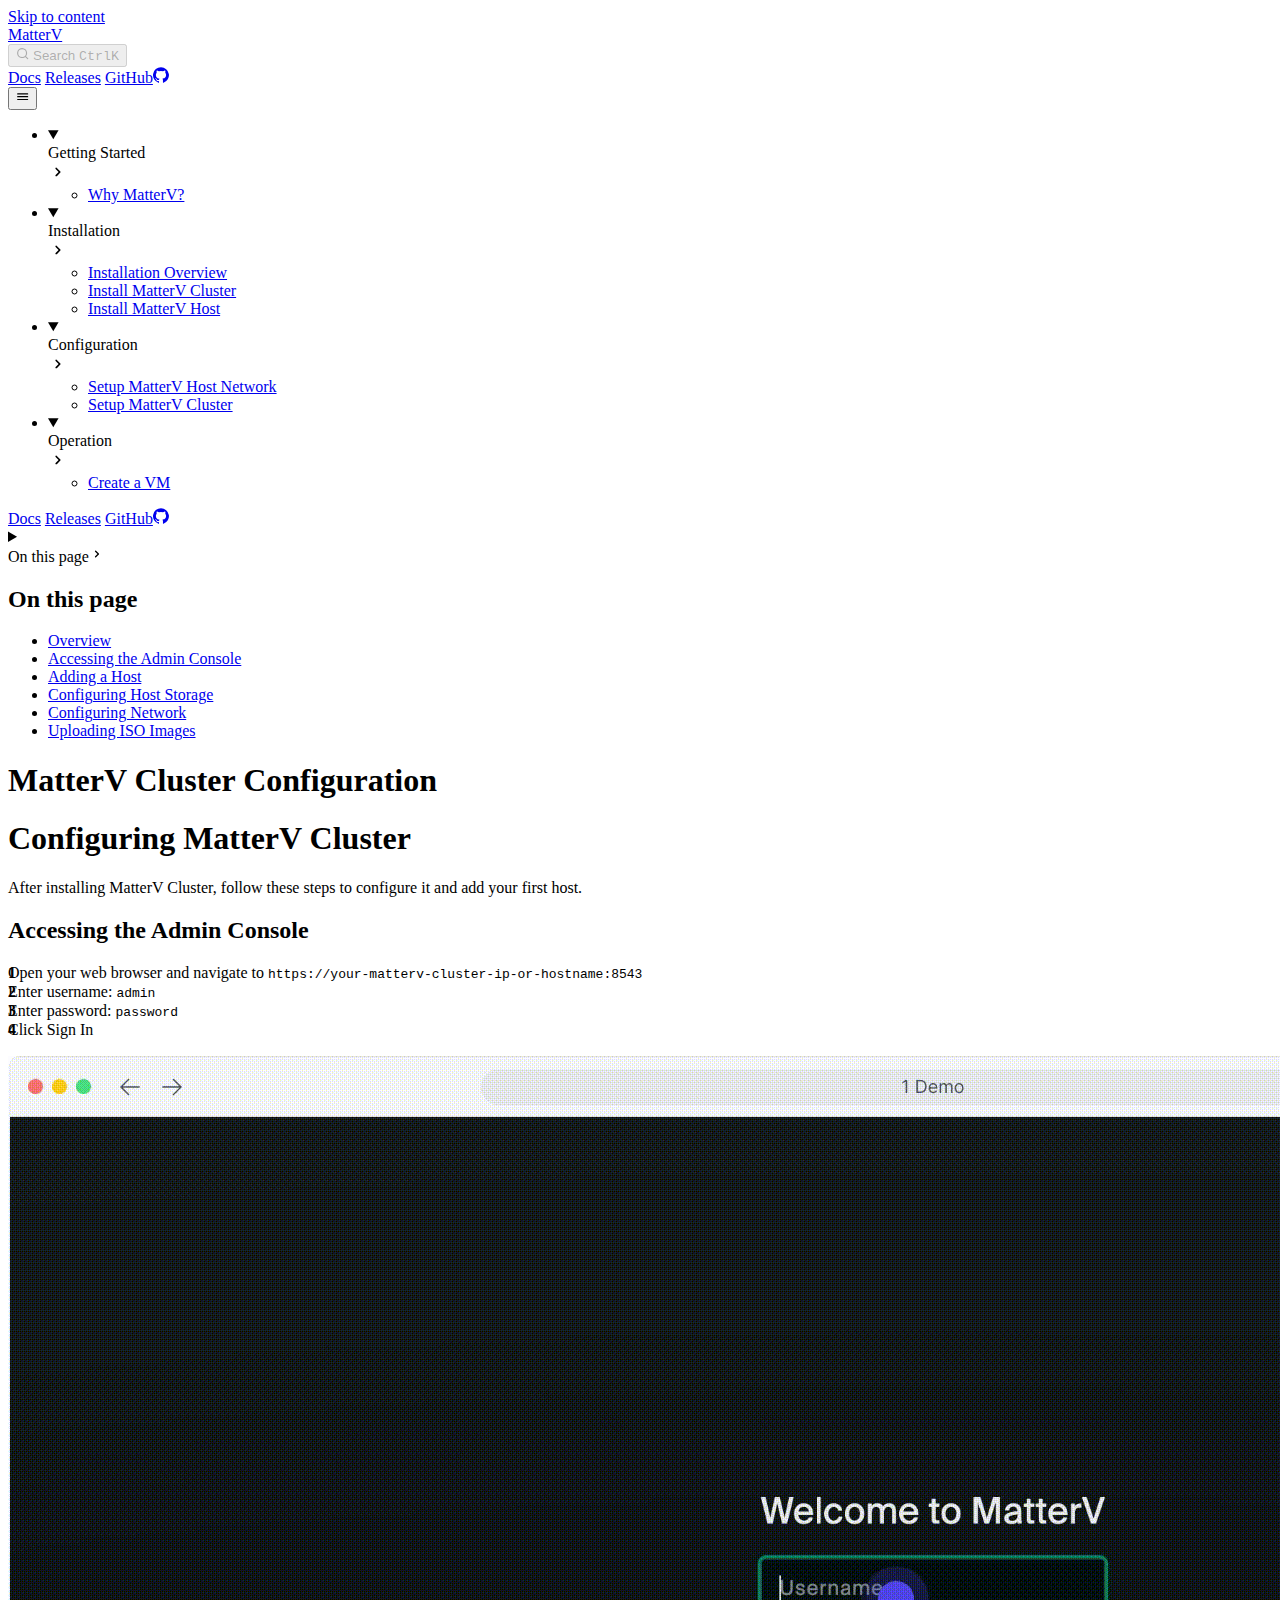
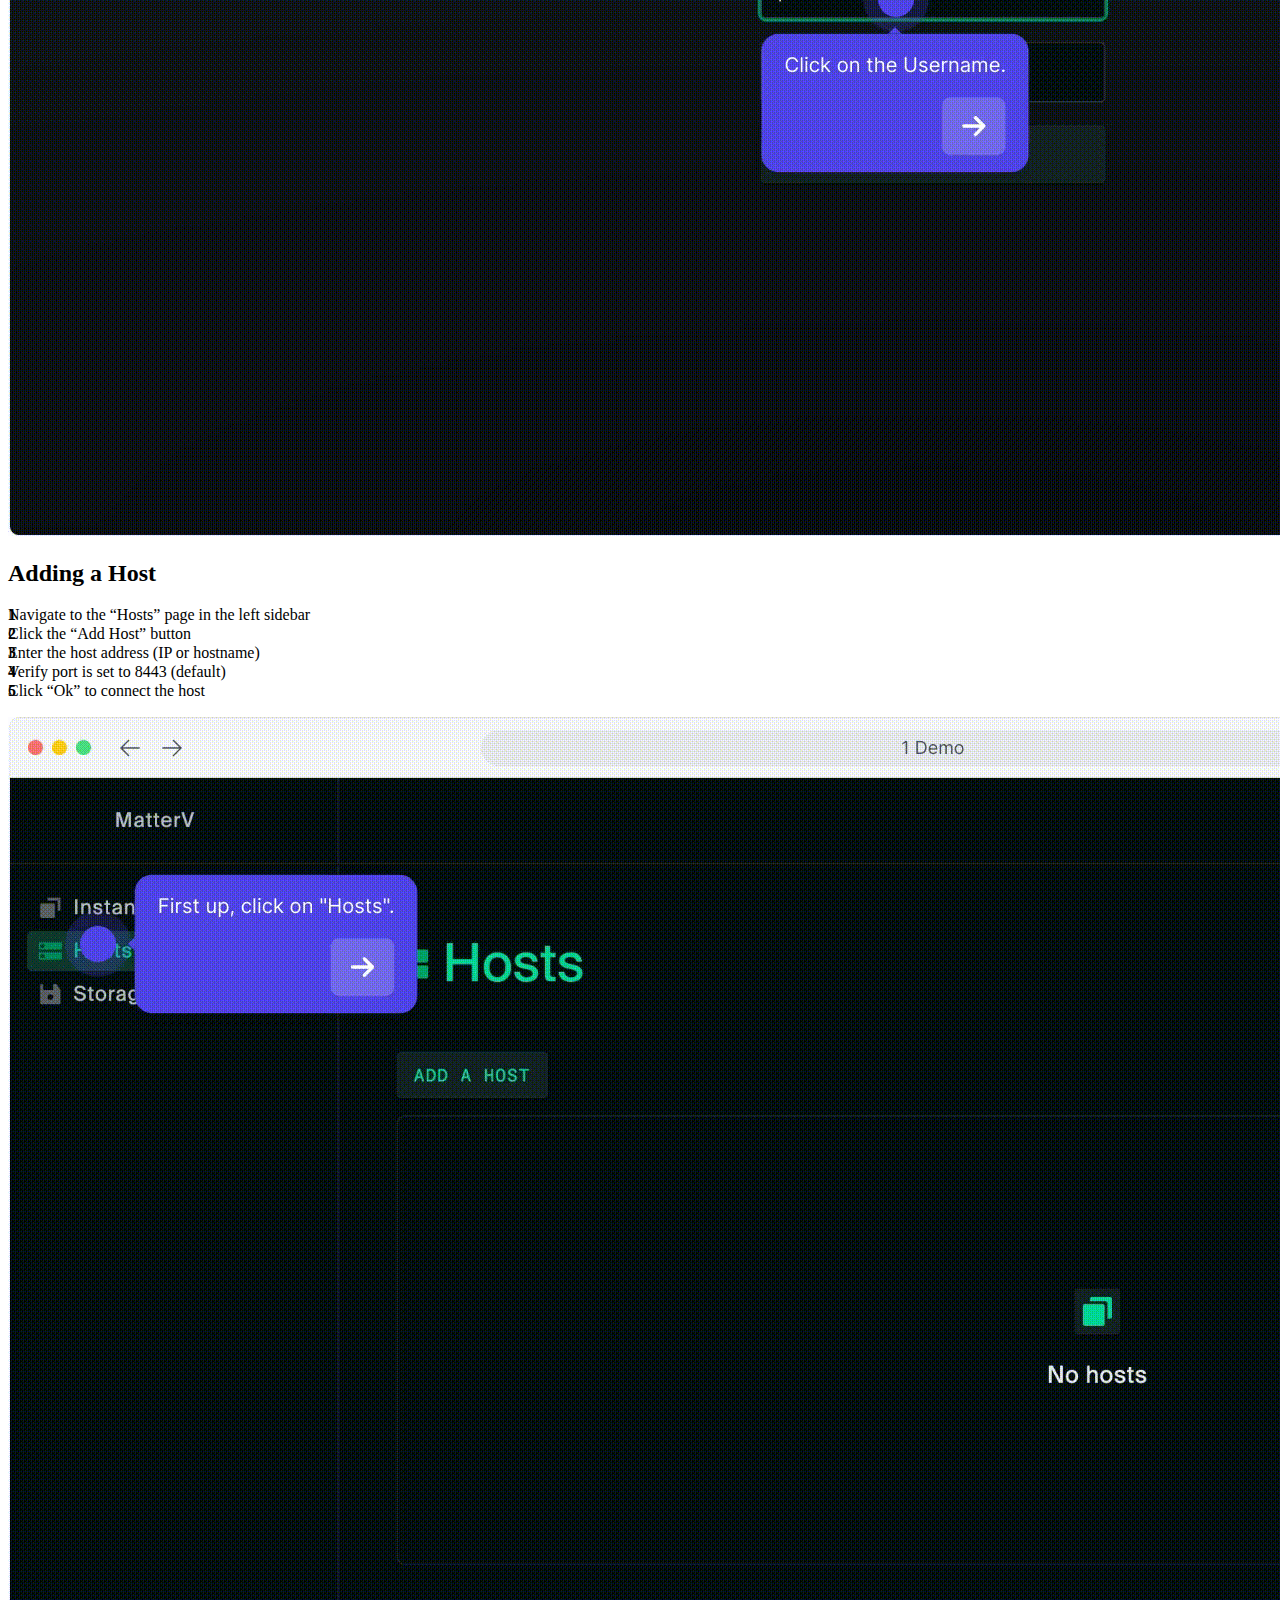
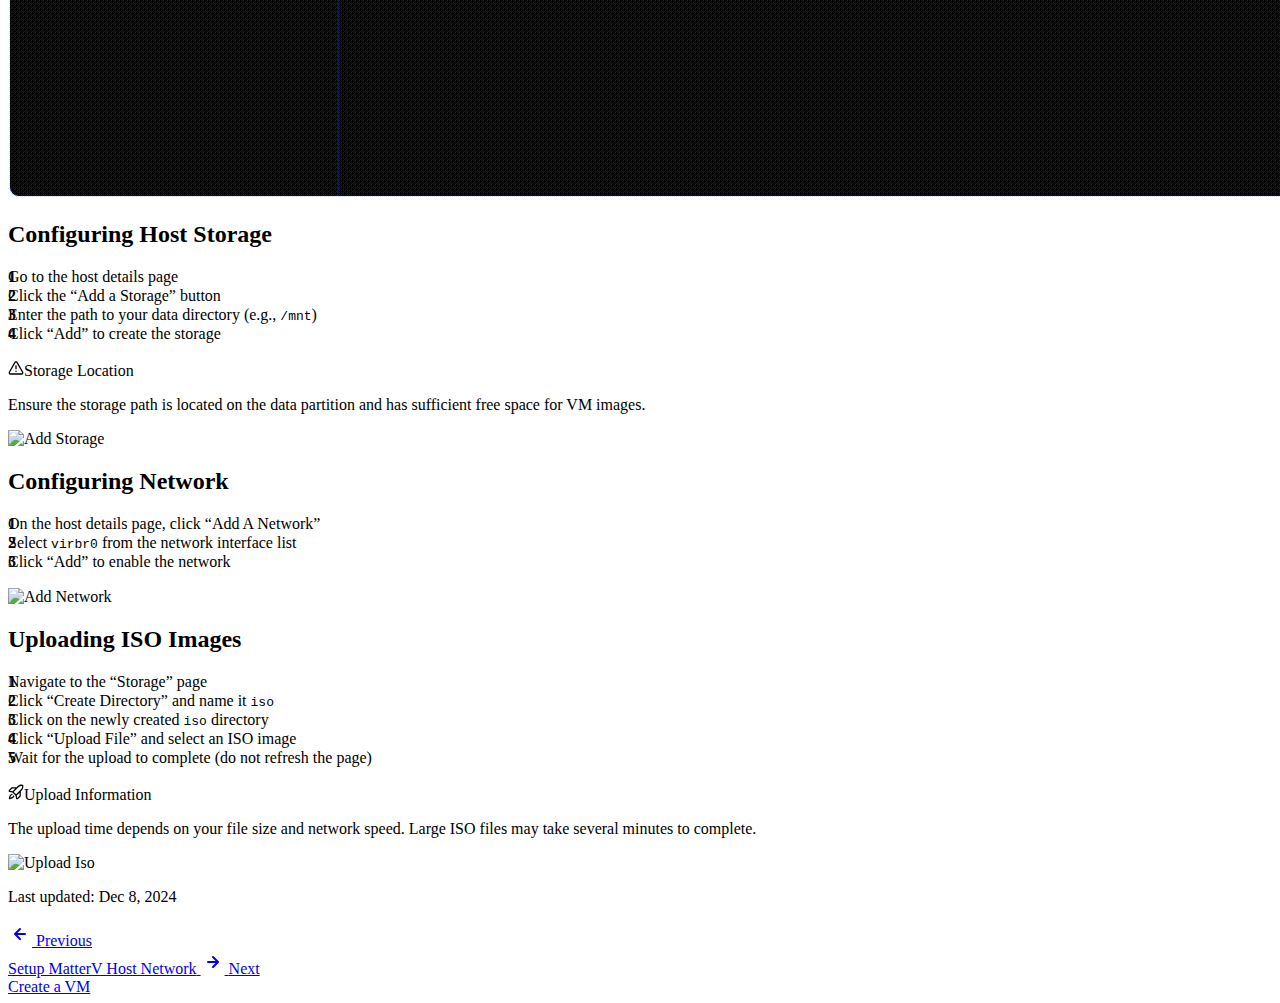
==== commit ca8ecb2b: "update" ====
--- a/en/configuration/cluster/index.html
+++ b/en/configuration/cluster/index.html
@@ -4,39 +4,15 @@
             gtag('js', new Date());
             gtag('config', 'G-SZSZH3XD84');
           </script><link rel="shortcut icon" href="/favicon.svg" type="image/svg+xml"/><meta name="generator" content="Astro v4.16.9"/><meta name="generator" content="Starlight v0.25.5"/><meta property="og:title" content="MatterV Cluster Configuration"/><meta property="og:type" content="article"/><meta property="og:url" content="https://matterv.com/en/configuration/cluster/"/><meta property="og:locale" content="en"/><meta property="og:description" content="Configure MatterV Cluster and add your first host"/><meta property="og:site_name" content="MatterV"/><meta name="twitter:card" content="summary_large_image"/><meta name="description" content="Configure MatterV Cluster and add your first host"/><script>
-	window.StarlightThemeProvider = (() => {
-		const storedTheme =
-			typeof localStorage !== 'undefined' && localStorage.getItem('starlight-theme');
-		const theme =
-			storedTheme ||
-			(window.matchMedia('(prefers-color-scheme: light)').matches ? 'light' : 'dark');
-		document.documentElement.dataset.theme = theme === 'light' ? 'light' : 'dark';
-		return {
-			updatePickers(theme = storedTheme || 'auto') {
-				document.querySelectorAll('starlight-theme-select').forEach((picker) => {
-					const select = picker.querySelector('select');
-					if (select) select.value = theme;
-					/** @type {HTMLTemplateElement | null} */
-					const tmpl = document.querySelector(`#theme-icons`);
-					const newIcon = tmpl && tmpl.content.querySelector('.' + theme);
-					if (newIcon) {
-						const oldIcon = picker.querySelector('svg.label-icon');
-						if (oldIcon) {
-							oldIcon.replaceChildren(...newIcon.cloneNode(true).childNodes);
-						}
-					}
-				});
-			},
-		};
-	})();
-</script><template id="theme-icons"><svg aria-hidden="true" class="light astro-c6vsoqas" width="16" height="16" viewBox="0 0 24 24" fill="currentColor" style="--sl-icon-size: 1em;"><path d="M5 12a1 1 0 0 0-1-1H3a1 1 0 0 0 0 2h1a1 1 0 0 0 1-1Zm.64 5-.71.71a1 1 0 0 0 0 1.41 1 1 0 0 0 1.41 0l.71-.71A1 1 0 0 0 5.64 17ZM12 5a1 1 0 0 0 1-1V3a1 1 0 0 0-2 0v1a1 1 0 0 0 1 1Zm5.66 2.34a1 1 0 0 0 .7-.29l.71-.71a1 1 0 1 0-1.41-1.41l-.66.71a1 1 0 0 0 0 1.41 1 1 0 0 0 .66.29Zm-12-.29a1 1 0 0 0 1.41 0 1 1 0 0 0 0-1.41l-.71-.71a1.004 1.004 0 1 0-1.43 1.41l.73.71ZM21 11h-1a1 1 0 0 0 0 2h1a1 1 0 0 0 0-2Zm-2.64 6A1 1 0 0 0 17 18.36l.71.71a1 1 0 0 0 1.41 0 1 1 0 0 0 0-1.41l-.76-.66ZM12 6.5a5.5 5.5 0 1 0 5.5 5.5A5.51 5.51 0 0 0 12 6.5Zm0 9a3.5 3.5 0 1 1 0-7 3.5 3.5 0 0 1 0 7Zm0 3.5a1 1 0 0 0-1 1v1a1 1 0 0 0 2 0v-1a1 1 0 0 0-1-1Z"/></svg> <svg aria-hidden="true" class="dark astro-c6vsoqas" width="16" height="16" viewBox="0 0 24 24" fill="currentColor" style="--sl-icon-size: 1em;"><path d="M21.64 13a1 1 0 0 0-1.05-.14 8.049 8.049 0 0 1-3.37.73 8.15 8.15 0 0 1-8.14-8.1 8.59 8.59 0 0 1 .25-2A1 1 0 0 0 8 2.36a10.14 10.14 0 1 0 14 11.69 1 1 0 0 0-.36-1.05Zm-9.5 6.69A8.14 8.14 0 0 1 7.08 5.22v.27a10.15 10.15 0 0 0 10.14 10.14 9.784 9.784 0 0 0 2.1-.22 8.11 8.11 0 0 1-7.18 4.32v-.04Z"/></svg> <svg aria-hidden="true" class="auto astro-c6vsoqas" width="16" height="16" viewBox="0 0 24 24" fill="currentColor" style="--sl-icon-size: 1em;"><path d="M21 14h-1V7a3 3 0 0 0-3-3H7a3 3 0 0 0-3 3v7H3a1 1 0 0 0-1 1v2a3 3 0 0 0 3 3h14a3 3 0 0 0 3-3v-2a1 1 0 0 0-1-1ZM6 7a1 1 0 0 1 1-1h10a1 1 0 0 1 1 1v7H6V7Zm14 10a1 1 0 0 1-1 1H5a1 1 0 0 1-1-1v-1h16v1Z"/></svg> </template><link rel="stylesheet" href="/assets/index.BDwxSCd8.css">
+  document.documentElement.dataset.theme = 'dark'
+</script><link rel="stylesheet" href="/assets/index.C3L7n8GB.css">
 <style>:root{--sl-badge-default-border: var(--sl-color-accent);--sl-badge-default-bg: var(--sl-color-accent-low);--sl-badge-default-text: #fff;--sl-badge-note-border: var(--sl-color-blue);--sl-badge-note-bg: var(--sl-color-blue-low);--sl-badge-note-text: #fff;--sl-badge-danger-border: var(--sl-color-red);--sl-badge-danger-bg: var(--sl-color-red-low);--sl-badge-danger-text: #fff;--sl-badge-success-border: var(--sl-color-green);--sl-badge-success-bg: var(--sl-color-green-low);--sl-badge-success-text: #fff;--sl-badge-caution-border: var(--sl-color-orange);--sl-badge-caution-bg: var(--sl-color-orange-low);--sl-badge-caution-text: #fff;--sl-badge-tip-border: var(--sl-color-purple);--sl-badge-tip-bg: var(--sl-color-purple-low);--sl-badge-tip-text: #fff}[data-theme=light]:root{--sl-badge-default-bg: var(--sl-color-accent-high);--sl-badge-note-bg: var(--sl-color-blue-high);--sl-badge-danger-bg: var(--sl-color-red-high);--sl-badge-success-bg: var(--sl-color-green-high);--sl-badge-caution-bg: var(--sl-color-orange-high);--sl-badge-tip-bg: var(--sl-color-purple-high)}.sl-badge:where(.astro-avdet4wd){display:inline-block;border:1px solid var(--sl-color-border-badge);border-radius:.25rem;font-family:var(--sl-font-system-mono);line-height:normal;color:var(--sl-color-text-badge);background-color:var(--sl-color-bg-badge);overflow-wrap:anywhere}.sidebar-content .sl-badge:where(.astro-avdet4wd){line-height:1;font-size:var(--sl-text-xs);padding:.125rem .375rem}.sidebar-content a[aria-current=page]>.sl-badge:where(.astro-avdet4wd){--sl-color-bg-badge: transparent;--sl-color-border-badge: currentColor;color:inherit}.default:where(.astro-avdet4wd){--sl-color-bg-badge: var(--sl-badge-default-bg);--sl-color-border-badge: var(--sl-badge-default-border);--sl-color-text-badge: var(--sl-badge-default-text)}.note:where(.astro-avdet4wd){--sl-color-bg-badge: var(--sl-badge-note-bg);--sl-color-border-badge: var(--sl-badge-note-border);--sl-color-text-badge: var(--sl-badge-note-text)}.danger:where(.astro-avdet4wd){--sl-color-bg-badge: var(--sl-badge-danger-bg);--sl-color-border-badge: var(--sl-badge-danger-border);--sl-color-text-badge: var(--sl-badge-danger-text)}.success:where(.astro-avdet4wd){--sl-color-bg-badge: var(--sl-badge-success-bg);--sl-color-border-badge: var(--sl-badge-success-border);--sl-color-text-badge: var(--sl-badge-success-text)}.tip:where(.astro-avdet4wd){--sl-color-bg-badge: var(--sl-badge-tip-bg);--sl-color-border-badge: var(--sl-badge-tip-border);--sl-color-text-badge: var(--sl-badge-tip-text)}.caution:where(.astro-avdet4wd){--sl-color-bg-badge: var(--sl-badge-caution-bg);--sl-color-border-badge: var(--sl-badge-caution-border);--sl-color-text-badge: var(--sl-badge-caution-text)}.small:where(.astro-avdet4wd){font-size:var(--sl-text-xs);padding:.125rem .25rem}.medium:where(.astro-avdet4wd){font-size:var(--sl-text-sm);padding:.175rem .35rem}.large:where(.astro-avdet4wd){font-size:var(--sl-text-base);padding:.225rem .45rem}.sl-markdown-content :is(h1,h2,h3,h4,h5,h6) .sl-badge:where(.astro-avdet4wd){vertical-align:middle}
 .card-grid:where(.astro-zntqmydn){display:grid;gap:1rem}.card-grid:where(.astro-zntqmydn)>*{margin-top:0!important}@media (min-width: 50rem){.card-grid:where(.astro-zntqmydn){grid-template-columns:1fr 1fr;gap:1.5rem}.stagger:where(.astro-zntqmydn){--stagger-height: 5rem;padding-bottom:var(--stagger-height)}.stagger:where(.astro-zntqmydn)>*:nth-child(2n){transform:translateY(var(--stagger-height))}}
 .card:where(.astro-v5tidmuc){--sl-card-border: var(--sl-color-purple);--sl-card-bg: var(--sl-color-purple-low);border:1px solid var(--sl-color-gray-5);background-color:var(--sl-color-black);padding:clamp(1rem,calc(.125rem + 3vw),2.5rem);flex-direction:column;gap:clamp(.5rem,calc(.125rem + 1vw),1rem)}.card:where(.astro-v5tidmuc):nth-child(4n+1){--sl-card-border: var(--sl-color-orange);--sl-card-bg: var(--sl-color-orange-low)}.card:where(.astro-v5tidmuc):nth-child(4n+3){--sl-card-border: var(--sl-color-green);--sl-card-bg: var(--sl-color-green-low)}.card:where(.astro-v5tidmuc):nth-child(4n+4){--sl-card-border: var(--sl-color-red);--sl-card-bg: var(--sl-color-red-low)}.card:where(.astro-v5tidmuc):nth-child(4n+5){--sl-card-border: var(--sl-color-blue);--sl-card-bg: var(--sl-color-blue-low)}.title:where(.astro-v5tidmuc){font-weight:600;font-size:var(--sl-text-h4);color:var(--sl-color-white);line-height:var(--sl-line-height-headings);gap:1rem;align-items:center}.card:where(.astro-v5tidmuc) .icon:where(.astro-v5tidmuc){border:1px solid var(--sl-card-border);background-color:var(--sl-card-bg);padding:.2em;border-radius:.25rem}.card:where(.astro-v5tidmuc) .body:where(.astro-v5tidmuc){margin:0;font-size:clamp(var(--sl-text-sm),calc(.5rem + 1vw),var(--sl-text-body))}
 svg:where(.astro-c6vsoqas){color:var(--sl-icon-color);font-size:var(--sl-icon-size, 1em);width:1em;height:1em}
 starlight-tabs:where(.astro-esqgolmp){display:block}.tablist-wrapper:where(.astro-esqgolmp){overflow-x:auto}:where(.astro-esqgolmp)[role=tablist]{display:flex;list-style:none;border-bottom:2px solid var(--sl-color-gray-5);padding:0}.tab:where(.astro-esqgolmp){margin-bottom:-2px}.tab:where(.astro-esqgolmp)>:where(.astro-esqgolmp)[role=tab]{display:flex;align-items:center;gap:.5rem;padding:0 1.25rem;text-decoration:none;border-bottom:2px solid var(--sl-color-gray-5);color:var(--sl-color-gray-3);outline-offset:var(--sl-outline-offset-inside);overflow-wrap:initial}.tab:where(.astro-esqgolmp) :where(.astro-esqgolmp)[role=tab][aria-selected=true]{color:var(--sl-color-white);border-color:var(--sl-color-text-accent);font-weight:600}.tablist-wrapper:where(.astro-esqgolmp)~[role=tabpanel]{margin-top:1rem}
 .sl-steps{--bullet-size: calc(var(--sl-line-height) * 1rem);--bullet-margin: .375rem;list-style:none;counter-reset:steps-counter var(--sl-steps-start, 0);padding-inline-start:0}.sl-steps>li{counter-increment:steps-counter;position:relative;padding-inline-start:calc(var(--bullet-size) + 1rem);padding-bottom:1px;min-height:calc(var(--bullet-size) + var(--bullet-margin))}.sl-steps>li+li{margin-top:0}.sl-steps>li:before{content:counter(steps-counter);position:absolute;top:0;inset-inline-start:0;width:var(--bullet-size);height:var(--bullet-size);line-height:var(--bullet-size);font-size:var(--sl-text-xs);font-weight:600;text-align:center;color:var(--sl-color-white);background-color:var(--sl-color-gray-6);border-radius:99rem;box-shadow:inset 0 0 0 1px var(--sl-color-gray-5)}.sl-steps>li:not(:last-of-type):after{--guide-width: 1px;content:"";position:absolute;top:calc(var(--bullet-size) + var(--bullet-margin));bottom:var(--bullet-margin);inset-inline-start:calc((var(--bullet-size) - var(--guide-width)) / 2);width:var(--guide-width);background-color:var(--sl-color-hairline-light)}.sl-steps>li>:first-child{--lh: calc(1em * var(--sl-line-height));--shift-y: calc(.5 * (var(--bullet-size) - var(--lh)));transform:translateY(var(--shift-y));margin-bottom:var(--shift-y)}.sl-steps>li>:first-child:where(h1,h2,h3,h4,h5,h6){--lh: calc(1em * var(--sl-line-height-headings))}@supports (--prop: 1lh){.sl-steps>li>:first-child{--lh: 1lh}}
-</style><script type="module" src="/assets/hoisted.BNtPkGAb.js"></script>
+</style><script type="module" src="/assets/hoisted.Bn3AlrAQ.js"></script>
 <script type="module" src="/assets/page.7qqag-5g.js"></script><script src="/assets/Tabs.astro_astro_type_script_index_0_lang.CCIyraCc.js" type="module"></script></head> <body class="astro-bguv2lll"> <a href="#_top" class="astro-7q3lir66">Skip to content</a>  <div class="page sl-flex astro-vrdttmbt"> <header class="header astro-vrdttmbt"><div class="header sl-flex astro-kmkmnagf"> <div class="title-wrapper sl-flex astro-kmkmnagf"> <a href="/" class="site-title sl-flex astro-m46x6ez3">  <span class="astro-m46x6ez3"> MatterV </span> </a>  </div> <div class="sl-flex astro-kmkmnagf"> <site-search data-translations="{&#34;placeholder&#34;:&#34;Search&#34;}" class="astro-v37mnknz"> <button data-open-modal disabled aria-label="Search" aria-keyshortcuts="Control+K" class="astro-v37mnknz"> <svg aria-hidden="true" class="astro-v37mnknz astro-c6vsoqas" width="16" height="16" viewBox="0 0 24 24" fill="currentColor" style="--sl-icon-size: 1em;"><path d="M21.71 20.29 18 16.61A9 9 0 1 0 16.61 18l3.68 3.68a.999.999 0 0 0 1.42 0 1 1 0 0 0 0-1.39ZM11 18a7 7 0 1 1 0-14 7 7 0 0 1 0 14Z"/></svg>  <span class="sl-hidden md:sl-block astro-v37mnknz" aria-hidden="true">Search</span> <kbd class="sl-hidden md:sl-flex astro-v37mnknz" style="display: none;"> <kbd class="astro-v37mnknz">Ctrl</kbd><kbd class="astro-v37mnknz">K</kbd> </kbd> </button> <dialog style="padding:0" aria-label="Search" class="astro-v37mnknz"> <div class="dialog-frame sl-flex astro-v37mnknz">  <button data-close-modal class="sl-flex md:sl-hidden astro-v37mnknz"> Cancel </button> <div class="search-container astro-v37mnknz"> <div id="starlight__search" class="astro-v37mnknz"></div> </div> </div> </dialog> </site-search>  <script>
 	(() => {
 		const openBtn = document.querySelector('button[data-open-modal]');
@@ -49,11 +25,11 @@
 		}
 		shortcut.style.display = '';
 	})();
-</script>    </div> <div class="sl-hidden md:sl-flex right-group astro-kmkmnagf"> <div class="sl-flex social-icons astro-kmkmnagf">  </div> <starlight-theme-select>  <label style="--sl-select-width: 6.25em" class="astro-4yphtoen"> <span class="sr-only astro-4yphtoen">Select theme</span> <svg aria-hidden="true" class="icon label-icon astro-4yphtoen astro-c6vsoqas" width="16" height="16" viewBox="0 0 24 24" fill="currentColor" style="--sl-icon-size: 1em;"><path d="M21 14h-1V7a3 3 0 0 0-3-3H7a3 3 0 0 0-3 3v7H3a1 1 0 0 0-1 1v2a3 3 0 0 0 3 3h14a3 3 0 0 0 3-3v-2a1 1 0 0 0-1-1ZM6 7a1 1 0 0 1 1-1h10a1 1 0 0 1 1 1v7H6V7Zm14 10a1 1 0 0 1-1 1H5a1 1 0 0 1-1-1v-1h16v1Z"/></svg>  <select value="auto" class="astro-4yphtoen"> <option value="dark" class="astro-4yphtoen">Dark</option><option value="light" class="astro-4yphtoen">Light</option><option value="auto" selected class="astro-4yphtoen">Auto</option> </select> <svg aria-hidden="true" class="icon caret astro-4yphtoen astro-c6vsoqas" width="16" height="16" viewBox="0 0 24 24" fill="currentColor" style="--sl-icon-size: 1em;"><path d="M17 9.17a1 1 0 0 0-1.41 0L12 12.71 8.46 9.17a1 1 0 1 0-1.41 1.42l4.24 4.24a1.002 1.002 0 0 0 1.42 0L17 10.59a1.002 1.002 0 0 0 0-1.42Z"/></svg>  </label>  </starlight-theme-select>  <script>
-	StarlightThemeProvider.updatePickers();
-</script>   </div> </div> </header> <nav class="sidebar astro-vrdttmbt" aria-label="Main"> <starlight-menu-button class="astro-jif73yzw"> <button aria-expanded="false" aria-label="Menu" aria-controls="starlight__sidebar" class="sl-flex md:sl-hidden astro-jif73yzw"> <svg aria-hidden="true" class="astro-jif73yzw astro-c6vsoqas" width="16" height="16" viewBox="0 0 24 24" fill="currentColor" style="--sl-icon-size: 1em;"><path d="M3 8h18a1 1 0 1 0 0-2H3a1 1 0 0 0 0 2Zm18 8H3a1 1 0 0 0 0 2h18a1 1 0 0 0 0-2Zm0-5H3a1 1 0 0 0 0 2h18a1 1 0 0 0 0-2Z"/></svg>  </button> </starlight-menu-button>    <div id="starlight__sidebar" class="sidebar-pane astro-vrdttmbt"> <div class="sidebar-content sl-flex astro-vrdttmbt"> <ul class="top-level astro-3ii7xxms"> <li class="astro-3ii7xxms"> <details open class="astro-3ii7xxms"> <summary class="astro-3ii7xxms"> <div class="group-label astro-3ii7xxms"> <span class="large astro-3ii7xxms">Getting Started</span>  </div> <svg aria-hidden="true" class="caret astro-3ii7xxms astro-c6vsoqas" width="16" height="16" viewBox="0 0 24 24" fill="currentColor" style="--sl-icon-size: 1.25rem;"><path d="m14.83 11.29-4.24-4.24a1 1 0 1 0-1.42 1.41L12.71 12l-3.54 3.54a1 1 0 0 0 0 1.41 1 1 0 0 0 .71.29 1 1 0 0 0 .71-.29l4.24-4.24a1.002 1.002 0 0 0 0-1.42Z"/></svg>  </summary> <ul class="astro-3ii7xxms"> <li class="astro-3ii7xxms"> <a href="/en/getting-started/matterv" class="astro-3ii7xxms"> <span class="astro-3ii7xxms">Why MatterV?</span>  </a> </li> </ul>  </details> </li><li class="astro-3ii7xxms"> <details open class="astro-3ii7xxms"> <summary class="astro-3ii7xxms"> <div class="group-label astro-3ii7xxms"> <span class="large astro-3ii7xxms">Installation</span>  </div> <svg aria-hidden="true" class="caret astro-3ii7xxms astro-c6vsoqas" width="16" height="16" viewBox="0 0 24 24" fill="currentColor" style="--sl-icon-size: 1.25rem;"><path d="m14.83 11.29-4.24-4.24a1 1 0 1 0-1.42 1.41L12.71 12l-3.54 3.54a1 1 0 0 0 0 1.41 1 1 0 0 0 .71.29 1 1 0 0 0 .71-.29l4.24-4.24a1.002 1.002 0 0 0 0-1.42Z"/></svg>  </summary> <ul class="astro-3ii7xxms"> <li class="astro-3ii7xxms"> <a href="/en/installation/install-overview" class="astro-3ii7xxms"> <span class="astro-3ii7xxms">Installation Overview</span>  </a> </li><li class="astro-3ii7xxms"> <a href="/en/installation/install-cluster" class="astro-3ii7xxms"> <span class="astro-3ii7xxms">Install MatterV Cluster</span>  </a> </li><li class="astro-3ii7xxms"> <a href="/en/installation/install-host" class="astro-3ii7xxms"> <span class="astro-3ii7xxms">Install MatterV Host</span>  </a> </li> </ul>  </details> </li><li class="astro-3ii7xxms"> <details open class="astro-3ii7xxms"> <summary class="astro-3ii7xxms"> <div class="group-label astro-3ii7xxms"> <span class="large astro-3ii7xxms">Configuration</span>  </div> <svg aria-hidden="true" class="caret astro-3ii7xxms astro-c6vsoqas" width="16" height="16" viewBox="0 0 24 24" fill="currentColor" style="--sl-icon-size: 1.25rem;"><path d="m14.83 11.29-4.24-4.24a1 1 0 1 0-1.42 1.41L12.71 12l-3.54 3.54a1 1 0 0 0 0 1.41 1 1 0 0 0 .71.29 1 1 0 0 0 .71-.29l4.24-4.24a1.002 1.002 0 0 0 0-1.42Z"/></svg>  </summary> <ul class="astro-3ii7xxms"> <li class="astro-3ii7xxms"> <a href="/en/configuration/network" class="astro-3ii7xxms"> <span class="astro-3ii7xxms">Setup MatterV Host Network</span>  </a> </li><li class="astro-3ii7xxms"> <a href="/en/configuration/cluster" aria-current="page" class="astro-3ii7xxms"> <span class="astro-3ii7xxms">Setup MatterV Cluster</span>  </a> </li> </ul>  </details> </li><li class="astro-3ii7xxms"> <details open class="astro-3ii7xxms"> <summary class="astro-3ii7xxms"> <div class="group-label astro-3ii7xxms"> <span class="large astro-3ii7xxms">Operation</span>  </div> <svg aria-hidden="true" class="caret astro-3ii7xxms astro-c6vsoqas" width="16" height="16" viewBox="0 0 24 24" fill="currentColor" style="--sl-icon-size: 1.25rem;"><path d="m14.83 11.29-4.24-4.24a1 1 0 1 0-1.42 1.41L12.71 12l-3.54 3.54a1 1 0 0 0 0 1.41 1 1 0 0 0 .71.29 1 1 0 0 0 .71-.29l4.24-4.24a1.002 1.002 0 0 0 0-1.42Z"/></svg>  </summary> <ul class="astro-3ii7xxms"> <li class="astro-3ii7xxms"> <a href="/en/operation/create-vm" class="astro-3ii7xxms"> <span class="astro-3ii7xxms">Create a VM</span>  </a> </li> </ul>  </details> </li> </ul>  <div class="md:sl-hidden"> <div class="mobile-preferences sl-flex astro-wu23bvmt"> <div class="sl-flex social-icons astro-wu23bvmt">  </div> <starlight-theme-select>  <label style="--sl-select-width: 6.25em" class="astro-4yphtoen"> <span class="sr-only astro-4yphtoen">Select theme</span> <svg aria-hidden="true" class="icon label-icon astro-4yphtoen astro-c6vsoqas" width="16" height="16" viewBox="0 0 24 24" fill="currentColor" style="--sl-icon-size: 1em;"><path d="M21 14h-1V7a3 3 0 0 0-3-3H7a3 3 0 0 0-3 3v7H3a1 1 0 0 0-1 1v2a3 3 0 0 0 3 3h14a3 3 0 0 0 3-3v-2a1 1 0 0 0-1-1ZM6 7a1 1 0 0 1 1-1h10a1 1 0 0 1 1 1v7H6V7Zm14 10a1 1 0 0 1-1 1H5a1 1 0 0 1-1-1v-1h16v1Z"/></svg>  <select value="auto" class="astro-4yphtoen"> <option value="dark" class="astro-4yphtoen">Dark</option><option value="light" class="astro-4yphtoen">Light</option><option value="auto" selected class="astro-4yphtoen">Auto</option> </select> <svg aria-hidden="true" class="icon caret astro-4yphtoen astro-c6vsoqas" width="16" height="16" viewBox="0 0 24 24" fill="currentColor" style="--sl-icon-size: 1em;"><path d="M17 9.17a1 1 0 0 0-1.41 0L12 12.71 8.46 9.17a1 1 0 1 0-1.41 1.42l4.24 4.24a1.002 1.002 0 0 0 1.42 0L17 10.59a1.002 1.002 0 0 0 0-1.42Z"/></svg>  </label>  </starlight-theme-select>  <script>
-	StarlightThemeProvider.updatePickers();
-</script>   </div>  </div> </div> </div> </nav> <div class="main-frame astro-vrdttmbt">  <div class="lg:sl-flex astro-67yu43on"> <aside class="right-sidebar-container astro-67yu43on"> <div class="right-sidebar astro-67yu43on"> <div class="lg:sl-hidden astro-pb3aqygn"><mobile-starlight-toc data-min-h="2" data-max-h="3" class="astro-doynk5tl"><nav aria-labelledby="starlight__on-this-page--mobile" class="astro-doynk5tl"><details id="starlight__mobile-toc" class="astro-doynk5tl"><summary id="starlight__on-this-page--mobile" class="sl-flex astro-doynk5tl"><div class="toggle sl-flex astro-doynk5tl">On this page<svg aria-hidden="true" class="caret astro-doynk5tl astro-c6vsoqas" width="16" height="16" viewBox="0 0 24 24" fill="currentColor" style="--sl-icon-size: 1rem;"><path d="m14.83 11.29-4.24-4.24a1 1 0 1 0-1.42 1.41L12.71 12l-3.54 3.54a1 1 0 0 0 0 1.41 1 1 0 0 0 .71.29 1 1 0 0 0 .71-.29l4.24-4.24a1.002 1.002 0 0 0 0-1.42Z"/></svg> </div><span class="display-current astro-doynk5tl"></span></summary><div class="dropdown astro-doynk5tl"><ul class="isMobile astro-g2bywc46" style="--depth: 0;"> <li class="astro-g2bywc46" style="--depth: 0;"> <a href="#_top" class="astro-g2bywc46" style="--depth: 0;"> <span class="astro-g2bywc46" style="--depth: 0;">Overview</span> </a>  </li><li class="astro-g2bywc46" style="--depth: 0;"> <a href="#accessing-the-admin-console" class="astro-g2bywc46" style="--depth: 0;"> <span class="astro-g2bywc46" style="--depth: 0;">Accessing the Admin Console</span> </a>  </li><li class="astro-g2bywc46" style="--depth: 0;"> <a href="#adding-a-host" class="astro-g2bywc46" style="--depth: 0;"> <span class="astro-g2bywc46" style="--depth: 0;">Adding a Host</span> </a>  </li><li class="astro-g2bywc46" style="--depth: 0;"> <a href="#configuring-host-storage" class="astro-g2bywc46" style="--depth: 0;"> <span class="astro-g2bywc46" style="--depth: 0;">Configuring Host Storage</span> </a>  </li><li class="astro-g2bywc46" style="--depth: 0;"> <a href="#configuring-network" class="astro-g2bywc46" style="--depth: 0;"> <span class="astro-g2bywc46" style="--depth: 0;">Configuring Network</span> </a>  </li><li class="astro-g2bywc46" style="--depth: 0;"> <a href="#uploading-iso-images" class="astro-g2bywc46" style="--depth: 0;"> <span class="astro-g2bywc46" style="--depth: 0;">Uploading ISO Images</span> </a>  </li> </ul> </div></details></nav></mobile-starlight-toc></div><div class="right-sidebar-panel sl-hidden lg:sl-block astro-pb3aqygn"><div class="sl-container astro-pb3aqygn"><starlight-toc data-min-h="2" data-max-h="3"><nav aria-labelledby="starlight__on-this-page"><h2 id="starlight__on-this-page">On this page</h2><ul class="astro-g2bywc46" style="--depth: 0;"> <li class="astro-g2bywc46" style="--depth: 0;"> <a href="#_top" class="astro-g2bywc46" style="--depth: 0;"> <span class="astro-g2bywc46" style="--depth: 0;">Overview</span> </a>  </li><li class="astro-g2bywc46" style="--depth: 0;"> <a href="#accessing-the-admin-console" class="astro-g2bywc46" style="--depth: 0;"> <span class="astro-g2bywc46" style="--depth: 0;">Accessing the Admin Console</span> </a>  </li><li class="astro-g2bywc46" style="--depth: 0;"> <a href="#adding-a-host" class="astro-g2bywc46" style="--depth: 0;"> <span class="astro-g2bywc46" style="--depth: 0;">Adding a Host</span> </a>  </li><li class="astro-g2bywc46" style="--depth: 0;"> <a href="#configuring-host-storage" class="astro-g2bywc46" style="--depth: 0;"> <span class="astro-g2bywc46" style="--depth: 0;">Configuring Host Storage</span> </a>  </li><li class="astro-g2bywc46" style="--depth: 0;"> <a href="#configuring-network" class="astro-g2bywc46" style="--depth: 0;"> <span class="astro-g2bywc46" style="--depth: 0;">Configuring Network</span> </a>  </li><li class="astro-g2bywc46" style="--depth: 0;"> <a href="#uploading-iso-images" class="astro-g2bywc46" style="--depth: 0;"> <span class="astro-g2bywc46" style="--depth: 0;">Uploading ISO Images</span> </a>  </li> </ul> </nav></starlight-toc></div></div> </div> </aside> <div class="main-pane astro-67yu43on">  <main data-pagefind-body lang="en" dir="ltr" class="astro-bguv2lll">    <div class="content-panel astro-7nkwcw3z"> <div class="sl-container astro-7nkwcw3z"> <h1 id="_top" class="astro-j6tvhyss">MatterV Cluster Configuration</h1>  </div> </div>  <div class="content-panel astro-7nkwcw3z"> <div class="sl-container astro-7nkwcw3z"> <div class="sl-markdown-content"> <h1 id="configuring-matterv-cluster">Configuring MatterV Cluster</h1>
+</script>    </div> <div class="sl-hidden md:sl-flex right-group astro-kmkmnagf"> <div class="sl-flex social-icons astro-kmkmnagf"> <a href="/en/getting-started/matterv" class="text-black hover:text-gray-700 dark:text-white dark:hover:text-gray-300 no-underline">Docs</a> <a href="https://github.com/matterv/matterv/releases/tag/v0.6.0" class="text-black hover:text-gray-700 dark:text-white dark:hover:text-gray-300 no-underline">Releases</a> <a href="https://github.com/matterv/matterv" rel="me" class="sl-flex text-black hover:text-gray-700 dark:text-white dark:hover:text-gray-300 no-underline"><span class="sr-only">GitHub</span><svg aria-hidden="true" class="" width="16" height="16" viewBox="0 0 24 24" fill="currentColor" style="--sl-icon-size: 1em;"><path d="M12 .3a12 12 0 0 0-3.8 23.38c.6.12.83-.26.83-.57L9 21.07c-3.34.72-4.04-1.61-4.04-1.61-.55-1.39-1.34-1.76-1.34-1.76-1.08-.74.09-.73.09-.73 1.2.09 1.83 1.24 1.83 1.24 1.08 1.83 2.81 1.3 3.5 1 .1-.78.42-1.31.76-1.61-2.67-.3-5.47-1.33-5.47-5.93 0-1.31.47-2.38 1.24-3.22-.14-.3-.54-1.52.1-3.18 0 0 1-.32 3.3 1.23a11.5 11.5 0 0 1 6 0c2.28-1.55 3.29-1.23 3.29-1.23.64 1.66.24 2.88.12 3.18a4.65 4.65 0 0 1 1.23 3.22c0 4.61-2.8 5.63-5.48 5.92.42.36.81 1.1.81 2.22l-.01 3.29c0 .31.2.69.82.57A12 12 0 0 0 12 .3Z"></path></svg> </a> </div> <script>
+  document.documentElement.dataset.theme = 'dark'
+</script>  </div> </div> </header> <nav class="sidebar astro-vrdttmbt" aria-label="Main"> <starlight-menu-button class="astro-jif73yzw"> <button aria-expanded="false" aria-label="Menu" aria-controls="starlight__sidebar" class="sl-flex md:sl-hidden astro-jif73yzw"> <svg aria-hidden="true" class="astro-jif73yzw astro-c6vsoqas" width="16" height="16" viewBox="0 0 24 24" fill="currentColor" style="--sl-icon-size: 1em;"><path d="M3 8h18a1 1 0 1 0 0-2H3a1 1 0 0 0 0 2Zm18 8H3a1 1 0 0 0 0 2h18a1 1 0 0 0 0-2Zm0-5H3a1 1 0 0 0 0 2h18a1 1 0 0 0 0-2Z"/></svg>  </button> </starlight-menu-button>    <div id="starlight__sidebar" class="sidebar-pane astro-vrdttmbt"> <div class="sidebar-content sl-flex astro-vrdttmbt"> <ul class="top-level astro-3ii7xxms"> <li class="astro-3ii7xxms"> <details open class="astro-3ii7xxms"> <summary class="astro-3ii7xxms"> <div class="group-label astro-3ii7xxms"> <span class="large astro-3ii7xxms">Getting Started</span>  </div> <svg aria-hidden="true" class="caret astro-3ii7xxms astro-c6vsoqas" width="16" height="16" viewBox="0 0 24 24" fill="currentColor" style="--sl-icon-size: 1.25rem;"><path d="m14.83 11.29-4.24-4.24a1 1 0 1 0-1.42 1.41L12.71 12l-3.54 3.54a1 1 0 0 0 0 1.41 1 1 0 0 0 .71.29 1 1 0 0 0 .71-.29l4.24-4.24a1.002 1.002 0 0 0 0-1.42Z"/></svg>  </summary> <ul class="astro-3ii7xxms"> <li class="astro-3ii7xxms"> <a href="/en/getting-started/matterv" class="astro-3ii7xxms"> <span class="astro-3ii7xxms">Why MatterV?</span>  </a> </li> </ul>  </details> </li><li class="astro-3ii7xxms"> <details open class="astro-3ii7xxms"> <summary class="astro-3ii7xxms"> <div class="group-label astro-3ii7xxms"> <span class="large astro-3ii7xxms">Installation</span>  </div> <svg aria-hidden="true" class="caret astro-3ii7xxms astro-c6vsoqas" width="16" height="16" viewBox="0 0 24 24" fill="currentColor" style="--sl-icon-size: 1.25rem;"><path d="m14.83 11.29-4.24-4.24a1 1 0 1 0-1.42 1.41L12.71 12l-3.54 3.54a1 1 0 0 0 0 1.41 1 1 0 0 0 .71.29 1 1 0 0 0 .71-.29l4.24-4.24a1.002 1.002 0 0 0 0-1.42Z"/></svg>  </summary> <ul class="astro-3ii7xxms"> <li class="astro-3ii7xxms"> <a href="/en/installation/install-overview" class="astro-3ii7xxms"> <span class="astro-3ii7xxms">Installation Overview</span>  </a> </li><li class="astro-3ii7xxms"> <a href="/en/installation/install-cluster" class="astro-3ii7xxms"> <span class="astro-3ii7xxms">Install MatterV Cluster</span>  </a> </li><li class="astro-3ii7xxms"> <a href="/en/installation/install-host" class="astro-3ii7xxms"> <span class="astro-3ii7xxms">Install MatterV Host</span>  </a> </li> </ul>  </details> </li><li class="astro-3ii7xxms"> <details open class="astro-3ii7xxms"> <summary class="astro-3ii7xxms"> <div class="group-label astro-3ii7xxms"> <span class="large astro-3ii7xxms">Configuration</span>  </div> <svg aria-hidden="true" class="caret astro-3ii7xxms astro-c6vsoqas" width="16" height="16" viewBox="0 0 24 24" fill="currentColor" style="--sl-icon-size: 1.25rem;"><path d="m14.83 11.29-4.24-4.24a1 1 0 1 0-1.42 1.41L12.71 12l-3.54 3.54a1 1 0 0 0 0 1.41 1 1 0 0 0 .71.29 1 1 0 0 0 .71-.29l4.24-4.24a1.002 1.002 0 0 0 0-1.42Z"/></svg>  </summary> <ul class="astro-3ii7xxms"> <li class="astro-3ii7xxms"> <a href="/en/configuration/network" class="astro-3ii7xxms"> <span class="astro-3ii7xxms">Setup MatterV Host Network</span>  </a> </li><li class="astro-3ii7xxms"> <a href="/en/configuration/cluster" aria-current="page" class="astro-3ii7xxms"> <span class="astro-3ii7xxms">Setup MatterV Cluster</span>  </a> </li> </ul>  </details> </li><li class="astro-3ii7xxms"> <details open class="astro-3ii7xxms"> <summary class="astro-3ii7xxms"> <div class="group-label astro-3ii7xxms"> <span class="large astro-3ii7xxms">Operation</span>  </div> <svg aria-hidden="true" class="caret astro-3ii7xxms astro-c6vsoqas" width="16" height="16" viewBox="0 0 24 24" fill="currentColor" style="--sl-icon-size: 1.25rem;"><path d="m14.83 11.29-4.24-4.24a1 1 0 1 0-1.42 1.41L12.71 12l-3.54 3.54a1 1 0 0 0 0 1.41 1 1 0 0 0 .71.29 1 1 0 0 0 .71-.29l4.24-4.24a1.002 1.002 0 0 0 0-1.42Z"/></svg>  </summary> <ul class="astro-3ii7xxms"> <li class="astro-3ii7xxms"> <a href="/en/operation/create-vm" class="astro-3ii7xxms"> <span class="astro-3ii7xxms">Create a VM</span>  </a> </li> </ul>  </details> </li> </ul>  <div class="md:sl-hidden"> <div class="mobile-preferences sl-flex astro-wu23bvmt"> <div class="sl-flex social-icons astro-wu23bvmt"> <a href="/en/getting-started/matterv" class="text-black hover:text-gray-700 dark:text-white dark:hover:text-gray-300 no-underline">Docs</a> <a href="https://github.com/matterv/matterv/releases/tag/v0.6.0" class="text-black hover:text-gray-700 dark:text-white dark:hover:text-gray-300 no-underline">Releases</a> <a href="https://github.com/matterv/matterv" rel="me" class="sl-flex text-black hover:text-gray-700 dark:text-white dark:hover:text-gray-300 no-underline"><span class="sr-only">GitHub</span><svg aria-hidden="true" class="" width="16" height="16" viewBox="0 0 24 24" fill="currentColor" style="--sl-icon-size: 1em;"><path d="M12 .3a12 12 0 0 0-3.8 23.38c.6.12.83-.26.83-.57L9 21.07c-3.34.72-4.04-1.61-4.04-1.61-.55-1.39-1.34-1.76-1.34-1.76-1.08-.74.09-.73.09-.73 1.2.09 1.83 1.24 1.83 1.24 1.08 1.83 2.81 1.3 3.5 1 .1-.78.42-1.31.76-1.61-2.67-.3-5.47-1.33-5.47-5.93 0-1.31.47-2.38 1.24-3.22-.14-.3-.54-1.52.1-3.18 0 0 1-.32 3.3 1.23a11.5 11.5 0 0 1 6 0c2.28-1.55 3.29-1.23 3.29-1.23.64 1.66.24 2.88.12 3.18a4.65 4.65 0 0 1 1.23 3.22c0 4.61-2.8 5.63-5.48 5.92.42.36.81 1.1.81 2.22l-.01 3.29c0 .31.2.69.82.57A12 12 0 0 0 12 .3Z"></path></svg> </a> </div> <script>
+  document.documentElement.dataset.theme = 'dark'
+</script>  </div>  </div> </div> </div> </nav> <div class="main-frame astro-vrdttmbt">  <div class="lg:sl-flex astro-67yu43on"> <aside class="right-sidebar-container astro-67yu43on"> <div class="right-sidebar astro-67yu43on"> <div class="lg:sl-hidden astro-pb3aqygn"><mobile-starlight-toc data-min-h="2" data-max-h="3" class="astro-doynk5tl"><nav aria-labelledby="starlight__on-this-page--mobile" class="astro-doynk5tl"><details id="starlight__mobile-toc" class="astro-doynk5tl"><summary id="starlight__on-this-page--mobile" class="sl-flex astro-doynk5tl"><div class="toggle sl-flex astro-doynk5tl">On this page<svg aria-hidden="true" class="caret astro-doynk5tl astro-c6vsoqas" width="16" height="16" viewBox="0 0 24 24" fill="currentColor" style="--sl-icon-size: 1rem;"><path d="m14.83 11.29-4.24-4.24a1 1 0 1 0-1.42 1.41L12.71 12l-3.54 3.54a1 1 0 0 0 0 1.41 1 1 0 0 0 .71.29 1 1 0 0 0 .71-.29l4.24-4.24a1.002 1.002 0 0 0 0-1.42Z"/></svg> </div><span class="display-current astro-doynk5tl"></span></summary><div class="dropdown astro-doynk5tl"><ul class="isMobile astro-g2bywc46" style="--depth: 0;"> <li class="astro-g2bywc46" style="--depth: 0;"> <a href="#_top" class="astro-g2bywc46" style="--depth: 0;"> <span class="astro-g2bywc46" style="--depth: 0;">Overview</span> </a>  </li><li class="astro-g2bywc46" style="--depth: 0;"> <a href="#accessing-the-admin-console" class="astro-g2bywc46" style="--depth: 0;"> <span class="astro-g2bywc46" style="--depth: 0;">Accessing the Admin Console</span> </a>  </li><li class="astro-g2bywc46" style="--depth: 0;"> <a href="#adding-a-host" class="astro-g2bywc46" style="--depth: 0;"> <span class="astro-g2bywc46" style="--depth: 0;">Adding a Host</span> </a>  </li><li class="astro-g2bywc46" style="--depth: 0;"> <a href="#configuring-host-storage" class="astro-g2bywc46" style="--depth: 0;"> <span class="astro-g2bywc46" style="--depth: 0;">Configuring Host Storage</span> </a>  </li><li class="astro-g2bywc46" style="--depth: 0;"> <a href="#configuring-network" class="astro-g2bywc46" style="--depth: 0;"> <span class="astro-g2bywc46" style="--depth: 0;">Configuring Network</span> </a>  </li><li class="astro-g2bywc46" style="--depth: 0;"> <a href="#uploading-iso-images" class="astro-g2bywc46" style="--depth: 0;"> <span class="astro-g2bywc46" style="--depth: 0;">Uploading ISO Images</span> </a>  </li> </ul> </div></details></nav></mobile-starlight-toc></div><div class="right-sidebar-panel sl-hidden lg:sl-block astro-pb3aqygn"><div class="sl-container astro-pb3aqygn"><starlight-toc data-min-h="2" data-max-h="3"><nav aria-labelledby="starlight__on-this-page"><h2 id="starlight__on-this-page">On this page</h2><ul class="astro-g2bywc46" style="--depth: 0;"> <li class="astro-g2bywc46" style="--depth: 0;"> <a href="#_top" class="astro-g2bywc46" style="--depth: 0;"> <span class="astro-g2bywc46" style="--depth: 0;">Overview</span> </a>  </li><li class="astro-g2bywc46" style="--depth: 0;"> <a href="#accessing-the-admin-console" class="astro-g2bywc46" style="--depth: 0;"> <span class="astro-g2bywc46" style="--depth: 0;">Accessing the Admin Console</span> </a>  </li><li class="astro-g2bywc46" style="--depth: 0;"> <a href="#adding-a-host" class="astro-g2bywc46" style="--depth: 0;"> <span class="astro-g2bywc46" style="--depth: 0;">Adding a Host</span> </a>  </li><li class="astro-g2bywc46" style="--depth: 0;"> <a href="#configuring-host-storage" class="astro-g2bywc46" style="--depth: 0;"> <span class="astro-g2bywc46" style="--depth: 0;">Configuring Host Storage</span> </a>  </li><li class="astro-g2bywc46" style="--depth: 0;"> <a href="#configuring-network" class="astro-g2bywc46" style="--depth: 0;"> <span class="astro-g2bywc46" style="--depth: 0;">Configuring Network</span> </a>  </li><li class="astro-g2bywc46" style="--depth: 0;"> <a href="#uploading-iso-images" class="astro-g2bywc46" style="--depth: 0;"> <span class="astro-g2bywc46" style="--depth: 0;">Uploading ISO Images</span> </a>  </li> </ul> </nav></starlight-toc></div></div> </div> </aside> <div class="main-pane astro-67yu43on">  <main data-pagefind-body lang="en" dir="ltr" class="astro-bguv2lll">    <div class="content-panel astro-7nkwcw3z"> <div class="sl-container astro-7nkwcw3z"> <h1 id="_top" class="astro-j6tvhyss">MatterV Cluster Configuration</h1>  </div> </div>  <div class="content-panel astro-7nkwcw3z"> <div class="sl-container astro-7nkwcw3z"> <div class="sl-markdown-content"> <h1 id="configuring-matterv-cluster">Configuring MatterV Cluster</h1>
 <p>After installing MatterV Cluster, follow these steps to configure it and add your first host.</p>
 <h2 id="accessing-the-admin-console">Accessing the Admin Console</h2>
 <ol role="list" class="sl-steps">
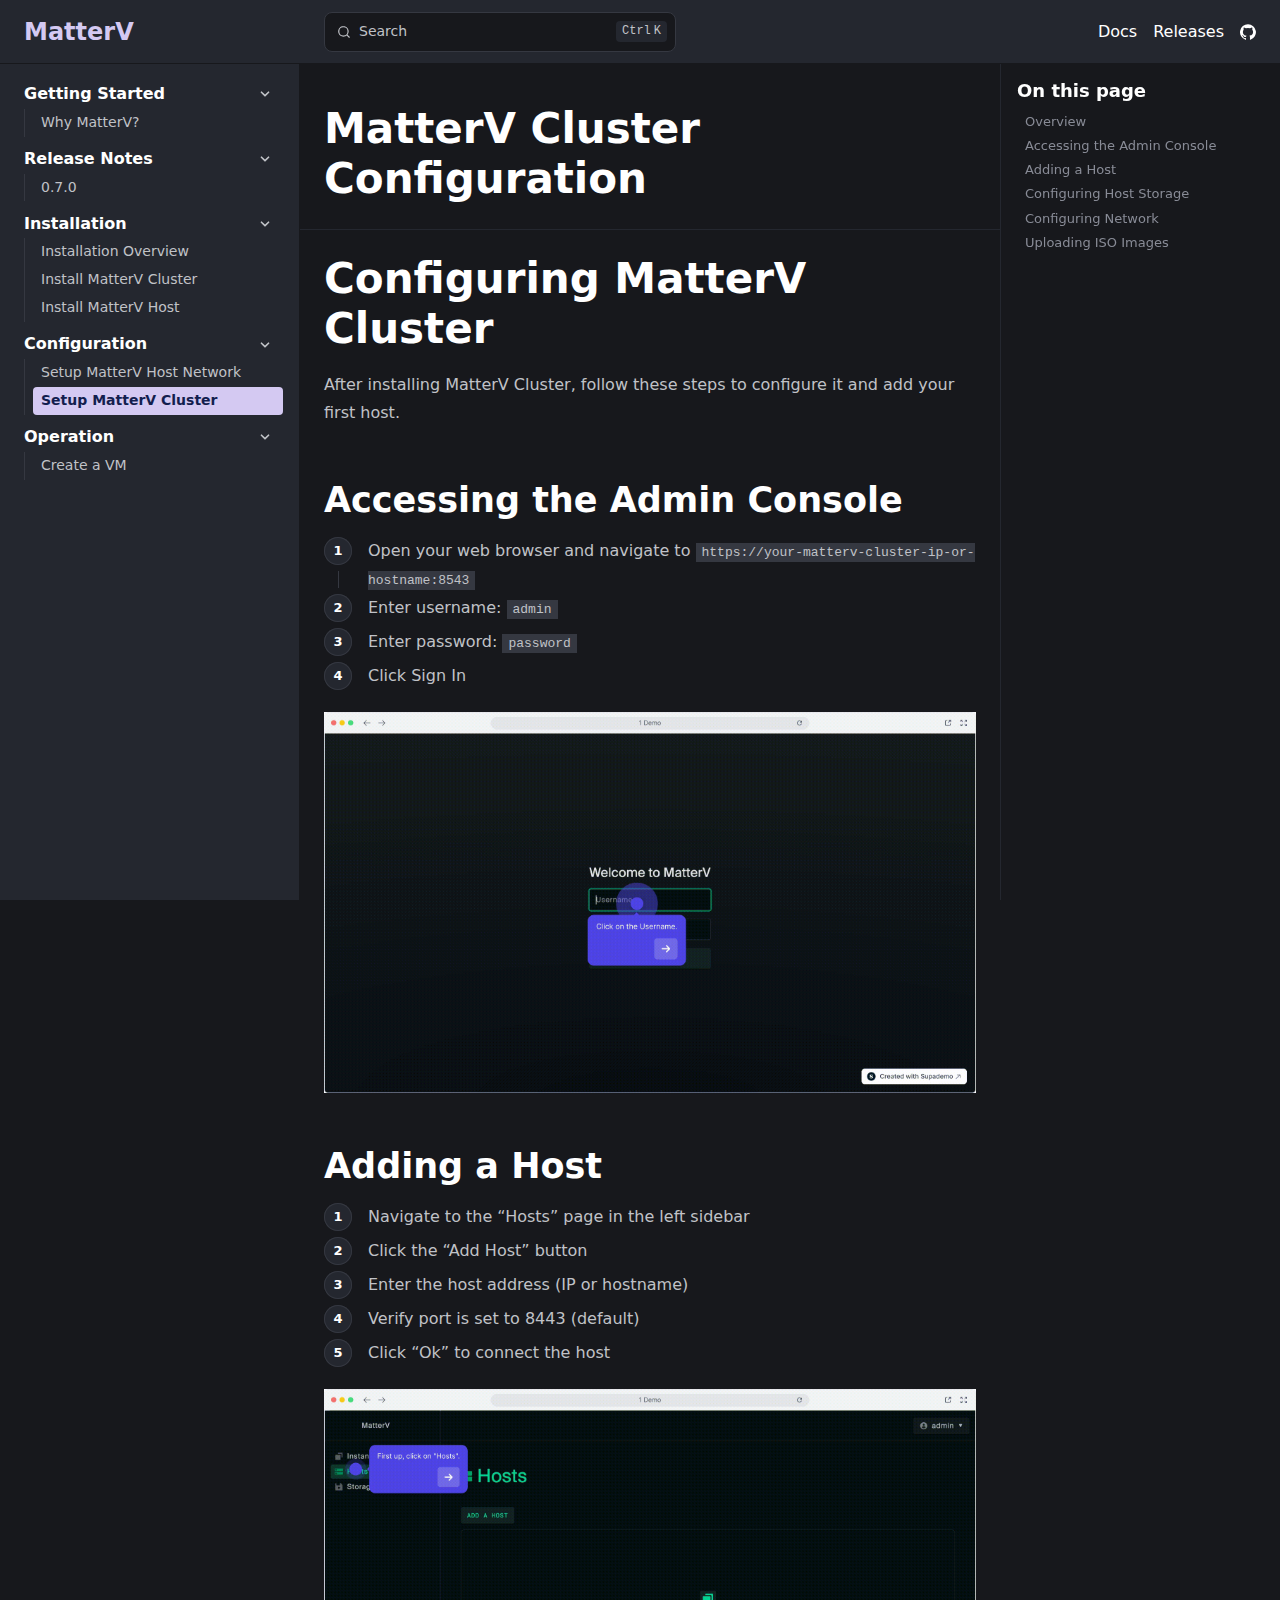
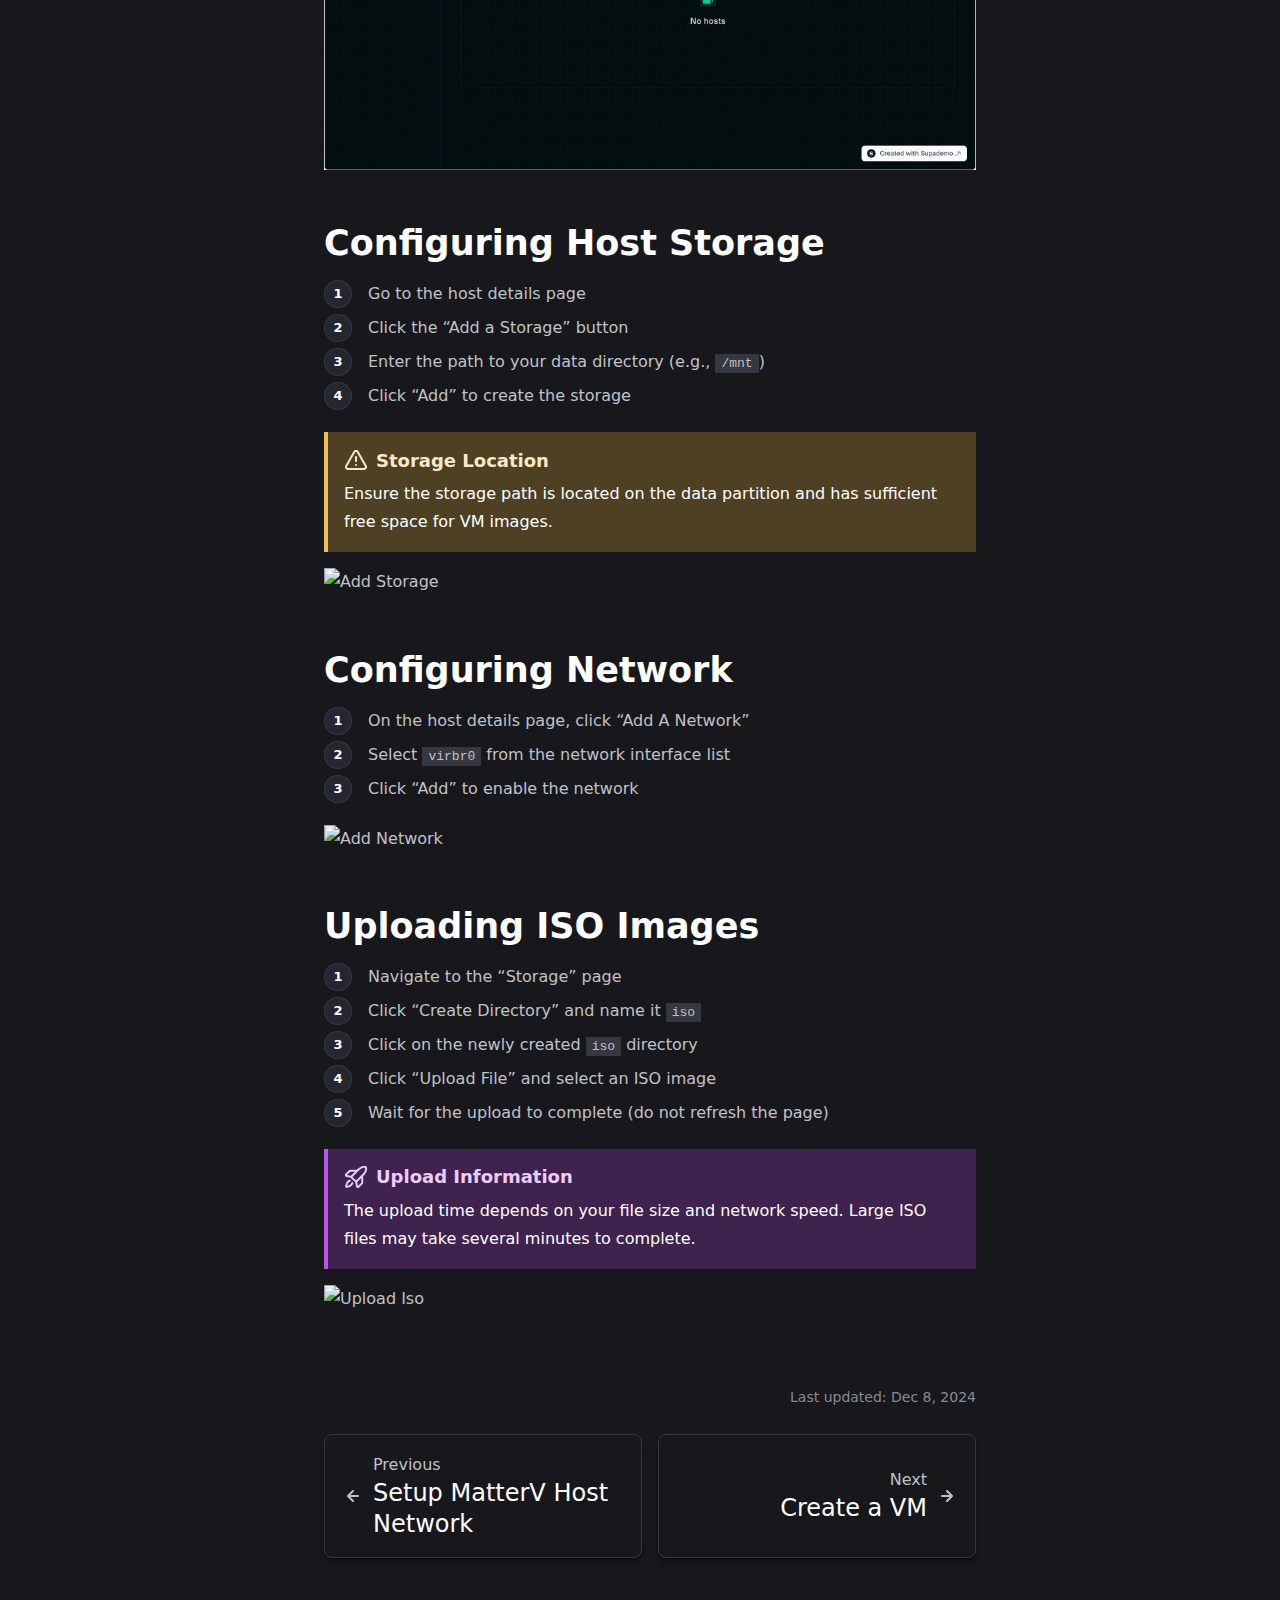
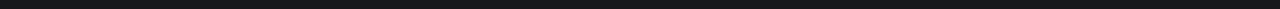
==== commit 2dbee581: "upgrade to v0.7.0" ====
--- a/en/configuration/cluster/index.html
+++ b/en/configuration/cluster/index.html
@@ -12,7 +12,7 @@
 svg:where(.astro-c6vsoqas){color:var(--sl-icon-color);font-size:var(--sl-icon-size, 1em);width:1em;height:1em}
 starlight-tabs:where(.astro-esqgolmp){display:block}.tablist-wrapper:where(.astro-esqgolmp){overflow-x:auto}:where(.astro-esqgolmp)[role=tablist]{display:flex;list-style:none;border-bottom:2px solid var(--sl-color-gray-5);padding:0}.tab:where(.astro-esqgolmp){margin-bottom:-2px}.tab:where(.astro-esqgolmp)>:where(.astro-esqgolmp)[role=tab]{display:flex;align-items:center;gap:.5rem;padding:0 1.25rem;text-decoration:none;border-bottom:2px solid var(--sl-color-gray-5);color:var(--sl-color-gray-3);outline-offset:var(--sl-outline-offset-inside);overflow-wrap:initial}.tab:where(.astro-esqgolmp) :where(.astro-esqgolmp)[role=tab][aria-selected=true]{color:var(--sl-color-white);border-color:var(--sl-color-text-accent);font-weight:600}.tablist-wrapper:where(.astro-esqgolmp)~[role=tabpanel]{margin-top:1rem}
 .sl-steps{--bullet-size: calc(var(--sl-line-height) * 1rem);--bullet-margin: .375rem;list-style:none;counter-reset:steps-counter var(--sl-steps-start, 0);padding-inline-start:0}.sl-steps>li{counter-increment:steps-counter;position:relative;padding-inline-start:calc(var(--bullet-size) + 1rem);padding-bottom:1px;min-height:calc(var(--bullet-size) + var(--bullet-margin))}.sl-steps>li+li{margin-top:0}.sl-steps>li:before{content:counter(steps-counter);position:absolute;top:0;inset-inline-start:0;width:var(--bullet-size);height:var(--bullet-size);line-height:var(--bullet-size);font-size:var(--sl-text-xs);font-weight:600;text-align:center;color:var(--sl-color-white);background-color:var(--sl-color-gray-6);border-radius:99rem;box-shadow:inset 0 0 0 1px var(--sl-color-gray-5)}.sl-steps>li:not(:last-of-type):after{--guide-width: 1px;content:"";position:absolute;top:calc(var(--bullet-size) + var(--bullet-margin));bottom:var(--bullet-margin);inset-inline-start:calc((var(--bullet-size) - var(--guide-width)) / 2);width:var(--guide-width);background-color:var(--sl-color-hairline-light)}.sl-steps>li>:first-child{--lh: calc(1em * var(--sl-line-height));--shift-y: calc(.5 * (var(--bullet-size) - var(--lh)));transform:translateY(var(--shift-y));margin-bottom:var(--shift-y)}.sl-steps>li>:first-child:where(h1,h2,h3,h4,h5,h6){--lh: calc(1em * var(--sl-line-height-headings))}@supports (--prop: 1lh){.sl-steps>li>:first-child{--lh: 1lh}}
-</style><script type="module" src="/assets/hoisted.Bn3AlrAQ.js"></script>
+</style><script type="module" src="/assets/hoisted.e6bkhoPQ.js"></script>
 <script type="module" src="/assets/page.7qqag-5g.js"></script><script src="/assets/Tabs.astro_astro_type_script_index_0_lang.CCIyraCc.js" type="module"></script></head> <body class="astro-bguv2lll"> <a href="#_top" class="astro-7q3lir66">Skip to content</a>  <div class="page sl-flex astro-vrdttmbt"> <header class="header astro-vrdttmbt"><div class="header sl-flex astro-kmkmnagf"> <div class="title-wrapper sl-flex astro-kmkmnagf"> <a href="/" class="site-title sl-flex astro-m46x6ez3">  <span class="astro-m46x6ez3"> MatterV </span> </a>  </div> <div class="sl-flex astro-kmkmnagf"> <site-search data-translations="{&#34;placeholder&#34;:&#34;Search&#34;}" class="astro-v37mnknz"> <button data-open-modal disabled aria-label="Search" aria-keyshortcuts="Control+K" class="astro-v37mnknz"> <svg aria-hidden="true" class="astro-v37mnknz astro-c6vsoqas" width="16" height="16" viewBox="0 0 24 24" fill="currentColor" style="--sl-icon-size: 1em;"><path d="M21.71 20.29 18 16.61A9 9 0 1 0 16.61 18l3.68 3.68a.999.999 0 0 0 1.42 0 1 1 0 0 0 0-1.39ZM11 18a7 7 0 1 1 0-14 7 7 0 0 1 0 14Z"/></svg>  <span class="sl-hidden md:sl-block astro-v37mnknz" aria-hidden="true">Search</span> <kbd class="sl-hidden md:sl-flex astro-v37mnknz" style="display: none;"> <kbd class="astro-v37mnknz">Ctrl</kbd><kbd class="astro-v37mnknz">K</kbd> </kbd> </button> <dialog style="padding:0" aria-label="Search" class="astro-v37mnknz"> <div class="dialog-frame sl-flex astro-v37mnknz">  <button data-close-modal class="sl-flex md:sl-hidden astro-v37mnknz"> Cancel </button> <div class="search-container astro-v37mnknz"> <div id="starlight__search" class="astro-v37mnknz"></div> </div> </div> </dialog> </site-search>  <script>
 	(() => {
 		const openBtn = document.querySelector('button[data-open-modal]');
@@ -27,7 +27,7 @@
 	})();
 </script>    </div> <div class="sl-hidden md:sl-flex right-group astro-kmkmnagf"> <div class="sl-flex social-icons astro-kmkmnagf"> <a href="/en/getting-started/matterv" class="text-black hover:text-gray-700 dark:text-white dark:hover:text-gray-300 no-underline">Docs</a> <a href="https://github.com/matterv/matterv/releases/tag/v0.6.0" class="text-black hover:text-gray-700 dark:text-white dark:hover:text-gray-300 no-underline">Releases</a> <a href="https://github.com/matterv/matterv" rel="me" class="sl-flex text-black hover:text-gray-700 dark:text-white dark:hover:text-gray-300 no-underline"><span class="sr-only">GitHub</span><svg aria-hidden="true" class="" width="16" height="16" viewBox="0 0 24 24" fill="currentColor" style="--sl-icon-size: 1em;"><path d="M12 .3a12 12 0 0 0-3.8 23.38c.6.12.83-.26.83-.57L9 21.07c-3.34.72-4.04-1.61-4.04-1.61-.55-1.39-1.34-1.76-1.34-1.76-1.08-.74.09-.73.09-.73 1.2.09 1.83 1.24 1.83 1.24 1.08 1.83 2.81 1.3 3.5 1 .1-.78.42-1.31.76-1.61-2.67-.3-5.47-1.33-5.47-5.93 0-1.31.47-2.38 1.24-3.22-.14-.3-.54-1.52.1-3.18 0 0 1-.32 3.3 1.23a11.5 11.5 0 0 1 6 0c2.28-1.55 3.29-1.23 3.29-1.23.64 1.66.24 2.88.12 3.18a4.65 4.65 0 0 1 1.23 3.22c0 4.61-2.8 5.63-5.48 5.92.42.36.81 1.1.81 2.22l-.01 3.29c0 .31.2.69.82.57A12 12 0 0 0 12 .3Z"></path></svg> </a> </div> <script>
   document.documentElement.dataset.theme = 'dark'
-</script>  </div> </div> </header> <nav class="sidebar astro-vrdttmbt" aria-label="Main"> <starlight-menu-button class="astro-jif73yzw"> <button aria-expanded="false" aria-label="Menu" aria-controls="starlight__sidebar" class="sl-flex md:sl-hidden astro-jif73yzw"> <svg aria-hidden="true" class="astro-jif73yzw astro-c6vsoqas" width="16" height="16" viewBox="0 0 24 24" fill="currentColor" style="--sl-icon-size: 1em;"><path d="M3 8h18a1 1 0 1 0 0-2H3a1 1 0 0 0 0 2Zm18 8H3a1 1 0 0 0 0 2h18a1 1 0 0 0 0-2Zm0-5H3a1 1 0 0 0 0 2h18a1 1 0 0 0 0-2Z"/></svg>  </button> </starlight-menu-button>    <div id="starlight__sidebar" class="sidebar-pane astro-vrdttmbt"> <div class="sidebar-content sl-flex astro-vrdttmbt"> <ul class="top-level astro-3ii7xxms"> <li class="astro-3ii7xxms"> <details open class="astro-3ii7xxms"> <summary class="astro-3ii7xxms"> <div class="group-label astro-3ii7xxms"> <span class="large astro-3ii7xxms">Getting Started</span>  </div> <svg aria-hidden="true" class="caret astro-3ii7xxms astro-c6vsoqas" width="16" height="16" viewBox="0 0 24 24" fill="currentColor" style="--sl-icon-size: 1.25rem;"><path d="m14.83 11.29-4.24-4.24a1 1 0 1 0-1.42 1.41L12.71 12l-3.54 3.54a1 1 0 0 0 0 1.41 1 1 0 0 0 .71.29 1 1 0 0 0 .71-.29l4.24-4.24a1.002 1.002 0 0 0 0-1.42Z"/></svg>  </summary> <ul class="astro-3ii7xxms"> <li class="astro-3ii7xxms"> <a href="/en/getting-started/matterv" class="astro-3ii7xxms"> <span class="astro-3ii7xxms">Why MatterV?</span>  </a> </li> </ul>  </details> </li><li class="astro-3ii7xxms"> <details open class="astro-3ii7xxms"> <summary class="astro-3ii7xxms"> <div class="group-label astro-3ii7xxms"> <span class="large astro-3ii7xxms">Installation</span>  </div> <svg aria-hidden="true" class="caret astro-3ii7xxms astro-c6vsoqas" width="16" height="16" viewBox="0 0 24 24" fill="currentColor" style="--sl-icon-size: 1.25rem;"><path d="m14.83 11.29-4.24-4.24a1 1 0 1 0-1.42 1.41L12.71 12l-3.54 3.54a1 1 0 0 0 0 1.41 1 1 0 0 0 .71.29 1 1 0 0 0 .71-.29l4.24-4.24a1.002 1.002 0 0 0 0-1.42Z"/></svg>  </summary> <ul class="astro-3ii7xxms"> <li class="astro-3ii7xxms"> <a href="/en/installation/install-overview" class="astro-3ii7xxms"> <span class="astro-3ii7xxms">Installation Overview</span>  </a> </li><li class="astro-3ii7xxms"> <a href="/en/installation/install-cluster" class="astro-3ii7xxms"> <span class="astro-3ii7xxms">Install MatterV Cluster</span>  </a> </li><li class="astro-3ii7xxms"> <a href="/en/installation/install-host" class="astro-3ii7xxms"> <span class="astro-3ii7xxms">Install MatterV Host</span>  </a> </li> </ul>  </details> </li><li class="astro-3ii7xxms"> <details open class="astro-3ii7xxms"> <summary class="astro-3ii7xxms"> <div class="group-label astro-3ii7xxms"> <span class="large astro-3ii7xxms">Configuration</span>  </div> <svg aria-hidden="true" class="caret astro-3ii7xxms astro-c6vsoqas" width="16" height="16" viewBox="0 0 24 24" fill="currentColor" style="--sl-icon-size: 1.25rem;"><path d="m14.83 11.29-4.24-4.24a1 1 0 1 0-1.42 1.41L12.71 12l-3.54 3.54a1 1 0 0 0 0 1.41 1 1 0 0 0 .71.29 1 1 0 0 0 .71-.29l4.24-4.24a1.002 1.002 0 0 0 0-1.42Z"/></svg>  </summary> <ul class="astro-3ii7xxms"> <li class="astro-3ii7xxms"> <a href="/en/configuration/network" class="astro-3ii7xxms"> <span class="astro-3ii7xxms">Setup MatterV Host Network</span>  </a> </li><li class="astro-3ii7xxms"> <a href="/en/configuration/cluster" aria-current="page" class="astro-3ii7xxms"> <span class="astro-3ii7xxms">Setup MatterV Cluster</span>  </a> </li> </ul>  </details> </li><li class="astro-3ii7xxms"> <details open class="astro-3ii7xxms"> <summary class="astro-3ii7xxms"> <div class="group-label astro-3ii7xxms"> <span class="large astro-3ii7xxms">Operation</span>  </div> <svg aria-hidden="true" class="caret astro-3ii7xxms astro-c6vsoqas" width="16" height="16" viewBox="0 0 24 24" fill="currentColor" style="--sl-icon-size: 1.25rem;"><path d="m14.83 11.29-4.24-4.24a1 1 0 1 0-1.42 1.41L12.71 12l-3.54 3.54a1 1 0 0 0 0 1.41 1 1 0 0 0 .71.29 1 1 0 0 0 .71-.29l4.24-4.24a1.002 1.002 0 0 0 0-1.42Z"/></svg>  </summary> <ul class="astro-3ii7xxms"> <li class="astro-3ii7xxms"> <a href="/en/operation/create-vm" class="astro-3ii7xxms"> <span class="astro-3ii7xxms">Create a VM</span>  </a> </li> </ul>  </details> </li> </ul>  <div class="md:sl-hidden"> <div class="mobile-preferences sl-flex astro-wu23bvmt"> <div class="sl-flex social-icons astro-wu23bvmt"> <a href="/en/getting-started/matterv" class="text-black hover:text-gray-700 dark:text-white dark:hover:text-gray-300 no-underline">Docs</a> <a href="https://github.com/matterv/matterv/releases/tag/v0.6.0" class="text-black hover:text-gray-700 dark:text-white dark:hover:text-gray-300 no-underline">Releases</a> <a href="https://github.com/matterv/matterv" rel="me" class="sl-flex text-black hover:text-gray-700 dark:text-white dark:hover:text-gray-300 no-underline"><span class="sr-only">GitHub</span><svg aria-hidden="true" class="" width="16" height="16" viewBox="0 0 24 24" fill="currentColor" style="--sl-icon-size: 1em;"><path d="M12 .3a12 12 0 0 0-3.8 23.38c.6.12.83-.26.83-.57L9 21.07c-3.34.72-4.04-1.61-4.04-1.61-.55-1.39-1.34-1.76-1.34-1.76-1.08-.74.09-.73.09-.73 1.2.09 1.83 1.24 1.83 1.24 1.08 1.83 2.81 1.3 3.5 1 .1-.78.42-1.31.76-1.61-2.67-.3-5.47-1.33-5.47-5.93 0-1.31.47-2.38 1.24-3.22-.14-.3-.54-1.52.1-3.18 0 0 1-.32 3.3 1.23a11.5 11.5 0 0 1 6 0c2.28-1.55 3.29-1.23 3.29-1.23.64 1.66.24 2.88.12 3.18a4.65 4.65 0 0 1 1.23 3.22c0 4.61-2.8 5.63-5.48 5.92.42.36.81 1.1.81 2.22l-.01 3.29c0 .31.2.69.82.57A12 12 0 0 0 12 .3Z"></path></svg> </a> </div> <script>
+</script>  </div> </div> </header> <nav class="sidebar astro-vrdttmbt" aria-label="Main"> <starlight-menu-button class="astro-jif73yzw"> <button aria-expanded="false" aria-label="Menu" aria-controls="starlight__sidebar" class="sl-flex md:sl-hidden astro-jif73yzw"> <svg aria-hidden="true" class="astro-jif73yzw astro-c6vsoqas" width="16" height="16" viewBox="0 0 24 24" fill="currentColor" style="--sl-icon-size: 1em;"><path d="M3 8h18a1 1 0 1 0 0-2H3a1 1 0 0 0 0 2Zm18 8H3a1 1 0 0 0 0 2h18a1 1 0 0 0 0-2Zm0-5H3a1 1 0 0 0 0 2h18a1 1 0 0 0 0-2Z"/></svg>  </button> </starlight-menu-button>    <div id="starlight__sidebar" class="sidebar-pane astro-vrdttmbt"> <div class="sidebar-content sl-flex astro-vrdttmbt"> <ul class="top-level astro-3ii7xxms"> <li class="astro-3ii7xxms"> <details open class="astro-3ii7xxms"> <summary class="astro-3ii7xxms"> <div class="group-label astro-3ii7xxms"> <span class="large astro-3ii7xxms">Getting Started</span>  </div> <svg aria-hidden="true" class="caret astro-3ii7xxms astro-c6vsoqas" width="16" height="16" viewBox="0 0 24 24" fill="currentColor" style="--sl-icon-size: 1.25rem;"><path d="m14.83 11.29-4.24-4.24a1 1 0 1 0-1.42 1.41L12.71 12l-3.54 3.54a1 1 0 0 0 0 1.41 1 1 0 0 0 .71.29 1 1 0 0 0 .71-.29l4.24-4.24a1.002 1.002 0 0 0 0-1.42Z"/></svg>  </summary> <ul class="astro-3ii7xxms"> <li class="astro-3ii7xxms"> <a href="/en/getting-started/matterv" class="astro-3ii7xxms"> <span class="astro-3ii7xxms">Why MatterV?</span>  </a> </li> </ul>  </details> </li><li class="astro-3ii7xxms"> <details open class="astro-3ii7xxms"> <summary class="astro-3ii7xxms"> <div class="group-label astro-3ii7xxms"> <span class="large astro-3ii7xxms">Release Notes</span>  </div> <svg aria-hidden="true" class="caret astro-3ii7xxms astro-c6vsoqas" width="16" height="16" viewBox="0 0 24 24" fill="currentColor" style="--sl-icon-size: 1.25rem;"><path d="m14.83 11.29-4.24-4.24a1 1 0 1 0-1.42 1.41L12.71 12l-3.54 3.54a1 1 0 0 0 0 1.41 1 1 0 0 0 .71.29 1 1 0 0 0 .71-.29l4.24-4.24a1.002 1.002 0 0 0 0-1.42Z"/></svg>  </summary> <ul class="astro-3ii7xxms"> <li class="astro-3ii7xxms"> <a href="/en/releases/matterv-v070" class="astro-3ii7xxms"> <span class="astro-3ii7xxms">0.7.0</span>  </a> </li> </ul>  </details> </li><li class="astro-3ii7xxms"> <details open class="astro-3ii7xxms"> <summary class="astro-3ii7xxms"> <div class="group-label astro-3ii7xxms"> <span class="large astro-3ii7xxms">Installation</span>  </div> <svg aria-hidden="true" class="caret astro-3ii7xxms astro-c6vsoqas" width="16" height="16" viewBox="0 0 24 24" fill="currentColor" style="--sl-icon-size: 1.25rem;"><path d="m14.83 11.29-4.24-4.24a1 1 0 1 0-1.42 1.41L12.71 12l-3.54 3.54a1 1 0 0 0 0 1.41 1 1 0 0 0 .71.29 1 1 0 0 0 .71-.29l4.24-4.24a1.002 1.002 0 0 0 0-1.42Z"/></svg>  </summary> <ul class="astro-3ii7xxms"> <li class="astro-3ii7xxms"> <a href="/en/installation/install-overview" class="astro-3ii7xxms"> <span class="astro-3ii7xxms">Installation Overview</span>  </a> </li><li class="astro-3ii7xxms"> <a href="/en/installation/install-cluster" class="astro-3ii7xxms"> <span class="astro-3ii7xxms">Install MatterV Cluster</span>  </a> </li><li class="astro-3ii7xxms"> <a href="/en/installation/install-host" class="astro-3ii7xxms"> <span class="astro-3ii7xxms">Install MatterV Host</span>  </a> </li> </ul>  </details> </li><li class="astro-3ii7xxms"> <details open class="astro-3ii7xxms"> <summary class="astro-3ii7xxms"> <div class="group-label astro-3ii7xxms"> <span class="large astro-3ii7xxms">Configuration</span>  </div> <svg aria-hidden="true" class="caret astro-3ii7xxms astro-c6vsoqas" width="16" height="16" viewBox="0 0 24 24" fill="currentColor" style="--sl-icon-size: 1.25rem;"><path d="m14.83 11.29-4.24-4.24a1 1 0 1 0-1.42 1.41L12.71 12l-3.54 3.54a1 1 0 0 0 0 1.41 1 1 0 0 0 .71.29 1 1 0 0 0 .71-.29l4.24-4.24a1.002 1.002 0 0 0 0-1.42Z"/></svg>  </summary> <ul class="astro-3ii7xxms"> <li class="astro-3ii7xxms"> <a href="/en/configuration/network" class="astro-3ii7xxms"> <span class="astro-3ii7xxms">Setup MatterV Host Network</span>  </a> </li><li class="astro-3ii7xxms"> <a href="/en/configuration/cluster" aria-current="page" class="astro-3ii7xxms"> <span class="astro-3ii7xxms">Setup MatterV Cluster</span>  </a> </li> </ul>  </details> </li><li class="astro-3ii7xxms"> <details open class="astro-3ii7xxms"> <summary class="astro-3ii7xxms"> <div class="group-label astro-3ii7xxms"> <span class="large astro-3ii7xxms">Operation</span>  </div> <svg aria-hidden="true" class="caret astro-3ii7xxms astro-c6vsoqas" width="16" height="16" viewBox="0 0 24 24" fill="currentColor" style="--sl-icon-size: 1.25rem;"><path d="m14.83 11.29-4.24-4.24a1 1 0 1 0-1.42 1.41L12.71 12l-3.54 3.54a1 1 0 0 0 0 1.41 1 1 0 0 0 .71.29 1 1 0 0 0 .71-.29l4.24-4.24a1.002 1.002 0 0 0 0-1.42Z"/></svg>  </summary> <ul class="astro-3ii7xxms"> <li class="astro-3ii7xxms"> <a href="/en/operation/create-vm" class="astro-3ii7xxms"> <span class="astro-3ii7xxms">Create a VM</span>  </a> </li> </ul>  </details> </li> </ul>  <div class="md:sl-hidden"> <div class="mobile-preferences sl-flex astro-wu23bvmt"> <div class="sl-flex social-icons astro-wu23bvmt"> <a href="/en/getting-started/matterv" class="text-black hover:text-gray-700 dark:text-white dark:hover:text-gray-300 no-underline">Docs</a> <a href="https://github.com/matterv/matterv/releases/tag/v0.6.0" class="text-black hover:text-gray-700 dark:text-white dark:hover:text-gray-300 no-underline">Releases</a> <a href="https://github.com/matterv/matterv" rel="me" class="sl-flex text-black hover:text-gray-700 dark:text-white dark:hover:text-gray-300 no-underline"><span class="sr-only">GitHub</span><svg aria-hidden="true" class="" width="16" height="16" viewBox="0 0 24 24" fill="currentColor" style="--sl-icon-size: 1em;"><path d="M12 .3a12 12 0 0 0-3.8 23.38c.6.12.83-.26.83-.57L9 21.07c-3.34.72-4.04-1.61-4.04-1.61-.55-1.39-1.34-1.76-1.34-1.76-1.08-.74.09-.73.09-.73 1.2.09 1.83 1.24 1.83 1.24 1.08 1.83 2.81 1.3 3.5 1 .1-.78.42-1.31.76-1.61-2.67-.3-5.47-1.33-5.47-5.93 0-1.31.47-2.38 1.24-3.22-.14-.3-.54-1.52.1-3.18 0 0 1-.32 3.3 1.23a11.5 11.5 0 0 1 6 0c2.28-1.55 3.29-1.23 3.29-1.23.64 1.66.24 2.88.12 3.18a4.65 4.65 0 0 1 1.23 3.22c0 4.61-2.8 5.63-5.48 5.92.42.36.81 1.1.81 2.22l-.01 3.29c0 .31.2.69.82.57A12 12 0 0 0 12 .3Z"></path></svg> </a> </div> <script>
   document.documentElement.dataset.theme = 'dark'
 </script>  </div>  </div> </div> </div> </nav> <div class="main-frame astro-vrdttmbt">  <div class="lg:sl-flex astro-67yu43on"> <aside class="right-sidebar-container astro-67yu43on"> <div class="right-sidebar astro-67yu43on"> <div class="lg:sl-hidden astro-pb3aqygn"><mobile-starlight-toc data-min-h="2" data-max-h="3" class="astro-doynk5tl"><nav aria-labelledby="starlight__on-this-page--mobile" class="astro-doynk5tl"><details id="starlight__mobile-toc" class="astro-doynk5tl"><summary id="starlight__on-this-page--mobile" class="sl-flex astro-doynk5tl"><div class="toggle sl-flex astro-doynk5tl">On this page<svg aria-hidden="true" class="caret astro-doynk5tl astro-c6vsoqas" width="16" height="16" viewBox="0 0 24 24" fill="currentColor" style="--sl-icon-size: 1rem;"><path d="m14.83 11.29-4.24-4.24a1 1 0 1 0-1.42 1.41L12.71 12l-3.54 3.54a1 1 0 0 0 0 1.41 1 1 0 0 0 .71.29 1 1 0 0 0 .71-.29l4.24-4.24a1.002 1.002 0 0 0 0-1.42Z"/></svg> </div><span class="display-current astro-doynk5tl"></span></summary><div class="dropdown astro-doynk5tl"><ul class="isMobile astro-g2bywc46" style="--depth: 0;"> <li class="astro-g2bywc46" style="--depth: 0;"> <a href="#_top" class="astro-g2bywc46" style="--depth: 0;"> <span class="astro-g2bywc46" style="--depth: 0;">Overview</span> </a>  </li><li class="astro-g2bywc46" style="--depth: 0;"> <a href="#accessing-the-admin-console" class="astro-g2bywc46" style="--depth: 0;"> <span class="astro-g2bywc46" style="--depth: 0;">Accessing the Admin Console</span> </a>  </li><li class="astro-g2bywc46" style="--depth: 0;"> <a href="#adding-a-host" class="astro-g2bywc46" style="--depth: 0;"> <span class="astro-g2bywc46" style="--depth: 0;">Adding a Host</span> </a>  </li><li class="astro-g2bywc46" style="--depth: 0;"> <a href="#configuring-host-storage" class="astro-g2bywc46" style="--depth: 0;"> <span class="astro-g2bywc46" style="--depth: 0;">Configuring Host Storage</span> </a>  </li><li class="astro-g2bywc46" style="--depth: 0;"> <a href="#configuring-network" class="astro-g2bywc46" style="--depth: 0;"> <span class="astro-g2bywc46" style="--depth: 0;">Configuring Network</span> </a>  </li><li class="astro-g2bywc46" style="--depth: 0;"> <a href="#uploading-iso-images" class="astro-g2bywc46" style="--depth: 0;"> <span class="astro-g2bywc46" style="--depth: 0;">Uploading ISO Images</span> </a>  </li> </ul> </div></details></nav></mobile-starlight-toc></div><div class="right-sidebar-panel sl-hidden lg:sl-block astro-pb3aqygn"><div class="sl-container astro-pb3aqygn"><starlight-toc data-min-h="2" data-max-h="3"><nav aria-labelledby="starlight__on-this-page"><h2 id="starlight__on-this-page">On this page</h2><ul class="astro-g2bywc46" style="--depth: 0;"> <li class="astro-g2bywc46" style="--depth: 0;"> <a href="#_top" class="astro-g2bywc46" style="--depth: 0;"> <span class="astro-g2bywc46" style="--depth: 0;">Overview</span> </a>  </li><li class="astro-g2bywc46" style="--depth: 0;"> <a href="#accessing-the-admin-console" class="astro-g2bywc46" style="--depth: 0;"> <span class="astro-g2bywc46" style="--depth: 0;">Accessing the Admin Console</span> </a>  </li><li class="astro-g2bywc46" style="--depth: 0;"> <a href="#adding-a-host" class="astro-g2bywc46" style="--depth: 0;"> <span class="astro-g2bywc46" style="--depth: 0;">Adding a Host</span> </a>  </li><li class="astro-g2bywc46" style="--depth: 0;"> <a href="#configuring-host-storage" class="astro-g2bywc46" style="--depth: 0;"> <span class="astro-g2bywc46" style="--depth: 0;">Configuring Host Storage</span> </a>  </li><li class="astro-g2bywc46" style="--depth: 0;"> <a href="#configuring-network" class="astro-g2bywc46" style="--depth: 0;"> <span class="astro-g2bywc46" style="--depth: 0;">Configuring Network</span> </a>  </li><li class="astro-g2bywc46" style="--depth: 0;"> <a href="#uploading-iso-images" class="astro-g2bywc46" style="--depth: 0;"> <span class="astro-g2bywc46" style="--depth: 0;">Uploading ISO Images</span> </a>  </li> </ul> </nav></starlight-toc></div></div> </div> </aside> <div class="main-pane astro-67yu43on">  <main data-pagefind-body lang="en" dir="ltr" class="astro-bguv2lll">    <div class="content-panel astro-7nkwcw3z"> <div class="sl-container astro-7nkwcw3z"> <h1 id="_top" class="astro-j6tvhyss">MatterV Cluster Configuration</h1>  </div> </div>  <div class="content-panel astro-7nkwcw3z"> <div class="sl-container astro-7nkwcw3z"> <div class="sl-markdown-content"> <h1 id="configuring-matterv-cluster">Configuring MatterV Cluster</h1>
 <p>After installing MatterV Cluster, follow these steps to configure it and add your first host.</p>
--- a/assets/index.C3L7n8GB.css
+++ b/assets/index.C3L7n8GB.css
@@ -0,0 +1 @@
+:root,::backdrop{--sl-color-white: hsl(0, 0%, 100%);--sl-color-gray-1: hsl(224, 20%, 94%);--sl-color-gray-2: hsl(224, 6%, 77%);--sl-color-gray-3: hsl(224, 6%, 56%);--sl-color-gray-4: hsl(224, 7%, 36%);--sl-color-gray-5: hsl(224, 10%, 23%);--sl-color-gray-6: hsl(224, 14%, 16%);--sl-color-black: hsl(224, 10%, 10%);--sl-hue-orange: 41;--sl-color-orange-low: hsl(var(--sl-hue-orange), 39%, 22%);--sl-color-orange: hsl(var(--sl-hue-orange), 82%, 63%);--sl-color-orange-high: hsl(var(--sl-hue-orange), 82%, 87%);--sl-hue-green: 101;--sl-color-green-low: hsl(var(--sl-hue-green), 39%, 22%);--sl-color-green: hsl(var(--sl-hue-green), 82%, 63%);--sl-color-green-high: hsl(var(--sl-hue-green), 82%, 80%);--sl-hue-blue: 234;--sl-color-blue-low: hsl(var(--sl-hue-blue), 54%, 20%);--sl-color-blue: hsl(var(--sl-hue-blue), 100%, 60%);--sl-color-blue-high: hsl(var(--sl-hue-blue), 100%, 87%);--sl-hue-purple: 281;--sl-color-purple-low: hsl(var(--sl-hue-purple), 39%, 22%);--sl-color-purple: hsl(var(--sl-hue-purple), 82%, 63%);--sl-color-purple-high: hsl(var(--sl-hue-purple), 82%, 89%);--sl-hue-red: 339;--sl-color-red-low: hsl(var(--sl-hue-red), 39%, 22%);--sl-color-red: hsl(var(--sl-hue-red), 82%, 63%);--sl-color-red-high: hsl(var(--sl-hue-red), 82%, 87%);--sl-color-accent-low: hsl(224, 54%, 20%);--sl-color-accent: hsl(224, 100%, 60%);--sl-color-accent-high: hsl(224, 100%, 85%);--sl-color-text: var(--sl-color-gray-2);--sl-color-text-accent: var(--sl-color-accent-high);--sl-color-text-invert: var(--sl-color-accent-low);--sl-color-bg: var(--sl-color-black);--sl-color-bg-nav: var(--sl-color-gray-6);--sl-color-bg-sidebar: var(--sl-color-gray-6);--sl-color-bg-inline-code: var(--sl-color-gray-5);--sl-color-bg-accent: var(--sl-color-accent-high);--sl-color-hairline-light: var(--sl-color-gray-5);--sl-color-hairline: var(--sl-color-gray-6);--sl-color-hairline-shade: var(--sl-color-black);--sl-color-backdrop-overlay: hsla(223, 13%, 10%, .66);--sl-shadow-sm: 0px 1px 1px hsla(0, 0%, 0%, .12), 0px 2px 1px hsla(0, 0%, 0%, .24);--sl-shadow-md: 0px 8px 4px hsla(0, 0%, 0%, .08), 0px 5px 2px hsla(0, 0%, 0%, .08), 0px 3px 2px hsla(0, 0%, 0%, .12), 0px 1px 1px hsla(0, 0%, 0%, .15);--sl-shadow-lg: 0px 25px 7px hsla(0, 0%, 0%, .03), 0px 16px 6px hsla(0, 0%, 0%, .1), 0px 9px 5px hsla(223, 13%, 10%, .33), 0px 4px 4px hsla(0, 0%, 0%, .75), 0px 4px 2px hsla(0, 0%, 0%, .25);--sl-text-2xs: .75rem;--sl-text-xs: .8125rem;--sl-text-sm: .875rem;--sl-text-base: 1rem;--sl-text-lg: 1.125rem;--sl-text-xl: 1.25rem;--sl-text-2xl: 1.5rem;--sl-text-3xl: 1.8125rem;--sl-text-4xl: 2.1875rem;--sl-text-5xl: 2.625rem;--sl-text-6xl: 4rem;--sl-text-body: var(--sl-text-base);--sl-text-body-sm: var(--sl-text-xs);--sl-text-code: var(--sl-text-sm);--sl-text-code-sm: var(--sl-text-xs);--sl-text-h1: var(--sl-text-4xl);--sl-text-h2: var(--sl-text-3xl);--sl-text-h3: var(--sl-text-2xl);--sl-text-h4: var(--sl-text-xl);--sl-text-h5: var(--sl-text-lg);--sl-line-height: 1.75;--sl-line-height-headings: 1.2;--sl-font-system: ui-sans-serif, system-ui, -apple-system, BlinkMacSystemFont, "Segoe UI", Roboto, "Helvetica Neue", Arial, "Noto Sans", sans-serif, "Apple Color Emoji", "Segoe UI Emoji", "Segoe UI Symbol", "Noto Color Emoji";--sl-font-system-mono: ui-monospace, SFMono-Regular, Menlo, Monaco, Consolas, "Liberation Mono", "Courier New", monospace;--__sl-font: var(--sl-font, var(--sl-font-system)), var(--sl-font-system);--__sl-font-mono: var(--sl-font-mono, var(--sl-font-system-mono)), var(--sl-font-system-mono);--sl-nav-height: 3.5rem;--sl-nav-pad-x: 1rem;--sl-nav-pad-y: .75rem;--sl-mobile-toc-height: 3rem;--sl-sidebar-width: 18.75rem;--sl-sidebar-pad-x: 1rem;--sl-content-width: 45rem;--sl-content-pad-x: 1rem;--sl-menu-button-size: 2rem;--sl-nav-gap: var(--sl-content-pad-x);--sl-outline-offset-inside: -.1875rem;--sl-z-index-toc: 4;--sl-z-index-menu: 5;--sl-z-index-navbar: 10;--sl-z-index-skiplink: 20}:root[data-theme=light],[data-theme=light] ::backdrop{--sl-color-white: hsl(224, 10%, 10%);--sl-color-gray-1: hsl(224, 14%, 16%);--sl-color-gray-2: hsl(224, 10%, 23%);--sl-color-gray-3: hsl(224, 7%, 36%);--sl-color-gray-4: hsl(224, 6%, 56%);--sl-color-gray-5: hsl(224, 6%, 77%);--sl-color-gray-6: hsl(224, 20%, 94%);--sl-color-gray-7: hsl(224, 19%, 97%);--sl-color-black: hsl(0, 0%, 100%);--sl-color-orange-high: hsl(var(--sl-hue-orange), 80%, 25%);--sl-color-orange: hsl(var(--sl-hue-orange), 90%, 60%);--sl-color-orange-low: hsl(var(--sl-hue-orange), 90%, 88%);--sl-color-green-high: hsl(var(--sl-hue-green), 80%, 22%);--sl-color-green: hsl(var(--sl-hue-green), 90%, 46%);--sl-color-green-low: hsl(var(--sl-hue-green), 85%, 90%);--sl-color-blue-high: hsl(var(--sl-hue-blue), 80%, 30%);--sl-color-blue: hsl(var(--sl-hue-blue), 90%, 60%);--sl-color-blue-low: hsl(var(--sl-hue-blue), 88%, 90%);--sl-color-purple-high: hsl(var(--sl-hue-purple), 90%, 30%);--sl-color-purple: hsl(var(--sl-hue-purple), 90%, 60%);--sl-color-purple-low: hsl(var(--sl-hue-purple), 80%, 90%);--sl-color-red-high: hsl(var(--sl-hue-red), 80%, 30%);--sl-color-red: hsl(var(--sl-hue-red), 90%, 60%);--sl-color-red-low: hsl(var(--sl-hue-red), 80%, 90%);--sl-color-accent-high: hsl(234, 80%, 30%);--sl-color-accent: hsl(234, 90%, 60%);--sl-color-accent-low: hsl(234, 88%, 90%);--sl-color-text-accent: var(--sl-color-accent);--sl-color-text-invert: var(--sl-color-black);--sl-color-bg-nav: var(--sl-color-gray-7);--sl-color-bg-sidebar: var(--sl-color-bg);--sl-color-bg-inline-code: var(--sl-color-gray-6);--sl-color-bg-accent: var(--sl-color-accent);--sl-color-hairline-light: var(--sl-color-gray-6);--sl-color-hairline-shade: var(--sl-color-gray-6);--sl-color-backdrop-overlay: hsla(225, 9%, 36%, .66);--sl-shadow-sm: 0px 1px 1px hsla(0, 0%, 0%, .06), 0px 2px 1px hsla(0, 0%, 0%, .06);--sl-shadow-md: 0px 8px 4px hsla(0, 0%, 0%, .03), 0px 5px 2px hsla(0, 0%, 0%, .03), 0px 3px 2px hsla(0, 0%, 0%, .06), 0px 1px 1px hsla(0, 0%, 0%, .06);--sl-shadow-lg: 0px 25px 7px rgba(0, 0, 0, .01), 0px 16px 6px hsla(0, 0%, 0%, .03), 0px 9px 5px hsla(223, 13%, 10%, .08), 0px 4px 4px hsla(0, 0%, 0%, .16), 0px 4px 2px hsla(0, 0%, 0%, .04)}@media (min-width: 50em){:root{--sl-nav-height: 4rem;--sl-nav-pad-x: 1.5rem;--sl-text-h1: var(--sl-text-5xl);--sl-text-h2: var(--sl-text-4xl);--sl-text-h3: var(--sl-text-3xl);--sl-text-h4: var(--sl-text-2xl)}}@media (min-width: 72rem){:root{--sl-content-pad-x: 1.5rem;--sl-mobile-toc-height: 0rem}}*,*:before,*:after{box-sizing:border-box}*{margin:0}html{color-scheme:dark;accent-color:var(--sl-color-accent)}html[data-theme=light]{color-scheme:light}body{font-family:var(--__sl-font);line-height:var(--sl-line-height);-webkit-font-smoothing:antialiased;color:var(--sl-color-text);background-color:var(--sl-color-bg)}input,button,textarea,select{font:inherit}p,h1,h2,h3,h4,h5,h6,code{overflow-wrap:anywhere}code{font-family:var(--__sl-font-mono)}:root{--astro-code-color-text: var(--sl-color-white);--astro-code-color-background: var(--sl-color-gray-6);--astro-code-token-constant: var(--sl-color-blue-high);--astro-code-token-string: var(--sl-color-green-high);--astro-code-token-comment: var(--sl-color-gray-2);--astro-code-token-keyword: var(--sl-color-purple-high);--astro-code-token-parameter: var(--sl-color-red-high);--astro-code-token-function: var(--sl-color-red-high);--astro-code-token-string-expression: var(--sl-color-green-high);--astro-code-token-punctuation: var(--sl-color-gray-2);--astro-code-token-link: var(--sl-color-blue-high)}.sl-hidden{display:none}.sl-flex{display:flex}.sl-block{display:block}@media (min-width: 50rem){.md\:sl-hidden{display:none}.md\:sl-flex{display:flex}.md\:sl-block{display:block}}@media (min-width: 72rem){.lg\:sl-hidden{display:none}.lg\:sl-flex{display:flex}.lg\:sl-block{display:block}}[data-theme=light] .light\:sl-hidden,[data-theme=dark] .dark\:sl-hidden{display:none}[dir=rtl] .rtl\:flip:not(:where([dir=rtl] [dir=ltr] *)){transform:scaleX(-1)}.sl-banner:where(.astro-laz2plt2){--__sl-banner-text: var(--sl-color-banner-text, var(--sl-color-text-invert));padding:var(--sl-nav-pad-y) var(--sl-nav-pad-x);background-color:var(--sl-color-banner-bg, var(--sl-color-bg-accent));color:var(--__sl-banner-text);line-height:var(--sl-line-height-headings);text-align:center;text-wrap:balance;box-shadow:var(--sl-shadow-sm)}.sl-banner:where(.astro-laz2plt2) a{color:var(--__sl-banner-text)}.content-panel:where(.astro-7nkwcw3z){padding:1.5rem var(--sl-content-pad-x)}.content-panel:where(.astro-7nkwcw3z)+.content-panel:where(.astro-7nkwcw3z){border-top:1px solid var(--sl-color-hairline)}.sl-container:where(.astro-7nkwcw3z){max-width:var(--sl-content-width)}.sl-container:where(.astro-7nkwcw3z)>*+*{margin-top:1.5rem}@media (min-width: 72rem){.sl-container:where(.astro-7nkwcw3z){margin-inline:var(--sl-content-margin-inline, auto)}}p:where(.astro-opzsrvew){border:1px solid var(--sl-color-orange);padding:.75em 1em;background-color:var(--sl-color-orange-low);color:var(--sl-color-orange-high);width:-moz-max-content;width:max-content;max-width:100%;align-items:center;gap:.75em;font-size:var(--sl-text-body-sm);line-height:var(--sl-line-height-headings)}a:where(.astro-eez2twj6){gap:.5rem;align-items:center;text-decoration:none;color:var(--sl-color-gray-3)}a:where(.astro-eez2twj6):hover{color:var(--sl-color-white)}.pagination-links:where(.astro-u2l5gyhi){display:grid;grid-template-columns:repeat(auto-fit,minmax(min(18rem,100%),1fr));gap:1rem}a:where(.astro-u2l5gyhi){display:flex;align-items:center;justify-content:flex-start;gap:.5rem;width:100%;flex-basis:calc(50% - .5rem);flex-grow:1;border:1px solid var(--sl-color-gray-5);border-radius:.5rem;padding:1rem;text-decoration:none;color:var(--sl-color-gray-2);box-shadow:var(--sl-shadow-md);overflow-wrap:anywhere}:where(.astro-u2l5gyhi)[rel=next]{justify-content:end;text-align:end;flex-direction:row-reverse}a:where(.astro-u2l5gyhi):hover{border-color:var(--sl-color-gray-2)}.link-title:where(.astro-u2l5gyhi){color:var(--sl-color-white);font-size:var(--sl-text-2xl);line-height:var(--sl-line-height-headings)}svg:where(.astro-u2l5gyhi){flex-shrink:0}footer:where(.astro-3yyafb3n){flex-direction:column;gap:1.5rem}.meta:where(.astro-3yyafb3n){gap:.75rem 3rem;justify-content:space-between;flex-wrap:wrap;margin-top:3rem;font-size:var(--sl-text-sm);color:var(--sl-color-gray-3)}.meta:where(.astro-3yyafb3n)>p:only-child{margin-inline-start:auto}.kudos:where(.astro-3yyafb3n){align-items:center;gap:.5em;margin:1.5rem auto;font-size:var(--sl-text-xs);text-decoration:none;color:var(--sl-color-gray-3)}.kudos:where(.astro-3yyafb3n) svg{color:var(--sl-color-orange)}.kudos:where(.astro-3yyafb3n):hover{color:var(--sl-color-white)}label:where(.astro-4yphtoen){--sl-label-icon-size: .875rem;--sl-caret-size: 1.25rem;--sl-inline-padding: .5rem;position:relative;display:flex;align-items:center;gap:.25rem;color:var(--sl-color-gray-1)}label:where(.astro-4yphtoen):hover{color:var(--sl-color-gray-2)}.icon:where(.astro-4yphtoen){position:absolute;top:50%;transform:translateY(-50%);pointer-events:none}.label-icon:where(.astro-4yphtoen){font-size:var(--sl-label-icon-size);inset-inline-start:0}.caret:where(.astro-4yphtoen){font-size:var(--sl-caret-size);inset-inline-end:0}select:where(.astro-4yphtoen){border:0;padding-block:.625rem;padding-inline:calc(var(--sl-label-icon-size) + var(--sl-inline-padding) + .25rem) calc(var(--sl-caret-size) + var(--sl-inline-padding) + .25rem);margin-inline:calc(var(--sl-inline-padding) * -1);width:calc(var(--sl-select-width) + var(--sl-inline-padding) * 2);background-color:transparent;text-overflow:ellipsis;color:inherit;cursor:pointer;-webkit-appearance:none;-moz-appearance:none;appearance:none}option:where(.astro-4yphtoen){background-color:var(--sl-color-bg-nav);color:var(--sl-color-gray-1)}@media (min-width: 50rem){select:where(.astro-4yphtoen){font-size:var(--sl-text-sm)}}.pagefind-ui__result.svelte-j9e30.svelte-j9e30{list-style-type:none;display:flex;align-items:flex-start;gap:min(calc(40px * var(--pagefind-ui-scale)),3%);padding:calc(30px * var(--pagefind-ui-scale)) 0 calc(40px * var(--pagefind-ui-scale));border-top:solid var(--pagefind-ui-border-width) var(--pagefind-ui-border)}.pagefind-ui__result.svelte-j9e30.svelte-j9e30:last-of-type{border-bottom:solid var(--pagefind-ui-border-width) var(--pagefind-ui-border)}.pagefind-ui__result-thumb.svelte-j9e30.svelte-j9e30{width:min(30%,calc((30% - (100px * var(--pagefind-ui-scale))) * 100000));max-width:calc(120px * var(--pagefind-ui-scale));margin-top:calc(10px * var(--pagefind-ui-scale));aspect-ratio:var(--pagefind-ui-image-box-ratio);position:relative}.pagefind-ui__result-image.svelte-j9e30.svelte-j9e30{display:block;position:absolute;left:50%;transform:translate(-50%);font-size:0;width:auto;height:auto;max-width:100%;max-height:100%;border-radius:var(--pagefind-ui-image-border-radius)}.pagefind-ui__result-inner.svelte-j9e30.svelte-j9e30{flex:1;display:flex;flex-direction:column;align-items:flex-start;margin-top:calc(10px * var(--pagefind-ui-scale))}.pagefind-ui__result-title.svelte-j9e30.svelte-j9e30{display:inline-block;font-weight:700;font-size:calc(21px * var(--pagefind-ui-scale));margin-top:0;margin-bottom:0}.pagefind-ui__result-title.svelte-j9e30 .pagefind-ui__result-link.svelte-j9e30{color:var(--pagefind-ui-text);text-decoration:none}.pagefind-ui__result-title.svelte-j9e30 .pagefind-ui__result-link.svelte-j9e30:hover{text-decoration:underline}.pagefind-ui__result-excerpt.svelte-j9e30.svelte-j9e30{display:inline-block;font-weight:400;font-size:calc(16px * var(--pagefind-ui-scale));margin-top:calc(4px * var(--pagefind-ui-scale));margin-bottom:0;min-width:calc(250px * var(--pagefind-ui-scale))}.pagefind-ui__loading.svelte-j9e30.svelte-j9e30{color:var(--pagefind-ui-text);background-color:var(--pagefind-ui-text);border-radius:var(--pagefind-ui-border-radius);opacity:.1;pointer-events:none}.pagefind-ui__result-tags.svelte-j9e30.svelte-j9e30{list-style-type:none;padding:0;display:flex;gap:calc(20px * var(--pagefind-ui-scale));flex-wrap:wrap;margin-top:calc(20px * var(--pagefind-ui-scale))}.pagefind-ui__result-tag.svelte-j9e30.svelte-j9e30{padding:calc(4px * var(--pagefind-ui-scale)) calc(8px * var(--pagefind-ui-scale));font-size:calc(14px * var(--pagefind-ui-scale));border-radius:var(--pagefind-ui-border-radius);background-color:var(--pagefind-ui-tag)}.pagefind-ui__result.svelte-4xnkmf.svelte-4xnkmf{list-style-type:none;display:flex;align-items:flex-start;gap:min(calc(40px * var(--pagefind-ui-scale)),3%);padding:calc(30px * var(--pagefind-ui-scale)) 0 calc(40px * var(--pagefind-ui-scale));border-top:solid var(--pagefind-ui-border-width) var(--pagefind-ui-border)}.pagefind-ui__result.svelte-4xnkmf.svelte-4xnkmf:last-of-type{border-bottom:solid var(--pagefind-ui-border-width) var(--pagefind-ui-border)}.pagefind-ui__result-nested.svelte-4xnkmf.svelte-4xnkmf{display:flex;flex-direction:column;padding-left:calc(20px * var(--pagefind-ui-scale))}.pagefind-ui__result-nested.svelte-4xnkmf.svelte-4xnkmf:first-of-type{padding-top:calc(10px * var(--pagefind-ui-scale))}.pagefind-ui__result-nested.svelte-4xnkmf .pagefind-ui__result-link.svelte-4xnkmf{font-size:.9em;position:relative}.pagefind-ui__result-nested.svelte-4xnkmf .pagefind-ui__result-link.svelte-4xnkmf:before{content:"⤷ ";position:absolute;top:0;right:calc(100% + .1em)}.pagefind-ui__result-thumb.svelte-4xnkmf.svelte-4xnkmf{width:min(30%,calc((30% - (100px * var(--pagefind-ui-scale))) * 100000));max-width:calc(120px * var(--pagefind-ui-scale));margin-top:calc(10px * var(--pagefind-ui-scale));aspect-ratio:var(--pagefind-ui-image-box-ratio);position:relative}.pagefind-ui__result-image.svelte-4xnkmf.svelte-4xnkmf{display:block;position:absolute;left:50%;transform:translate(-50%);font-size:0;width:auto;height:auto;max-width:100%;max-height:100%;border-radius:var(--pagefind-ui-image-border-radius)}.pagefind-ui__result-inner.svelte-4xnkmf.svelte-4xnkmf{flex:1;display:flex;flex-direction:column;align-items:flex-start;margin-top:calc(10px * var(--pagefind-ui-scale))}.pagefind-ui__result-title.svelte-4xnkmf.svelte-4xnkmf{display:inline-block;font-weight:700;font-size:calc(21px * var(--pagefind-ui-scale));margin-top:0;margin-bottom:0}.pagefind-ui__result-title.svelte-4xnkmf .pagefind-ui__result-link.svelte-4xnkmf{color:var(--pagefind-ui-text);text-decoration:none}.pagefind-ui__result-title.svelte-4xnkmf .pagefind-ui__result-link.svelte-4xnkmf:hover{text-decoration:underline}.pagefind-ui__result-excerpt.svelte-4xnkmf.svelte-4xnkmf{display:inline-block;font-weight:400;font-size:calc(16px * var(--pagefind-ui-scale));margin-top:calc(4px * var(--pagefind-ui-scale));margin-bottom:0;min-width:calc(250px * var(--pagefind-ui-scale))}.pagefind-ui__loading.svelte-4xnkmf.svelte-4xnkmf{color:var(--pagefind-ui-text);background-color:var(--pagefind-ui-text);border-radius:var(--pagefind-ui-border-radius);opacity:.1;pointer-events:none}.pagefind-ui__result-tags.svelte-4xnkmf.svelte-4xnkmf{list-style-type:none;padding:0;display:flex;gap:calc(20px * var(--pagefind-ui-scale));flex-wrap:wrap;margin-top:calc(20px * var(--pagefind-ui-scale))}.pagefind-ui__result-tag.svelte-4xnkmf.svelte-4xnkmf{padding:calc(4px * var(--pagefind-ui-scale)) calc(8px * var(--pagefind-ui-scale));font-size:calc(14px * var(--pagefind-ui-scale));border-radius:var(--pagefind-ui-border-radius);background-color:var(--pagefind-ui-tag)}legend.svelte-1v2r7ls.svelte-1v2r7ls{position:absolute;clip:rect(0 0 0 0)}.pagefind-ui__filter-panel.svelte-1v2r7ls.svelte-1v2r7ls{min-width:min(calc(260px * var(--pagefind-ui-scale)),100%);flex:1;display:flex;flex-direction:column;margin-top:calc(20px * var(--pagefind-ui-scale))}.pagefind-ui__filter-group.svelte-1v2r7ls.svelte-1v2r7ls{border:0;padding:0}.pagefind-ui__filter-block.svelte-1v2r7ls.svelte-1v2r7ls{padding:0;display:block;border-bottom:solid calc(2px * var(--pagefind-ui-scale)) var(--pagefind-ui-border);padding:calc(20px * var(--pagefind-ui-scale)) 0}.pagefind-ui__filter-name.svelte-1v2r7ls.svelte-1v2r7ls{font-size:calc(16px * var(--pagefind-ui-scale));position:relative;display:flex;align-items:center;list-style:none;font-weight:700;cursor:pointer;height:calc(24px * var(--pagefind-ui-scale))}.pagefind-ui__filter-name.svelte-1v2r7ls.svelte-1v2r7ls::-webkit-details-marker{display:none}.pagefind-ui__filter-name.svelte-1v2r7ls.svelte-1v2r7ls:after{position:absolute;content:"";right:calc(6px * var(--pagefind-ui-scale));top:50%;width:calc(8px * var(--pagefind-ui-scale));height:calc(8px * var(--pagefind-ui-scale));border:solid calc(2px * var(--pagefind-ui-scale)) currentColor;border-right:0;border-top:0;transform:translateY(-70%) rotate(-45deg)}.pagefind-ui__filter-block[open].svelte-1v2r7ls .pagefind-ui__filter-name.svelte-1v2r7ls:after{transform:translateY(-70%) rotate(-225deg)}.pagefind-ui__filter-group.svelte-1v2r7ls.svelte-1v2r7ls{display:flex;flex-direction:column;gap:calc(20px * var(--pagefind-ui-scale));padding-top:calc(30px * var(--pagefind-ui-scale))}.pagefind-ui__filter-value.svelte-1v2r7ls.svelte-1v2r7ls{position:relative;display:flex;align-items:center;gap:calc(8px * var(--pagefind-ui-scale))}.pagefind-ui__filter-value.svelte-1v2r7ls.svelte-1v2r7ls:before{position:absolute;content:"";top:50%;left:calc(8px * var(--pagefind-ui-scale));width:0px;height:0px;border:solid 1px #fff;opacity:0;transform:translate(calc(4.5px * var(--pagefind-ui-scale) * -1),calc(.8px * var(--pagefind-ui-scale))) skew(-5deg) rotate(-45deg);transform-origin:top left;border-top:0;border-right:0;pointer-events:none}.pagefind-ui__filter-value.pagefind-ui__filter-value--checked.svelte-1v2r7ls.svelte-1v2r7ls:before{opacity:1;width:calc(9px * var(--pagefind-ui-scale));height:calc(4px * var(--pagefind-ui-scale));transition:width .1s ease-out .1s,height .1s ease-in}.pagefind-ui__filter-checkbox.svelte-1v2r7ls.svelte-1v2r7ls{margin:0;width:calc(16px * var(--pagefind-ui-scale));height:calc(16px * var(--pagefind-ui-scale));border:solid 1px var(--pagefind-ui-border);-moz-appearance:none;appearance:none;-webkit-appearance:none;border-radius:calc(var(--pagefind-ui-border-radius) / 2);background-color:var(--pagefind-ui-background);cursor:pointer}.pagefind-ui__filter-checkbox.svelte-1v2r7ls.svelte-1v2r7ls:checked{background-color:var(--pagefind-ui-primary);border:solid 1px var(--pagefind-ui-primary)}.pagefind-ui__filter-label.svelte-1v2r7ls.svelte-1v2r7ls{cursor:pointer;font-size:calc(16px * var(--pagefind-ui-scale));font-weight:400}.pagefind-ui--reset *:where(:not(html,iframe,canvas,img,svg,video):not(svg *,symbol *)){all:unset;display:revert;outline:revert}.pagefind-ui--reset *,.pagefind-ui--reset *:before,.pagefind-ui--reset *:after{box-sizing:border-box}.pagefind-ui--reset a,.pagefind-ui--reset button{cursor:revert}.pagefind-ui--reset ol,.pagefind-ui--reset ul,.pagefind-ui--reset menu{list-style:none}.pagefind-ui--reset img{max-width:100%}.pagefind-ui--reset table{border-collapse:collapse}.pagefind-ui--reset input,.pagefind-ui--reset textarea{-webkit-user-select:auto}.pagefind-ui--reset textarea{white-space:revert}.pagefind-ui--reset meter{-webkit-appearance:revert;-moz-appearance:revert;appearance:revert}.pagefind-ui--reset ::-moz-placeholder{color:unset}.pagefind-ui--reset ::placeholder{color:unset}.pagefind-ui--reset :where([hidden]){display:none}.pagefind-ui--reset :where([contenteditable]:not([contenteditable=false])){-moz-user-modify:read-write;-webkit-user-modify:read-write;overflow-wrap:break-word;-webkit-line-break:after-white-space;-webkit-user-select:auto}.pagefind-ui--reset :where([draggable=true]){-webkit-user-drag:element}.pagefind-ui--reset mark{all:revert}:root{--pagefind-ui-scale:.8;--pagefind-ui-primary:#393939;--pagefind-ui-text:#393939;--pagefind-ui-background:#ffffff;--pagefind-ui-border:#eeeeee;--pagefind-ui-tag:#eeeeee;--pagefind-ui-border-width:2px;--pagefind-ui-border-radius:8px;--pagefind-ui-image-border-radius:8px;--pagefind-ui-image-box-ratio:3 / 2;--pagefind-ui-font:system, -apple-system, "BlinkMacSystemFont", ".SFNSText-Regular", "San Francisco", "Roboto", "Segoe UI", "Helvetica Neue", "Lucida Grande", "Ubuntu", "arial", sans-serif}.pagefind-ui.svelte-e9gkc3{width:100%;color:var(--pagefind-ui-text);font-family:var(--pagefind-ui-font)}.pagefind-ui__hidden.svelte-e9gkc3{display:none!important}.pagefind-ui__suppressed.svelte-e9gkc3{opacity:0;pointer-events:none}.pagefind-ui__form.svelte-e9gkc3{position:relative}.pagefind-ui__form.svelte-e9gkc3:before{background-color:var(--pagefind-ui-text);width:calc(18px * var(--pagefind-ui-scale));height:calc(18px * var(--pagefind-ui-scale));top:calc(23px * var(--pagefind-ui-scale));left:calc(20px * var(--pagefind-ui-scale));content:"";position:absolute;display:block;opacity:.7;-webkit-mask-image:url("data:image/svg+xml,%3Csvg width='18' height='18' viewBox='0 0 18 18' fill='none' xmlns='http://www.w3.org/2000/svg'%3E%3Cpath d='M12.7549 11.255H11.9649L11.6849 10.985C12.6649 9.845 13.2549 8.365 13.2549 6.755C13.2549 3.165 10.3449 0.255005 6.75488 0.255005C3.16488 0.255005 0.254883 3.165 0.254883 6.755C0.254883 10.345 3.16488 13.255 6.75488 13.255C8.36488 13.255 9.84488 12.665 10.9849 11.685L11.2549 11.965V12.755L16.2549 17.745L17.7449 16.255L12.7549 11.255ZM6.75488 11.255C4.26488 11.255 2.25488 9.245 2.25488 6.755C2.25488 4.26501 4.26488 2.255 6.75488 2.255C9.24488 2.255 11.2549 4.26501 11.2549 6.755C11.2549 9.245 9.24488 11.255 6.75488 11.255Z' fill='%23000000'/%3E%3C/svg%3E%0A");mask-image:url("data:image/svg+xml,%3Csvg width='18' height='18' viewBox='0 0 18 18' fill='none' xmlns='http://www.w3.org/2000/svg'%3E%3Cpath d='M12.7549 11.255H11.9649L11.6849 10.985C12.6649 9.845 13.2549 8.365 13.2549 6.755C13.2549 3.165 10.3449 0.255005 6.75488 0.255005C3.16488 0.255005 0.254883 3.165 0.254883 6.755C0.254883 10.345 3.16488 13.255 6.75488 13.255C8.36488 13.255 9.84488 12.665 10.9849 11.685L11.2549 11.965V12.755L16.2549 17.745L17.7449 16.255L12.7549 11.255ZM6.75488 11.255C4.26488 11.255 2.25488 9.245 2.25488 6.755C2.25488 4.26501 4.26488 2.255 6.75488 2.255C9.24488 2.255 11.2549 4.26501 11.2549 6.755C11.2549 9.245 9.24488 11.255 6.75488 11.255Z' fill='%23000000'/%3E%3C/svg%3E%0A");-webkit-mask-size:100%;mask-size:100%;z-index:9;pointer-events:none}.pagefind-ui__search-input.svelte-e9gkc3{height:calc(64px * var(--pagefind-ui-scale));padding:0 calc(70px * var(--pagefind-ui-scale)) 0 calc(54px * var(--pagefind-ui-scale));background-color:var(--pagefind-ui-background);border:var(--pagefind-ui-border-width) solid var(--pagefind-ui-border);border-radius:var(--pagefind-ui-border-radius);font-size:calc(21px * var(--pagefind-ui-scale));position:relative;-moz-appearance:none;appearance:none;-webkit-appearance:none;display:flex;width:100%;box-sizing:border-box;font-weight:700}.pagefind-ui__search-input.svelte-e9gkc3::-moz-placeholder{opacity:.2}.pagefind-ui__search-input.svelte-e9gkc3::placeholder{opacity:.2}.pagefind-ui__search-clear.svelte-e9gkc3{position:absolute;top:calc(3px * var(--pagefind-ui-scale));right:calc(3px * var(--pagefind-ui-scale));height:calc(58px * var(--pagefind-ui-scale));padding:0 calc(15px * var(--pagefind-ui-scale)) 0 calc(2px * var(--pagefind-ui-scale));color:var(--pagefind-ui-text);font-size:calc(14px * var(--pagefind-ui-scale));cursor:pointer;background-color:var(--pagefind-ui-background);border-radius:var(--pagefind-ui-border-radius)}.pagefind-ui__drawer.svelte-e9gkc3{gap:calc(60px * var(--pagefind-ui-scale));display:flex;flex-direction:row;flex-wrap:wrap}.pagefind-ui__results-area.svelte-e9gkc3{min-width:min(calc(400px * var(--pagefind-ui-scale)),100%);flex:1000;margin-top:calc(20px * var(--pagefind-ui-scale))}.pagefind-ui__results.svelte-e9gkc3{padding:0}.pagefind-ui__message.svelte-e9gkc3{box-sizing:content-box;font-size:calc(16px * var(--pagefind-ui-scale));height:calc(24px * var(--pagefind-ui-scale));padding:calc(20px * var(--pagefind-ui-scale)) 0;display:flex;align-items:center;font-weight:700;margin-top:0}.pagefind-ui__button.svelte-e9gkc3{margin-top:calc(40px * var(--pagefind-ui-scale));border:var(--pagefind-ui-border-width) solid var(--pagefind-ui-border);border-radius:var(--pagefind-ui-border-radius);height:calc(48px * var(--pagefind-ui-scale));padding:0 calc(12px * var(--pagefind-ui-scale));font-size:calc(16px * var(--pagefind-ui-scale));color:var(--pagefind-ui-primary);background:var(--pagefind-ui-background);width:100%;text-align:center;font-weight:700;cursor:pointer}.pagefind-ui__button.svelte-e9gkc3:hover{border-color:var(--pagefind-ui-primary);color:var(--pagefind-ui-primary);background:var(--pagefind-ui-background)}[data-search-modal-open]{overflow:hidden}#starlight__search{--sl-search-result-spacing: calc(1.25rem * var(--pagefind-ui-scale));--sl-search-result-pad-inline-start: calc(3.75rem * var(--pagefind-ui-scale));--sl-search-result-pad-inline-end: calc(1.25rem * var(--pagefind-ui-scale));--sl-search-result-pad-block: calc(.9375rem * var(--pagefind-ui-scale));--sl-search-result-nested-pad-block: calc(.625rem * var(--pagefind-ui-scale));--sl-search-corners: calc(.3125rem * var(--pagefind-ui-scale));--sl-search-page-icon-size: calc(1.875rem * var(--pagefind-ui-scale));--sl-search-page-icon-inline-start: calc( (var(--sl-search-result-pad-inline-start) - var(--sl-search-page-icon-size)) / 2 );--sl-search-tree-diagram-size: calc(2.5rem * var(--pagefind-ui-scale));--sl-search-tree-diagram-inline-start: calc( (var(--sl-search-result-pad-inline-start) - var(--sl-search-tree-diagram-size)) / 2 )}#starlight__search .pagefind-ui__form:before{--pagefind-ui-text: var(--sl-color-gray-1);opacity:1}#starlight__search .pagefind-ui__search-input{color:var(--sl-color-white);font-weight:400;width:calc(100% - var(--sl-search-cancel-space))}#starlight__search input:focus{--pagefind-ui-border: var(--sl-color-accent)}#starlight__search .pagefind-ui__search-clear{inset-inline-end:var(--sl-search-cancel-space);width:calc(60px * var(--pagefind-ui-scale));padding:0;background-color:transparent;overflow:hidden}#starlight__search .pagefind-ui__search-clear:focus{outline:1px solid var(--sl-color-accent)}#starlight__search .pagefind-ui__search-clear:before{content:"";-webkit-mask:url("data:image/svg+xml,%3Csvg xmlns='http://www.w3.org/2000/svg' viewBox='0 0 24 24'%3E%3Cpath d='m13.41 12 6.3-6.29a1 1 0 1 0-1.42-1.42L12 10.59l-6.29-6.3a1 1 0 0 0-1.42 1.42l6.3 6.29-6.3 6.29a1 1 0 0 0 .33 1.64 1 1 0 0 0 1.09-.22l6.29-6.3 6.29 6.3a1 1 0 0 0 1.64-.33 1 1 0 0 0-.22-1.09L13.41 12Z'/%3E%3C/svg%3E") center / 50% no-repeat;mask:url("data:image/svg+xml,%3Csvg xmlns='http://www.w3.org/2000/svg' viewBox='0 0 24 24'%3E%3Cpath d='m13.41 12 6.3-6.29a1 1 0 1 0-1.42-1.42L12 10.59l-6.29-6.3a1 1 0 0 0-1.42 1.42l6.3 6.29-6.3 6.29a1 1 0 0 0 .33 1.64 1 1 0 0 0 1.09-.22l6.29-6.3 6.29 6.3a1 1 0 0 0 1.64-.33 1 1 0 0 0-.22-1.09L13.41 12Z'/%3E%3C/svg%3E") center / 50% no-repeat;background-color:var(--sl-color-text-accent);display:block;width:100%;height:100%}#starlight__search .pagefind-ui__results>*+*{margin-top:var(--sl-search-result-spacing)}#starlight__search .pagefind-ui__result{border:0;padding:0}#starlight__search .pagefind-ui__result-nested{position:relative;padding:var(--sl-search-result-nested-pad-block) var(--sl-search-result-pad-inline-end);padding-inline-start:var(--sl-search-result-pad-inline-start)}#starlight__search .pagefind-ui__result-title:not(:where(.pagefind-ui__result-nested *)),#starlight__search .pagefind-ui__result-nested{position:relative;background-color:var(--sl-color-black)}#starlight__search .pagefind-ui__result-title:not(:where(.pagefind-ui__result-nested *)):hover,#starlight__search .pagefind-ui__result-title:not(:where(.pagefind-ui__result-nested *)):focus-within,#starlight__search .pagefind-ui__result-nested:hover,#starlight__search .pagefind-ui__result-nested:focus-within{outline:1px solid var(--sl-color-accent-high)}#starlight__search .pagefind-ui__result-title:not(:where(.pagefind-ui__result-nested *)):focus-within,#starlight__search .pagefind-ui__result-nested:focus-within{background-color:var(--sl-color-accent-low)}#starlight__search .pagefind-ui__result-thumb,#starlight__search .pagefind-ui__result-inner{margin-top:0}#starlight__search .pagefind-ui__result-inner>:first-child{border-radius:var(--sl-search-corners) var(--sl-search-corners) 0 0}#starlight__search .pagefind-ui__result-inner>:last-child{border-radius:0 0 var(--sl-search-corners) var(--sl-search-corners)}#starlight__search .pagefind-ui__result-inner>.pagefind-ui__result-title{padding:var(--sl-search-result-pad-block) var(--sl-search-result-pad-inline-end);padding-inline-start:var(--sl-search-result-pad-inline-start)}#starlight__search .pagefind-ui__result-inner>.pagefind-ui__result-title:before{content:"";position:absolute;inset-block:0;inset-inline-start:var(--sl-search-page-icon-inline-start);width:var(--sl-search-page-icon-size);background:var(--sl-color-gray-3);-webkit-mask:url("data:image/svg+xml,%3Csvg xmlns='http://www.w3.org/2000/svg' fill='currentColor' viewBox='0 0 24 24'%3E%3Cpath d='M9 10h1a1 1 0 1 0 0-2H9a1 1 0 0 0 0 2Zm0 2a1 1 0 0 0 0 2h6a1 1 0 0 0 0-2H9Zm11-3V8l-6-6a1 1 0 0 0-1 0H7a3 3 0 0 0-3 3v14a3 3 0 0 0 3 3h10a3 3 0 0 0 3-3V9Zm-6-4 3 3h-2a1 1 0 0 1-1-1V5Zm4 14a1 1 0 0 1-1 1H7a1 1 0 0 1-1-1V5a1 1 0 0 1 1-1h5v3a3 3 0 0 0 3 3h3v9Zm-3-3H9a1 1 0 0 0 0 2h6a1 1 0 0 0 0-2Z'/%3E%3C/svg%3E") center no-repeat;mask:url("data:image/svg+xml,%3Csvg xmlns='http://www.w3.org/2000/svg' fill='currentColor' viewBox='0 0 24 24'%3E%3Cpath d='M9 10h1a1 1 0 1 0 0-2H9a1 1 0 0 0 0 2Zm0 2a1 1 0 0 0 0 2h6a1 1 0 0 0 0-2H9Zm11-3V8l-6-6a1 1 0 0 0-1 0H7a3 3 0 0 0-3 3v14a3 3 0 0 0 3 3h10a3 3 0 0 0 3-3V9Zm-6-4 3 3h-2a1 1 0 0 1-1-1V5Zm4 14a1 1 0 0 1-1 1H7a1 1 0 0 1-1-1V5a1 1 0 0 1 1-1h5v3a3 3 0 0 0 3 3h3v9Zm-3-3H9a1 1 0 0 0 0 2h6a1 1 0 0 0 0-2Z'/%3E%3C/svg%3E") center no-repeat}#starlight__search .pagefind-ui__result-inner{align-items:stretch;gap:1px}#starlight__search .pagefind-ui__result-link{position:unset;--pagefind-ui-text: var(--sl-color-white);font-weight:600}#starlight__search .pagefind-ui__result-link:hover{text-decoration:none}#starlight__search .pagefind-ui__result-nested .pagefind-ui__result-link:before{content:unset}#starlight__search .pagefind-ui__result-nested:before{content:"";position:absolute;inset-block:0;inset-inline-start:var(--sl-search-tree-diagram-inline-start);width:var(--sl-search-tree-diagram-size);background:var(--sl-color-gray-4);-webkit-mask:url("data:image/svg+xml,%3Csvg xmlns='http://www.w3.org/2000/svg' fill='none' stroke='currentColor' stroke-linecap='round' viewBox='0 0 16 1000' preserveAspectRatio='xMinYMin slice'%3E%3Cpath d='M8 0v1000m6-988H8'/%3E%3C/svg%3E") 0% 0% / 100% no-repeat;mask:url("data:image/svg+xml,%3Csvg xmlns='http://www.w3.org/2000/svg' fill='none' stroke='currentColor' stroke-linecap='round' viewBox='0 0 16 1000' preserveAspectRatio='xMinYMin slice'%3E%3Cpath d='M8 0v1000m6-988H8'/%3E%3C/svg%3E") 0% 0% / 100% no-repeat}#starlight__search .pagefind-ui__result-nested:last-child:before{-webkit-mask-image:url("data:image/svg+xml,%3Csvg xmlns='http://www.w3.org/2000/svg' fill='none' stroke='currentColor' stroke-linecap='round' stroke-linejoin='round' viewBox='0 0 16 16'%3E%3Cpath d='M8 0v12m6 0H8'/%3E%3C/svg%3E");mask-image:url("data:image/svg+xml,%3Csvg xmlns='http://www.w3.org/2000/svg' fill='none' stroke='currentColor' stroke-linecap='round' stroke-linejoin='round' viewBox='0 0 16 16'%3E%3Cpath d='M8 0v12m6 0H8'/%3E%3C/svg%3E")}[dir=rtl] .pagefind-ui__result-title:before,[dir=rtl] .pagefind-ui__result-nested:before{transform:scaleX(-1)}#starlight__search .pagefind-ui__result-link:after{content:"";position:absolute;inset:0}#starlight__search .pagefind-ui__result-excerpt{font-size:calc(1rem * var(--pagefind-ui-scale));overflow-wrap:anywhere}#starlight__search mark{color:var(--sl-color-gray-2);background-color:transparent;font-weight:600}site-search:where(.astro-v37mnknz){display:contents}button:where(.astro-v37mnknz)[data-open-modal]{display:flex;align-items:center;gap:.5rem;border:0;background-color:transparent;color:var(--sl-color-gray-1);cursor:pointer;height:2.5rem;font-size:var(--sl-text-xl)}@media (min-width: 50rem){button:where(.astro-v37mnknz)[data-open-modal]{border:1px solid var(--sl-color-gray-5);border-radius:.5rem;padding-inline-start:.75rem;padding-inline-end:.5rem;background-color:var(--sl-color-black);color:var(--sl-color-gray-2);font-size:var(--sl-text-sm);width:100%;max-width:22rem}button:where(.astro-v37mnknz)[data-open-modal]:hover{border-color:var(--sl-color-gray-2);color:var(--sl-color-white)}button:where(.astro-v37mnknz)[data-open-modal]>:last-child:where(.astro-v37mnknz){margin-inline-start:auto}}button:where(.astro-v37mnknz)>kbd:where(.astro-v37mnknz){border-radius:.25rem;font-size:var(--sl-text-2xs);gap:.25em;padding-inline:.375rem;background-color:var(--sl-color-gray-6)}kbd:where(.astro-v37mnknz){font-family:var(--__sl-font)}dialog:where(.astro-v37mnknz){margin:0;background-color:var(--sl-color-gray-6);border:1px solid var(--sl-color-gray-5);width:100%;max-width:100%;height:100%;max-height:100%;box-shadow:var(--sl-shadow-lg)}dialog:where(.astro-v37mnknz)[open]{display:flex}dialog:where(.astro-v37mnknz)::backdrop{background-color:var(--sl-color-backdrop-overlay);-webkit-backdrop-filter:blur(.25rem);backdrop-filter:blur(.25rem)}.dialog-frame:where(.astro-v37mnknz){flex-direction:column;flex-grow:1;gap:1rem;padding:1rem}button:where(.astro-v37mnknz)[data-close-modal]{position:absolute;z-index:1;align-items:center;align-self:flex-end;height:calc(64px * var(--pagefind-ui-scale));padding:.25rem;border:0;background:transparent;cursor:pointer;color:var(--sl-color-text-accent)}#starlight__search:where(.astro-v37mnknz){--pagefind-ui-primary: var(--sl-color-accent-light);--pagefind-ui-text: var(--sl-color-gray-2);--pagefind-ui-font: var(--__sl-font);--pagefind-ui-background: var(--sl-color-black);--pagefind-ui-border: var(--sl-color-gray-5);--pagefind-ui-border-width: 1px;--sl-search-cancel-space: 5rem}@media (min-width: 50rem){#starlight__search:where(.astro-v37mnknz){--sl-search-cancel-space: 0px}dialog:where(.astro-v37mnknz){margin:4rem auto auto;border-radius:.5rem;width:90%;max-width:40rem;height:-moz-max-content;height:max-content;min-height:15rem;max-height:calc(100% - 8rem)}.dialog-frame:where(.astro-v37mnknz){padding:1.5rem}}.site-title:where(.astro-m46x6ez3){align-items:center;gap:var(--sl-nav-gap);font-size:var(--sl-text-h4);font-weight:600;color:var(--sl-color-text-accent);text-decoration:none;white-space:nowrap}img:where(.astro-m46x6ez3){height:calc(var(--sl-nav-height) - 2 * var(--sl-nav-pad-y));width:auto;max-width:100%;-o-object-fit:contain;object-fit:contain;-o-object-position:0 50%;object-position:0 50%}#social-icons:after{display:none}.header:where(.astro-kmkmnagf){gap:var(--sl-nav-gap);justify-content:space-between;align-items:center;height:100%}.title-wrapper:where(.astro-kmkmnagf){overflow:hidden}.right-group:where(.astro-kmkmnagf),.social-icons:where(.astro-kmkmnagf){gap:1rem;align-items:center}.social-icons:where(.astro-kmkmnagf):after{content:"";height:2rem;border-inline-end:1px solid var(--sl-color-gray-5)}@media (min-width: 50rem){:root[data-has-sidebar]{--__sidebar-pad: calc(2 * var(--sl-nav-pad-x))}:root:not([data-has-toc]){--__toc-width: 0rem}.header:where(.astro-kmkmnagf){--__sidebar-width: max(0rem, var(--sl-content-inline-start, 0rem) - var(--sl-nav-pad-x));--__main-column-fr: calc( ( 100% + var(--__sidebar-pad, 0rem) - var(--__toc-width, var(--sl-sidebar-width)) - (2 * var(--__toc-width, var(--sl-nav-pad-x))) - var(--sl-content-inline-start, 0rem) - var(--sl-content-width) ) / 2 );display:grid;grid-template-columns:minmax(calc(var(--__sidebar-width) + max(0rem,var(--__main-column-fr) - var(--sl-nav-gap))),auto) 1fr auto;align-content:center}}.action:where(.astro-yjy4zhro){gap:.5em;align-items:center;border-radius:999rem;padding:.5rem 1.125rem;color:var(--sl-color-white);line-height:1.1875;text-decoration:none;font-size:var(--sl-text-sm)}.action:where(.astro-yjy4zhro).primary{background:var(--sl-color-text-accent);color:var(--sl-color-black)}.action:where(.astro-yjy4zhro).secondary{border:1px solid}.action:where(.astro-yjy4zhro).minimal{padding-inline:0}@media (min-width: 50rem){.action:where(.astro-yjy4zhro){font-size:var(--sl-text-base);padding:1rem 1.25rem}}.hero:where(.astro-jbfsktt5){display:grid;align-items:center;gap:1rem;padding-bottom:1rem}.hero:where(.astro-jbfsktt5)>img:where(.astro-jbfsktt5),.hero:where(.astro-jbfsktt5)>.hero-html:where(.astro-jbfsktt5){-o-object-fit:contain;object-fit:contain;width:min(70%,20rem);height:auto;margin-inline:auto}.stack:where(.astro-jbfsktt5){flex-direction:column;gap:clamp(1.5rem,calc(1.5rem + 1vw),2rem);text-align:center}.copy:where(.astro-jbfsktt5){flex-direction:column;gap:1rem;align-items:center}.copy:where(.astro-jbfsktt5)>:where(.astro-jbfsktt5){max-width:50ch}h1:where(.astro-jbfsktt5){font-size:clamp(var(--sl-text-3xl),calc(.25rem + 5vw),var(--sl-text-6xl));line-height:var(--sl-line-height-headings);font-weight:600;color:var(--sl-color-white)}.tagline:where(.astro-jbfsktt5){font-size:clamp(var(--sl-text-base),calc(.0625rem + 2vw),var(--sl-text-xl));color:var(--sl-color-gray-2)}.actions:where(.astro-jbfsktt5){gap:1rem 2rem;flex-wrap:wrap;justify-content:center}@media (min-width: 50rem){.hero:where(.astro-jbfsktt5){grid-template-columns:7fr 4fr;gap:3%;padding-block:clamp(2.5rem,calc(1rem + 10vmin),10rem)}.hero:where(.astro-jbfsktt5)>img:where(.astro-jbfsktt5),.hero:where(.astro-jbfsktt5)>.hero-html:where(.astro-jbfsktt5){order:2;width:min(100%,25rem)}.stack:where(.astro-jbfsktt5){text-align:start}.copy:where(.astro-jbfsktt5){align-items:flex-start}.actions:where(.astro-jbfsktt5){justify-content:flex-start}}.sl-markdown-content :not(a,strong,em,del,span,input,code)+:not(a,strong,em,del,span,input,code,:where(.not-content *)){margin-top:1rem}.sl-markdown-content :not(h1,h2,h3,h4,h5,h6)+:is(h1,h2,h3,h4,h5,h6):not(:where(.not-content *)){margin-top:1.5em}.sl-markdown-content li+li:not(:where(.not-content *)),.sl-markdown-content dt+dt:not(:where(.not-content *)),.sl-markdown-content dt+dd:not(:where(.not-content *)),.sl-markdown-content dd+dd:not(:where(.not-content *)){margin-top:.25rem}.sl-markdown-content li:not(:where(.not-content *)){overflow-wrap:anywhere}.sl-markdown-content li>:last-child:not(li,ul,ol):not(a,strong,em,del,span,input,:where(.not-content *)){margin-bottom:1.25rem}.sl-markdown-content dt:not(:where(.not-content *)){font-weight:700}.sl-markdown-content dd:not(:where(.not-content *)){padding-inline-start:1rem}.sl-markdown-content :is(h1,h2,h3,h4,h5,h6):not(:where(.not-content *)){color:var(--sl-color-white);line-height:var(--sl-line-height-headings);font-weight:600}.sl-markdown-content :is(img,picture,video,canvas,svg,iframe):not(:where(.not-content *)){display:block;max-width:100%;height:auto}.sl-markdown-content h1:not(:where(.not-content *)){font-size:var(--sl-text-h1)}.sl-markdown-content h2:not(:where(.not-content *)){font-size:var(--sl-text-h2)}.sl-markdown-content h3:not(:where(.not-content *)){font-size:var(--sl-text-h3)}.sl-markdown-content h4:not(:where(.not-content *)){font-size:var(--sl-text-h4)}.sl-markdown-content h5:not(:where(.not-content *)){font-size:var(--sl-text-h5)}.sl-markdown-content h6:not(:where(.not-content *)){font-size:var(--sl-text-h6)}.sl-markdown-content a:not(:where(.not-content *)){color:var(--sl-color-text-accent)}.sl-markdown-content a:hover:not(:where(.not-content *)){color:var(--sl-color-white)}.sl-markdown-content code:not(:where(.not-content *)){background-color:var(--sl-color-bg-inline-code);margin-block:-.125rem;padding:.125rem .375rem;font-size:var(--sl-text-code-sm)}.sl-markdown-content :is(h1,h2,h3,h4,h5,h6) code{font-size:inherit}.sl-markdown-content pre:not(:where(.not-content *)){border:1px solid var(--sl-color-gray-5);padding:.75rem 1rem;font-size:var(--sl-text-code);-moz-tab-size:2;-o-tab-size:2;tab-size:2}.sl-markdown-content pre code:not(:where(.not-content *)){all:unset;font-family:var(--__sl-font-mono)}.sl-markdown-content blockquote:not(:where(.not-content *)){border-inline-start:1px solid var(--sl-color-gray-5);padding-inline-start:1rem}.sl-markdown-content table:not(:where(.not-content *)){display:block;overflow:auto;border-spacing:0}.sl-markdown-content :is(th,td):not(:where(.not-content *)){border-bottom:1px solid var(--sl-color-gray-5);padding:.5rem 1rem;vertical-align:baseline}.sl-markdown-content :is(th:first-child,td:first-child):not(:where(.not-content *)){padding-inline-start:0}.sl-markdown-content :is(th:last-child,td:last-child):not(:where(.not-content *)){padding-inline-end:0}.sl-markdown-content th:not(:where(.not-content *)){color:var(--sl-color-white);font-weight:600}.sl-markdown-content th:not([align]):not(:where(.not-content *)){text-align:start}.sl-markdown-content .starlight-aside :is(th,td,hr,blockquote):not(:where(.not-content *)){border-color:var(--sl-color-gray-4)}@supports (border-color: color-mix(in srgb,var(--sl-color-asides-text-accent) 30%,transparent)){.sl-markdown-content .starlight-aside :is(th,td,hr,blockquote):not(:where(.not-content *)){border-color:color-mix(in srgb,var(--sl-color-asides-text-accent) 30%,transparent)}}@supports (border-color: color-mix(in srgb,var(--sl-color-asides-text-accent) 12%,transparent)){.sl-markdown-content .starlight-aside code:not(:where(.not-content *)){background-color:color-mix(in srgb,var(--sl-color-asides-text-accent) 12%,transparent)}}.sl-markdown-content hr:not(:where(.not-content *)){border:0;border-bottom:1px solid var(--sl-color-hairline)}.sl-markdown-content details:not(:where(.not-content *)){--sl-details-border-color: var(--sl-color-gray-5);--sl-details-border-color--hover: var(--sl-color-text-accent);border-inline-start:2px solid var(--sl-details-border-color);padding-inline-start:1rem}.sl-markdown-content details:not([open]):hover:not(:where(.not-content *)),.sl-markdown-content details:has(>summary:hover):not(:where(.not-content *)){border-color:var(--sl-details-border-color--hover)}.sl-markdown-content summary:not(:where(.not-content *)){color:var(--sl-color-white);cursor:pointer;display:block;font-weight:600;margin-inline-start:-.5rem;padding-inline-start:.5rem}.sl-markdown-content details[open]>summary:not(:where(.not-content *)){margin-bottom:1rem}.sl-markdown-content summary:not(:where(.not-content *))::marker,.sl-markdown-content summary:not(:where(.not-content *))::-webkit-details-marker{display:none}.sl-markdown-content summary:not(:where(.not-content *)):before{--sl-details-marker-size: 1.25rem;background-color:currentColor;content:"";display:inline-block;height:var(--sl-details-marker-size);width:var(--sl-details-marker-size);margin-inline:calc((var(--sl-details-marker-size) / 4) * -1) .25rem;vertical-align:middle;-webkit-mask-image:url("data:image/svg+xml,%3Csvg xmlns='http://www.w3.org/2000/svg' viewBox='0 0 24 24'%3E%3Cpath d='M14.8 11.3 10.6 7a1 1 0 1 0-1.4 1.5l3.5 3.5-3.5 3.5a1 1 0 0 0 0 1.4 1 1 0 0 0 .7.3 1 1 0 0 0 .7-.3l4.2-4.2a1 1 0 0 0 0-1.4Z'/%3E%3C/svg%3E%0A");mask-image:url("data:image/svg+xml,%3Csvg xmlns='http://www.w3.org/2000/svg' viewBox='0 0 24 24'%3E%3Cpath d='M14.8 11.3 10.6 7a1 1 0 1 0-1.4 1.5l3.5 3.5-3.5 3.5a1 1 0 0 0 0 1.4 1 1 0 0 0 .7.3 1 1 0 0 0 .7-.3l4.2-4.2a1 1 0 0 0 0-1.4Z'/%3E%3C/svg%3E%0A");-webkit-mask-repeat:no-repeat;mask-repeat:no-repeat}@media (prefers-reduced-motion: no-preference){.sl-markdown-content summary:not(:where(.not-content *)):before{transition:transform .2s ease-in-out}}.sl-markdown-content details[open]>summary:not(:where(.not-content *)):before{transform:rotate(90deg)}[dir=rtl] .sl-markdown-content summary:not(:where(.not-content *)):before,.sl-markdown-content [dir=rtl] summary:not(:where(.not-content *)):before{transform:rotate(180deg)}.sl-markdown-content summary:not(:where(.not-content *)) p:only-child{display:inline}.sl-markdown-content .starlight-aside details:not(:where(.not-content *)){--sl-details-border-color: var(--sl-color-asides-border);--sl-details-border-color--hover: var(--sl-color-asides-text-accent)}[data-mobile-menu-expanded]{overflow:hidden}@media (min-width: 50rem){[data-mobile-menu-expanded]{overflow:auto}}button:where(.astro-jif73yzw){position:fixed;top:calc((var(--sl-nav-height) - var(--sl-menu-button-size)) / 2);inset-inline-end:var(--sl-nav-pad-x);z-index:var(--sl-z-index-navbar);border:0;border-radius:50%;width:var(--sl-menu-button-size);height:var(--sl-menu-button-size);padding:.5rem;background-color:var(--sl-color-white);color:var(--sl-color-black);box-shadow:var(--sl-shadow-md);cursor:pointer}:where(.astro-jif73yzw)[aria-expanded=true] button:where(.astro-jif73yzw){background-color:var(--sl-color-gray-2);box-shadow:none}[data-theme=light] button:where(.astro-jif73yzw){background-color:var(--sl-color-black);color:var(--sl-color-white)}[data-theme=light] :where(.astro-jif73yzw)[aria-expanded=true] button:where(.astro-jif73yzw){background-color:var(--sl-color-gray-5)}.page:where(.astro-vrdttmbt){flex-direction:column;min-height:100vh}.header:where(.astro-vrdttmbt){z-index:var(--sl-z-index-navbar);position:fixed;inset-inline-start:0;inset-block-start:0;width:100%;height:var(--sl-nav-height);border-bottom:1px solid var(--sl-color-hairline-shade);padding:var(--sl-nav-pad-y) var(--sl-nav-pad-x);padding-inline-end:var(--sl-nav-pad-x);background-color:var(--sl-color-bg-nav)}[data-has-sidebar] .header:where(.astro-vrdttmbt){padding-inline-end:calc(var(--sl-nav-gap) + var(--sl-nav-pad-x) + var(--sl-menu-button-size))}.sidebar-pane:where(.astro-vrdttmbt){visibility:var(--sl-sidebar-visibility, hidden);position:fixed;z-index:var(--sl-z-index-menu);inset-block:var(--sl-nav-height) 0;inset-inline-start:0;width:100%;background-color:var(--sl-color-black);overflow-y:auto}[aria-expanded=true]~.sidebar-pane:where(.astro-vrdttmbt){--sl-sidebar-visibility: visible}.sidebar-content:where(.astro-vrdttmbt){height:100%;min-height:-moz-max-content;min-height:max-content;padding:1rem var(--sl-sidebar-pad-x) 0;flex-direction:column;gap:1rem}@media (min-width: 50rem){.sidebar-content:where(.astro-vrdttmbt):after{content:"";padding-bottom:1px}}.main-frame:where(.astro-vrdttmbt){padding-top:calc(var(--sl-nav-height) + var(--sl-mobile-toc-height));padding-inline-start:var(--sl-content-inline-start)}@media (min-width: 50rem){[data-has-sidebar] .header:where(.astro-vrdttmbt){padding-inline-end:var(--sl-nav-pad-x)}.sidebar-pane:where(.astro-vrdttmbt){--sl-sidebar-visibility: visible;width:var(--sl-sidebar-width);background-color:var(--sl-color-bg-sidebar);border-inline-end:1px solid var(--sl-color-hairline-shade)}}ul:where(.astro-g2bywc46){padding:0;list-style:none}a:where(.astro-g2bywc46){--pad-inline: .5rem;display:block;border-radius:.25rem;padding-block:.25rem;padding-inline:calc(1rem * var(--depth) + var(--pad-inline)) var(--pad-inline);line-height:1.25}a:where(.astro-g2bywc46)[aria-current=true]{color:var(--sl-color-text-accent)}.isMobile:where(.astro-g2bywc46) a:where(.astro-g2bywc46){--pad-inline: 1rem;display:flex;justify-content:space-between;gap:var(--pad-inline);border-top:1px solid var(--sl-color-gray-6);border-radius:0;padding-block:.5rem;color:var(--sl-color-text);font-size:var(--sl-text-sm);text-decoration:none;outline-offset:var(--sl-outline-offset-inside)}.isMobile:where(.astro-g2bywc46):first-child>li:where(.astro-g2bywc46):first-child>a:where(.astro-g2bywc46){border-top:0}.isMobile:where(.astro-g2bywc46) a:where(.astro-g2bywc46)[aria-current=true],.isMobile:where(.astro-g2bywc46) a:where(.astro-g2bywc46)[aria-current=true]:hover,.isMobile:where(.astro-g2bywc46) a:where(.astro-g2bywc46)[aria-current=true]:focus{color:var(--sl-color-white);background-color:unset}.isMobile:where(.astro-g2bywc46) a:where(.astro-g2bywc46)[aria-current=true]:after{content:"";width:1rem;background-color:var(--sl-color-text-accent);-webkit-mask-image:url([data-uri]);mask-image:url([data-uri]);-webkit-mask-repeat:no-repeat;mask-repeat:no-repeat;flex-shrink:0}nav:where(.astro-doynk5tl){position:fixed;z-index:var(--sl-z-index-toc);top:calc(var(--sl-nav-height) - 1px);inset-inline:0;border-top:1px solid var(--sl-color-gray-5);background-color:var(--sl-color-bg-nav)}@media (min-width: 50rem){nav:where(.astro-doynk5tl){inset-inline-start:var(--sl-content-inline-start, 0)}}summary:where(.astro-doynk5tl){gap:.5rem;align-items:center;height:var(--sl-mobile-toc-height);border-bottom:1px solid var(--sl-color-hairline-shade);padding:.5rem 1rem;font-size:var(--sl-text-xs);outline-offset:var(--sl-outline-offset-inside)}summary:where(.astro-doynk5tl)::marker,summary:where(.astro-doynk5tl)::-webkit-details-marker{display:none}.toggle:where(.astro-doynk5tl){flex-shrink:0;gap:1rem;align-items:center;justify-content:space-between;border:1px solid var(--sl-color-gray-5);border-radius:.5rem;padding-block:.5rem;padding-inline-start:.75rem;padding-inline-end:.5rem;line-height:1;background-color:var(--sl-color-black);-webkit-user-select:none;-moz-user-select:none;user-select:none;cursor:pointer}details:where(.astro-doynk5tl)[open] .toggle:where(.astro-doynk5tl){color:var(--sl-color-white);border-color:var(--sl-color-accent)}details:where(.astro-doynk5tl) .toggle:where(.astro-doynk5tl):hover{color:var(--sl-color-white);border-color:var(--sl-color-gray-2)}[dir=rtl] .caret:where(.astro-doynk5tl){transform:rotate(180deg)}details:where(.astro-doynk5tl)[open] .caret:where(.astro-doynk5tl){transform:rotate(90deg)}.display-current:where(.astro-doynk5tl){white-space:nowrap;text-overflow:ellipsis;overflow:hidden;color:var(--sl-color-white)}.dropdown:where(.astro-doynk5tl){--border-top: 1px;margin-top:calc(-1 * var(--border-top));border:var(--border-top) solid var(--sl-color-gray-6);border-top-color:var(--sl-color-hairline-shade);max-height:calc(85vh - var(--sl-nav-height) - var(--sl-mobile-toc-height));overflow-y:auto;background-color:var(--sl-color-black);box-shadow:var(--sl-shadow-md);overscroll-behavior:contain}.right-sidebar-panel:where(.astro-pb3aqygn){padding:1rem var(--sl-sidebar-pad-x)}.sl-container:where(.astro-pb3aqygn){width:calc(var(--sl-sidebar-width) - 2 * var(--sl-sidebar-pad-x))}.right-sidebar-panel:where(.astro-pb3aqygn) h2{color:var(--sl-color-white);font-size:var(--sl-text-h5);font-weight:600;line-height:var(--sl-line-height-headings);margin-bottom:.5rem}.right-sidebar-panel:where(.astro-pb3aqygn) :where(a){display:block;font-size:var(--sl-text-xs);text-decoration:none;color:var(--sl-color-gray-3);overflow-wrap:anywhere}.right-sidebar-panel:where(.astro-pb3aqygn) :where(a):hover{color:var(--sl-color-white)}@media (min-width: 72rem){.sl-container:where(.astro-pb3aqygn){max-width:calc(((100vw - var(--sl-sidebar-width) - 2 * var(--sl-content-pad-x) - 2 * var(--sl-sidebar-pad-x)) * .25))}}h1:where(.astro-j6tvhyss){margin-top:1rem;font-size:var(--sl-text-h1);line-height:var(--sl-line-height-headings);font-weight:600;color:var(--sl-color-white)}.social-icons:where(.astro-wu23bvmt){margin-inline-end:auto;gap:1rem;align-items:center;padding-block:1rem}.social-icons:where(.astro-wu23bvmt):empty{display:none}.mobile-preferences:where(.astro-wu23bvmt){justify-content:space-between;flex-wrap:wrap;border-top:1px solid var(--sl-color-gray-6);-moz-column-gap:1rem;column-gap:1rem;padding:.5rem 0}ul:where(.astro-3ii7xxms){--sl-sidebar-item-padding-inline: .5rem;list-style:none;padding:0}li:where(.astro-3ii7xxms){overflow-wrap:anywhere}ul:where(.astro-3ii7xxms) ul:where(.astro-3ii7xxms) li:where(.astro-3ii7xxms){margin-inline-start:var(--sl-sidebar-item-padding-inline);border-inline-start:1px solid var(--sl-color-hairline-light);padding-inline-start:var(--sl-sidebar-item-padding-inline)}.large:where(.astro-3ii7xxms){font-size:var(--sl-text-lg);font-weight:600;color:var(--sl-color-white)}.top-level:where(.astro-3ii7xxms)>li:where(.astro-3ii7xxms)+li:where(.astro-3ii7xxms){margin-top:.75rem}summary:where(.astro-3ii7xxms){display:flex;align-items:center;justify-content:space-between;padding:.2em var(--sl-sidebar-item-padding-inline);line-height:1.4;cursor:pointer;-webkit-user-select:none;-moz-user-select:none;user-select:none}summary:where(.astro-3ii7xxms)::marker,summary:where(.astro-3ii7xxms)::-webkit-details-marker{display:none}.caret:where(.astro-3ii7xxms){transition:transform .2s ease-in-out;flex-shrink:0}[dir=rtl] .caret:where(.astro-3ii7xxms){transform:rotate(180deg)}:where(.astro-3ii7xxms)[open]>summary:where(.astro-3ii7xxms) .caret:where(.astro-3ii7xxms){transform:rotate(90deg)}a:where(.astro-3ii7xxms){display:block;border-radius:.25rem;text-decoration:none;color:var(--sl-color-gray-2);padding:.3em var(--sl-sidebar-item-padding-inline);line-height:1.4}a:where(.astro-3ii7xxms):hover,a:where(.astro-3ii7xxms):focus{color:var(--sl-color-white)}:where(.astro-3ii7xxms)[aria-current=page],:where(.astro-3ii7xxms)[aria-current=page]:hover,:where(.astro-3ii7xxms)[aria-current=page]:focus{font-weight:600;color:var(--sl-color-text-invert);background-color:var(--sl-color-text-accent)}a:where(.astro-3ii7xxms)>:where(.astro-3ii7xxms):not(:last-child),.group-label:where(.astro-3ii7xxms)>:where(.astro-3ii7xxms):not(:last-child){margin-inline-end:.25em}@media (min-width: 50rem){.top-level:where(.astro-3ii7xxms)>li:where(.astro-3ii7xxms)+li:where(.astro-3ii7xxms){margin-top:.5rem}.large:where(.astro-3ii7xxms){font-size:var(--sl-text-base)}a:where(.astro-3ii7xxms){font-size:var(--sl-text-sm)}}a:where(.astro-7q3lir66){clip:rect(0,0,0,0);position:fixed;top:.75rem;inset-inline-start:.75rem}a:where(.astro-7q3lir66):focus{clip:unset;z-index:var(--sl-z-index-skiplink);display:block;padding:.5rem 1rem;text-decoration:none;color:var(--sl-color-text-invert);background-color:var(--sl-color-text-accent);box-shadow:var(--sl-shadow-lg)}.main-pane:where(.astro-67yu43on){isolation:isolate}@media (min-width: 72rem){.right-sidebar-container:where(.astro-67yu43on){order:2;position:relative;width:calc(var(--sl-sidebar-width) + (100% - var(--sl-content-width) - var(--sl-sidebar-width)) / 2)}.right-sidebar:where(.astro-67yu43on){position:fixed;top:0;border-inline-start:1px solid var(--sl-color-gray-6);padding-top:var(--sl-nav-height);width:100%;height:100vh;overflow-y:auto;scrollbar-width:none}.main-pane:where(.astro-67yu43on){width:100%}[data-has-sidebar][data-has-toc] .main-pane:where(.astro-67yu43on){--sl-content-margin-inline: auto 0;order:1;width:calc(var(--sl-content-width) + (100% - var(--sl-content-width) - var(--sl-sidebar-width)) / 2)}}.starlight-aside{padding:1rem;border-inline-start:.25rem solid var(--sl-color-asides-border);color:var(--sl-color-white)}.starlight-aside--note{--sl-color-asides-text-accent: var(--sl-color-blue-high);--sl-color-asides-border: var(--sl-color-blue);background-color:var(--sl-color-blue-low)}.starlight-aside--tip{--sl-color-asides-text-accent: var(--sl-color-purple-high);--sl-color-asides-border: var(--sl-color-purple);background-color:var(--sl-color-purple-low)}.starlight-aside--caution{--sl-color-asides-text-accent: var(--sl-color-orange-high);--sl-color-asides-border: var(--sl-color-orange);background-color:var(--sl-color-orange-low)}.starlight-aside--danger{--sl-color-asides-text-accent: var(--sl-color-red-high);--sl-color-asides-border: var(--sl-color-red);background-color:var(--sl-color-red-low)}.starlight-aside__title{display:flex;gap:.5rem;align-items:center;font-size:var(--sl-text-h5);font-weight:600;line-height:var(--sl-line-height-headings);color:var(--sl-color-asides-text-accent)}.starlight-aside__icon{font-size:1.333em;width:1em;height:1em}.starlight-aside__title+.starlight-aside__content{margin-top:.5rem}.starlight-aside__content a{color:var(--sl-color-asides-text-accent)}*,:before,:after{--tw-border-spacing-x: 0;--tw-border-spacing-y: 0;--tw-translate-x: 0;--tw-translate-y: 0;--tw-rotate: 0;--tw-skew-x: 0;--tw-skew-y: 0;--tw-scale-x: 1;--tw-scale-y: 1;--tw-pan-x: ;--tw-pan-y: ;--tw-pinch-zoom: ;--tw-scroll-snap-strictness: proximity;--tw-gradient-from-position: ;--tw-gradient-via-position: ;--tw-gradient-to-position: ;--tw-ordinal: ;--tw-slashed-zero: ;--tw-numeric-figure: ;--tw-numeric-spacing: ;--tw-numeric-fraction: ;--tw-ring-inset: ;--tw-ring-offset-width: 0px;--tw-ring-offset-color: #fff;--tw-ring-color: rgb(59 130 246 / .5);--tw-ring-offset-shadow: 0 0 #0000;--tw-ring-shadow: 0 0 #0000;--tw-shadow: 0 0 #0000;--tw-shadow-colored: 0 0 #0000;--tw-blur: ;--tw-brightness: ;--tw-contrast: ;--tw-grayscale: ;--tw-hue-rotate: ;--tw-invert: ;--tw-saturate: ;--tw-sepia: ;--tw-drop-shadow: ;--tw-backdrop-blur: ;--tw-backdrop-brightness: ;--tw-backdrop-contrast: ;--tw-backdrop-grayscale: ;--tw-backdrop-hue-rotate: ;--tw-backdrop-invert: ;--tw-backdrop-opacity: ;--tw-backdrop-saturate: ;--tw-backdrop-sepia: ;--tw-contain-size: ;--tw-contain-layout: ;--tw-contain-paint: ;--tw-contain-style: }::backdrop{--tw-border-spacing-x: 0;--tw-border-spacing-y: 0;--tw-translate-x: 0;--tw-translate-y: 0;--tw-rotate: 0;--tw-skew-x: 0;--tw-skew-y: 0;--tw-scale-x: 1;--tw-scale-y: 1;--tw-pan-x: ;--tw-pan-y: ;--tw-pinch-zoom: ;--tw-scroll-snap-strictness: proximity;--tw-gradient-from-position: ;--tw-gradient-via-position: ;--tw-gradient-to-position: ;--tw-ordinal: ;--tw-slashed-zero: ;--tw-numeric-figure: ;--tw-numeric-spacing: ;--tw-numeric-fraction: ;--tw-ring-inset: ;--tw-ring-offset-width: 0px;--tw-ring-offset-color: #fff;--tw-ring-color: rgb(59 130 246 / .5);--tw-ring-offset-shadow: 0 0 #0000;--tw-ring-shadow: 0 0 #0000;--tw-shadow: 0 0 #0000;--tw-shadow-colored: 0 0 #0000;--tw-blur: ;--tw-brightness: ;--tw-contrast: ;--tw-grayscale: ;--tw-hue-rotate: ;--tw-invert: ;--tw-saturate: ;--tw-sepia: ;--tw-drop-shadow: ;--tw-backdrop-blur: ;--tw-backdrop-brightness: ;--tw-backdrop-contrast: ;--tw-backdrop-grayscale: ;--tw-backdrop-hue-rotate: ;--tw-backdrop-invert: ;--tw-backdrop-opacity: ;--tw-backdrop-saturate: ;--tw-backdrop-sepia: ;--tw-contain-size: ;--tw-contain-layout: ;--tw-contain-paint: ;--tw-contain-style: }*,:before,:after{border-width:0;border-style:solid;border-color:#eceef2}:before,:after{--tw-content: }html,:host{font-family:ui-sans-serif,system-ui,sans-serif,"Apple Color Emoji","Segoe UI Emoji",Segoe UI Symbol,"Noto Color Emoji"}code,kbd,samp,pre{font-family:ui-monospace,SFMono-Regular,Menlo,Monaco,Consolas,Liberation Mono,Courier New,monospace}:root{--sl-font: ui-sans-serif, system-ui, sans-serif, "Apple Color Emoji", "Segoe UI Emoji", "Segoe UI Symbol", "Noto Color Emoji";--sl-font-mono: ui-monospace, SFMono-Regular, Menlo, Monaco, Consolas, "Liberation Mono", "Courier New", monospace;--sl-color-white: #fff;--sl-color-gray-1: #eceef2;--sl-color-gray-2: #c0c2c7;--sl-color-gray-3: #888b96;--sl-color-gray-4: #4b5563;--sl-color-gray-5: #353841;--sl-color-gray-6: #24272f;--sl-color-black: #17181c;--sl-color-accent-low: #131e4f;--sl-color-accent: #FEBF00;--sl-color-accent-high: #D4C9F2}:root[data-theme=light]{--sl-color-white: #17181c;--sl-color-gray-1: #24272f;--sl-color-gray-2: #353841;--sl-color-gray-3: #545861;--sl-color-gray-4: #888b96;--sl-color-gray-5: #c0c2c7;--sl-color-gray-6: #eceef2;--sl-color-gray-7: #f5f6f8;--sl-color-black: #fff;--sl-color-accent-low: #D4C9F2;--sl-color-accent: #FEBF00;--sl-color-accent-high: #182775}.sr-only{position:absolute;width:1px;height:1px;padding:0;margin:-1px;overflow:hidden;clip:rect(0,0,0,0);white-space:nowrap;border-width:0}.text-black{--tw-text-opacity: 1;color:rgb(0 0 0 / var(--tw-text-opacity))}.no-underline{text-decoration-line:none}.transition{transition-property:color,background-color,border-color,text-decoration-color,fill,stroke,opacity,box-shadow,transform,filter,-webkit-backdrop-filter;transition-property:color,background-color,border-color,text-decoration-color,fill,stroke,opacity,box-shadow,transform,filter,backdrop-filter;transition-property:color,background-color,border-color,text-decoration-color,fill,stroke,opacity,box-shadow,transform,filter,backdrop-filter,-webkit-backdrop-filter;transition-timing-function:cubic-bezier(.4,0,.2,1);transition-duration:.15s}.social-icons:after{display:none}:root{--sl-hue-accent: 255;--overlay-blurple: hsla(var(--sl-hue-accent), 60%, 60%, .2)}:root[data-theme=light]{--sl-hue-accent: 45}@font-face{font-family:GreekCesarFont;src:url(/src/assets/fonts/Interfearence.ttf)}.roller{max-width:90vw;white-space:nowrap;overflow:hidden}#changing_text{text-transform:uppercase;font-family:GreekCesarFont;color:#ff8c00;font-size:.9em}@keyframes animate{0%{opacity:1}50%{opacity:0}to{opacity:1}}.hero{padding-bottom:3.5rem!important}[data-has-hero] .page{background:linear-gradient(215deg,var(--overlay-blurple),transparent 40%),radial-gradient(var(--overlay-blurple),transparent 40%) no-repeat -60vw -40vh / 105vw 200vh,radial-gradient(var(--overlay-blurple),transparent 65%) no-repeat 50% calc(100% + 20rem) / 60rem 30rem}[data-has-hero] header{border-bottom:1px solid transparent;background-color:transparent;-webkit-backdrop-filter:blur(16px);backdrop-filter:blur(16px)}[data-has-hero] .hero>img{filter:drop-shadow(0 0 3rem var(--overlay-blurple))}iframe[id=stackblitz-iframe]{width:100%;min-height:600px}.card{border-radius:.5rem}.swiper-container{margin-bottom:4rem}.swiper-container .timeline{list-style-type:none;display:flex;padding:0;text-align:center}.swiper-container .timestamp{width:100%;display:flex;flex-direction:column;justify-content:center;align-items:center;font-weight:100;margin-bottom:2rem}.swiper-container .status{display:flex;justify-content:center;border-top:.4em solid rgba(52,56,65,.486);position:relative;transition:all .2s ease-in}.swiper-container .status span{font-weight:600;padding-top:20px}.swiper-container .status span:before{content:"";width:25px;height:25px;background-color:#23272e;border-radius:25px;border:3px solid #343841;position:absolute;top:-15px;left:calc(50% - 12px);transition:all .2s ease-in}.swiper-container .completed span:before{border:3px solid darkorange}.swiper-container .completed span a:visited{color:inherit}.swiper-container .swiper-slide{width:200px;text-align:center}.swiper-container .swiper-slide:nth-child(2n){width:40%}.swiper-container .swiper-slide:nth-child(3n){width:20%}.swiper-mobile-container{margin-bottom:4rem}.swiper-mobile-container .timeline{position:relative;width:660px;margin:20px auto 0;padding:1em 0;list-style-type:none}.swiper-mobile-container .timeline:before{position:absolute;left:50%;top:0;content:" ";display:block;width:6px;height:100%;margin-left:-3px;background:#505050;background:linear-gradient(to bottom,#50505000,#505050 8% 92%,#50505000)}.swiper-mobile-container .timeline li{padding:1em 0}.swiper-mobile-container .timeline li:after{content:"";display:block;height:0;clear:both;visibility:hidden}.swiper-mobile-container .direction-l{position:relative;width:300px;float:left;text-align:right}.swiper-mobile-container .direction-r{position:relative;width:300px;float:right}.swiper-mobile-container .flag-wrapper{position:relative;display:inline-block;text-align:center}.swiper-mobile-container .flag{display:inline;background:#f8f8f8;padding:6px 10px;border-radius:5px;font-weight:600;text-align:left}.swiper-mobile-container .direction-l .flag{box-shadow:-1px 1px 1px #00000026,0 0 1px #00000026}.swiper-mobile-container .direction-r .flag{box-shadow:1px 1px 1px #00000026,0 0 1px #00000026}.swiper-mobile-container .direction-l .flag:before,.swiper-mobile-container .direction-r .flag:before{position:absolute;top:50%;right:-40px;content:" ";display:block;width:12px;height:12px;margin-top:-10px;background:#fff;border-radius:10px;border:4px solid #ff5050}.swiper-mobile-container .direction-r .flag:before{left:-40px}.swiper-mobile-container .direction-l .flag:after{content:"";position:absolute;left:100%;top:50%;height:0;width:0;margin-top:-8px;border:solid transparent;border-left-color:#f8f8f8;border-width:8px;pointer-events:none}.swiper-mobile-container .direction-r .flag:after{content:"";position:absolute;right:100%;top:50%;height:0;width:0;margin-top:-8px;border:solid transparent;border-right-color:#f8f8f8;border-width:8px;pointer-events:none}.swiper-mobile-container .time-wrapper{display:inline;line-height:1em;font-size:.66666em;color:#ff8c00;vertical-align:middle}.swiper-mobile-container .direction-l .time-wrapper{float:left}.swiper-mobile-container .direction-r .time-wrapper{float:right}.swiper-mobile-container .time{display:inline-block;padding:4px 6px;background:#23272e}.swiper-mobile-container .timeline{width:100%;padding:4em 0 1em}.swiper-mobile-container .timeline li{padding:2em 0}.swiper-mobile-container .direction-l,.swiper-mobile-container .direction-r{float:none;width:100%;text-align:center}.swiper-mobile-container .flag-wrapper{text-align:center}.swiper-mobile-container .flag{background:#23272e;z-index:2}.swiper-mobile-container .direction-l .flag:before,.swiper-mobile-container .direction-r .flag:before{position:absolute;top:-30px;left:50%;content:" ";display:block;width:1em;height:1em;margin-left:-.5rem;background:#23272e;border-radius:10px;border:2px solid #343841}.swiper-mobile-container .direction-l .flag:after,.swiper-mobile-container .direction-r .flag:after{content:"";position:absolute;left:50%;top:-8px;height:0;width:0;margin-left:-8px;border:solid transparent;border-bottom-color:#23272e;border-width:8px;pointer-events:none}.swiper-mobile-container .completed .flag:before{position:absolute;top:-30px;left:50%;content:" ";display:block;width:1em;height:1em;margin-left:-.5rem;background:#23272e;border-radius:10px;border:2px solid darkorange}.swiper-mobile-container .time-wrapper{display:block;position:relative;margin:4px 0 0;z-index:2}.swiper-mobile-container .direction-l .time-wrapper,.swiper-mobile-container .direction-r .time-wrapper{float:none}@media only screen and (max-device-width: 541px){.swiper-container{display:none}}@media only screen and (min-device-width: 541px){.swiper-mobile-container{display:none}}@media only screen and (min-device-width: 540px) and (max-device-width: 757px){.swiper-slide{width:90%!important}}.rectangle{position:absolute;top:5rem;right:1rem;display:flex;align-items:center;justify-content:flex-start;width:2em;max-height:12em;background:#17181c5b;-webkit-backdrop-filter:blur(10px);backdrop-filter:blur(10px);border:1px solid #353841;transform:scale(0);border-radius:50%;animation:scale-in .3s ease-out forwards,expand .35s .25s ease-out forwards}.notification-content{display:flex;flex-direction:column;padding:.5rem;animation:fade-in .65s ease-in forwards;height:100%;.icon-title{display:flex;align-items:center;justify-content:space-between;gap:.3rem;font-size:1.2em;margin-bottom:.4rem;.info-group{display:flex;align-items:center;gap:.3rem}h4{font-size:1em}.close-icon{cursor:pointer}}.notification-list{margin:0!important;padding:0!important;margin-right:.15rem!important;display:flex;flex-direction:column;gap:.2rem;list-style-type:none;max-height:8em;overflow-y:scroll;overflow-x:hidden;font-size:.9em;&::-webkit-scrollbar{width:.3em}&::-webkit-scrollbar-track{background:transparent}&::-webkit-scrollbar-thumb{background:#353841;border-radius:.2em}}}@keyframes scale-in{to{transform:scale(1);opacity:1}}@keyframes expand{50%{width:350px;border-radius:6px}to{width:300px;border-radius:8px}}@keyframes fade-in{0%{opacity:0}to{opacity:.8}}@media only screen and (max-device-width: 541px){.container{display:none}}.downloadButtonImage{margin-top:0!important}#dataRows tr{border-bottom-width:1px;border-color:#c0c2c7}#dataRows tr:is([data-theme=dark] *){border-color:#353841}.hover\:text-gray-700:hover{--tw-text-opacity: 1;color:rgb(53 56 65 / var(--tw-text-opacity))}.dark\:text-white:is([data-theme=dark] *){--tw-text-opacity: 1;color:rgb(255 255 255 / var(--tw-text-opacity))}.dark\:hover\:text-gray-300:hover:is([data-theme=dark] *){--tw-text-opacity: 1;color:rgb(192 194 199 / var(--tw-text-opacity))}html:not([data-has-toc]){--sl-mobile-toc-height: 0rem}html:not([data-has-sidebar]){--sl-content-width: 67.5rem}html{scroll-padding-top:calc(1.5rem + var(--sl-nav-height) + var(--sl-mobile-toc-height))}main:where(.astro-bguv2lll){padding-bottom:3vh}@media (min-width: 50em){:where(.astro-bguv2lll)[data-has-sidebar]{--sl-content-inline-start: var(--sl-sidebar-width)}}@media (min-width: 72em){html{scroll-padding-top:calc(1.5rem + var(--sl-nav-height))}}
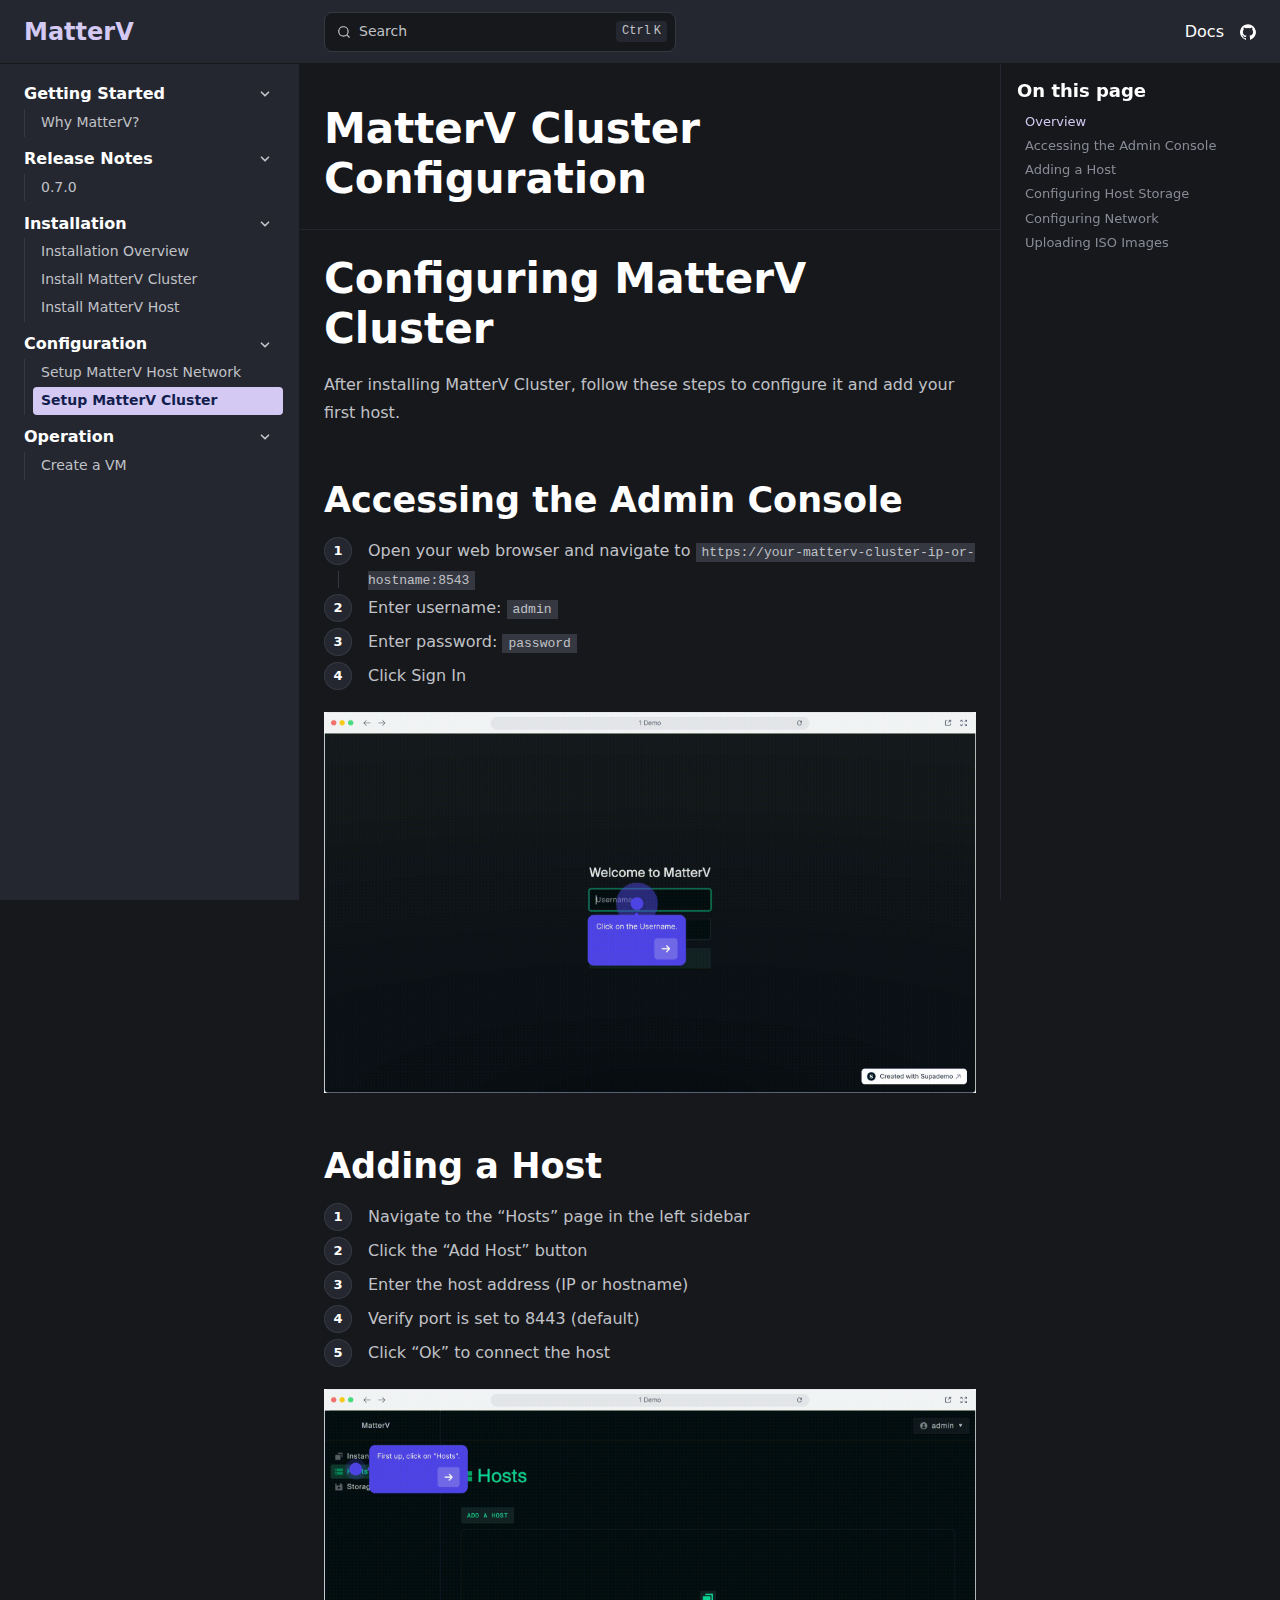
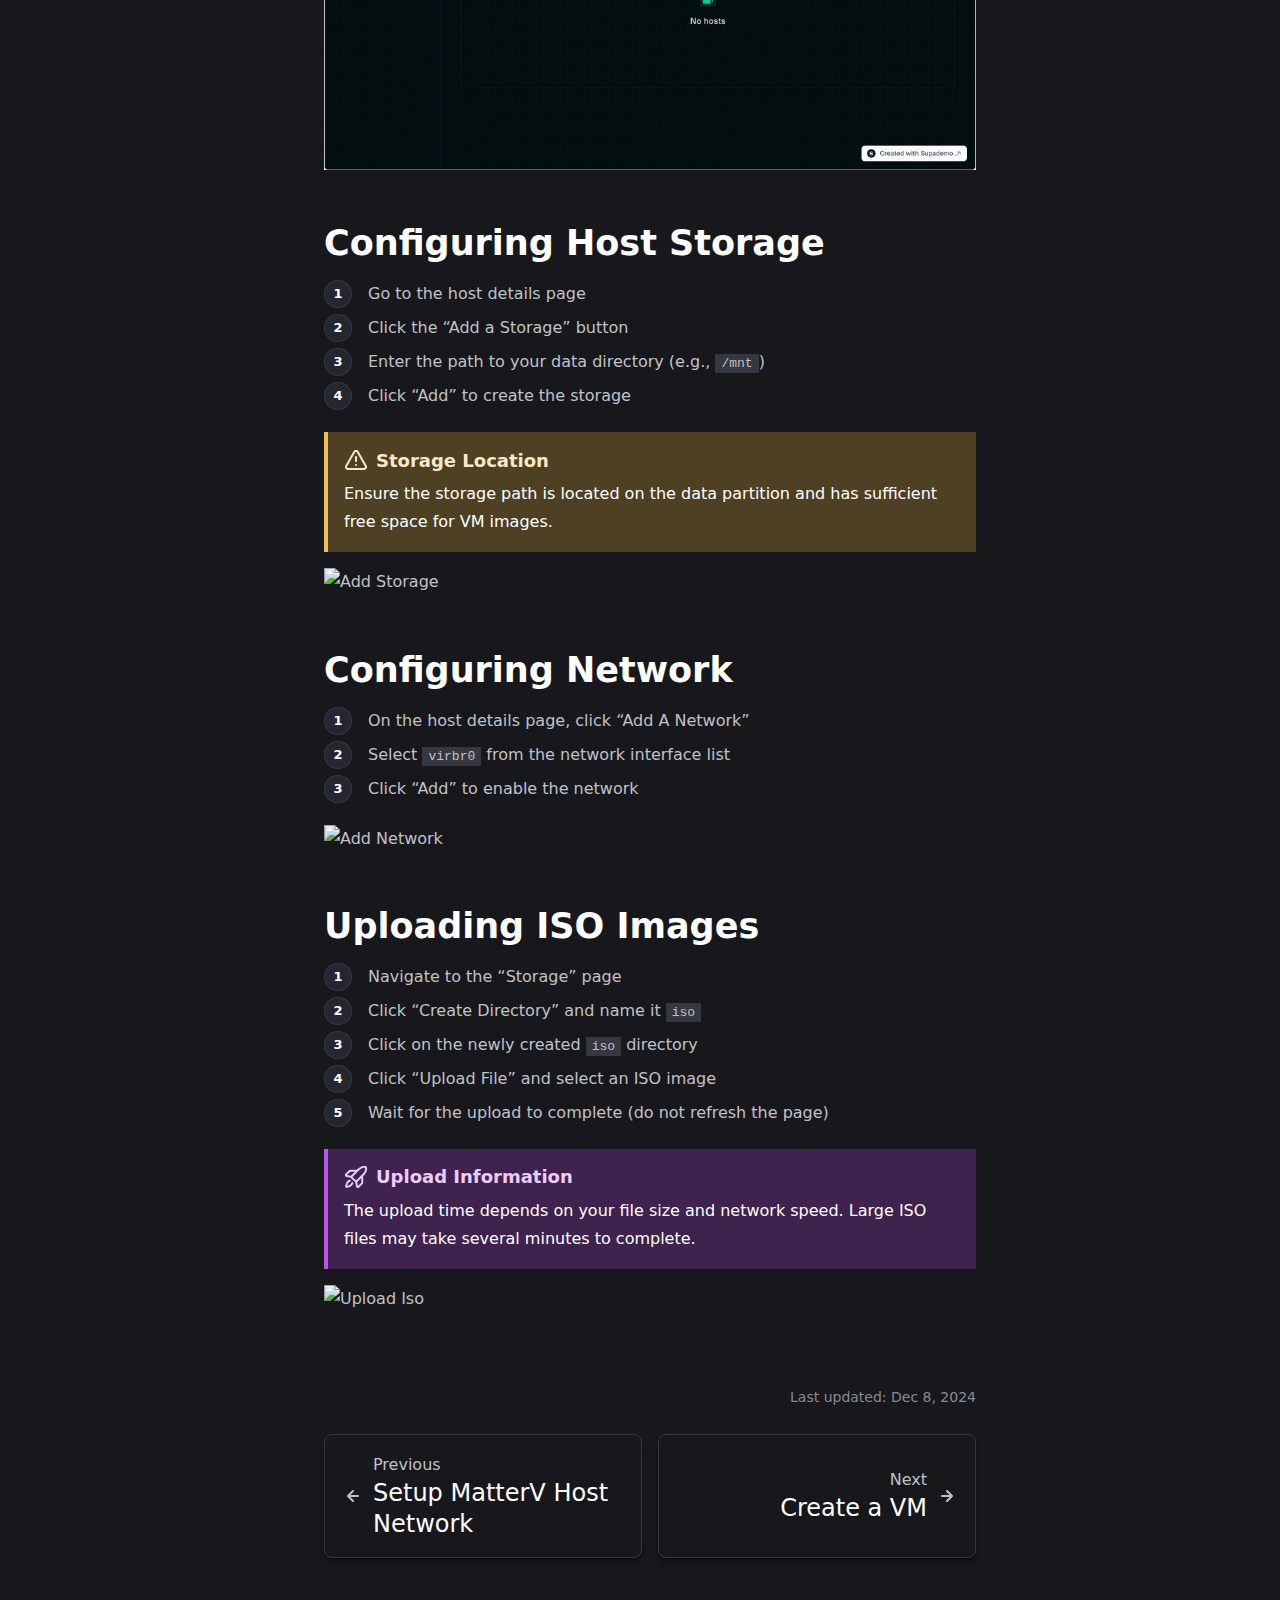
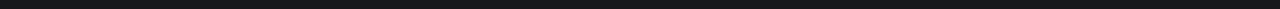
==== commit 788c5fb6: "fix release link" ====
--- a/en/configuration/cluster/index.html
+++ b/en/configuration/cluster/index.html
@@ -12,7 +12,7 @@
 svg:where(.astro-c6vsoqas){color:var(--sl-icon-color);font-size:var(--sl-icon-size, 1em);width:1em;height:1em}
 starlight-tabs:where(.astro-esqgolmp){display:block}.tablist-wrapper:where(.astro-esqgolmp){overflow-x:auto}:where(.astro-esqgolmp)[role=tablist]{display:flex;list-style:none;border-bottom:2px solid var(--sl-color-gray-5);padding:0}.tab:where(.astro-esqgolmp){margin-bottom:-2px}.tab:where(.astro-esqgolmp)>:where(.astro-esqgolmp)[role=tab]{display:flex;align-items:center;gap:.5rem;padding:0 1.25rem;text-decoration:none;border-bottom:2px solid var(--sl-color-gray-5);color:var(--sl-color-gray-3);outline-offset:var(--sl-outline-offset-inside);overflow-wrap:initial}.tab:where(.astro-esqgolmp) :where(.astro-esqgolmp)[role=tab][aria-selected=true]{color:var(--sl-color-white);border-color:var(--sl-color-text-accent);font-weight:600}.tablist-wrapper:where(.astro-esqgolmp)~[role=tabpanel]{margin-top:1rem}
 .sl-steps{--bullet-size: calc(var(--sl-line-height) * 1rem);--bullet-margin: .375rem;list-style:none;counter-reset:steps-counter var(--sl-steps-start, 0);padding-inline-start:0}.sl-steps>li{counter-increment:steps-counter;position:relative;padding-inline-start:calc(var(--bullet-size) + 1rem);padding-bottom:1px;min-height:calc(var(--bullet-size) + var(--bullet-margin))}.sl-steps>li+li{margin-top:0}.sl-steps>li:before{content:counter(steps-counter);position:absolute;top:0;inset-inline-start:0;width:var(--bullet-size);height:var(--bullet-size);line-height:var(--bullet-size);font-size:var(--sl-text-xs);font-weight:600;text-align:center;color:var(--sl-color-white);background-color:var(--sl-color-gray-6);border-radius:99rem;box-shadow:inset 0 0 0 1px var(--sl-color-gray-5)}.sl-steps>li:not(:last-of-type):after{--guide-width: 1px;content:"";position:absolute;top:calc(var(--bullet-size) + var(--bullet-margin));bottom:var(--bullet-margin);inset-inline-start:calc((var(--bullet-size) - var(--guide-width)) / 2);width:var(--guide-width);background-color:var(--sl-color-hairline-light)}.sl-steps>li>:first-child{--lh: calc(1em * var(--sl-line-height));--shift-y: calc(.5 * (var(--bullet-size) - var(--lh)));transform:translateY(var(--shift-y));margin-bottom:var(--shift-y)}.sl-steps>li>:first-child:where(h1,h2,h3,h4,h5,h6){--lh: calc(1em * var(--sl-line-height-headings))}@supports (--prop: 1lh){.sl-steps>li>:first-child{--lh: 1lh}}
-</style><script type="module" src="/assets/hoisted.e6bkhoPQ.js"></script>
+</style><script type="module" src="/assets/hoisted.Bn3AlrAQ.js"></script>
 <script type="module" src="/assets/page.7qqag-5g.js"></script><script src="/assets/Tabs.astro_astro_type_script_index_0_lang.CCIyraCc.js" type="module"></script></head> <body class="astro-bguv2lll"> <a href="#_top" class="astro-7q3lir66">Skip to content</a>  <div class="page sl-flex astro-vrdttmbt"> <header class="header astro-vrdttmbt"><div class="header sl-flex astro-kmkmnagf"> <div class="title-wrapper sl-flex astro-kmkmnagf"> <a href="/" class="site-title sl-flex astro-m46x6ez3">  <span class="astro-m46x6ez3"> MatterV </span> </a>  </div> <div class="sl-flex astro-kmkmnagf"> <site-search data-translations="{&#34;placeholder&#34;:&#34;Search&#34;}" class="astro-v37mnknz"> <button data-open-modal disabled aria-label="Search" aria-keyshortcuts="Control+K" class="astro-v37mnknz"> <svg aria-hidden="true" class="astro-v37mnknz astro-c6vsoqas" width="16" height="16" viewBox="0 0 24 24" fill="currentColor" style="--sl-icon-size: 1em;"><path d="M21.71 20.29 18 16.61A9 9 0 1 0 16.61 18l3.68 3.68a.999.999 0 0 0 1.42 0 1 1 0 0 0 0-1.39ZM11 18a7 7 0 1 1 0-14 7 7 0 0 1 0 14Z"/></svg>  <span class="sl-hidden md:sl-block astro-v37mnknz" aria-hidden="true">Search</span> <kbd class="sl-hidden md:sl-flex astro-v37mnknz" style="display: none;"> <kbd class="astro-v37mnknz">Ctrl</kbd><kbd class="astro-v37mnknz">K</kbd> </kbd> </button> <dialog style="padding:0" aria-label="Search" class="astro-v37mnknz"> <div class="dialog-frame sl-flex astro-v37mnknz">  <button data-close-modal class="sl-flex md:sl-hidden astro-v37mnknz"> Cancel </button> <div class="search-container astro-v37mnknz"> <div id="starlight__search" class="astro-v37mnknz"></div> </div> </div> </dialog> </site-search>  <script>
 	(() => {
 		const openBtn = document.querySelector('button[data-open-modal]');
@@ -25,9 +25,9 @@
 		}
 		shortcut.style.display = '';
 	})();
-</script>    </div> <div class="sl-hidden md:sl-flex right-group astro-kmkmnagf"> <div class="sl-flex social-icons astro-kmkmnagf"> <a href="/en/getting-started/matterv" class="text-black hover:text-gray-700 dark:text-white dark:hover:text-gray-300 no-underline">Docs</a> <a href="https://github.com/matterv/matterv/releases/tag/v0.6.0" class="text-black hover:text-gray-700 dark:text-white dark:hover:text-gray-300 no-underline">Releases</a> <a href="https://github.com/matterv/matterv" rel="me" class="sl-flex text-black hover:text-gray-700 dark:text-white dark:hover:text-gray-300 no-underline"><span class="sr-only">GitHub</span><svg aria-hidden="true" class="" width="16" height="16" viewBox="0 0 24 24" fill="currentColor" style="--sl-icon-size: 1em;"><path d="M12 .3a12 12 0 0 0-3.8 23.38c.6.12.83-.26.83-.57L9 21.07c-3.34.72-4.04-1.61-4.04-1.61-.55-1.39-1.34-1.76-1.34-1.76-1.08-.74.09-.73.09-.73 1.2.09 1.83 1.24 1.83 1.24 1.08 1.83 2.81 1.3 3.5 1 .1-.78.42-1.31.76-1.61-2.67-.3-5.47-1.33-5.47-5.93 0-1.31.47-2.38 1.24-3.22-.14-.3-.54-1.52.1-3.18 0 0 1-.32 3.3 1.23a11.5 11.5 0 0 1 6 0c2.28-1.55 3.29-1.23 3.29-1.23.64 1.66.24 2.88.12 3.18a4.65 4.65 0 0 1 1.23 3.22c0 4.61-2.8 5.63-5.48 5.92.42.36.81 1.1.81 2.22l-.01 3.29c0 .31.2.69.82.57A12 12 0 0 0 12 .3Z"></path></svg> </a> </div> <script>
+</script>    </div> <div class="sl-hidden md:sl-flex right-group astro-kmkmnagf"> <div class="sl-flex social-icons astro-kmkmnagf"> <a href="/en/getting-started/matterv" class="text-black hover:text-gray-700 dark:text-white dark:hover:text-gray-300 no-underline">Docs</a> <a href="https://github.com/matterv/matterv" rel="me" class="sl-flex text-black hover:text-gray-700 dark:text-white dark:hover:text-gray-300 no-underline"><span class="sr-only">GitHub</span><svg aria-hidden="true" class="" width="16" height="16" viewBox="0 0 24 24" fill="currentColor" style="--sl-icon-size: 1em;"><path d="M12 .3a12 12 0 0 0-3.8 23.38c.6.12.83-.26.83-.57L9 21.07c-3.34.72-4.04-1.61-4.04-1.61-.55-1.39-1.34-1.76-1.34-1.76-1.08-.74.09-.73.09-.73 1.2.09 1.83 1.24 1.83 1.24 1.08 1.83 2.81 1.3 3.5 1 .1-.78.42-1.31.76-1.61-2.67-.3-5.47-1.33-5.47-5.93 0-1.31.47-2.38 1.24-3.22-.14-.3-.54-1.52.1-3.18 0 0 1-.32 3.3 1.23a11.5 11.5 0 0 1 6 0c2.28-1.55 3.29-1.23 3.29-1.23.64 1.66.24 2.88.12 3.18a4.65 4.65 0 0 1 1.23 3.22c0 4.61-2.8 5.63-5.48 5.92.42.36.81 1.1.81 2.22l-.01 3.29c0 .31.2.69.82.57A12 12 0 0 0 12 .3Z"></path></svg> </a> </div> <script>
   document.documentElement.dataset.theme = 'dark'
-</script>  </div> </div> </header> <nav class="sidebar astro-vrdttmbt" aria-label="Main"> <starlight-menu-button class="astro-jif73yzw"> <button aria-expanded="false" aria-label="Menu" aria-controls="starlight__sidebar" class="sl-flex md:sl-hidden astro-jif73yzw"> <svg aria-hidden="true" class="astro-jif73yzw astro-c6vsoqas" width="16" height="16" viewBox="0 0 24 24" fill="currentColor" style="--sl-icon-size: 1em;"><path d="M3 8h18a1 1 0 1 0 0-2H3a1 1 0 0 0 0 2Zm18 8H3a1 1 0 0 0 0 2h18a1 1 0 0 0 0-2Zm0-5H3a1 1 0 0 0 0 2h18a1 1 0 0 0 0-2Z"/></svg>  </button> </starlight-menu-button>    <div id="starlight__sidebar" class="sidebar-pane astro-vrdttmbt"> <div class="sidebar-content sl-flex astro-vrdttmbt"> <ul class="top-level astro-3ii7xxms"> <li class="astro-3ii7xxms"> <details open class="astro-3ii7xxms"> <summary class="astro-3ii7xxms"> <div class="group-label astro-3ii7xxms"> <span class="large astro-3ii7xxms">Getting Started</span>  </div> <svg aria-hidden="true" class="caret astro-3ii7xxms astro-c6vsoqas" width="16" height="16" viewBox="0 0 24 24" fill="currentColor" style="--sl-icon-size: 1.25rem;"><path d="m14.83 11.29-4.24-4.24a1 1 0 1 0-1.42 1.41L12.71 12l-3.54 3.54a1 1 0 0 0 0 1.41 1 1 0 0 0 .71.29 1 1 0 0 0 .71-.29l4.24-4.24a1.002 1.002 0 0 0 0-1.42Z"/></svg>  </summary> <ul class="astro-3ii7xxms"> <li class="astro-3ii7xxms"> <a href="/en/getting-started/matterv" class="astro-3ii7xxms"> <span class="astro-3ii7xxms">Why MatterV?</span>  </a> </li> </ul>  </details> </li><li class="astro-3ii7xxms"> <details open class="astro-3ii7xxms"> <summary class="astro-3ii7xxms"> <div class="group-label astro-3ii7xxms"> <span class="large astro-3ii7xxms">Release Notes</span>  </div> <svg aria-hidden="true" class="caret astro-3ii7xxms astro-c6vsoqas" width="16" height="16" viewBox="0 0 24 24" fill="currentColor" style="--sl-icon-size: 1.25rem;"><path d="m14.83 11.29-4.24-4.24a1 1 0 1 0-1.42 1.41L12.71 12l-3.54 3.54a1 1 0 0 0 0 1.41 1 1 0 0 0 .71.29 1 1 0 0 0 .71-.29l4.24-4.24a1.002 1.002 0 0 0 0-1.42Z"/></svg>  </summary> <ul class="astro-3ii7xxms"> <li class="astro-3ii7xxms"> <a href="/en/releases/matterv-v070" class="astro-3ii7xxms"> <span class="astro-3ii7xxms">0.7.0</span>  </a> </li> </ul>  </details> </li><li class="astro-3ii7xxms"> <details open class="astro-3ii7xxms"> <summary class="astro-3ii7xxms"> <div class="group-label astro-3ii7xxms"> <span class="large astro-3ii7xxms">Installation</span>  </div> <svg aria-hidden="true" class="caret astro-3ii7xxms astro-c6vsoqas" width="16" height="16" viewBox="0 0 24 24" fill="currentColor" style="--sl-icon-size: 1.25rem;"><path d="m14.83 11.29-4.24-4.24a1 1 0 1 0-1.42 1.41L12.71 12l-3.54 3.54a1 1 0 0 0 0 1.41 1 1 0 0 0 .71.29 1 1 0 0 0 .71-.29l4.24-4.24a1.002 1.002 0 0 0 0-1.42Z"/></svg>  </summary> <ul class="astro-3ii7xxms"> <li class="astro-3ii7xxms"> <a href="/en/installation/install-overview" class="astro-3ii7xxms"> <span class="astro-3ii7xxms">Installation Overview</span>  </a> </li><li class="astro-3ii7xxms"> <a href="/en/installation/install-cluster" class="astro-3ii7xxms"> <span class="astro-3ii7xxms">Install MatterV Cluster</span>  </a> </li><li class="astro-3ii7xxms"> <a href="/en/installation/install-host" class="astro-3ii7xxms"> <span class="astro-3ii7xxms">Install MatterV Host</span>  </a> </li> </ul>  </details> </li><li class="astro-3ii7xxms"> <details open class="astro-3ii7xxms"> <summary class="astro-3ii7xxms"> <div class="group-label astro-3ii7xxms"> <span class="large astro-3ii7xxms">Configuration</span>  </div> <svg aria-hidden="true" class="caret astro-3ii7xxms astro-c6vsoqas" width="16" height="16" viewBox="0 0 24 24" fill="currentColor" style="--sl-icon-size: 1.25rem;"><path d="m14.83 11.29-4.24-4.24a1 1 0 1 0-1.42 1.41L12.71 12l-3.54 3.54a1 1 0 0 0 0 1.41 1 1 0 0 0 .71.29 1 1 0 0 0 .71-.29l4.24-4.24a1.002 1.002 0 0 0 0-1.42Z"/></svg>  </summary> <ul class="astro-3ii7xxms"> <li class="astro-3ii7xxms"> <a href="/en/configuration/network" class="astro-3ii7xxms"> <span class="astro-3ii7xxms">Setup MatterV Host Network</span>  </a> </li><li class="astro-3ii7xxms"> <a href="/en/configuration/cluster" aria-current="page" class="astro-3ii7xxms"> <span class="astro-3ii7xxms">Setup MatterV Cluster</span>  </a> </li> </ul>  </details> </li><li class="astro-3ii7xxms"> <details open class="astro-3ii7xxms"> <summary class="astro-3ii7xxms"> <div class="group-label astro-3ii7xxms"> <span class="large astro-3ii7xxms">Operation</span>  </div> <svg aria-hidden="true" class="caret astro-3ii7xxms astro-c6vsoqas" width="16" height="16" viewBox="0 0 24 24" fill="currentColor" style="--sl-icon-size: 1.25rem;"><path d="m14.83 11.29-4.24-4.24a1 1 0 1 0-1.42 1.41L12.71 12l-3.54 3.54a1 1 0 0 0 0 1.41 1 1 0 0 0 .71.29 1 1 0 0 0 .71-.29l4.24-4.24a1.002 1.002 0 0 0 0-1.42Z"/></svg>  </summary> <ul class="astro-3ii7xxms"> <li class="astro-3ii7xxms"> <a href="/en/operation/create-vm" class="astro-3ii7xxms"> <span class="astro-3ii7xxms">Create a VM</span>  </a> </li> </ul>  </details> </li> </ul>  <div class="md:sl-hidden"> <div class="mobile-preferences sl-flex astro-wu23bvmt"> <div class="sl-flex social-icons astro-wu23bvmt"> <a href="/en/getting-started/matterv" class="text-black hover:text-gray-700 dark:text-white dark:hover:text-gray-300 no-underline">Docs</a> <a href="https://github.com/matterv/matterv/releases/tag/v0.6.0" class="text-black hover:text-gray-700 dark:text-white dark:hover:text-gray-300 no-underline">Releases</a> <a href="https://github.com/matterv/matterv" rel="me" class="sl-flex text-black hover:text-gray-700 dark:text-white dark:hover:text-gray-300 no-underline"><span class="sr-only">GitHub</span><svg aria-hidden="true" class="" width="16" height="16" viewBox="0 0 24 24" fill="currentColor" style="--sl-icon-size: 1em;"><path d="M12 .3a12 12 0 0 0-3.8 23.38c.6.12.83-.26.83-.57L9 21.07c-3.34.72-4.04-1.61-4.04-1.61-.55-1.39-1.34-1.76-1.34-1.76-1.08-.74.09-.73.09-.73 1.2.09 1.83 1.24 1.83 1.24 1.08 1.83 2.81 1.3 3.5 1 .1-.78.42-1.31.76-1.61-2.67-.3-5.47-1.33-5.47-5.93 0-1.31.47-2.38 1.24-3.22-.14-.3-.54-1.52.1-3.18 0 0 1-.32 3.3 1.23a11.5 11.5 0 0 1 6 0c2.28-1.55 3.29-1.23 3.29-1.23.64 1.66.24 2.88.12 3.18a4.65 4.65 0 0 1 1.23 3.22c0 4.61-2.8 5.63-5.48 5.92.42.36.81 1.1.81 2.22l-.01 3.29c0 .31.2.69.82.57A12 12 0 0 0 12 .3Z"></path></svg> </a> </div> <script>
+</script>  </div> </div> </header> <nav class="sidebar astro-vrdttmbt" aria-label="Main"> <starlight-menu-button class="astro-jif73yzw"> <button aria-expanded="false" aria-label="Menu" aria-controls="starlight__sidebar" class="sl-flex md:sl-hidden astro-jif73yzw"> <svg aria-hidden="true" class="astro-jif73yzw astro-c6vsoqas" width="16" height="16" viewBox="0 0 24 24" fill="currentColor" style="--sl-icon-size: 1em;"><path d="M3 8h18a1 1 0 1 0 0-2H3a1 1 0 0 0 0 2Zm18 8H3a1 1 0 0 0 0 2h18a1 1 0 0 0 0-2Zm0-5H3a1 1 0 0 0 0 2h18a1 1 0 0 0 0-2Z"/></svg>  </button> </starlight-menu-button>    <div id="starlight__sidebar" class="sidebar-pane astro-vrdttmbt"> <div class="sidebar-content sl-flex astro-vrdttmbt"> <ul class="top-level astro-3ii7xxms"> <li class="astro-3ii7xxms"> <details open class="astro-3ii7xxms"> <summary class="astro-3ii7xxms"> <div class="group-label astro-3ii7xxms"> <span class="large astro-3ii7xxms">Getting Started</span>  </div> <svg aria-hidden="true" class="caret astro-3ii7xxms astro-c6vsoqas" width="16" height="16" viewBox="0 0 24 24" fill="currentColor" style="--sl-icon-size: 1.25rem;"><path d="m14.83 11.29-4.24-4.24a1 1 0 1 0-1.42 1.41L12.71 12l-3.54 3.54a1 1 0 0 0 0 1.41 1 1 0 0 0 .71.29 1 1 0 0 0 .71-.29l4.24-4.24a1.002 1.002 0 0 0 0-1.42Z"/></svg>  </summary> <ul class="astro-3ii7xxms"> <li class="astro-3ii7xxms"> <a href="/en/getting-started/matterv" class="astro-3ii7xxms"> <span class="astro-3ii7xxms">Why MatterV?</span>  </a> </li> </ul>  </details> </li><li class="astro-3ii7xxms"> <details open class="astro-3ii7xxms"> <summary class="astro-3ii7xxms"> <div class="group-label astro-3ii7xxms"> <span class="large astro-3ii7xxms">Release Notes</span>  </div> <svg aria-hidden="true" class="caret astro-3ii7xxms astro-c6vsoqas" width="16" height="16" viewBox="0 0 24 24" fill="currentColor" style="--sl-icon-size: 1.25rem;"><path d="m14.83 11.29-4.24-4.24a1 1 0 1 0-1.42 1.41L12.71 12l-3.54 3.54a1 1 0 0 0 0 1.41 1 1 0 0 0 .71.29 1 1 0 0 0 .71-.29l4.24-4.24a1.002 1.002 0 0 0 0-1.42Z"/></svg>  </summary> <ul class="astro-3ii7xxms"> <li class="astro-3ii7xxms"> <a href="/en/releases/matterv-v070" class="astro-3ii7xxms"> <span class="astro-3ii7xxms">0.7.0</span>  </a> </li> </ul>  </details> </li><li class="astro-3ii7xxms"> <details open class="astro-3ii7xxms"> <summary class="astro-3ii7xxms"> <div class="group-label astro-3ii7xxms"> <span class="large astro-3ii7xxms">Installation</span>  </div> <svg aria-hidden="true" class="caret astro-3ii7xxms astro-c6vsoqas" width="16" height="16" viewBox="0 0 24 24" fill="currentColor" style="--sl-icon-size: 1.25rem;"><path d="m14.83 11.29-4.24-4.24a1 1 0 1 0-1.42 1.41L12.71 12l-3.54 3.54a1 1 0 0 0 0 1.41 1 1 0 0 0 .71.29 1 1 0 0 0 .71-.29l4.24-4.24a1.002 1.002 0 0 0 0-1.42Z"/></svg>  </summary> <ul class="astro-3ii7xxms"> <li class="astro-3ii7xxms"> <a href="/en/installation/install-overview" class="astro-3ii7xxms"> <span class="astro-3ii7xxms">Installation Overview</span>  </a> </li><li class="astro-3ii7xxms"> <a href="/en/installation/install-cluster" class="astro-3ii7xxms"> <span class="astro-3ii7xxms">Install MatterV Cluster</span>  </a> </li><li class="astro-3ii7xxms"> <a href="/en/installation/install-host" class="astro-3ii7xxms"> <span class="astro-3ii7xxms">Install MatterV Host</span>  </a> </li> </ul>  </details> </li><li class="astro-3ii7xxms"> <details open class="astro-3ii7xxms"> <summary class="astro-3ii7xxms"> <div class="group-label astro-3ii7xxms"> <span class="large astro-3ii7xxms">Configuration</span>  </div> <svg aria-hidden="true" class="caret astro-3ii7xxms astro-c6vsoqas" width="16" height="16" viewBox="0 0 24 24" fill="currentColor" style="--sl-icon-size: 1.25rem;"><path d="m14.83 11.29-4.24-4.24a1 1 0 1 0-1.42 1.41L12.71 12l-3.54 3.54a1 1 0 0 0 0 1.41 1 1 0 0 0 .71.29 1 1 0 0 0 .71-.29l4.24-4.24a1.002 1.002 0 0 0 0-1.42Z"/></svg>  </summary> <ul class="astro-3ii7xxms"> <li class="astro-3ii7xxms"> <a href="/en/configuration/network" class="astro-3ii7xxms"> <span class="astro-3ii7xxms">Setup MatterV Host Network</span>  </a> </li><li class="astro-3ii7xxms"> <a href="/en/configuration/cluster" aria-current="page" class="astro-3ii7xxms"> <span class="astro-3ii7xxms">Setup MatterV Cluster</span>  </a> </li> </ul>  </details> </li><li class="astro-3ii7xxms"> <details open class="astro-3ii7xxms"> <summary class="astro-3ii7xxms"> <div class="group-label astro-3ii7xxms"> <span class="large astro-3ii7xxms">Operation</span>  </div> <svg aria-hidden="true" class="caret astro-3ii7xxms astro-c6vsoqas" width="16" height="16" viewBox="0 0 24 24" fill="currentColor" style="--sl-icon-size: 1.25rem;"><path d="m14.83 11.29-4.24-4.24a1 1 0 1 0-1.42 1.41L12.71 12l-3.54 3.54a1 1 0 0 0 0 1.41 1 1 0 0 0 .71.29 1 1 0 0 0 .71-.29l4.24-4.24a1.002 1.002 0 0 0 0-1.42Z"/></svg>  </summary> <ul class="astro-3ii7xxms"> <li class="astro-3ii7xxms"> <a href="/en/operation/create-vm" class="astro-3ii7xxms"> <span class="astro-3ii7xxms">Create a VM</span>  </a> </li> </ul>  </details> </li> </ul>  <div class="md:sl-hidden"> <div class="mobile-preferences sl-flex astro-wu23bvmt"> <div class="sl-flex social-icons astro-wu23bvmt"> <a href="/en/getting-started/matterv" class="text-black hover:text-gray-700 dark:text-white dark:hover:text-gray-300 no-underline">Docs</a> <a href="https://github.com/matterv/matterv" rel="me" class="sl-flex text-black hover:text-gray-700 dark:text-white dark:hover:text-gray-300 no-underline"><span class="sr-only">GitHub</span><svg aria-hidden="true" class="" width="16" height="16" viewBox="0 0 24 24" fill="currentColor" style="--sl-icon-size: 1em;"><path d="M12 .3a12 12 0 0 0-3.8 23.38c.6.12.83-.26.83-.57L9 21.07c-3.34.72-4.04-1.61-4.04-1.61-.55-1.39-1.34-1.76-1.34-1.76-1.08-.74.09-.73.09-.73 1.2.09 1.83 1.24 1.83 1.24 1.08 1.83 2.81 1.3 3.5 1 .1-.78.42-1.31.76-1.61-2.67-.3-5.47-1.33-5.47-5.93 0-1.31.47-2.38 1.24-3.22-.14-.3-.54-1.52.1-3.18 0 0 1-.32 3.3 1.23a11.5 11.5 0 0 1 6 0c2.28-1.55 3.29-1.23 3.29-1.23.64 1.66.24 2.88.12 3.18a4.65 4.65 0 0 1 1.23 3.22c0 4.61-2.8 5.63-5.48 5.92.42.36.81 1.1.81 2.22l-.01 3.29c0 .31.2.69.82.57A12 12 0 0 0 12 .3Z"></path></svg> </a> </div> <script>
   document.documentElement.dataset.theme = 'dark'
 </script>  </div>  </div> </div> </div> </nav> <div class="main-frame astro-vrdttmbt">  <div class="lg:sl-flex astro-67yu43on"> <aside class="right-sidebar-container astro-67yu43on"> <div class="right-sidebar astro-67yu43on"> <div class="lg:sl-hidden astro-pb3aqygn"><mobile-starlight-toc data-min-h="2" data-max-h="3" class="astro-doynk5tl"><nav aria-labelledby="starlight__on-this-page--mobile" class="astro-doynk5tl"><details id="starlight__mobile-toc" class="astro-doynk5tl"><summary id="starlight__on-this-page--mobile" class="sl-flex astro-doynk5tl"><div class="toggle sl-flex astro-doynk5tl">On this page<svg aria-hidden="true" class="caret astro-doynk5tl astro-c6vsoqas" width="16" height="16" viewBox="0 0 24 24" fill="currentColor" style="--sl-icon-size: 1rem;"><path d="m14.83 11.29-4.24-4.24a1 1 0 1 0-1.42 1.41L12.71 12l-3.54 3.54a1 1 0 0 0 0 1.41 1 1 0 0 0 .71.29 1 1 0 0 0 .71-.29l4.24-4.24a1.002 1.002 0 0 0 0-1.42Z"/></svg> </div><span class="display-current astro-doynk5tl"></span></summary><div class="dropdown astro-doynk5tl"><ul class="isMobile astro-g2bywc46" style="--depth: 0;"> <li class="astro-g2bywc46" style="--depth: 0;"> <a href="#_top" class="astro-g2bywc46" style="--depth: 0;"> <span class="astro-g2bywc46" style="--depth: 0;">Overview</span> </a>  </li><li class="astro-g2bywc46" style="--depth: 0;"> <a href="#accessing-the-admin-console" class="astro-g2bywc46" style="--depth: 0;"> <span class="astro-g2bywc46" style="--depth: 0;">Accessing the Admin Console</span> </a>  </li><li class="astro-g2bywc46" style="--depth: 0;"> <a href="#adding-a-host" class="astro-g2bywc46" style="--depth: 0;"> <span class="astro-g2bywc46" style="--depth: 0;">Adding a Host</span> </a>  </li><li class="astro-g2bywc46" style="--depth: 0;"> <a href="#configuring-host-storage" class="astro-g2bywc46" style="--depth: 0;"> <span class="astro-g2bywc46" style="--depth: 0;">Configuring Host Storage</span> </a>  </li><li class="astro-g2bywc46" style="--depth: 0;"> <a href="#configuring-network" class="astro-g2bywc46" style="--depth: 0;"> <span class="astro-g2bywc46" style="--depth: 0;">Configuring Network</span> </a>  </li><li class="astro-g2bywc46" style="--depth: 0;"> <a href="#uploading-iso-images" class="astro-g2bywc46" style="--depth: 0;"> <span class="astro-g2bywc46" style="--depth: 0;">Uploading ISO Images</span> </a>  </li> </ul> </div></details></nav></mobile-starlight-toc></div><div class="right-sidebar-panel sl-hidden lg:sl-block astro-pb3aqygn"><div class="sl-container astro-pb3aqygn"><starlight-toc data-min-h="2" data-max-h="3"><nav aria-labelledby="starlight__on-this-page"><h2 id="starlight__on-this-page">On this page</h2><ul class="astro-g2bywc46" style="--depth: 0;"> <li class="astro-g2bywc46" style="--depth: 0;"> <a href="#_top" class="astro-g2bywc46" style="--depth: 0;"> <span class="astro-g2bywc46" style="--depth: 0;">Overview</span> </a>  </li><li class="astro-g2bywc46" style="--depth: 0;"> <a href="#accessing-the-admin-console" class="astro-g2bywc46" style="--depth: 0;"> <span class="astro-g2bywc46" style="--depth: 0;">Accessing the Admin Console</span> </a>  </li><li class="astro-g2bywc46" style="--depth: 0;"> <a href="#adding-a-host" class="astro-g2bywc46" style="--depth: 0;"> <span class="astro-g2bywc46" style="--depth: 0;">Adding a Host</span> </a>  </li><li class="astro-g2bywc46" style="--depth: 0;"> <a href="#configuring-host-storage" class="astro-g2bywc46" style="--depth: 0;"> <span class="astro-g2bywc46" style="--depth: 0;">Configuring Host Storage</span> </a>  </li><li class="astro-g2bywc46" style="--depth: 0;"> <a href="#configuring-network" class="astro-g2bywc46" style="--depth: 0;"> <span class="astro-g2bywc46" style="--depth: 0;">Configuring Network</span> </a>  </li><li class="astro-g2bywc46" style="--depth: 0;"> <a href="#uploading-iso-images" class="astro-g2bywc46" style="--depth: 0;"> <span class="astro-g2bywc46" style="--depth: 0;">Uploading ISO Images</span> </a>  </li> </ul> </nav></starlight-toc></div></div> </div> </aside> <div class="main-pane astro-67yu43on">  <main data-pagefind-body lang="en" dir="ltr" class="astro-bguv2lll">    <div class="content-panel astro-7nkwcw3z"> <div class="sl-container astro-7nkwcw3z"> <h1 id="_top" class="astro-j6tvhyss">MatterV Cluster Configuration</h1>  </div> </div>  <div class="content-panel astro-7nkwcw3z"> <div class="sl-container astro-7nkwcw3z"> <div class="sl-markdown-content"> <h1 id="configuring-matterv-cluster">Configuring MatterV Cluster</h1>
 <p>After installing MatterV Cluster, follow these steps to configure it and add your first host.</p>
